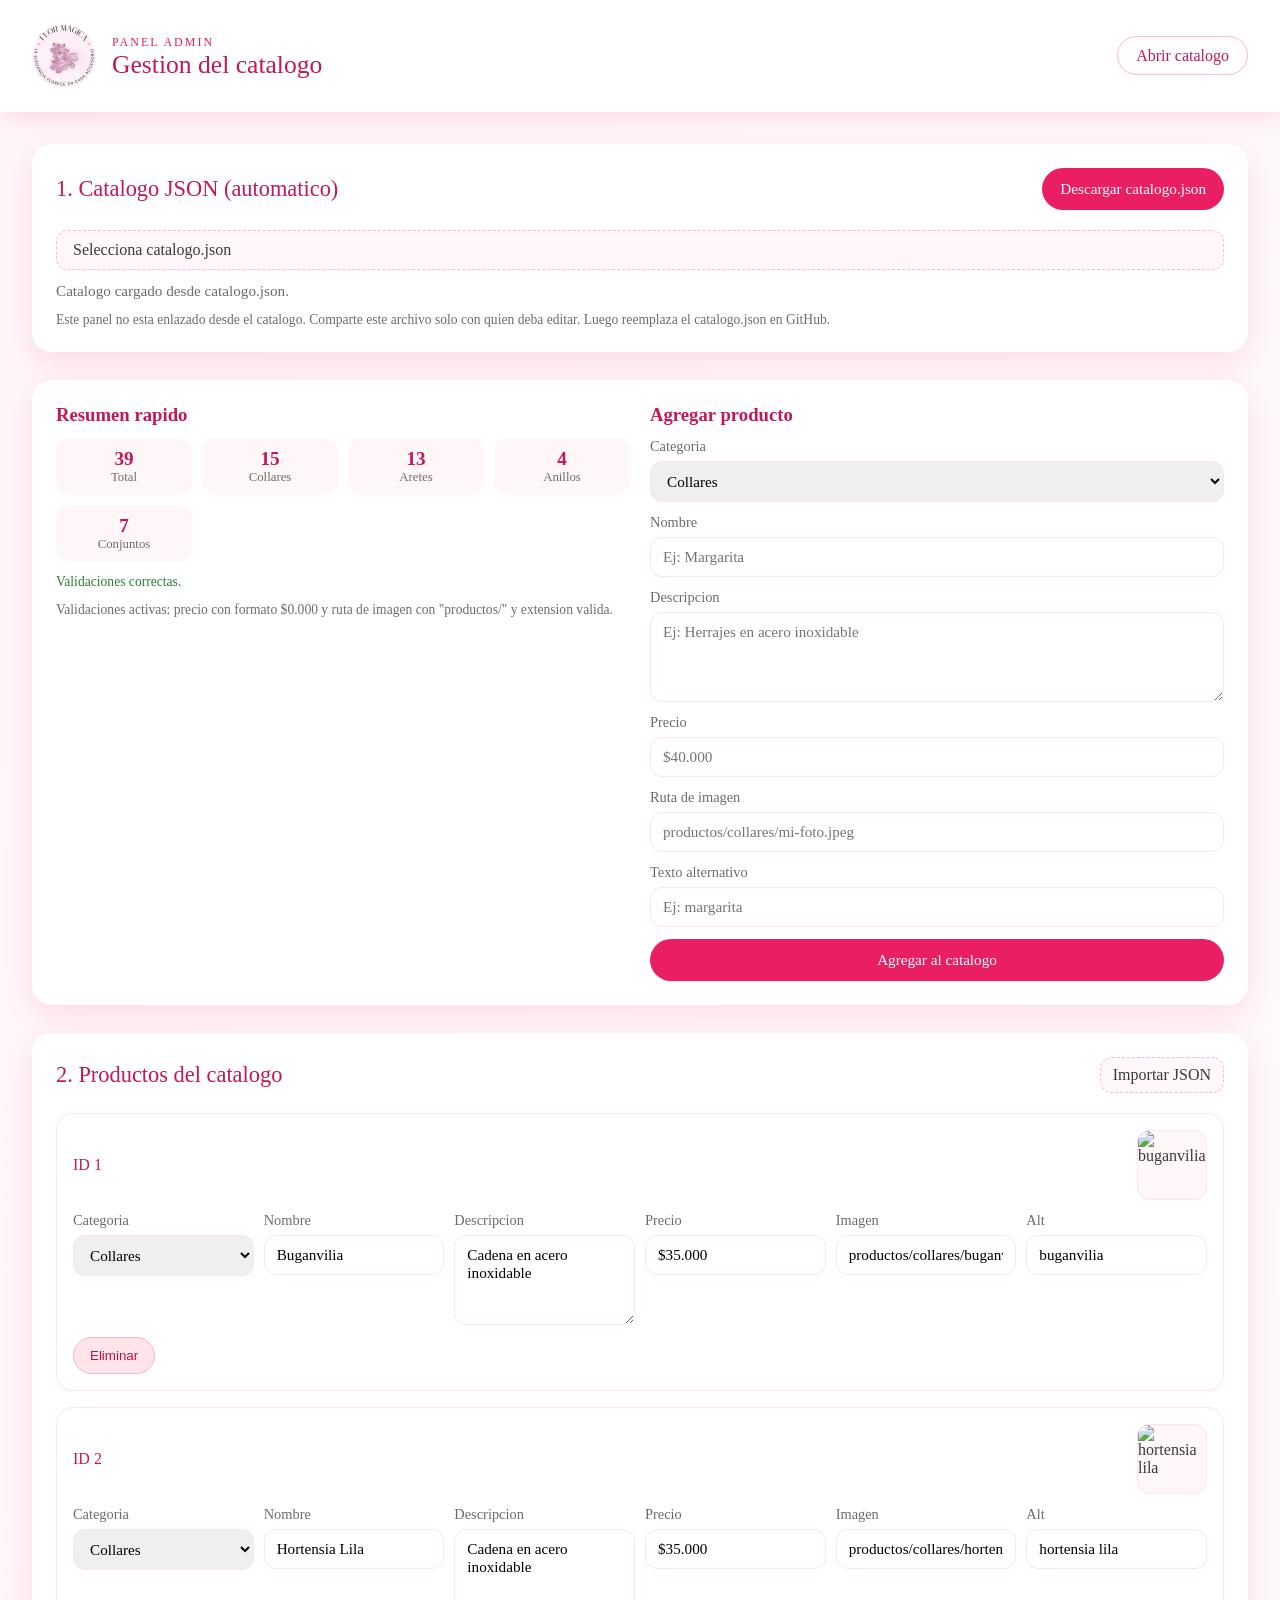
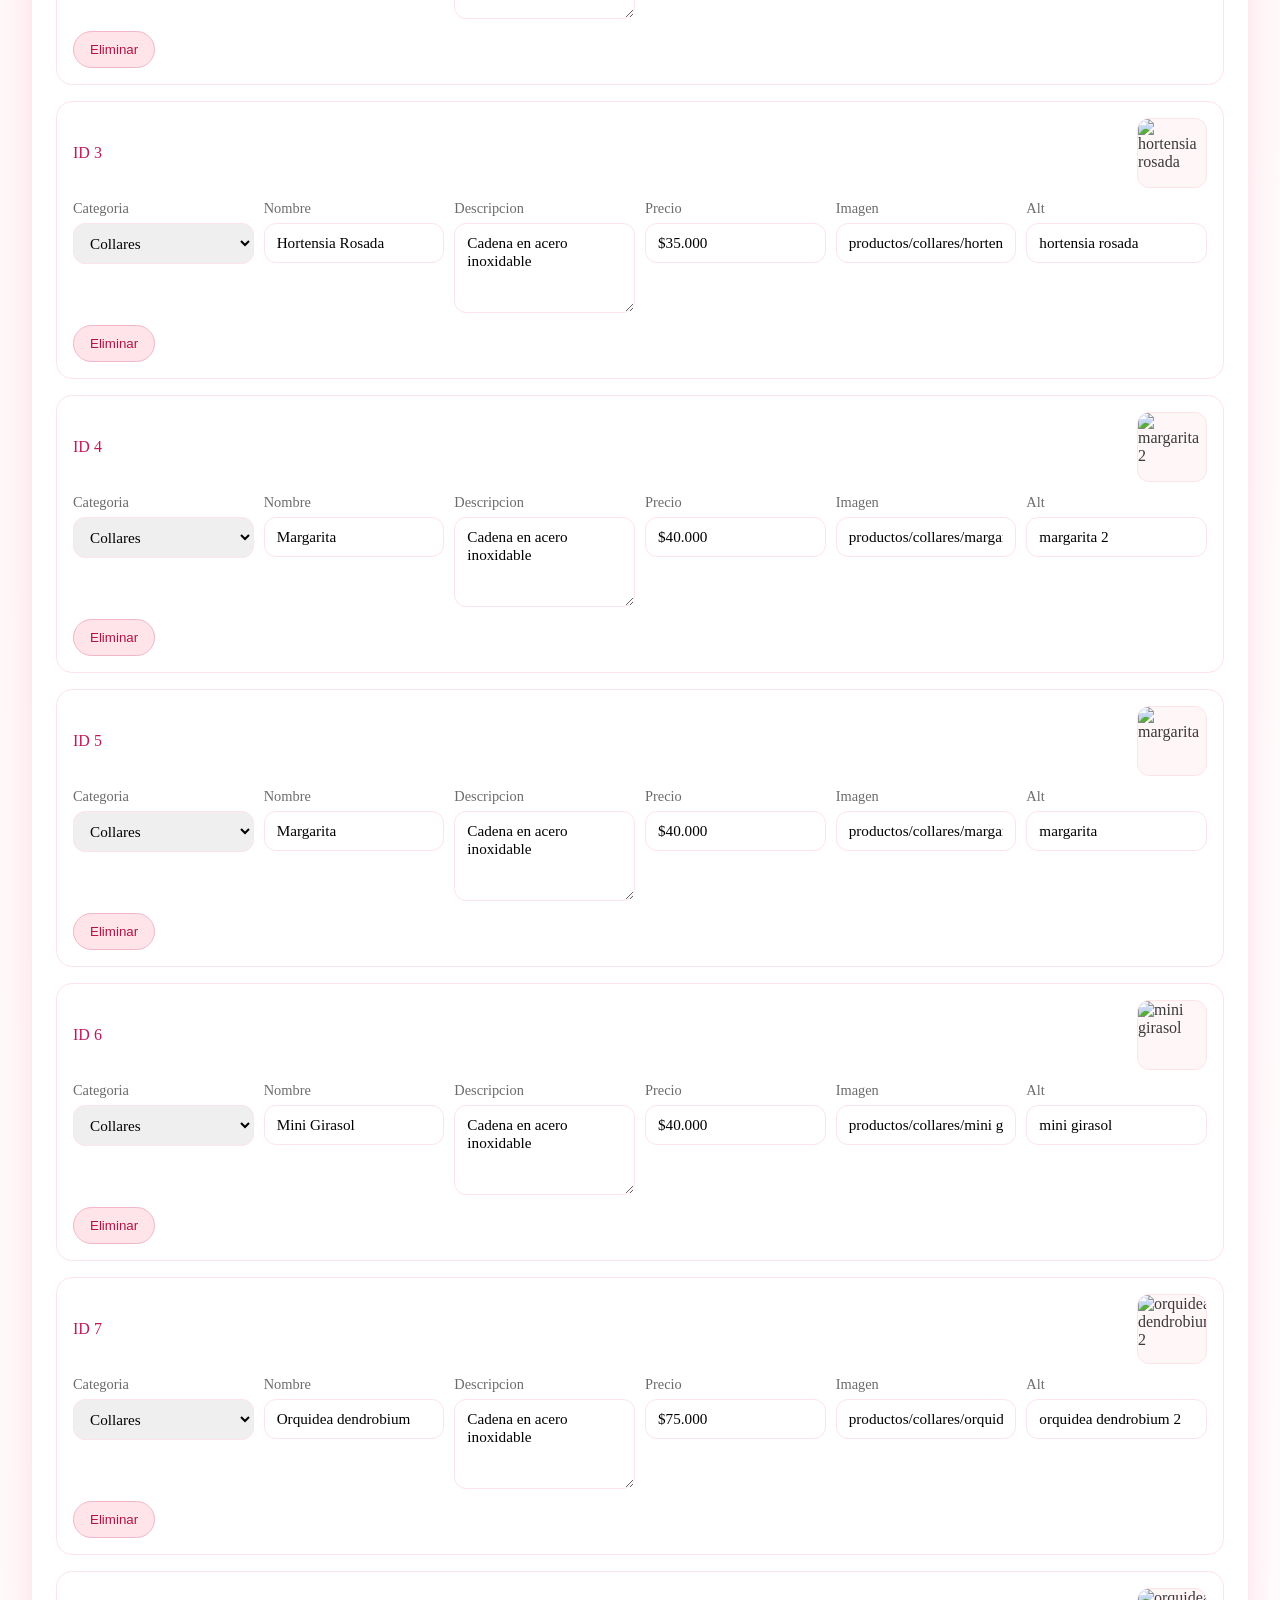
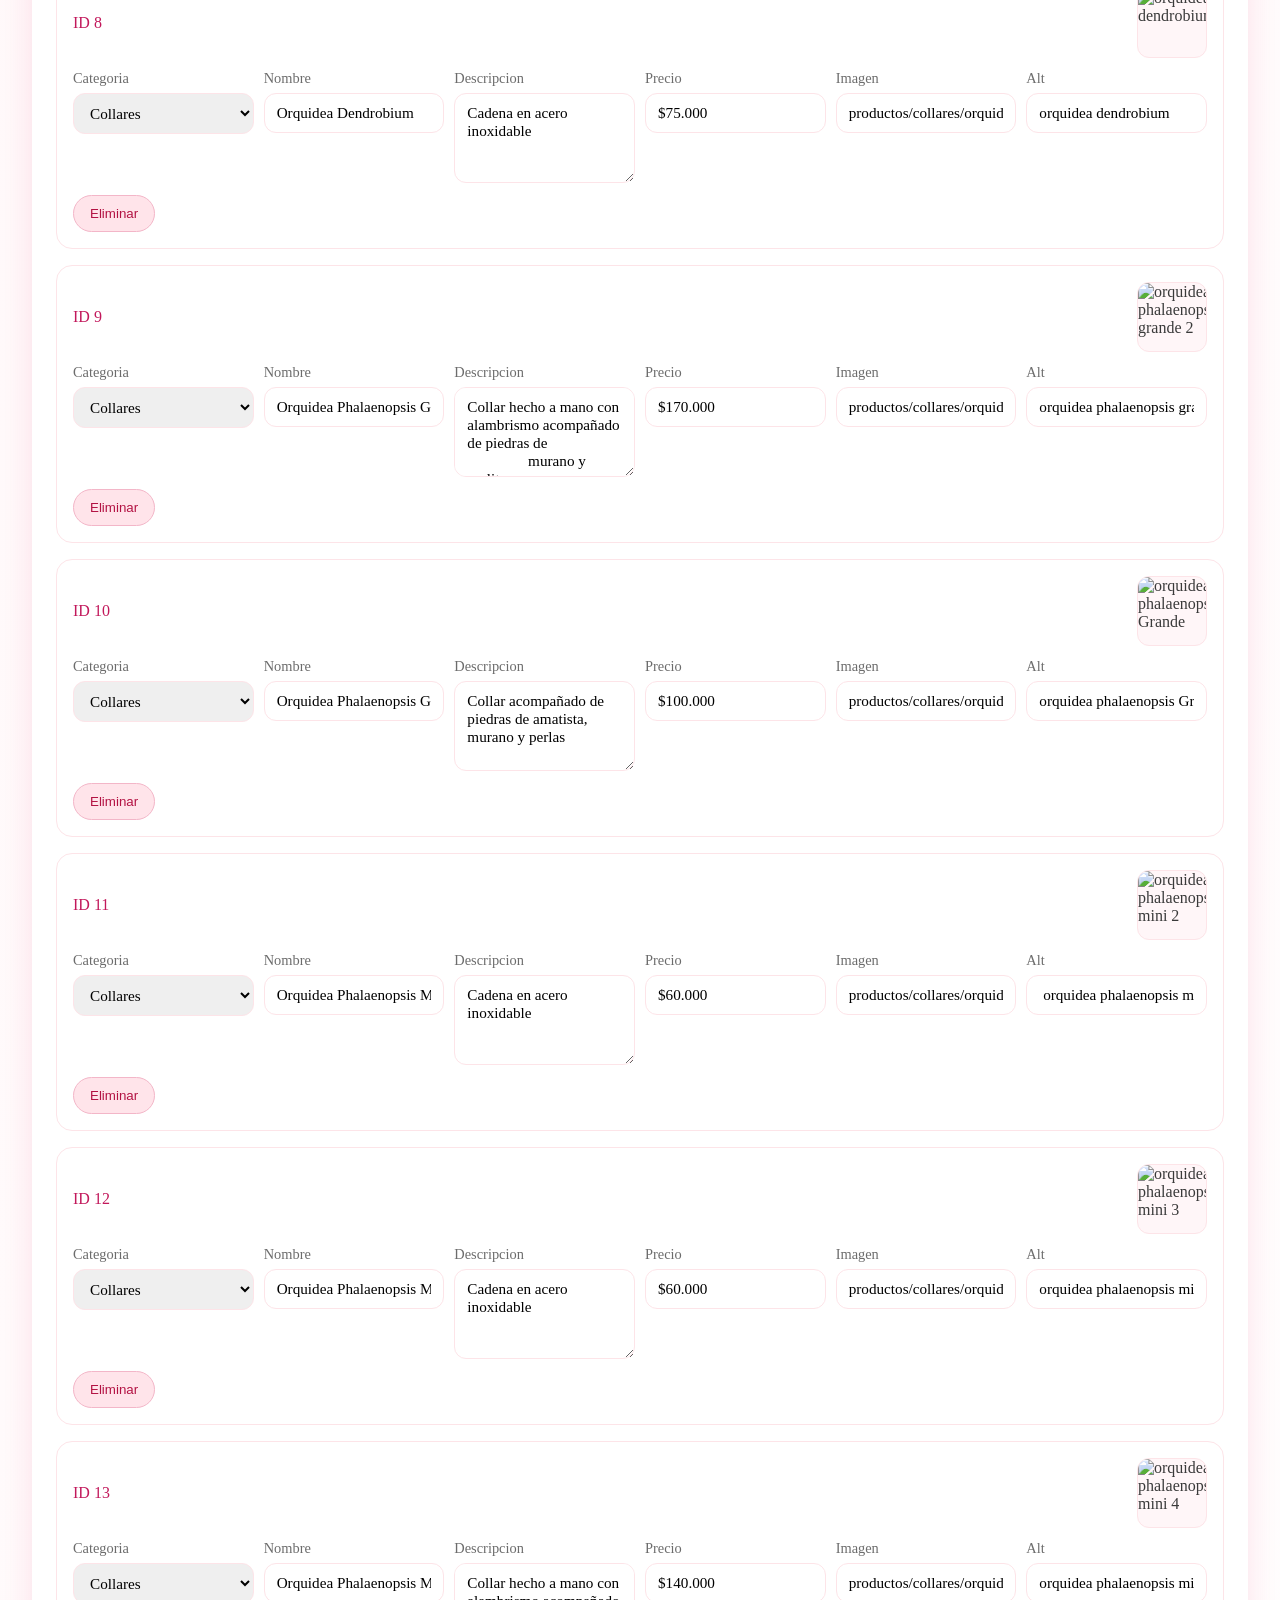
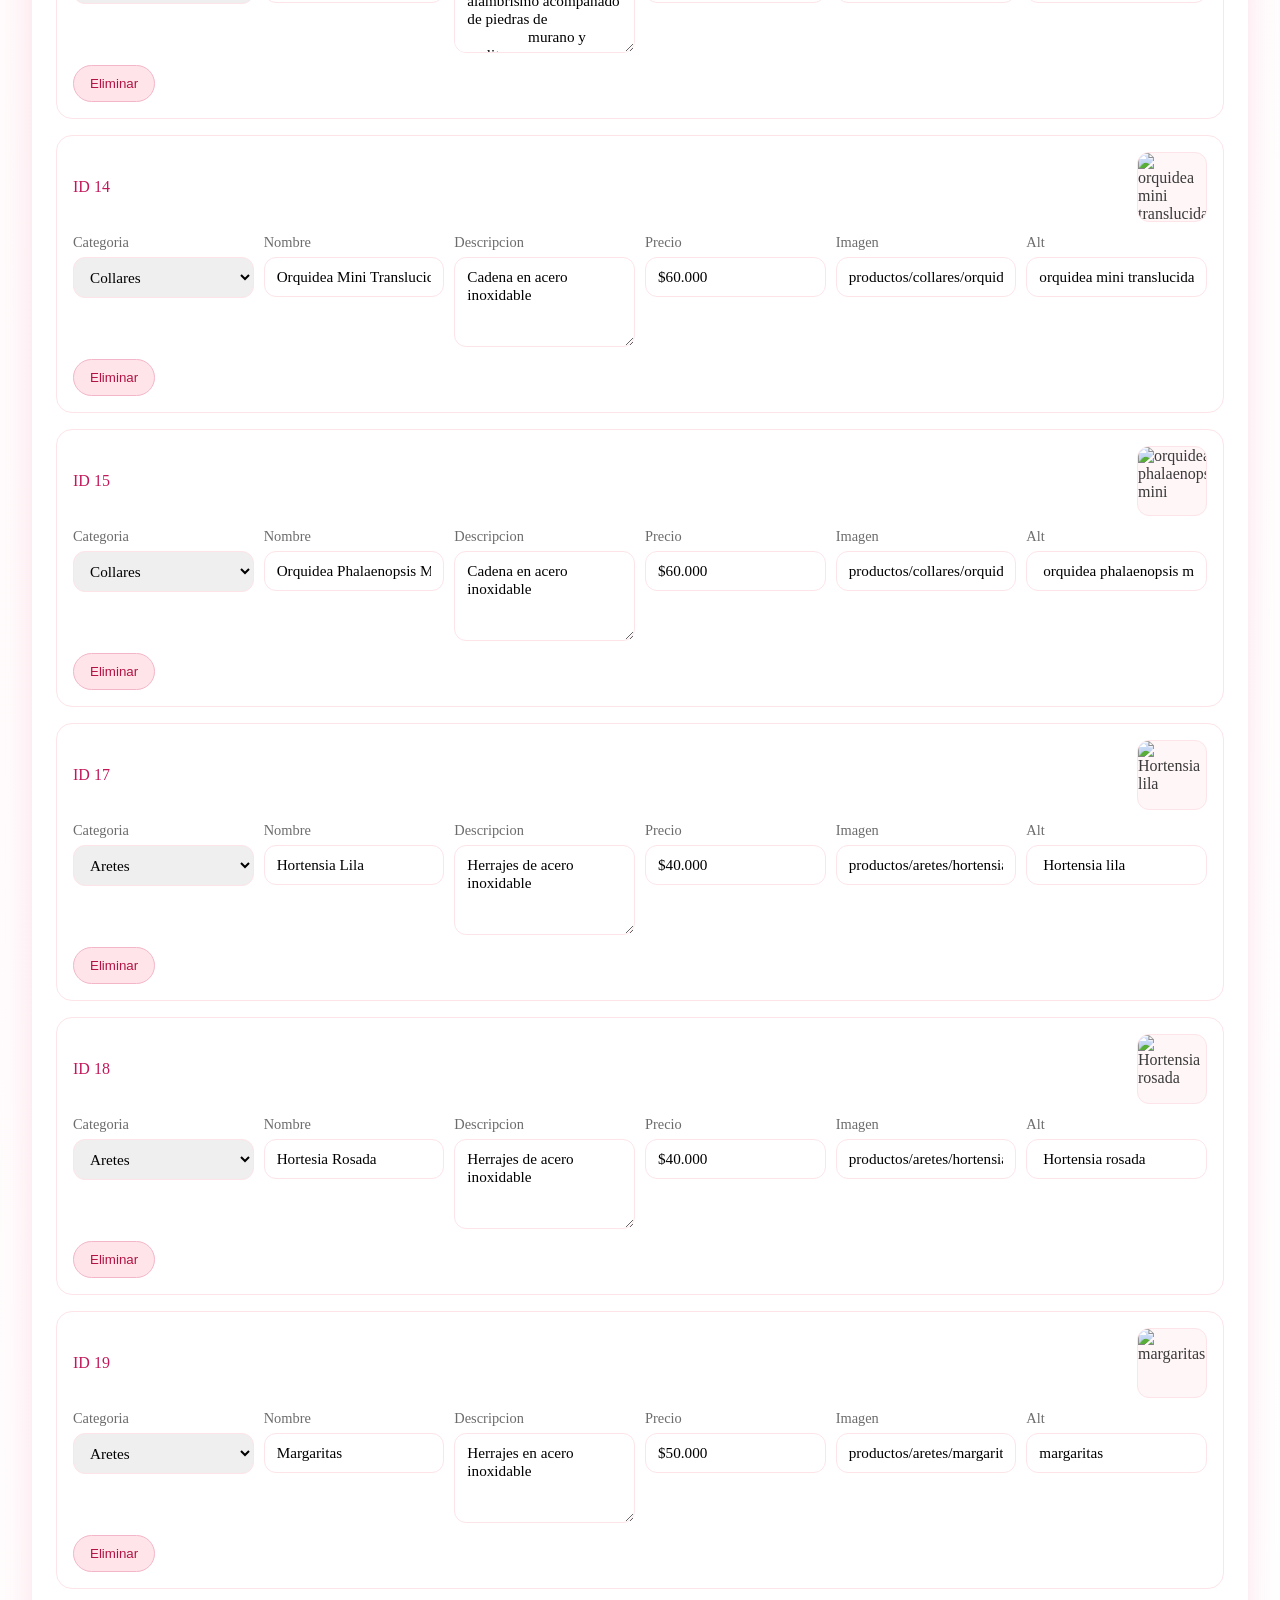
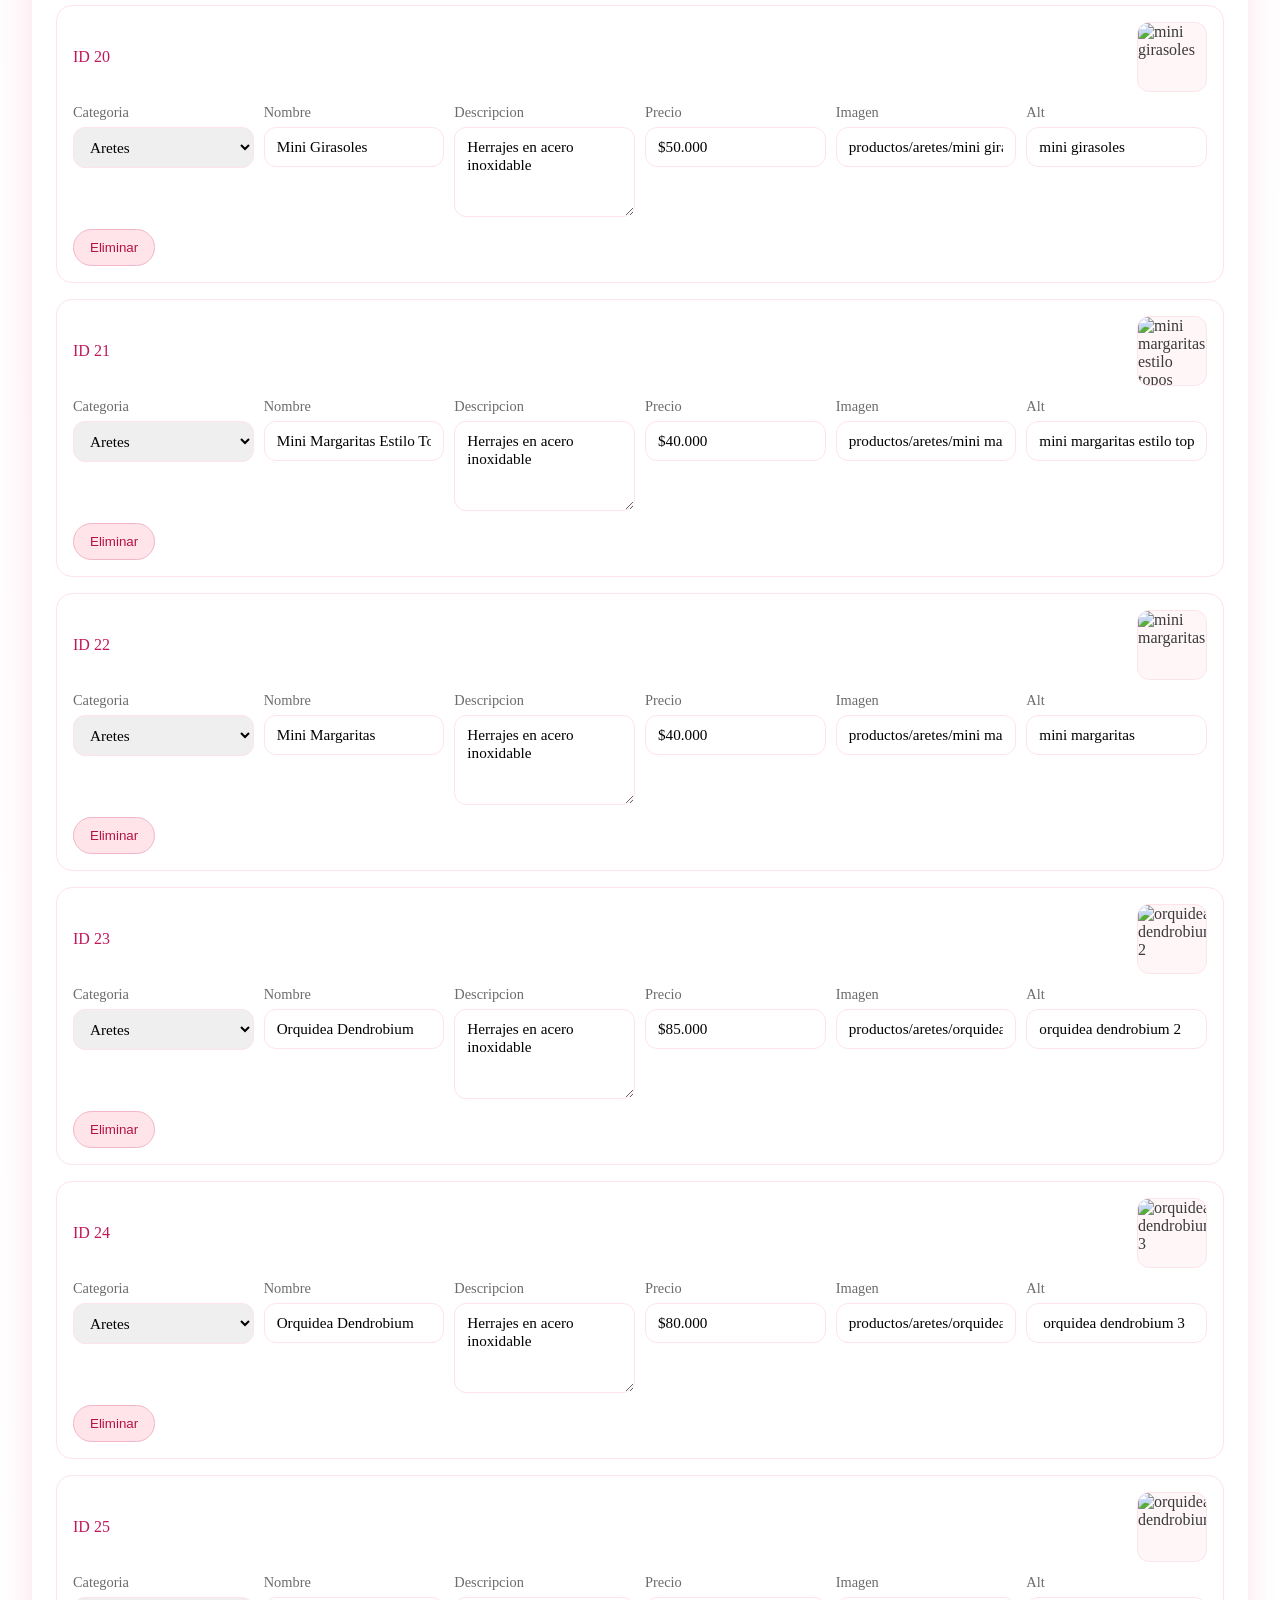
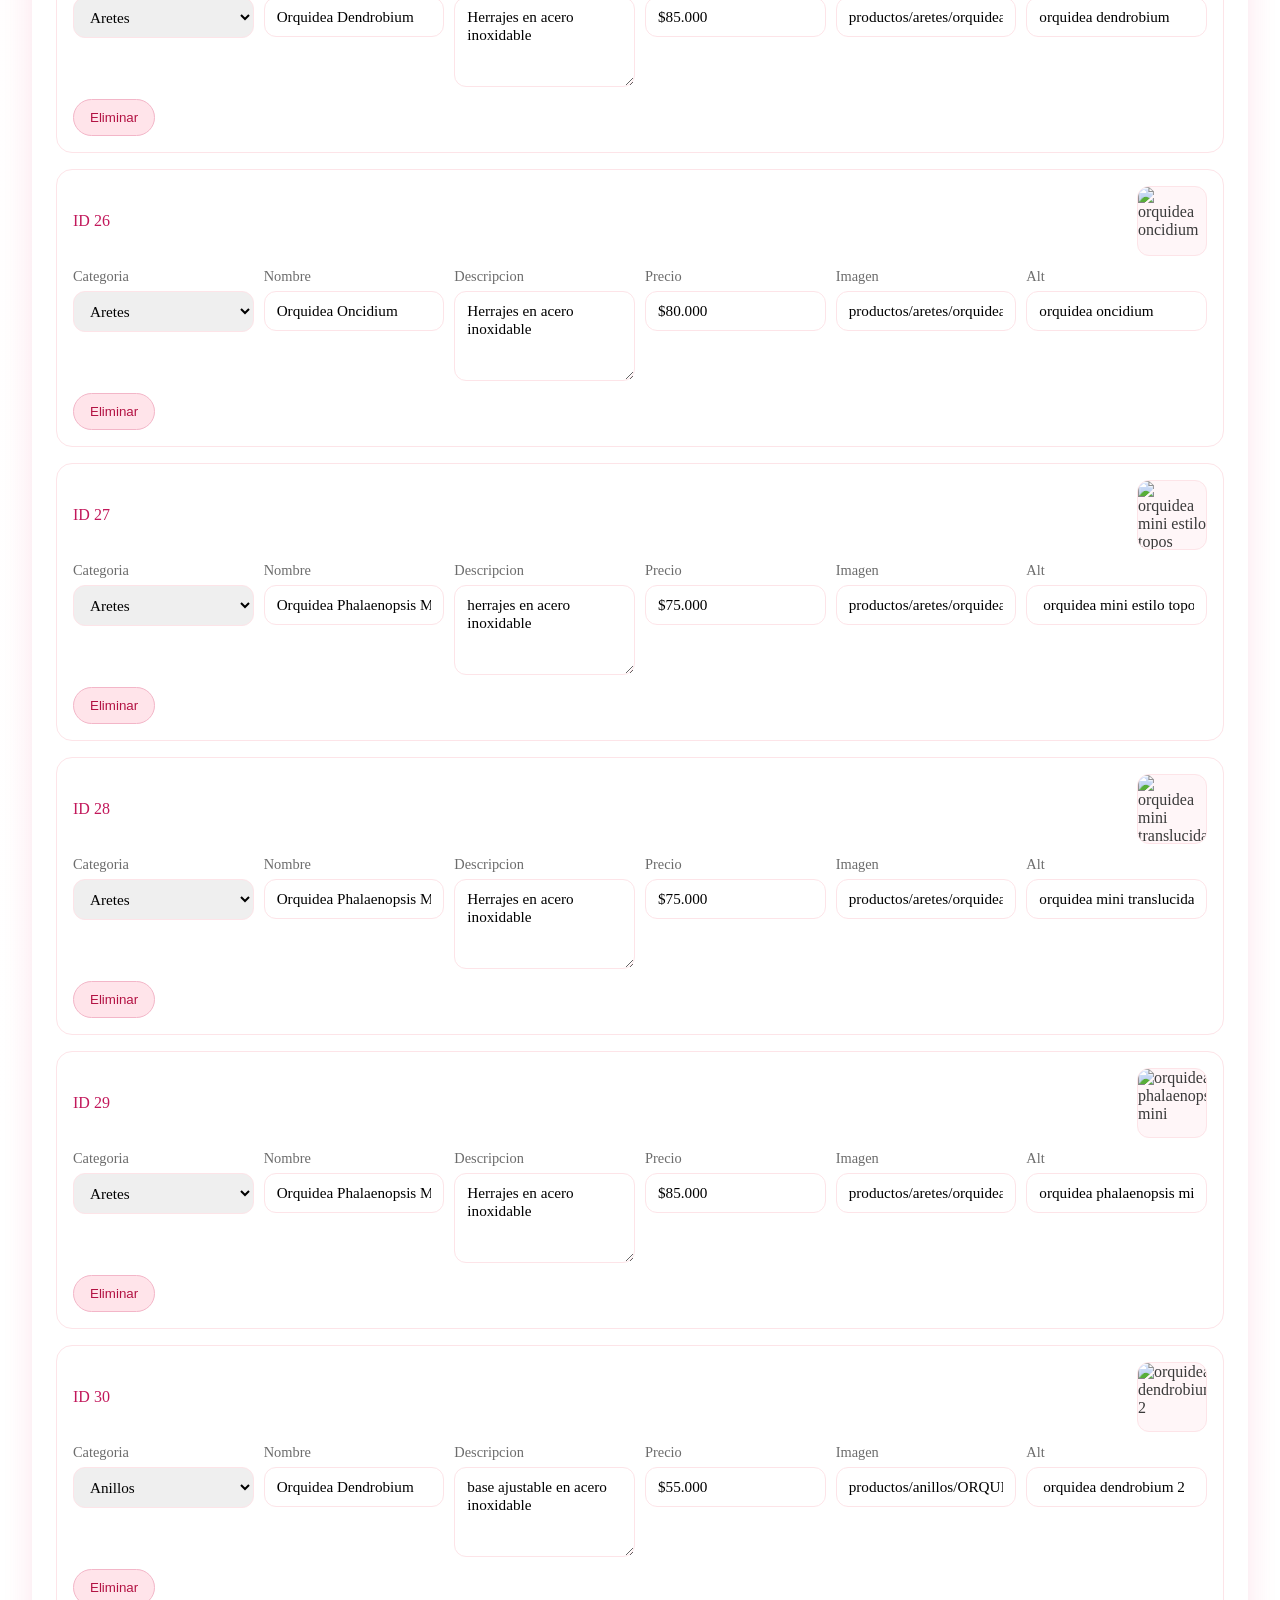
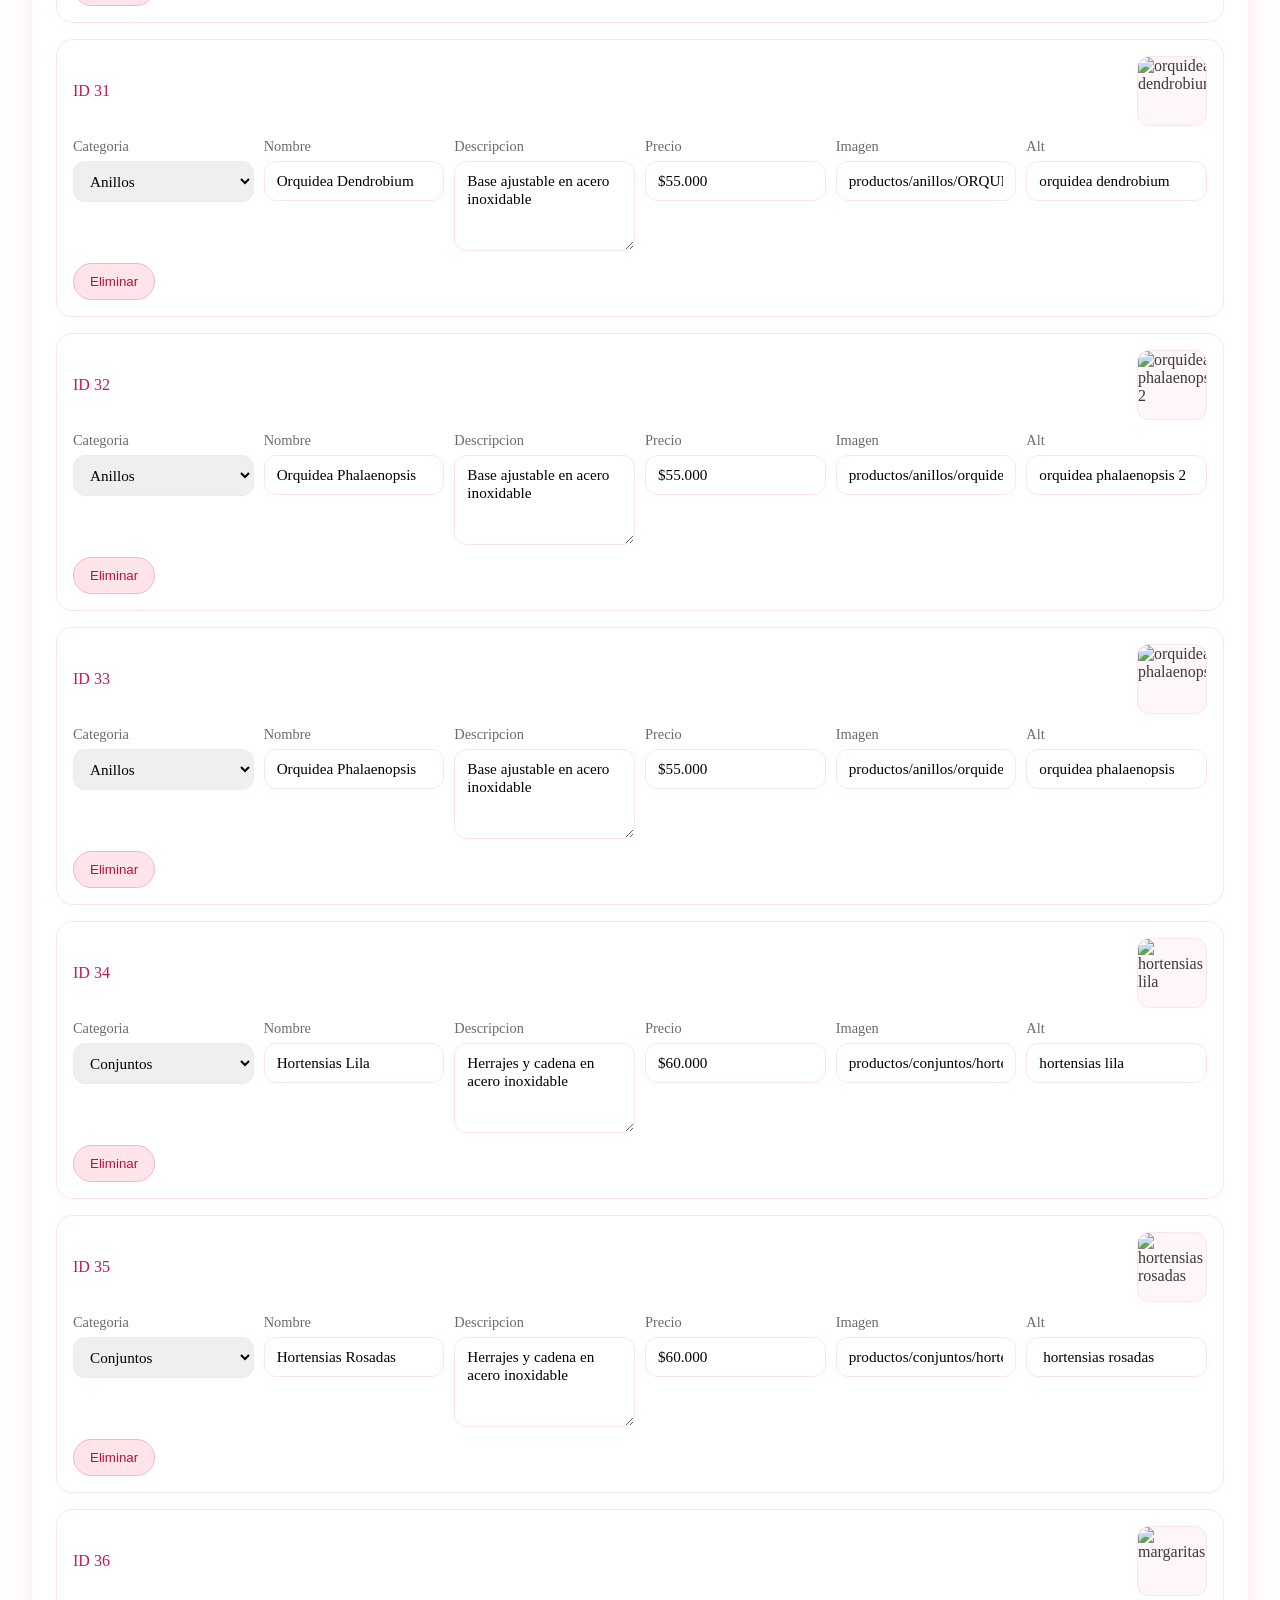
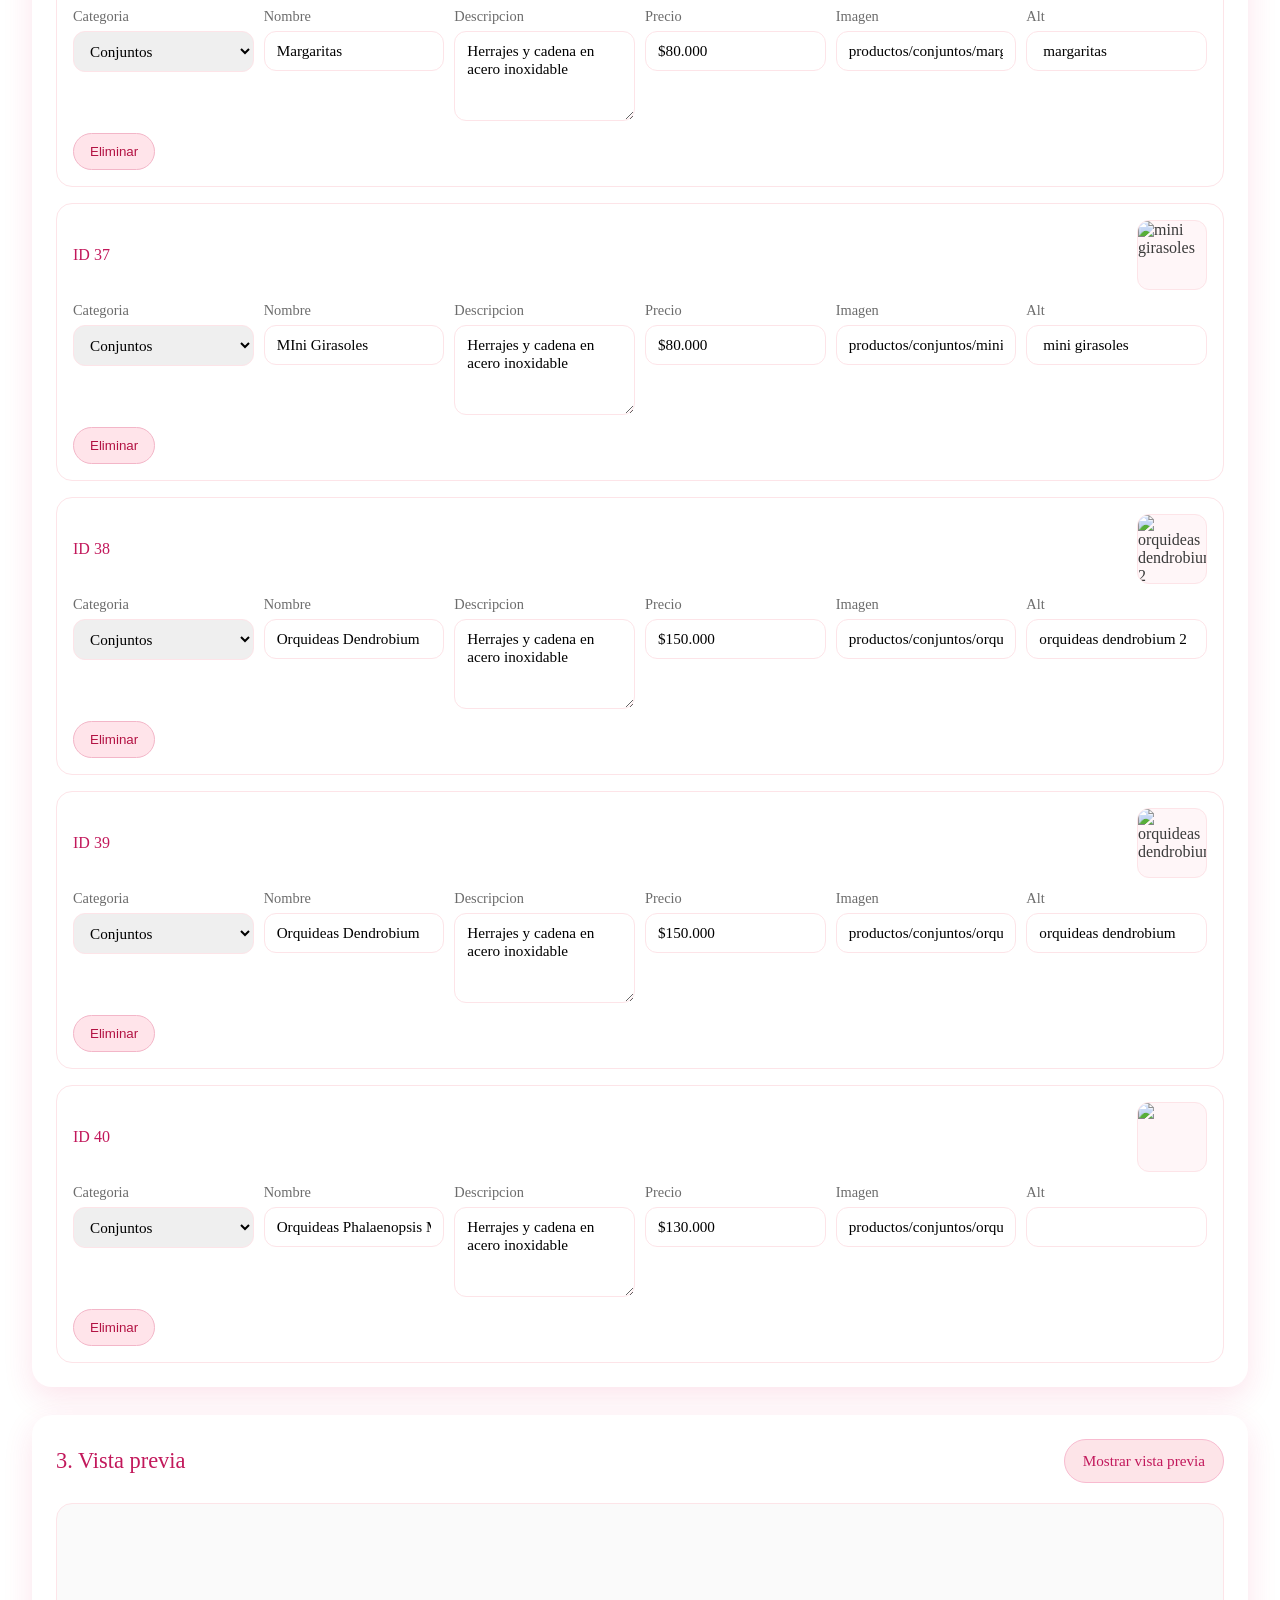
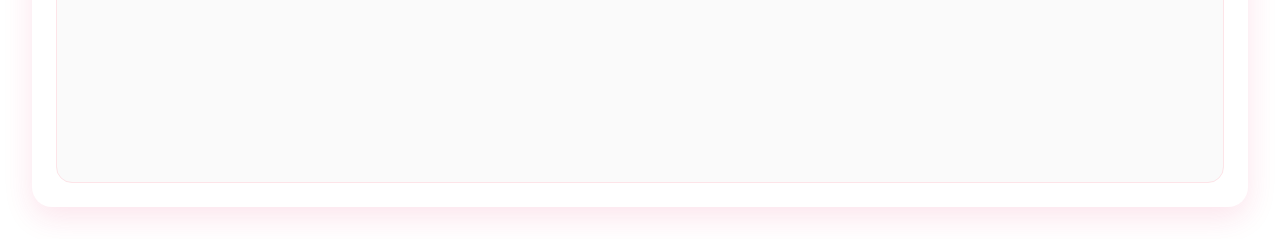
==== admin/index.html @ d9eecfda "actulizacion" ====
<!doctype html>
<html lang="es">
  <head>
    <meta charset="UTF-8" />
    <meta name="viewport" content="width=device-width, initial-scale=1.0" />
    <title>Flor Magica - Panel Admin</title>
    <link rel="icon" type="image/png" href="../logo.png" />
    <link rel="stylesheet" href="admin.css" />
  </head>
  <body>
    <header class="admin-top">
      <div class="admin-brand">
        <img src="../logo.png" alt="Flor Magica" />
        <div>
          <span>Panel admin</span>
          <h1>Gestion del catalogo</h1>
        </div>
      </div>
      <div class="admin-top-actions">
        <a
          class="admin-link"
          href="../index.html"
          target="_blank"
          rel="noopener"
        >
          Abrir catalogo
        </a>
      </div>
    </header>

    <main class="admin-main">
      <section class="admin-section">
        <div class="admin-section-header">
          <h2>1. Catalogo JSON (automatico)</h2>
          <div class="admin-section-actions">
            <button class="admin-primary" id="exportJson" disabled>
              Descargar catalogo.json
            </button>
          </div>
        </div>
        <div class="admin-upload">
          <label class="admin-file">
            <input type="file" id="catalogFile" accept="application/json" />
            <span>Selecciona catalogo.json</span>
          </label>
          <div class="admin-status" id="adminStatus">
            Se cargara automaticamente el catalogo.json. Si quieres reemplazarlo
            manualmente, usa el selector.
          </div>
        </div>
        <p class="admin-hint">
          Este panel no esta enlazado desde el catalogo. Comparte este archivo
          solo con quien deba editar. Luego reemplaza el catalogo.json en
          GitHub.
        </p>
      </section>

      <section class="admin-section admin-grid">
        <div class="admin-card">
          <h3>Resumen rapido</h3>
          <div class="admin-stats" id="adminStats"></div>
          <div class="admin-validation" id="adminValidation"></div>
          <p class="admin-hint">
            Validaciones activas: precio con formato $0.000 y ruta de imagen con
            "productos/" y extension valida.
          </p>
        </div>

        <div class="admin-card">
          <h3>Agregar producto</h3>
          <form class="admin-form" id="adminAddForm">
            <div class="admin-field">
              <label for="adminCategory">Categoria</label>
              <select id="adminCategory" name="category" required>
                <option value="collares">Collares</option>
                <option value="aretes">Aretes</option>
                <option value="anillos">Anillos</option>
                <option value="conjuntos">Conjuntos</option>
              </select>
            </div>
            <div class="admin-field">
              <label for="adminName">Nombre</label>
              <input
                id="adminName"
                name="name"
                type="text"
                placeholder="Ej: Margarita"
                required
              />
            </div>
            <div class="admin-field">
              <label for="adminDescription">Descripcion</label>
              <textarea
                id="adminDescription"
                name="description"
                rows="3"
                placeholder="Ej: Herrajes en acero inoxidable"
                required
              ></textarea>
            </div>
            <div class="admin-field">
              <label for="adminPrice">Precio</label>
              <input
                id="adminPrice"
                name="price"
                type="text"
                placeholder="$40.000"
                required
              />
            </div>
            <div class="admin-field">
              <label for="adminImage">Ruta de imagen</label>
              <input
                id="adminImage"
                name="image"
                type="text"
                placeholder="productos/collares/mi-foto.jpeg"
                required
              />
            </div>
            <div class="admin-field">
              <label for="adminAlt">Texto alternativo</label>
              <input
                id="adminAlt"
                name="alt"
                type="text"
                placeholder="Ej: margarita"
                required
              />
            </div>
            <button class="admin-primary" type="submit">
              Agregar al catalogo
            </button>
          </form>
        </div>
      </section>

      <section class="admin-section">
        <div class="admin-section-header">
          <h2>2. Productos del catalogo</h2>
          <div class="admin-section-actions">
            <label class="admin-file small">
              <input id="importJson" type="file" accept="application/json" />
              <span>Importar JSON</span>
            </label>
          </div>
        </div>
        <div class="admin-list" id="adminList"></div>
      </section>

      <section class="admin-section">
        <div class="admin-section-header">
          <h2>3. Vista previa</h2>
          <div class="admin-section-actions">
            <button class="admin-secondary" id="togglePreview" type="button">
              Mostrar vista previa
            </button>
          </div>
        </div>
        <div class="admin-preview" id="adminPreview"></div>
      </section>
    </main>

    <script src="admin.js"></script>
  </body>
</html>
---- admin/admin.css ----
:root {
  --rose-50: #fff5f7;
  --rose-100: #fde4e8;
  --rose-200: #f8bbd0;
  --rose-500: #e91e63;
  --rose-700: #c2185b;
  --ink: #3a3a3a;
  --muted: #6c6c6c;
  --white: #ffffff;
  --shadow: rgba(233, 30, 99, 0.12);
}

* {
  box-sizing: border-box;
  margin: 0;
  padding: 0;
}

body {
  font-family: "Georgia", "Times New Roman", serif;
  color: var(--ink);
  background: linear-gradient(120deg, var(--rose-50), #ffffff 60%);
  min-height: 100vh;
}

.admin-top {
  display: flex;
  justify-content: space-between;
  align-items: center;
  padding: 24px 32px;
  background: var(--white);
  box-shadow: 0 6px 20px var(--shadow);
  position: sticky;
  top: 0;
  z-index: 10;
}

.admin-brand {
  display: flex;
  align-items: center;
  gap: 16px;
}

.admin-brand img {
  width: 64px;
  height: 64px;
  object-fit: contain;
}

.admin-brand span {
  text-transform: uppercase;
  letter-spacing: 2px;
  font-size: 0.75rem;
  color: var(--rose-500);
}

.admin-brand h1 {
  font-size: 1.6rem;
  color: var(--rose-700);
  font-weight: 500;
}

.admin-link {
  text-decoration: none;
  border: 1px solid var(--rose-200);
  padding: 10px 18px;
  border-radius: 999px;
  color: var(--rose-700);
  transition: all 0.3s ease;
}

.admin-link:hover {
  background: var(--rose-100);
}

.admin-main {
  padding: 32px;
  display: grid;
  gap: 28px;
}

.admin-section {
  background: var(--white);
  border-radius: 20px;
  padding: 24px;
  box-shadow: 0 10px 30px var(--shadow);
}

.admin-section-header {
  display: flex;
  justify-content: space-between;
  align-items: center;
  gap: 16px;
  margin-bottom: 20px;
}

.admin-section-header h2 {
  color: var(--rose-700);
  font-weight: 500;
  font-size: 1.4rem;
}

.admin-section-actions {
  display: flex;
  align-items: center;
  gap: 12px;
  flex-wrap: wrap;
}

.admin-grid {
  display: grid;
  grid-template-columns: repeat(auto-fit, minmax(280px, 1fr));
  gap: 20px;
}

.admin-card h3 {
  color: var(--rose-700);
  margin-bottom: 12px;
}

.admin-form {
  display: grid;
  gap: 12px;
}

.admin-field {
  display: flex;
  flex-direction: column;
  gap: 6px;
}

.admin-field label {
  font-size: 0.9rem;
  color: var(--muted);
}

.admin-field input,
.admin-field select,
.admin-field textarea {
  border: 1px solid var(--rose-100);
  border-radius: 12px;
  padding: 10px 12px;
  font-family: inherit;
  font-size: 0.95rem;
}

.admin-field textarea {
  resize: vertical;
  min-height: 90px;
}

.admin-field input.invalid,
.admin-field textarea.invalid,
.admin-field select.invalid {
  border-color: #d32f2f;
  background: #fff2f2;
}

.admin-primary,
.admin-secondary {
  border: none;
  padding: 12px 18px;
  border-radius: 999px;
  cursor: pointer;
  font-family: inherit;
  font-size: 0.95rem;
  transition: all 0.3s ease;
}

.admin-primary {
  background: var(--rose-500);
  color: var(--white);
}

.admin-primary:disabled {
  opacity: 0.6;
  cursor: not-allowed;
}

.admin-primary:hover:not(:disabled) {
  background: var(--rose-700);
}

.admin-secondary {
  background: var(--rose-100);
  color: var(--rose-700);
  border: 1px solid var(--rose-200);
}

.admin-secondary:hover {
  background: #fff0f4;
}

.admin-file {
  display: inline-flex;
  align-items: center;
  gap: 10px;
  padding: 10px 16px;
  border: 1px dashed var(--rose-200);
  border-radius: 12px;
  cursor: pointer;
  background: #fff7f9;
}

.admin-file input {
  display: none;
}

.admin-file.small {
  padding: 8px 12px;
}

.admin-upload {
  display: grid;
  gap: 12px;
}

.admin-status {
  font-size: 0.95rem;
  color: var(--muted);
}

.admin-hint {
  margin-top: 12px;
  color: var(--muted);
  font-size: 0.85rem;
}

.admin-stats {
  display: grid;
  grid-template-columns: repeat(auto-fit, minmax(120px, 1fr));
  gap: 10px;
  margin-bottom: 12px;
}

.admin-stat {
  background: #fff6f8;
  border-radius: 14px;
  padding: 10px;
  text-align: center;
}

.admin-stat span {
  display: block;
  font-size: 0.8rem;
  color: var(--muted);
}

.admin-stat strong {
  display: block;
  font-size: 1.2rem;
  color: var(--rose-700);
}

.admin-validation {
  display: grid;
  gap: 8px;
  font-size: 0.85rem;
  color: #b31243;
}

.admin-list {
  display: grid;
  gap: 16px;
}

.admin-row {
  border: 1px solid var(--rose-100);
  border-radius: 16px;
  padding: 16px;
  display: grid;
  gap: 12px;
}

.admin-row-header {
  display: flex;
  justify-content: space-between;
  align-items: center;
  gap: 10px;
}

.admin-row-header h4 {
  color: var(--rose-700);
  font-weight: 500;
}

.admin-thumb {
  width: 70px;
  height: 70px;
  border-radius: 12px;
  overflow: hidden;
  border: 1px solid var(--rose-100);
  background: #fff6f8;
}

.admin-thumb img {
  width: 100%;
  height: 100%;
  object-fit: cover;
}

.admin-row-grid {
  display: grid;
  grid-template-columns: repeat(auto-fit, minmax(180px, 1fr));
  gap: 10px;
}

.admin-row-actions {
  display: flex;
  gap: 10px;
  align-items: center;
}

.admin-remove {
  border: 1px solid #f3b6c8;
  background: #ffe4ea;
  color: #b31243;
  padding: 10px 16px;
  border-radius: 999px;
  cursor: pointer;
}

.admin-remove:hover {
  background: #ffd3de;
}

.admin-preview {
  border: 1px solid var(--rose-100);
  border-radius: 16px;
  overflow: hidden;
  min-height: 280px;
  background: #fafafa;
}

.preview-grid {
  display: grid;
  grid-template-columns: repeat(auto-fit, minmax(200px, 1fr));
  gap: 16px;
  padding: 16px;
}

.preview-card {
  background: var(--white);
  border-radius: 14px;
  padding: 12px;
  box-shadow: 0 6px 16px var(--shadow);
  display: grid;
  gap: 8px;
}

.preview-card img {
  width: 100%;
  height: 180px;
  object-fit: contain;
  background: #ffffff;
  border-radius: 10px;
  border: 1px solid var(--rose-100);
}

.preview-card h4 {
  color: var(--rose-700);
  font-size: 1rem;
  font-weight: 500;
}

.preview-card p {
  color: var(--muted);
  font-size: 0.85rem;
}

.preview-card span {
  color: var(--rose-500);
  font-weight: 600;
}

@media (max-width: 768px) {
  .admin-top {
    flex-direction: column;
    align-items: flex-start;
    gap: 16px;
  }

  .admin-main {
    padding: 24px;
  }

  .admin-section-header {
    flex-direction: column;
    align-items: flex-start;
  }
}

@media (max-width: 480px) {
  .admin-main {
    padding: 18px;
  }

  .admin-section {
    padding: 18px;
  }
}
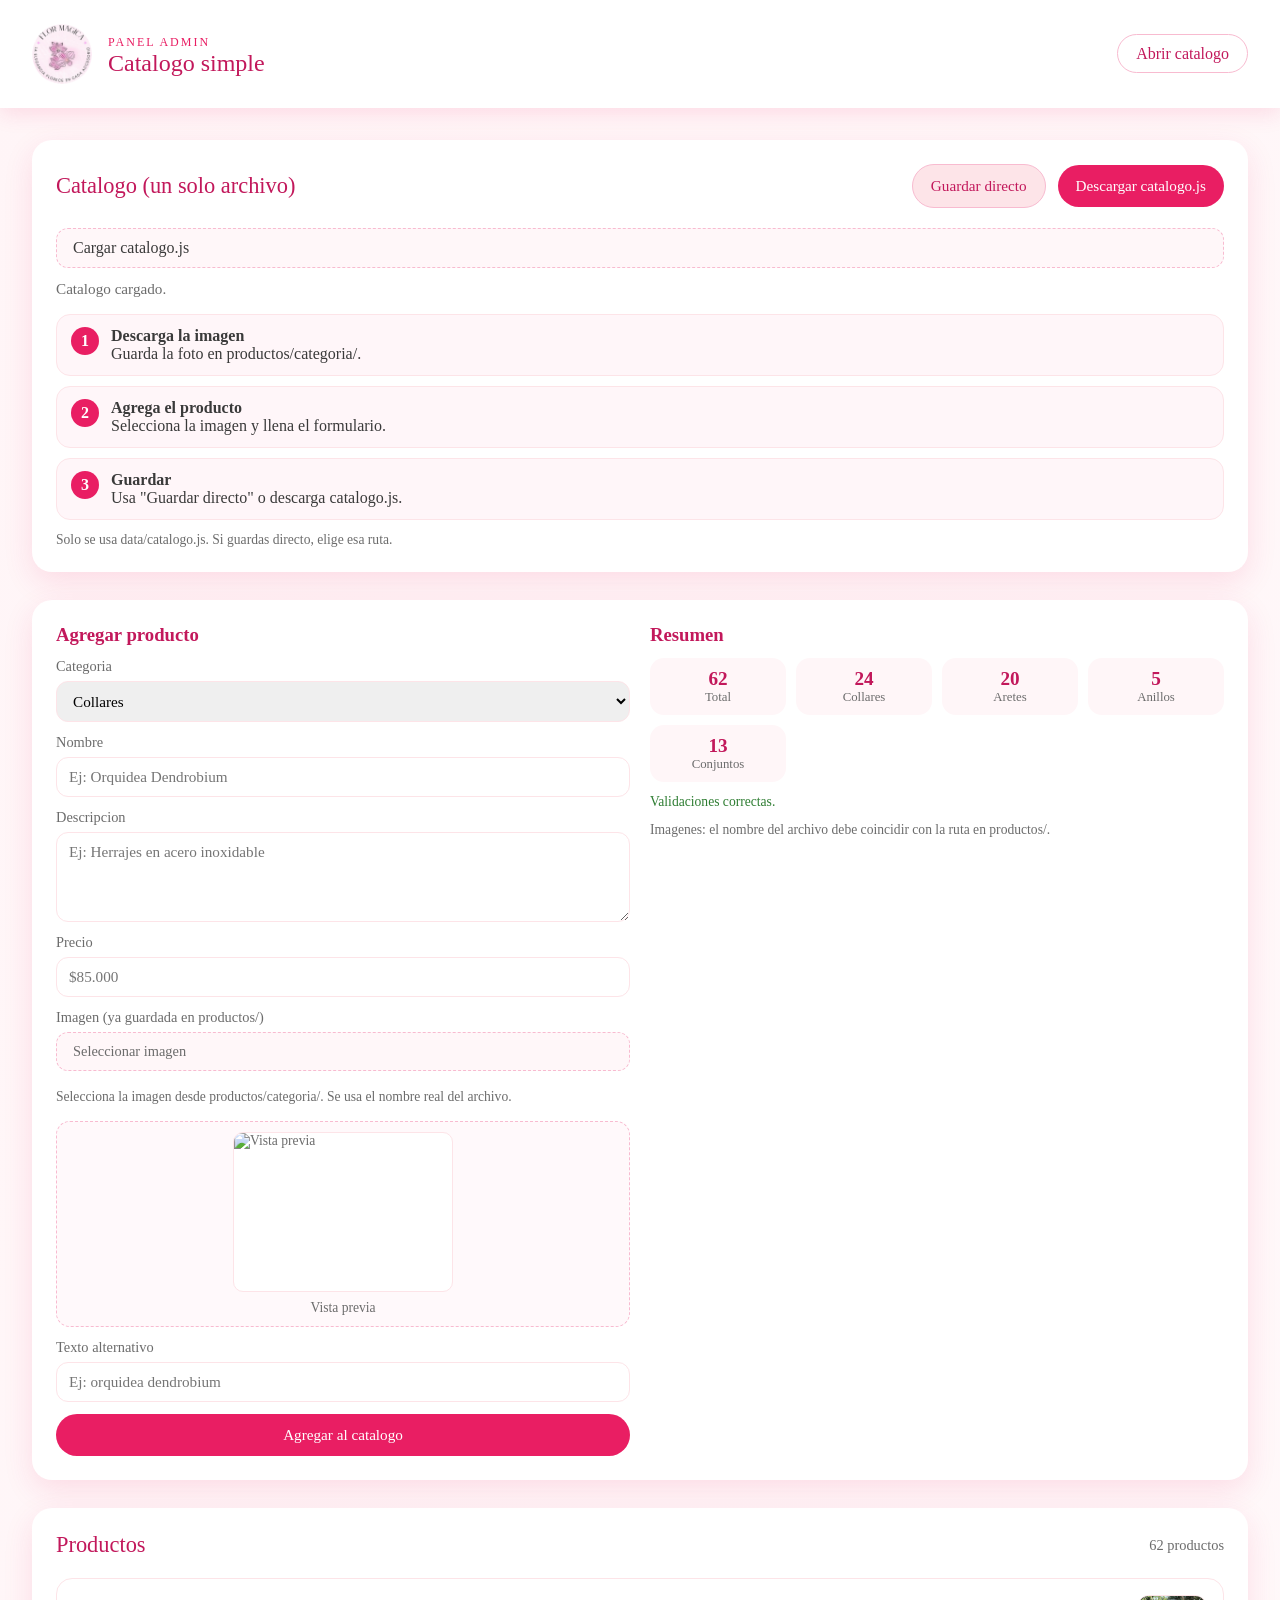
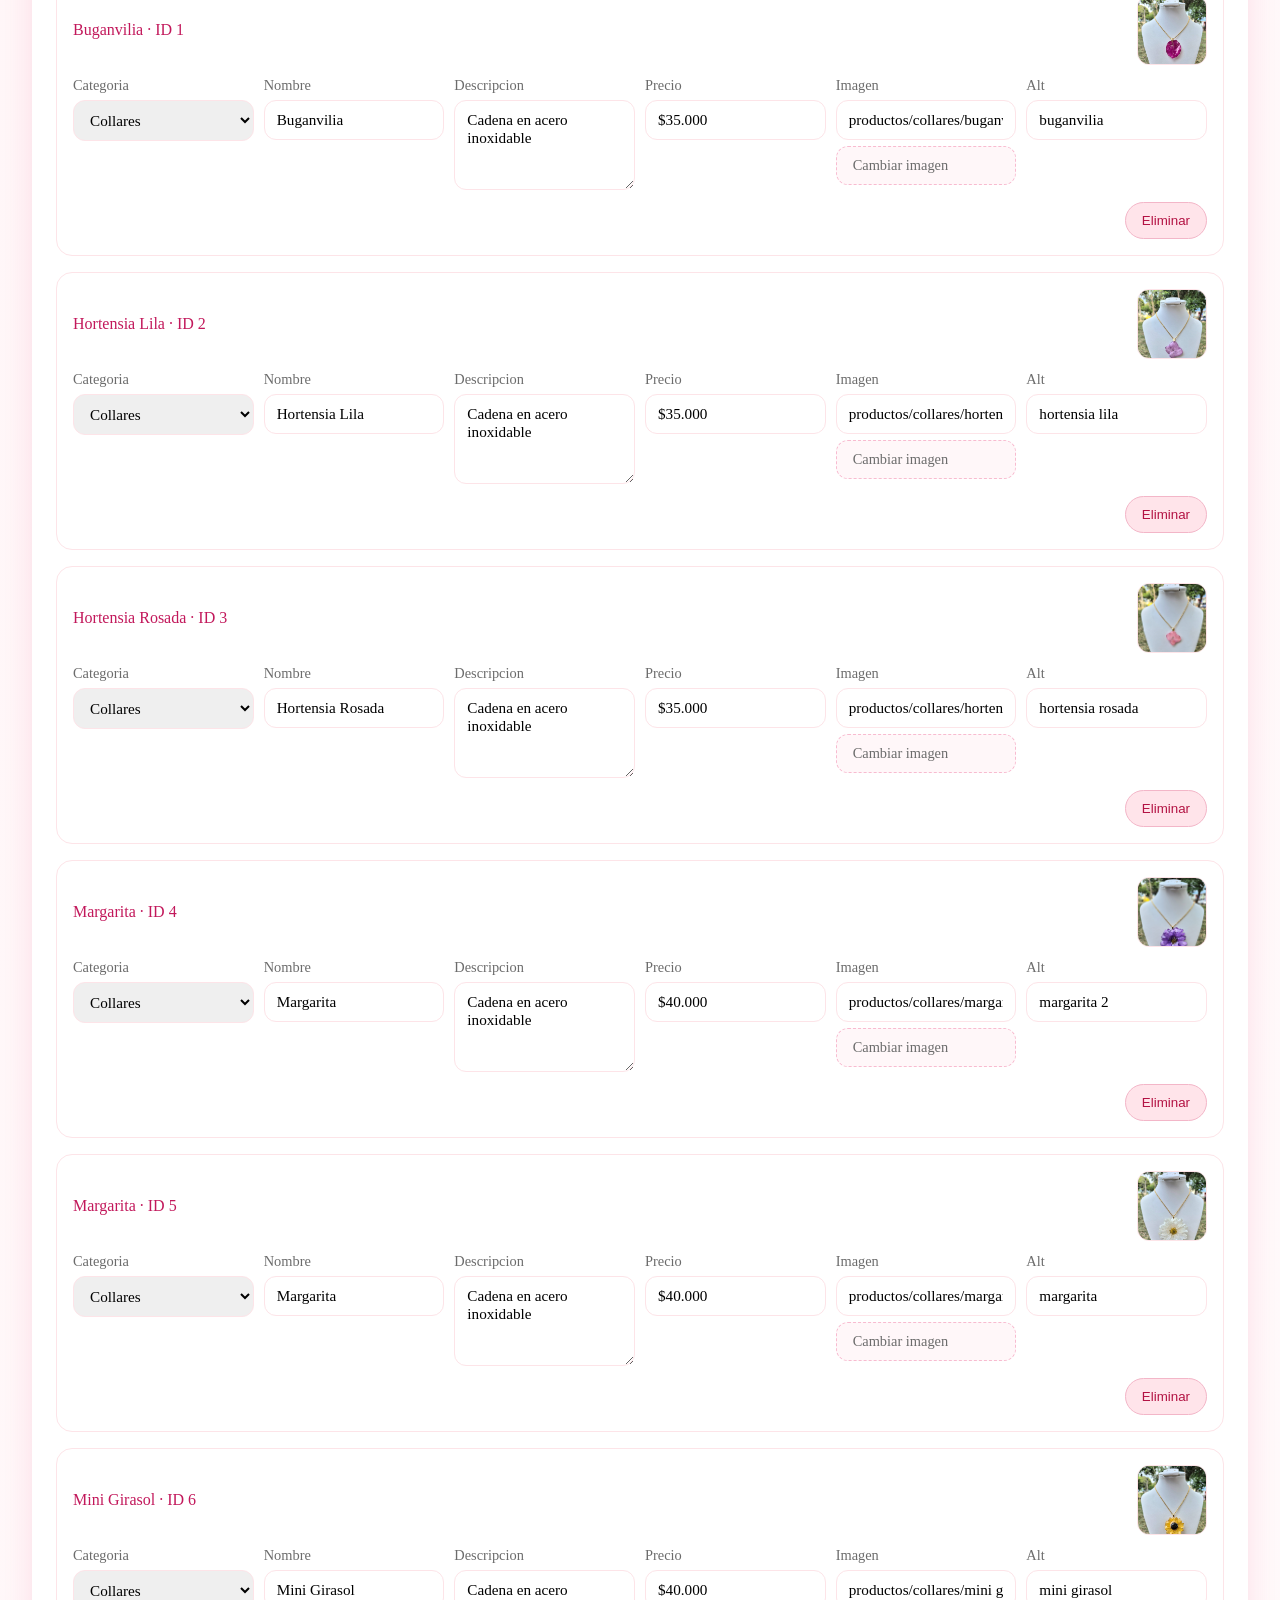
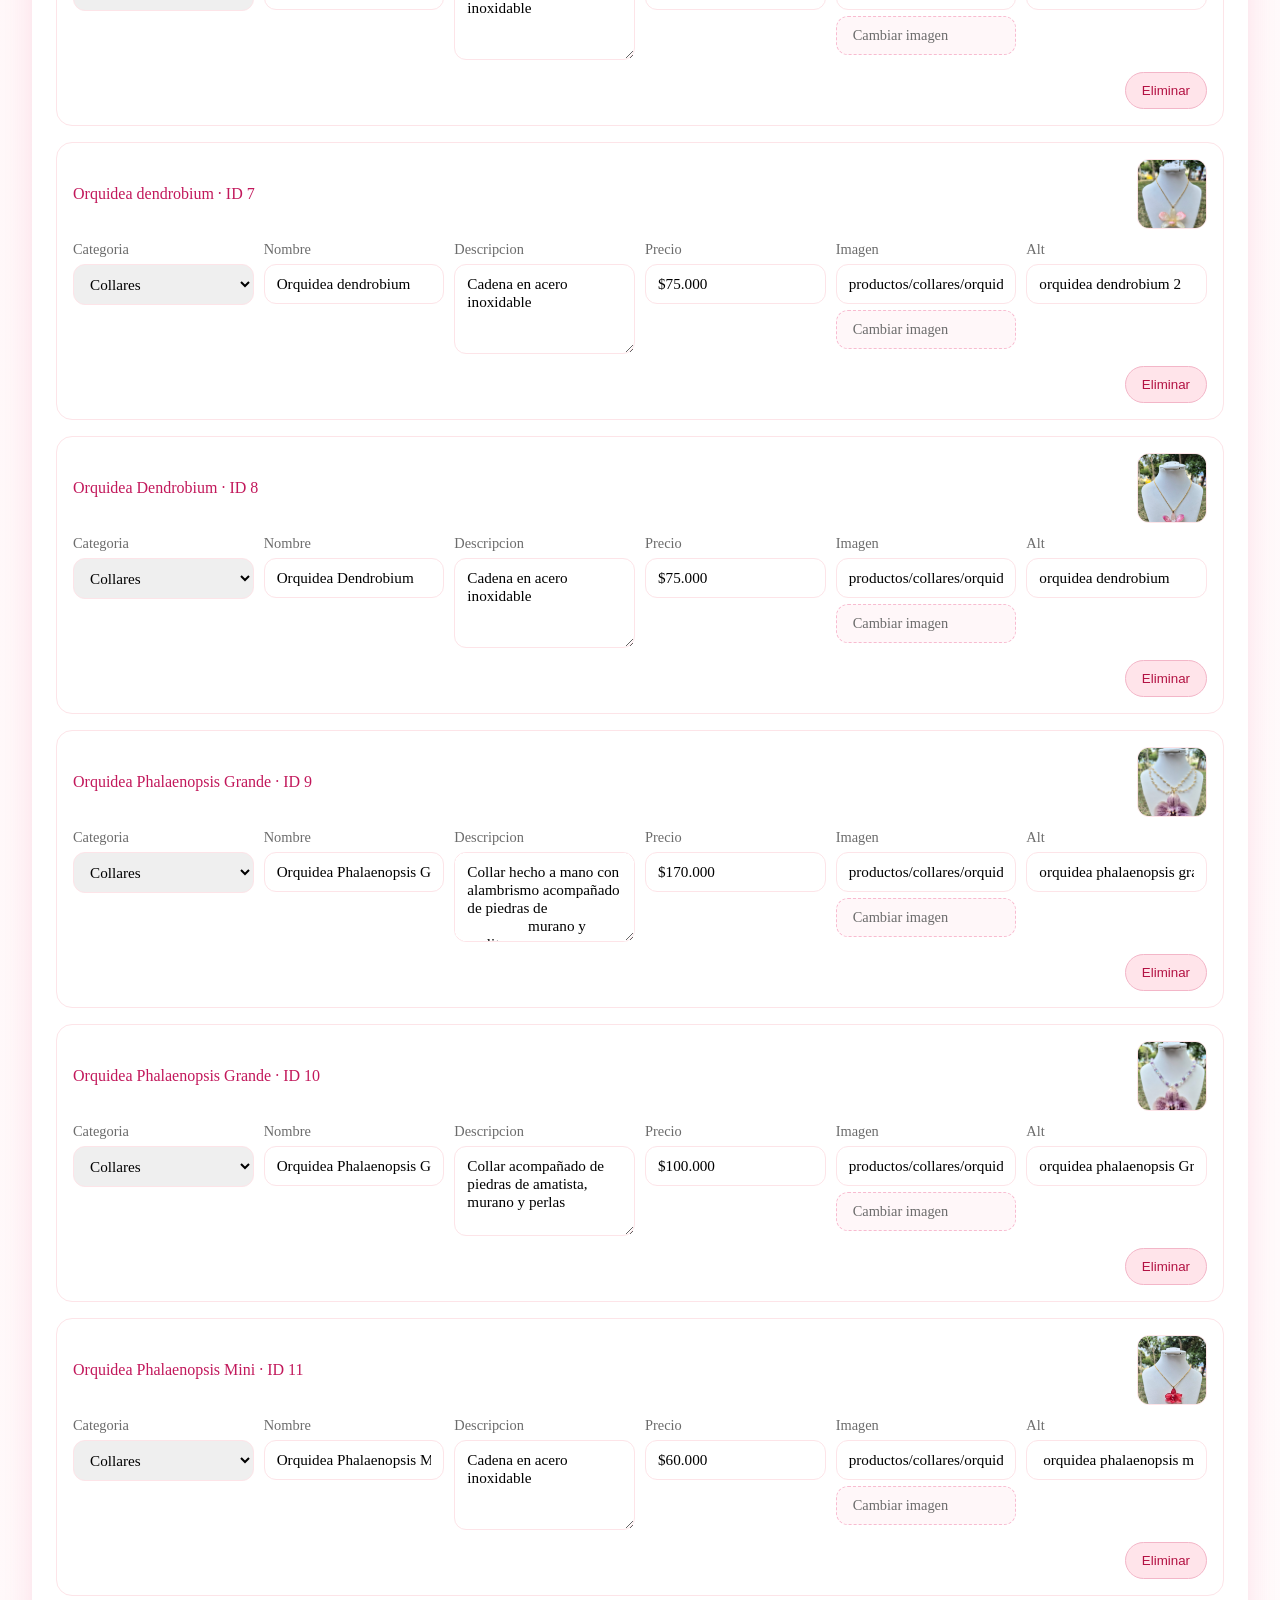
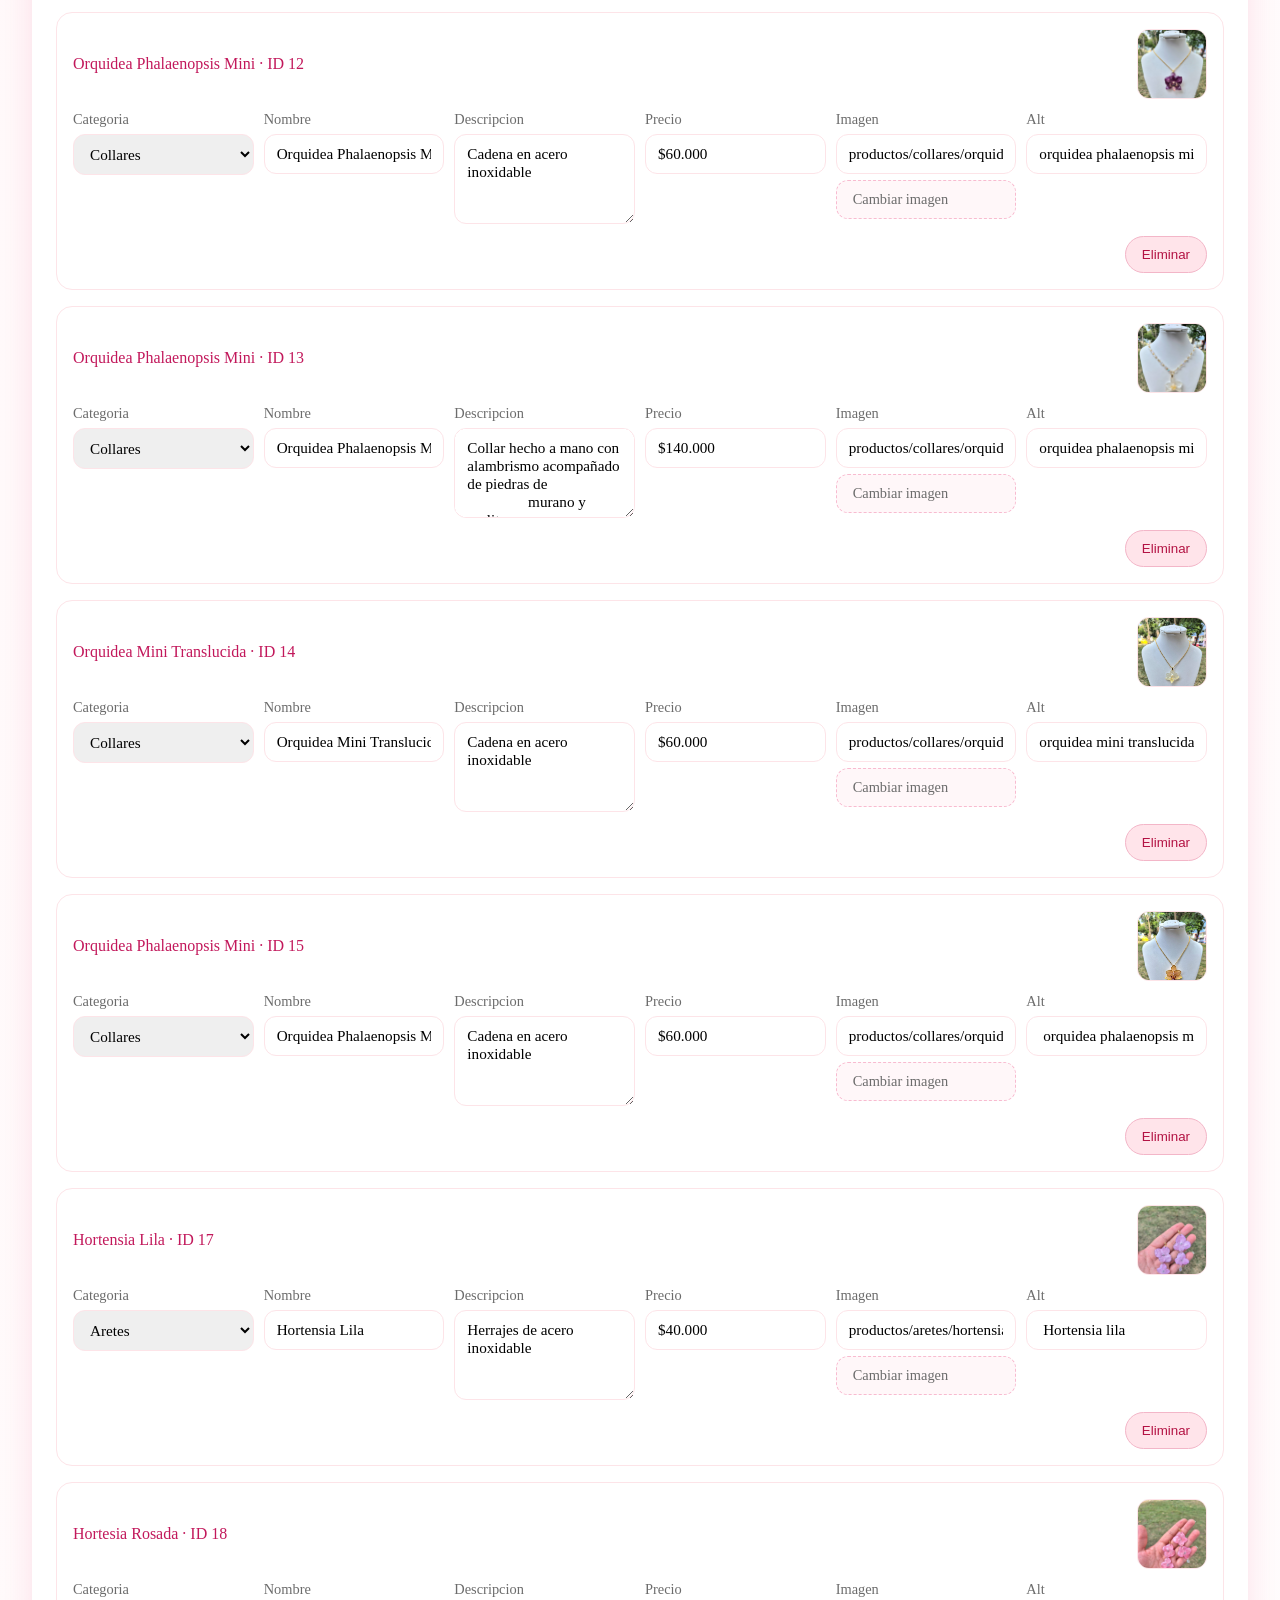
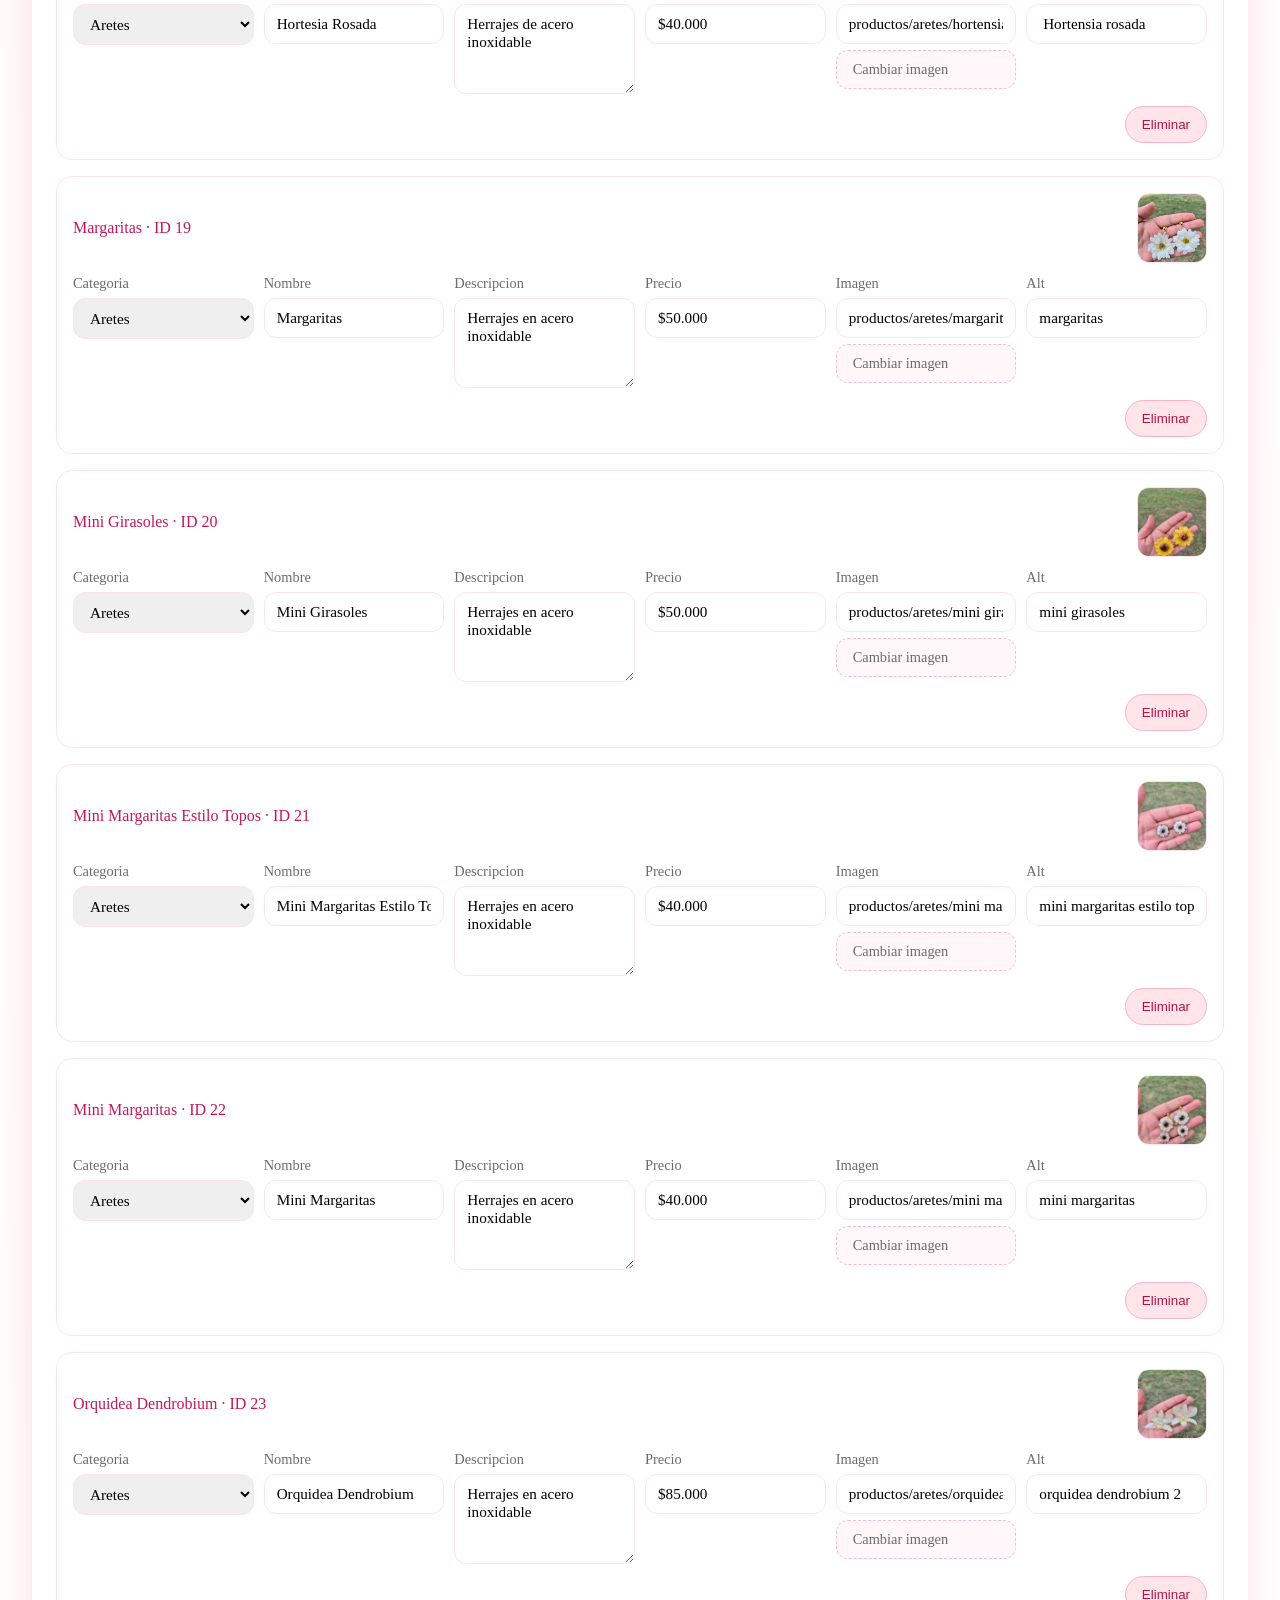
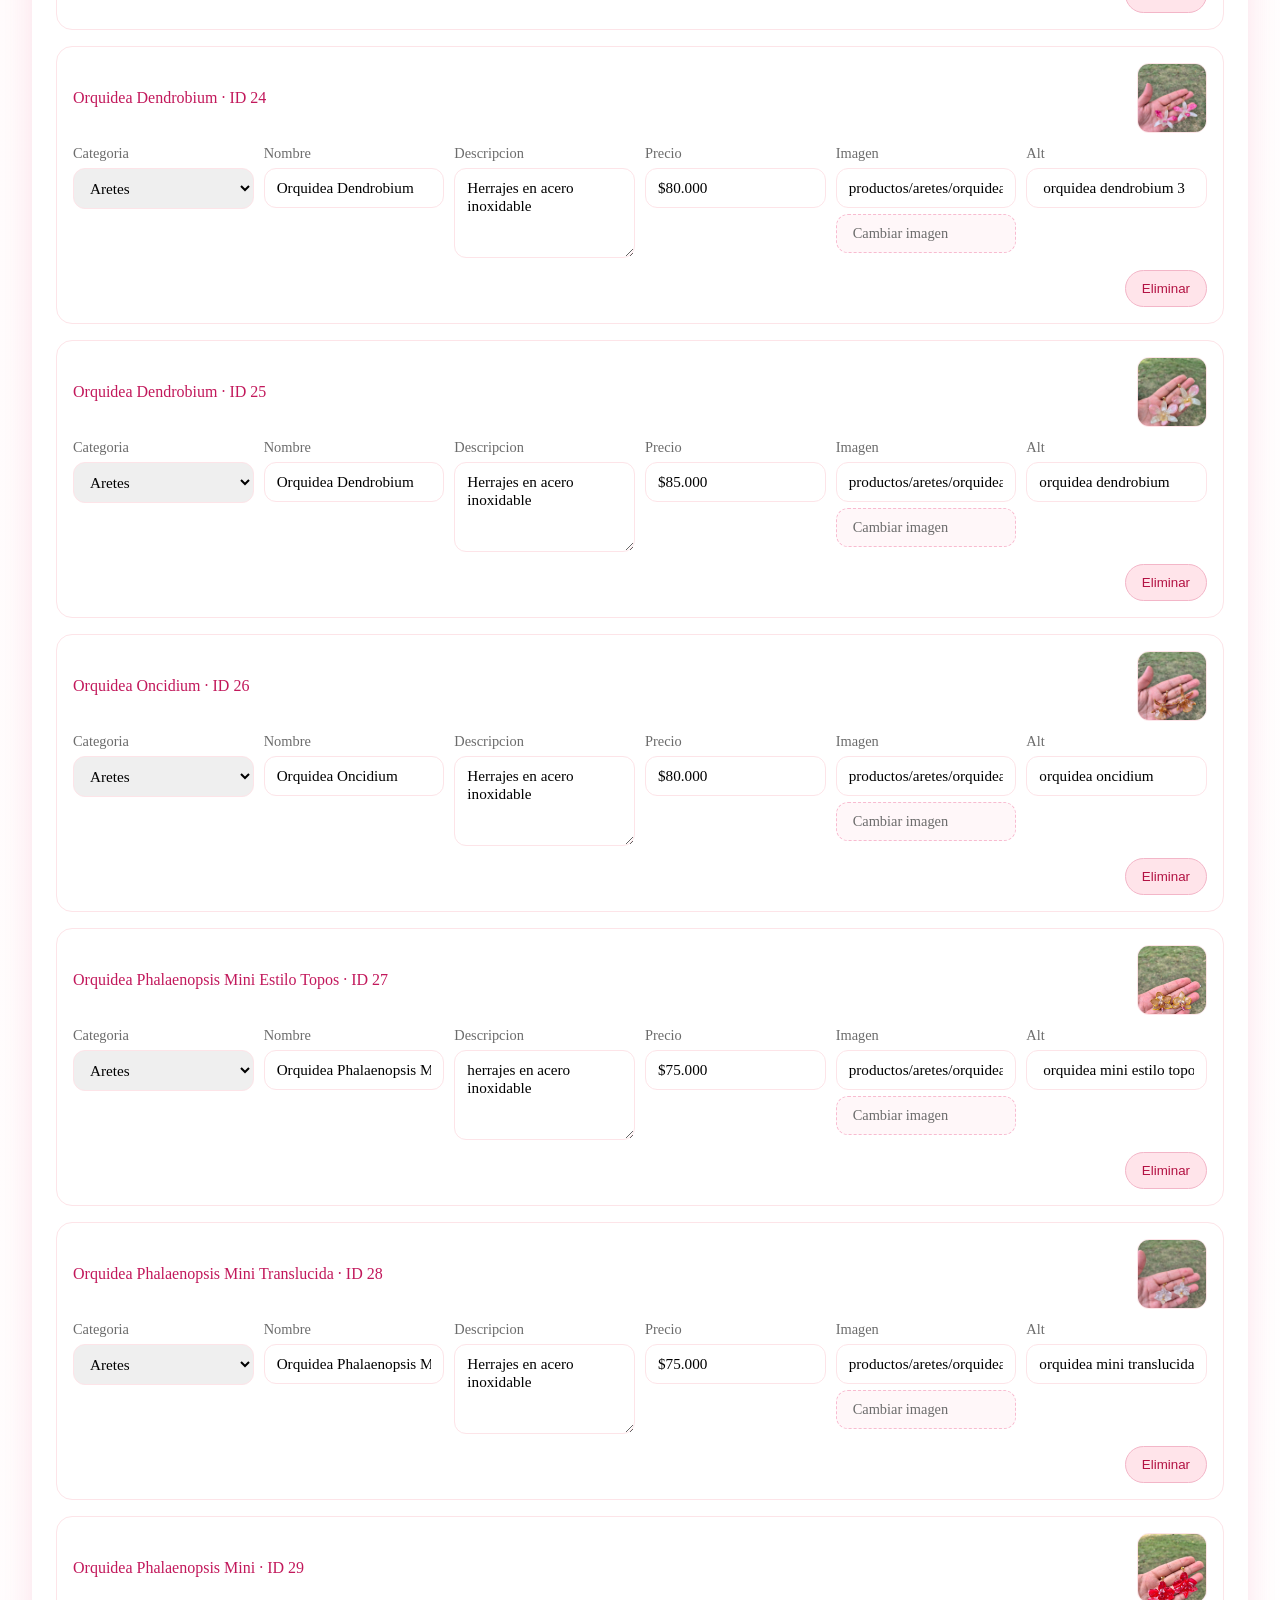
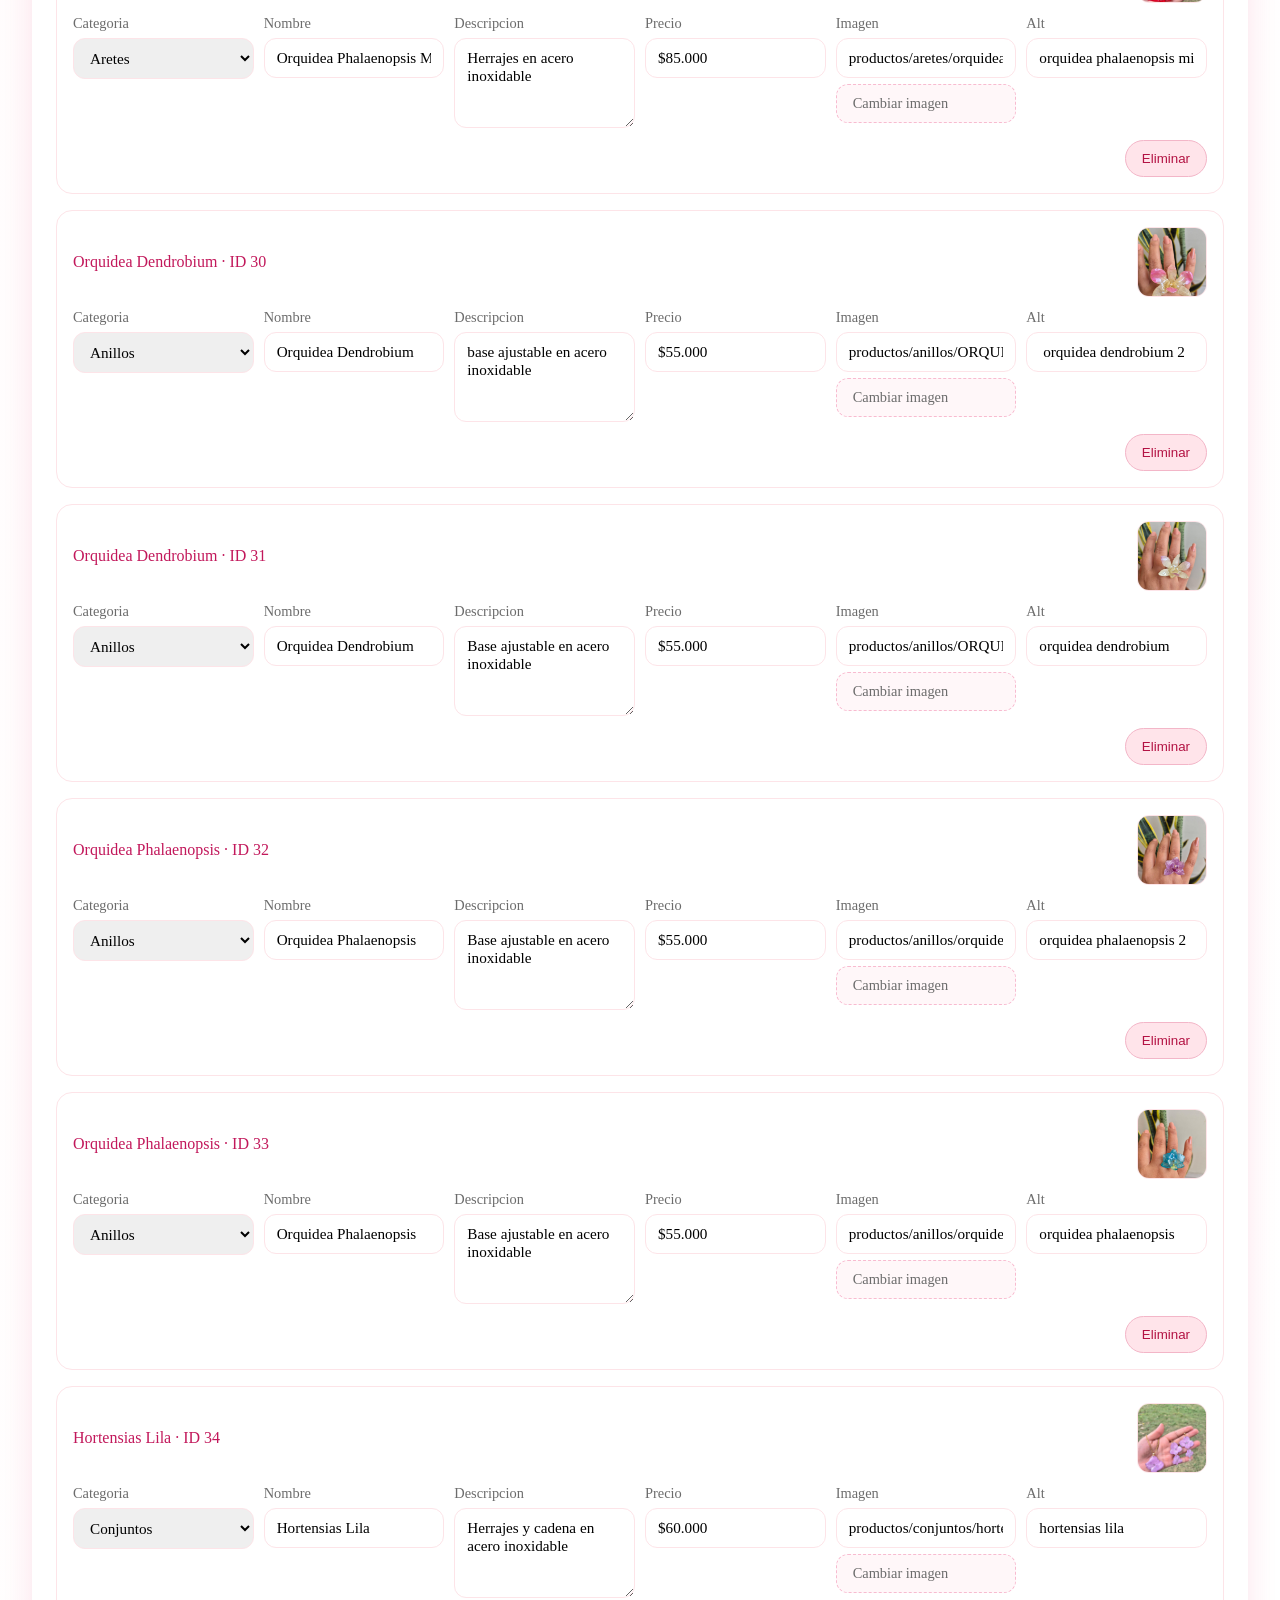
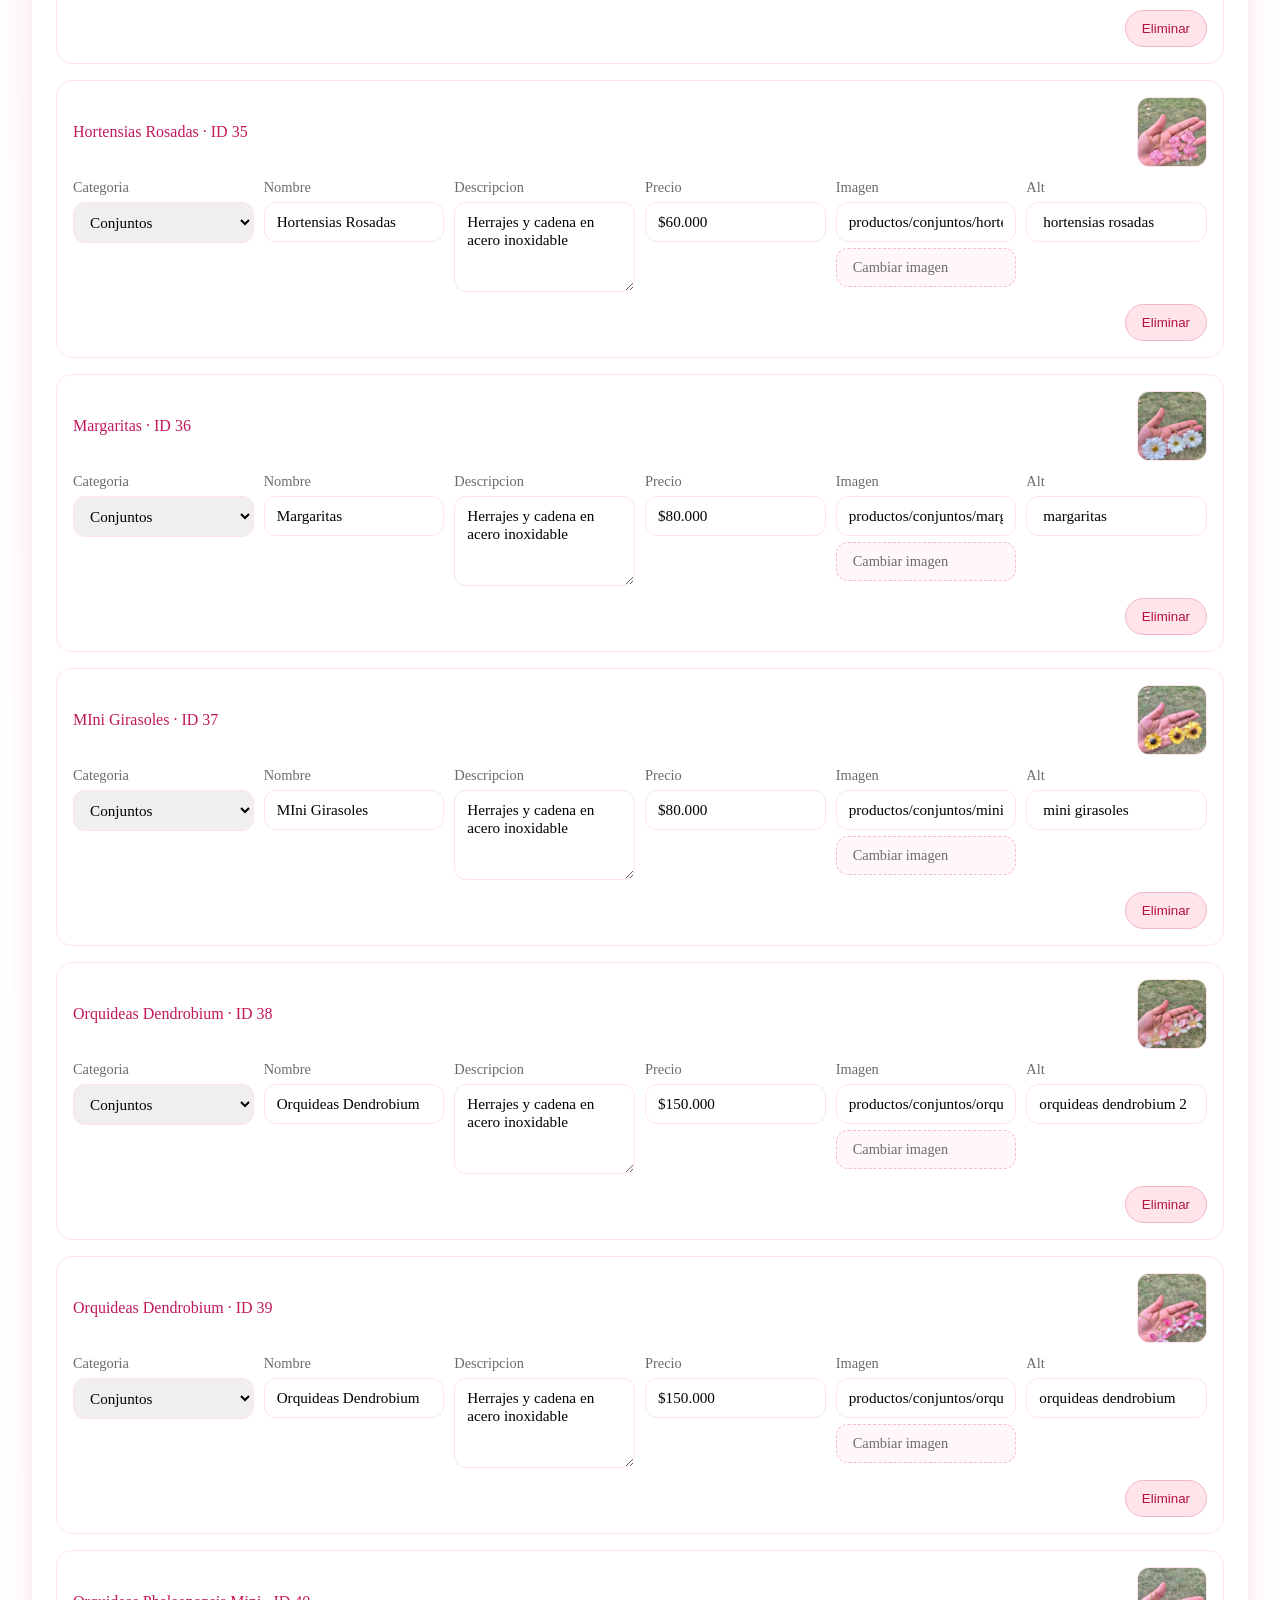
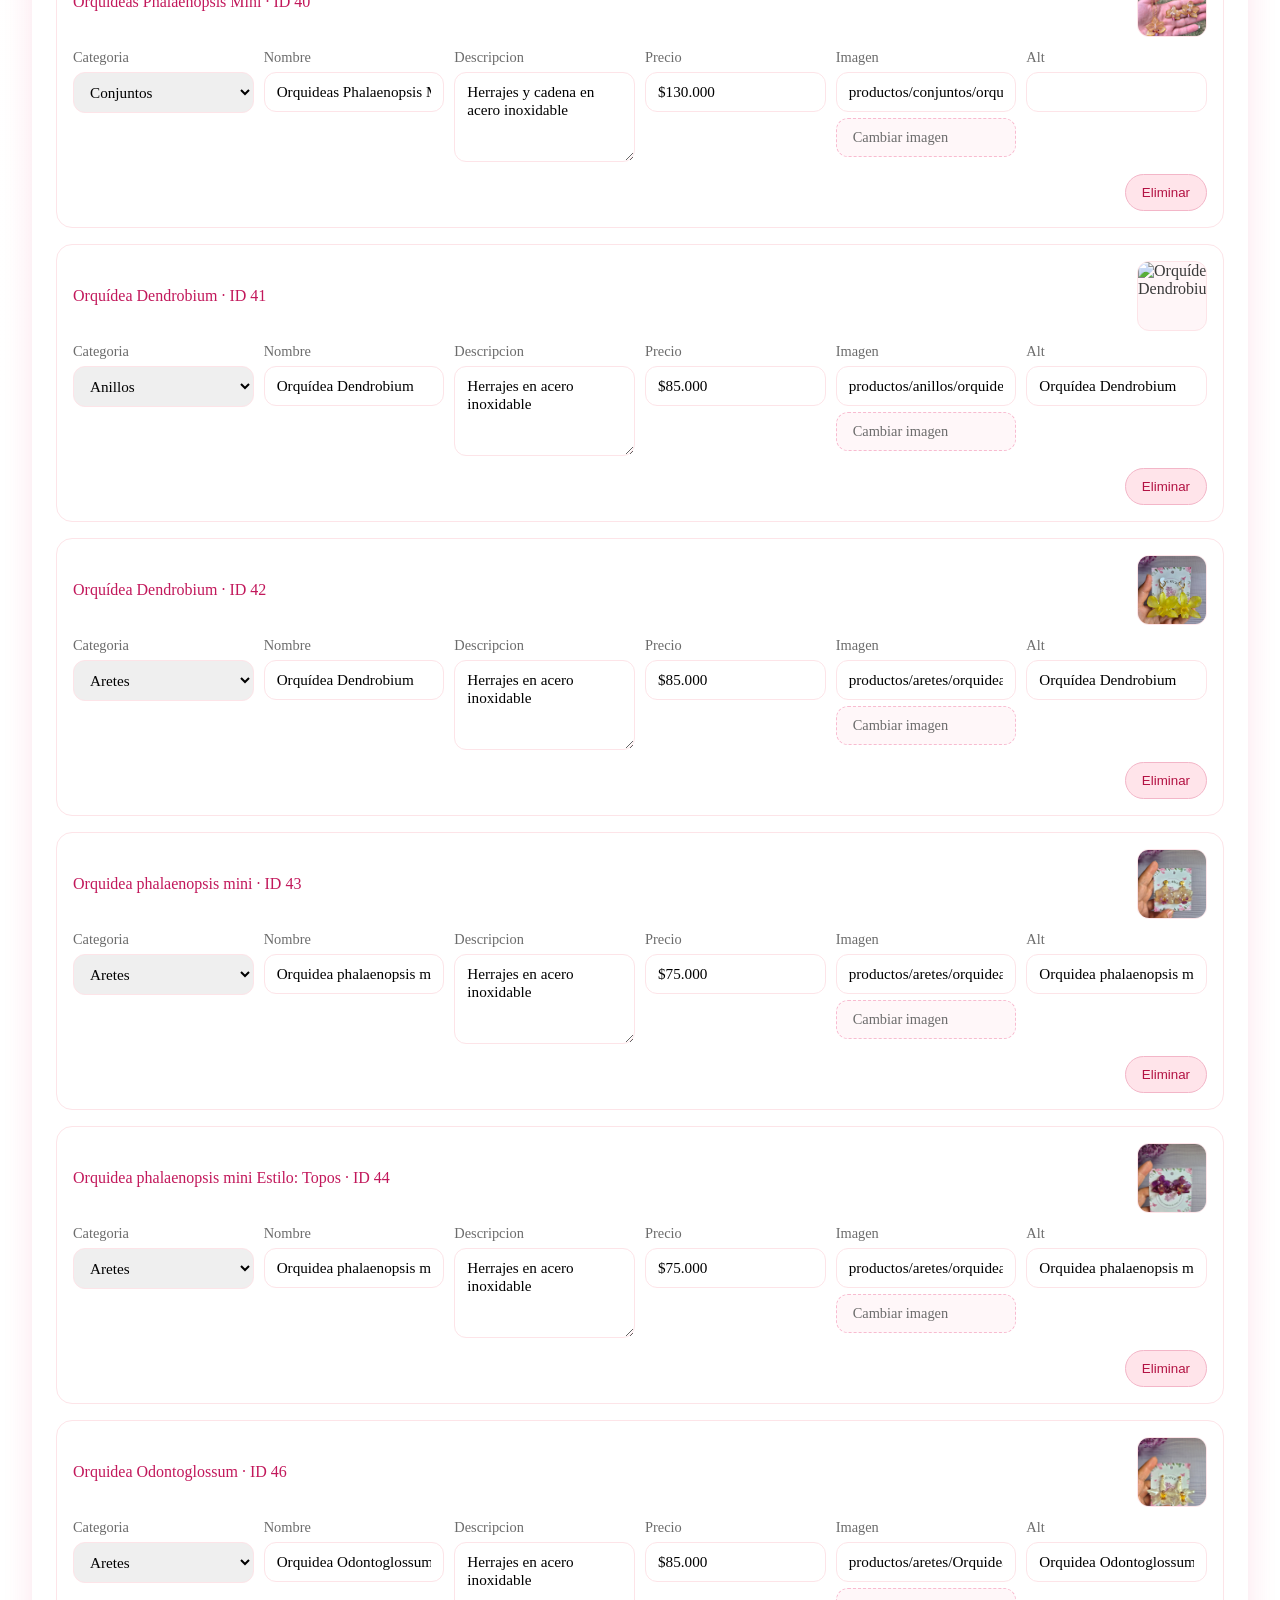
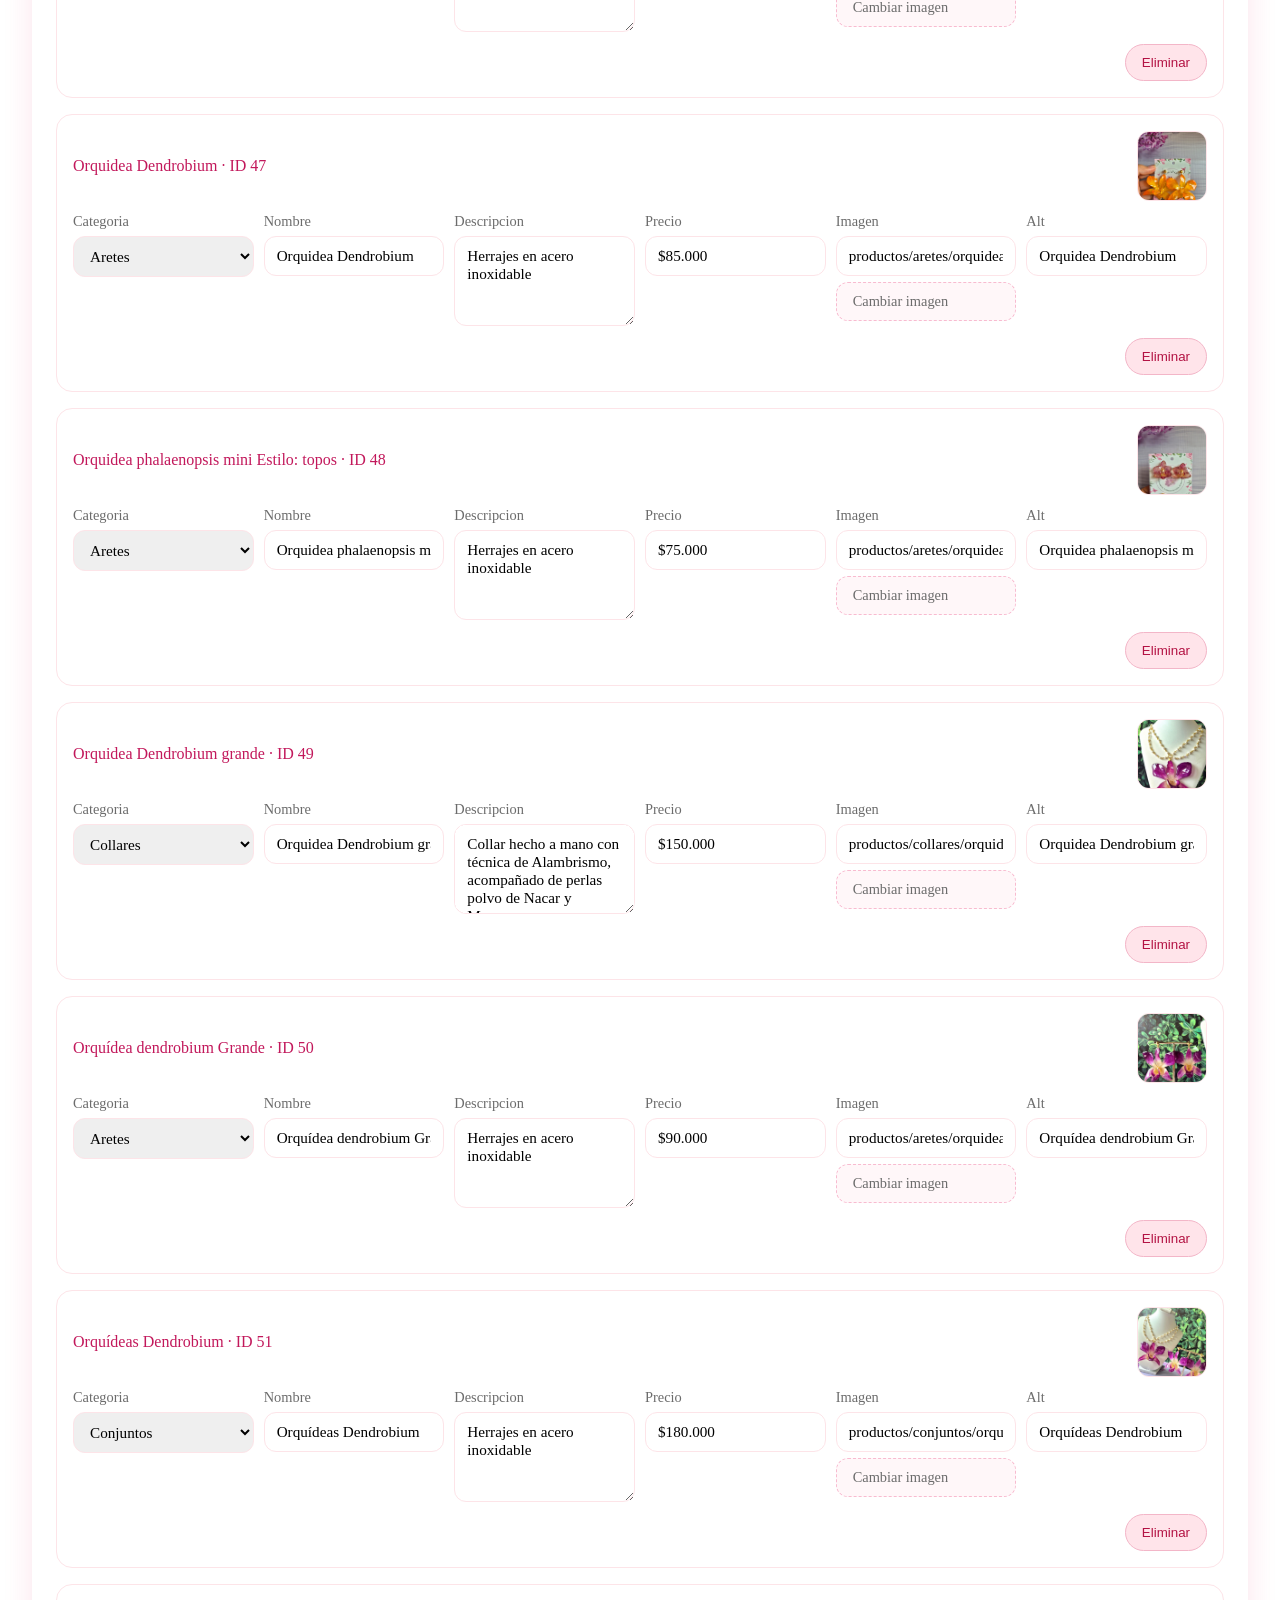
==== commit 5c821198: "actualizacion del catalogo y elemininacion de productos" ====
--- a/admin/index.html
+++ b/admin/index.html
@@ -13,7 +13,7 @@
         <img src="../logo.png" alt="Flor Magica" />
         <div>
           <span>Panel admin</span>
-          <h1>Gestion del catalogo</h1>
+          <h1>Catalogo simple</h1>
         </div>
       </div>
       <div class="admin-top-actions">
@@ -31,41 +31,58 @@
     <main class="admin-main">
       <section class="admin-section">
         <div class="admin-section-header">
-          <h2>1. Catalogo JSON (automatico)</h2>
+          <h2>Catalogo (un solo archivo)</h2>
           <div class="admin-section-actions">
-            <button class="admin-primary" id="exportJson" disabled>
-              Descargar catalogo.json
+            <button class="admin-secondary" id="saveCatalog" disabled>
+              Guardar directo
+            </button>
+            <button class="admin-primary" id="exportCatalog" disabled>
+              Descargar catalogo.js
             </button>
           </div>
         </div>
         <div class="admin-upload">
           <label class="admin-file">
-            <input type="file" id="catalogFile" accept="application/json" />
-            <span>Selecciona catalogo.json</span>
+            <input
+              type="file"
+              id="importCatalog"
+              accept="application/javascript,text/javascript,.js"
+            />
+            <span>Cargar catalogo.js</span>
           </label>
           <div class="admin-status" id="adminStatus">
-            Se cargara automaticamente el catalogo.json. Si quieres reemplazarlo
-            manualmente, usa el selector.
+            El catalogo se carga automaticamente desde data/catalogo.js.
+          </div>
+        </div>
+        <div class="admin-steps">
+          <div class="admin-step">
+            <span>1</span>
+            <div>
+              <strong>Descarga la imagen</strong>
+              <p>Guarda la foto en productos/categoria/.</p>
+            </div>
+          </div>
+          <div class="admin-step">
+            <span>2</span>
+            <div>
+              <strong>Agrega el producto</strong>
+              <p>Selecciona la imagen y llena el formulario.</p>
+            </div>
+          </div>
+          <div class="admin-step">
+            <span>3</span>
+            <div>
+              <strong>Guardar</strong>
+              <p>Usa "Guardar directo" o descarga catalogo.js.</p>
+            </div>
           </div>
         </div>
         <p class="admin-hint">
-          Este panel no esta enlazado desde el catalogo. Comparte este archivo
-          solo con quien deba editar. Luego reemplaza el catalogo.json en
-          GitHub.
+          Solo se usa data/catalogo.js. Si guardas directo, elige esa ruta.
         </p>
       </section>
 
       <section class="admin-section admin-grid">
-        <div class="admin-card">
-          <h3>Resumen rapido</h3>
-          <div class="admin-stats" id="adminStats"></div>
-          <div class="admin-validation" id="adminValidation"></div>
-          <p class="admin-hint">
-            Validaciones activas: precio con formato $0.000 y ruta de imagen con
-            "productos/" y extension valida.
-          </p>
-        </div>
-
         <div class="admin-card">
           <h3>Agregar producto</h3>
           <form class="admin-form" id="adminAddForm">
@@ -84,7 +101,7 @@
                 id="adminName"
                 name="name"
                 type="text"
-                placeholder="Ej: Margarita"
+                placeholder="Ej: Orquidea Dendrobium"
                 required
               />
             </div>
@@ -104,19 +121,30 @@
                 id="adminPrice"
                 name="price"
                 type="text"
-                placeholder="$40.000"
+                placeholder="$85.000"
                 required
               />
             </div>
             <div class="admin-field">
-              <label for="adminImage">Ruta de imagen</label>
-              <input
-                id="adminImage"
-                name="image"
-                type="text"
-                placeholder="productos/collares/mi-foto.jpeg"
-                required
-              />
+              <label>Imagen (ya guardada en productos/)</label>
+              <input id="adminImage" name="image" type="text" hidden />
+              <label class="admin-file">
+                <input
+                  type="file"
+                  id="adminImageFile"
+                  accept="image/*"
+                  required
+                />
+                <span>Seleccionar imagen</span>
+              </label>
+              <p class="admin-hint" id="adminImageHint">
+                Selecciona la imagen desde productos/categoria/. Se usa el
+                nombre real del archivo.
+              </p>
+              <div class="admin-image-preview" id="adminImagePreview">
+                <img src="" alt="Vista previa" id="adminImagePreviewImg" />
+                <span>Vista previa</span>
+              </div>
             </div>
             <div class="admin-field">
               <label for="adminAlt">Texto alternativo</label>
@@ -124,43 +152,38 @@
                 id="adminAlt"
                 name="alt"
                 type="text"
-                placeholder="Ej: margarita"
-                required
+                placeholder="Ej: orquidea dendrobium"
               />
             </div>
-            <button class="admin-primary" type="submit">
+            <button class="admin-primary" type="submit" id="adminAddButton">
               Agregar al catalogo
             </button>
           </form>
+        </div>
+
+        <div class="admin-card">
+          <h3>Resumen</h3>
+          <div class="admin-stats" id="adminStats"></div>
+          <div class="admin-validation" id="adminValidation"></div>
+          <p class="admin-hint">
+            Imagenes: el nombre del archivo debe coincidir con la ruta en
+            productos/.
+          </p>
         </div>
       </section>
 
       <section class="admin-section">
         <div class="admin-section-header">
-          <h2>2. Productos del catalogo</h2>
+          <h2>Productos</h2>
           <div class="admin-section-actions">
-            <label class="admin-file small">
-              <input id="importJson" type="file" accept="application/json" />
-              <span>Importar JSON</span>
-            </label>
+            <div class="admin-count" id="adminCount"></div>
           </div>
         </div>
         <div class="admin-list" id="adminList"></div>
       </section>
-
-      <section class="admin-section">
-        <div class="admin-section-header">
-          <h2>3. Vista previa</h2>
-          <div class="admin-section-actions">
-            <button class="admin-secondary" id="togglePreview" type="button">
-              Mostrar vista previa
-            </button>
-          </div>
-        </div>
-        <div class="admin-preview" id="adminPreview"></div>
-      </section>
     </main>
 
+    <script src="../data/catalogo.js"></script>
     <script src="admin.js"></script>
   </body>
 </html>
--- a/admin/admin.css
+++ b/admin/admin.css
@@ -42,8 +42,8 @@
 }
 
 .admin-brand img {
-  width: 64px;
-  height: 64px;
+  width: 60px;
+  height: 60px;
   object-fit: contain;
 }
 
@@ -55,7 +55,7 @@
 }
 
 .admin-brand h1 {
-  font-size: 1.6rem;
+  font-size: 1.5rem;
   color: var(--rose-700);
   font-weight: 500;
 }
@@ -206,10 +206,6 @@
   display: none;
 }
 
-.admin-file.small {
-  padding: 8px 12px;
-}
-
 .admin-upload {
   display: grid;
   gap: 12px;
@@ -224,6 +220,66 @@
   margin-top: 12px;
   color: var(--muted);
   font-size: 0.85rem;
+}
+
+.admin-steps {
+  display: grid;
+  gap: 10px;
+  margin-top: 16px;
+}
+
+.admin-step {
+  display: flex;
+  gap: 12px;
+  align-items: flex-start;
+  background: #fff6f9;
+  border: 1px solid var(--rose-100);
+  padding: 12px 14px;
+  border-radius: 14px;
+}
+
+.admin-step span {
+  width: 28px;
+  height: 28px;
+  border-radius: 50%;
+  background: var(--rose-500);
+  color: var(--white);
+  display: grid;
+  place-items: center;
+  font-weight: 600;
+  flex-shrink: 0;
+}
+
+.admin-image-preview {
+  margin-top: 10px;
+  border: 1px dashed var(--rose-200);
+  border-radius: 14px;
+  padding: 10px;
+  display: grid;
+  gap: 8px;
+  background: #fff9fb;
+  align-items: center;
+  justify-items: center;
+  color: var(--muted);
+  font-size: 0.85rem;
+}
+
+.admin-image-preview img {
+  width: 100%;
+  max-width: 220px;
+  height: 160px;
+  object-fit: contain;
+  background: var(--white);
+  border-radius: 10px;
+  border: 1px solid var(--rose-100);
+}
+
+.admin-image-preview.empty img {
+  display: none;
+}
+
+.admin-image-preview.empty img {
+  display: none;
 }
 
 .admin-stats {
@@ -257,6 +313,73 @@
   gap: 8px;
   font-size: 0.85rem;
   color: #b31243;
+}
+
+.admin-list {
+  display: grid;
+  gap: 16px;
+}
+
+.admin-row {
+  border: 1px solid var(--rose-100);
+  border-radius: 16px;
+  padding: 16px;
+  display: grid;
+  gap: 12px;
+}
+
+.admin-row-header {
+  display: flex;
+  justify-content: space-between;
+  align-items: center;
+  gap: 12px;
+}
+
+.admin-row-header h4 {
+  color: var(--rose-700);
+  font-weight: 600;
+}
+
+.admin-thumb {
+  width: 70px;
+  height: 70px;
+  border-radius: 12px;
+  border: 1px solid var(--rose-100);
+  display: grid;
+  place-items: center;
+  overflow: hidden;
+  background: #fff7f9;
+}
+
+.admin-thumb img {
+  width: 100%;
+  height: 100%;
+  object-fit: cover;
+}
+
+.admin-row-grid {
+  display: grid;
+  grid-template-columns: repeat(auto-fit, minmax(180px, 1fr));
+  gap: 12px;
+}
+
+.admin-row-actions {
+  display: flex;
+  justify-content: flex-end;
+}
+
+.admin-remove {
+  border: 1px solid #f2b8c5;
+  background: #fff1f4;
+  color: #b31243;
+  padding: 8px 14px;
+  border-radius: 999px;
+  cursor: pointer;
+}
+
+.admin-count {
+  color: var(--muted);
+  font-size: 0.9rem;
 }
 
 .admin-list {
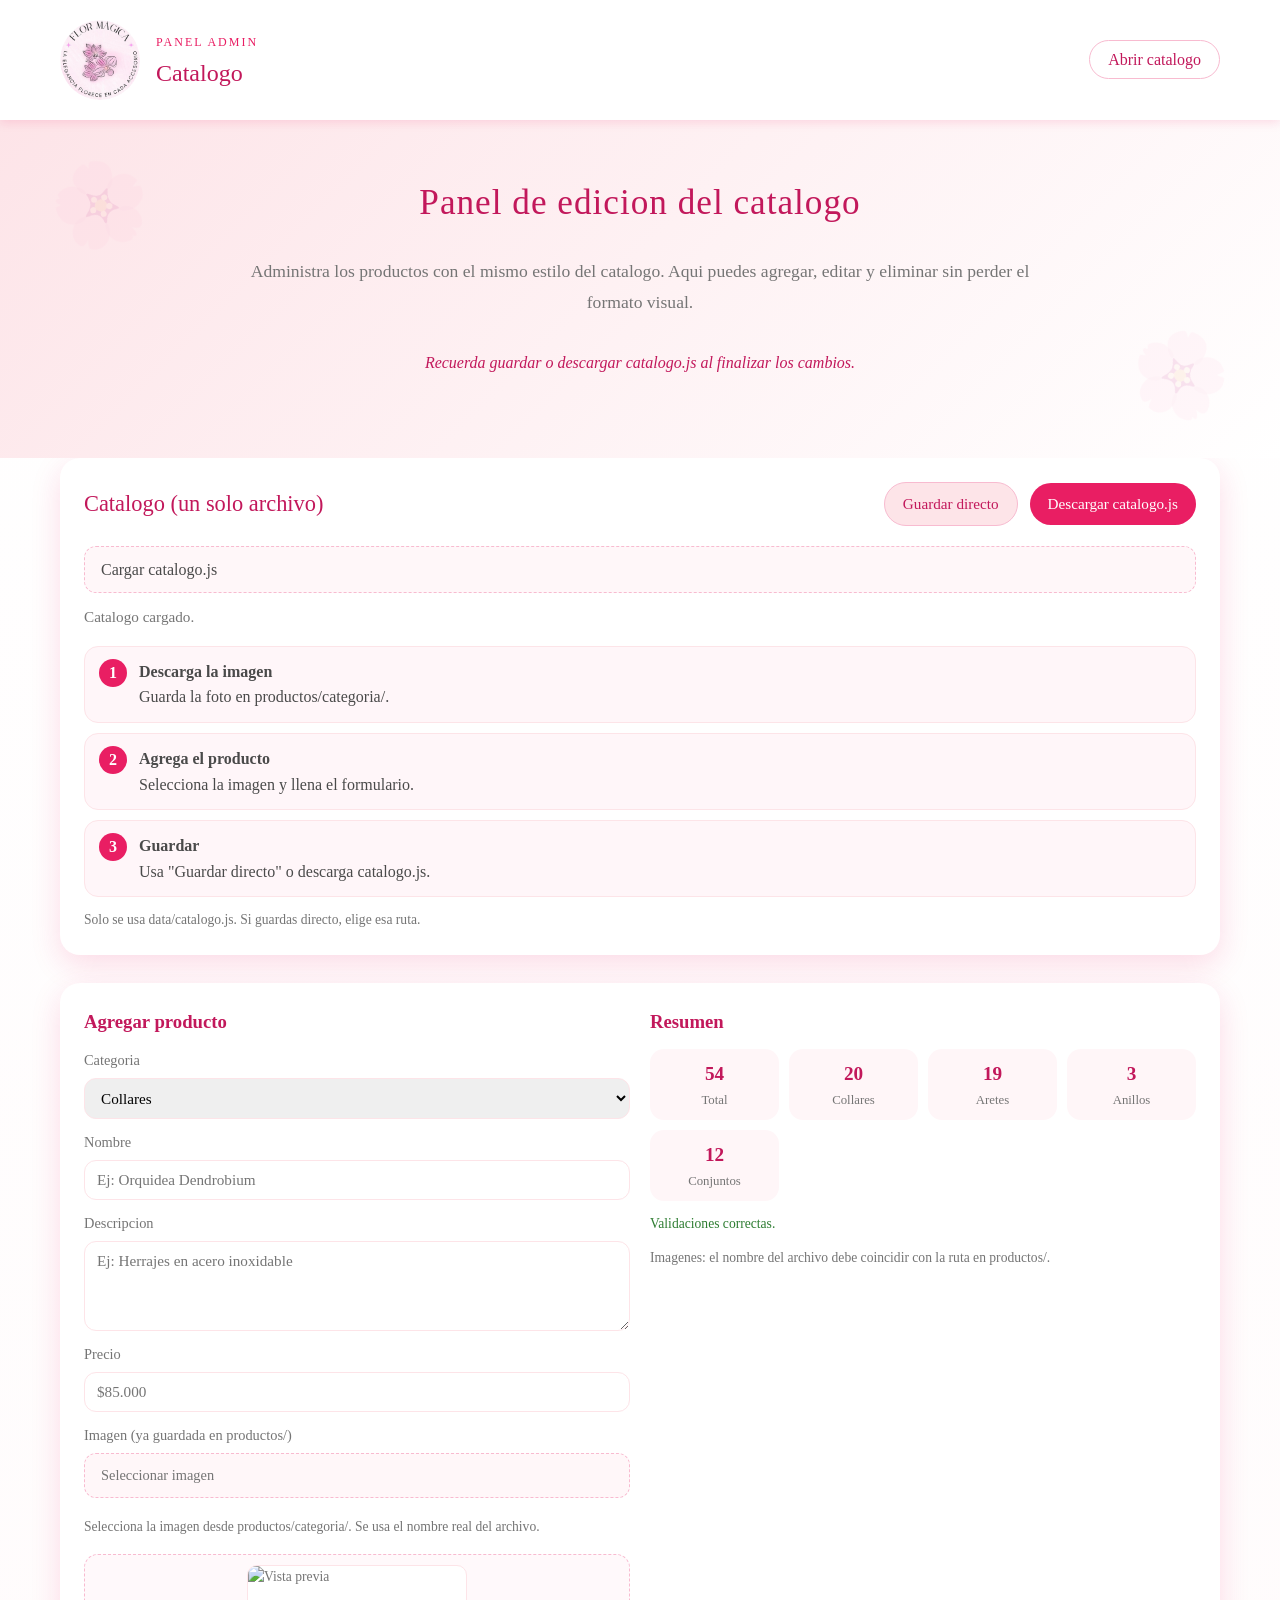
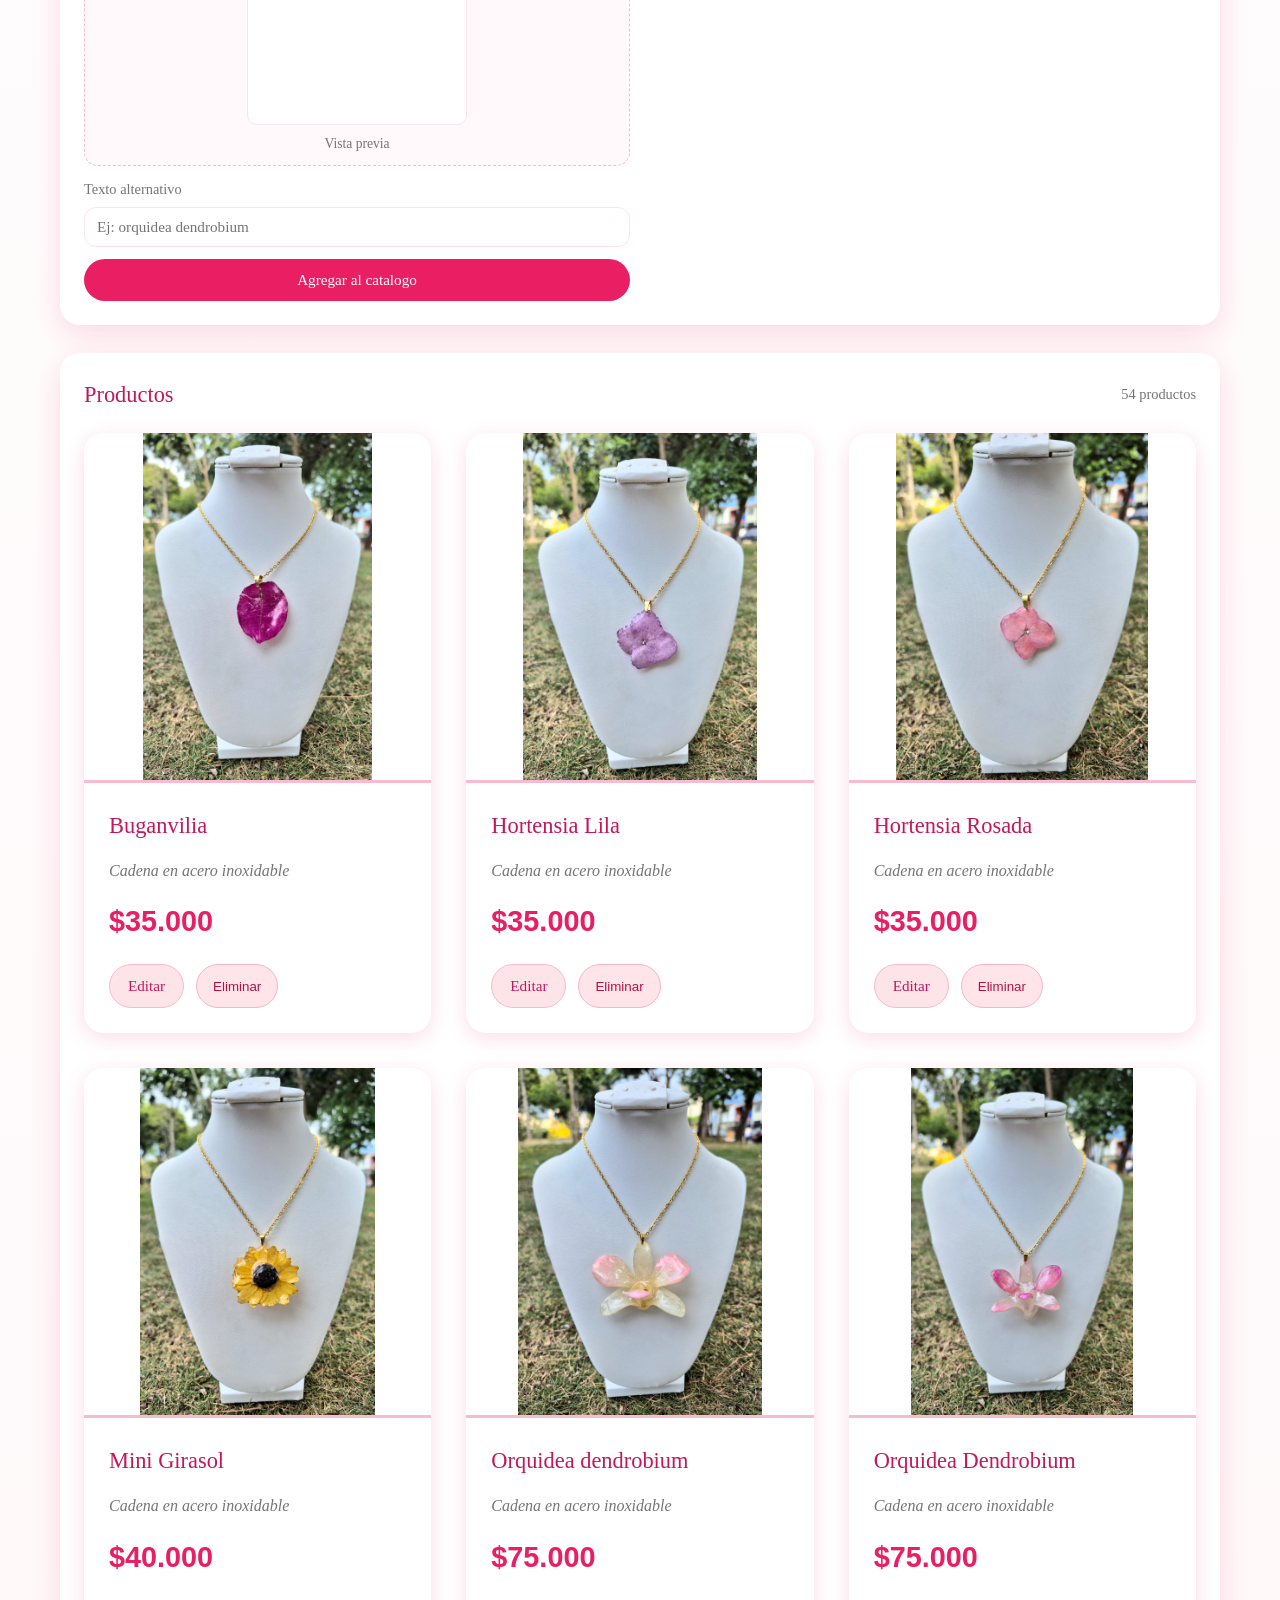
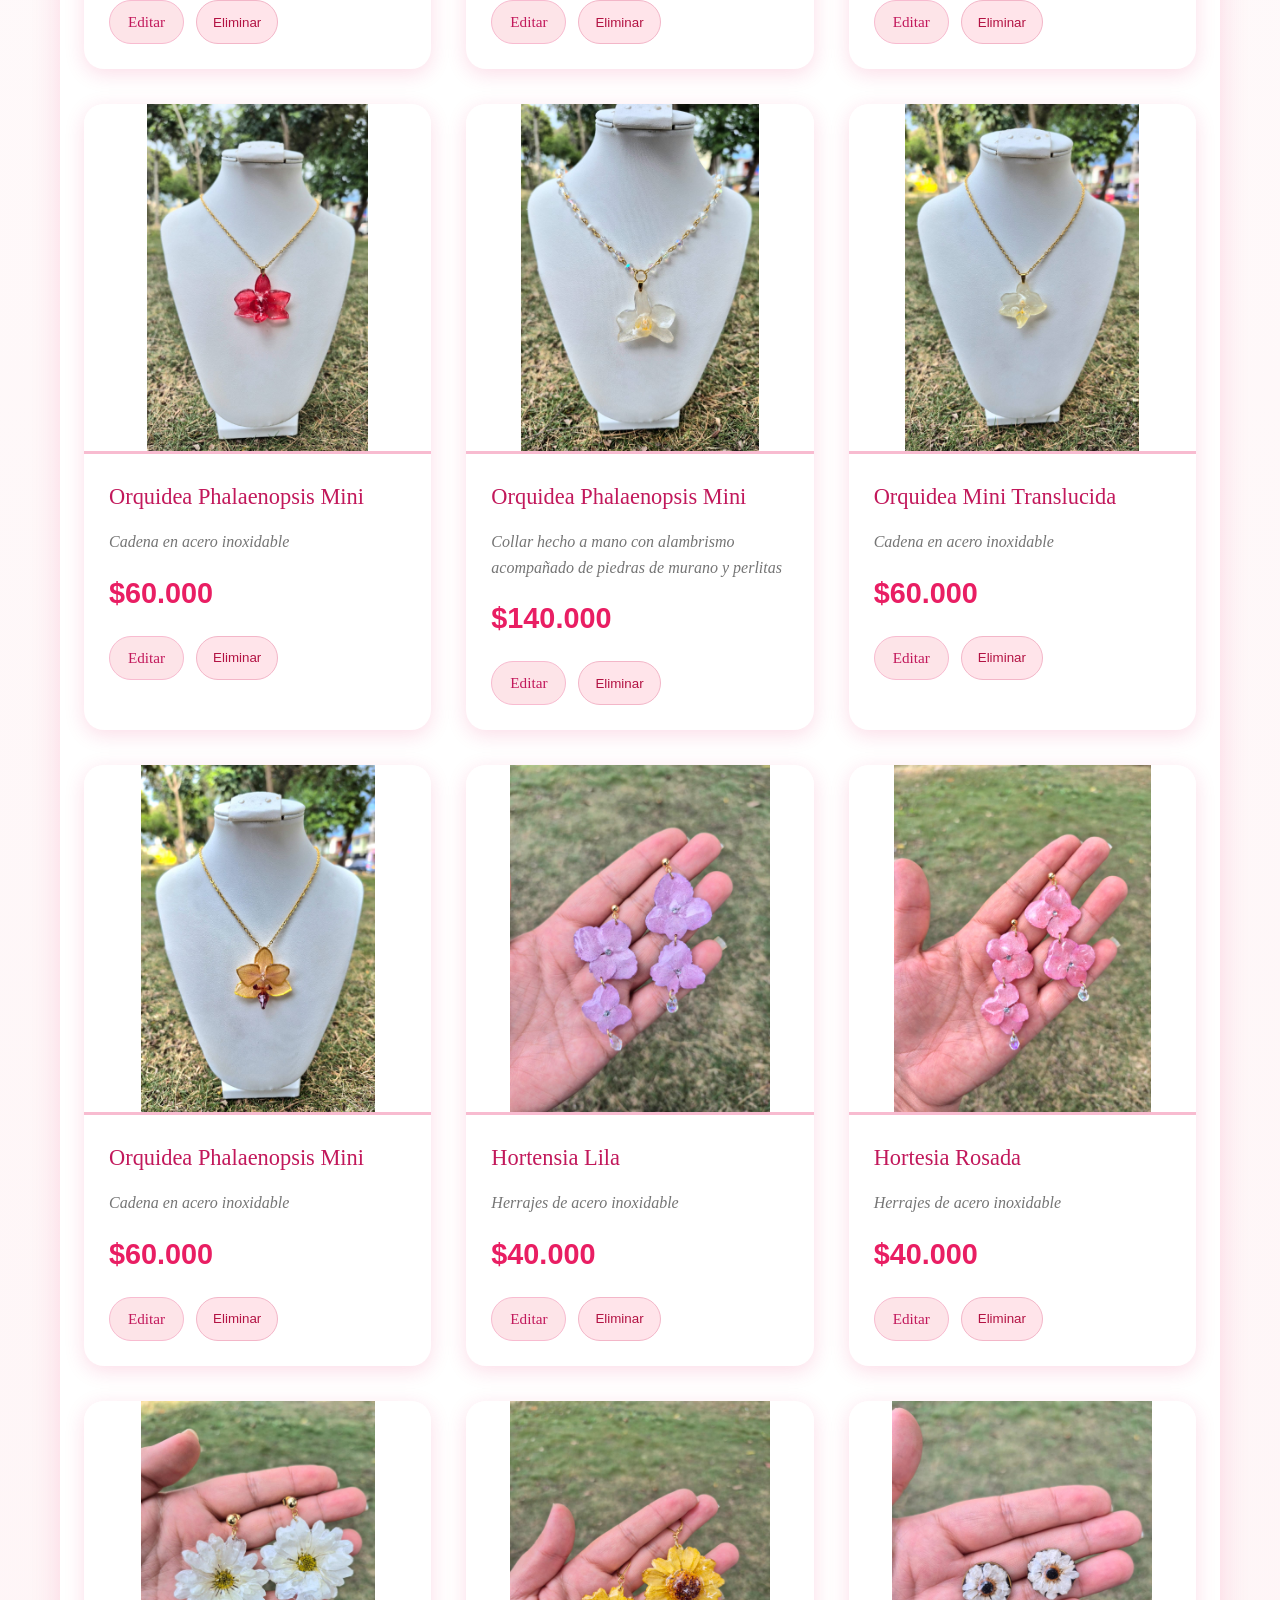
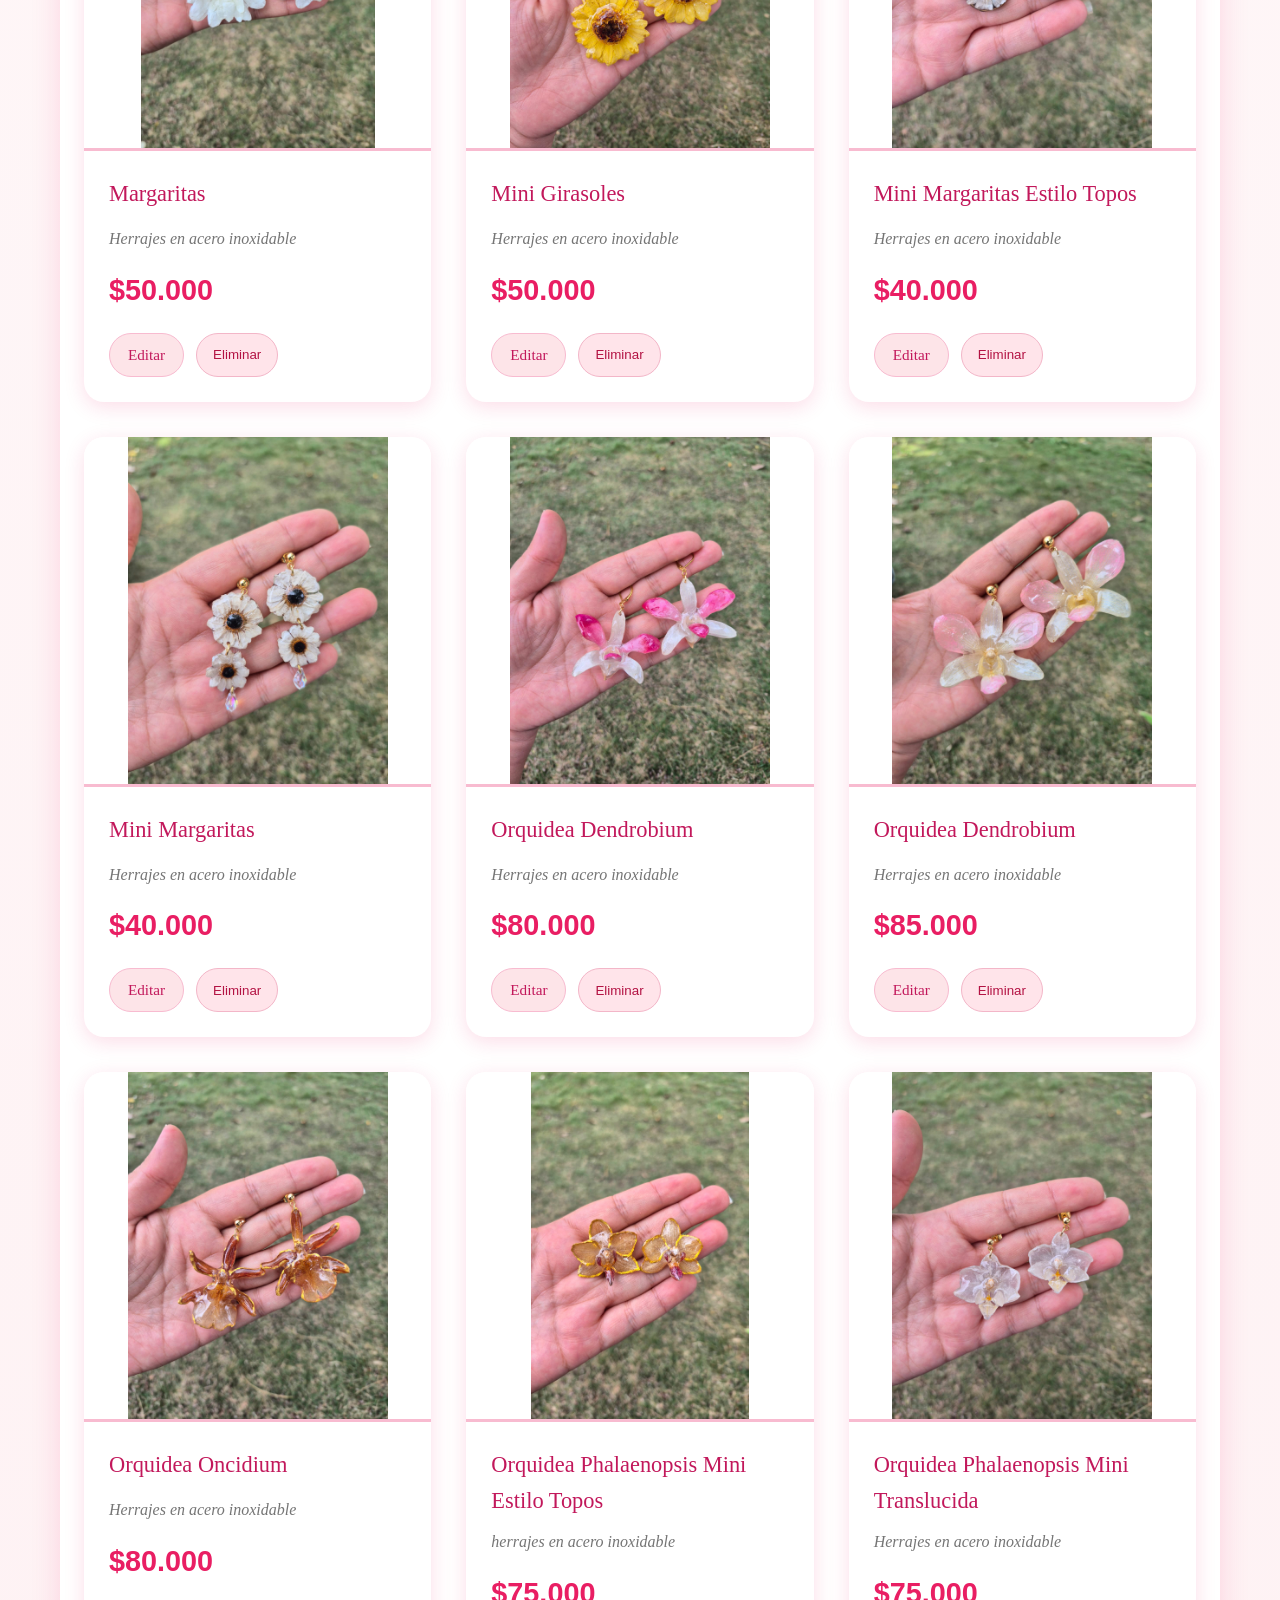
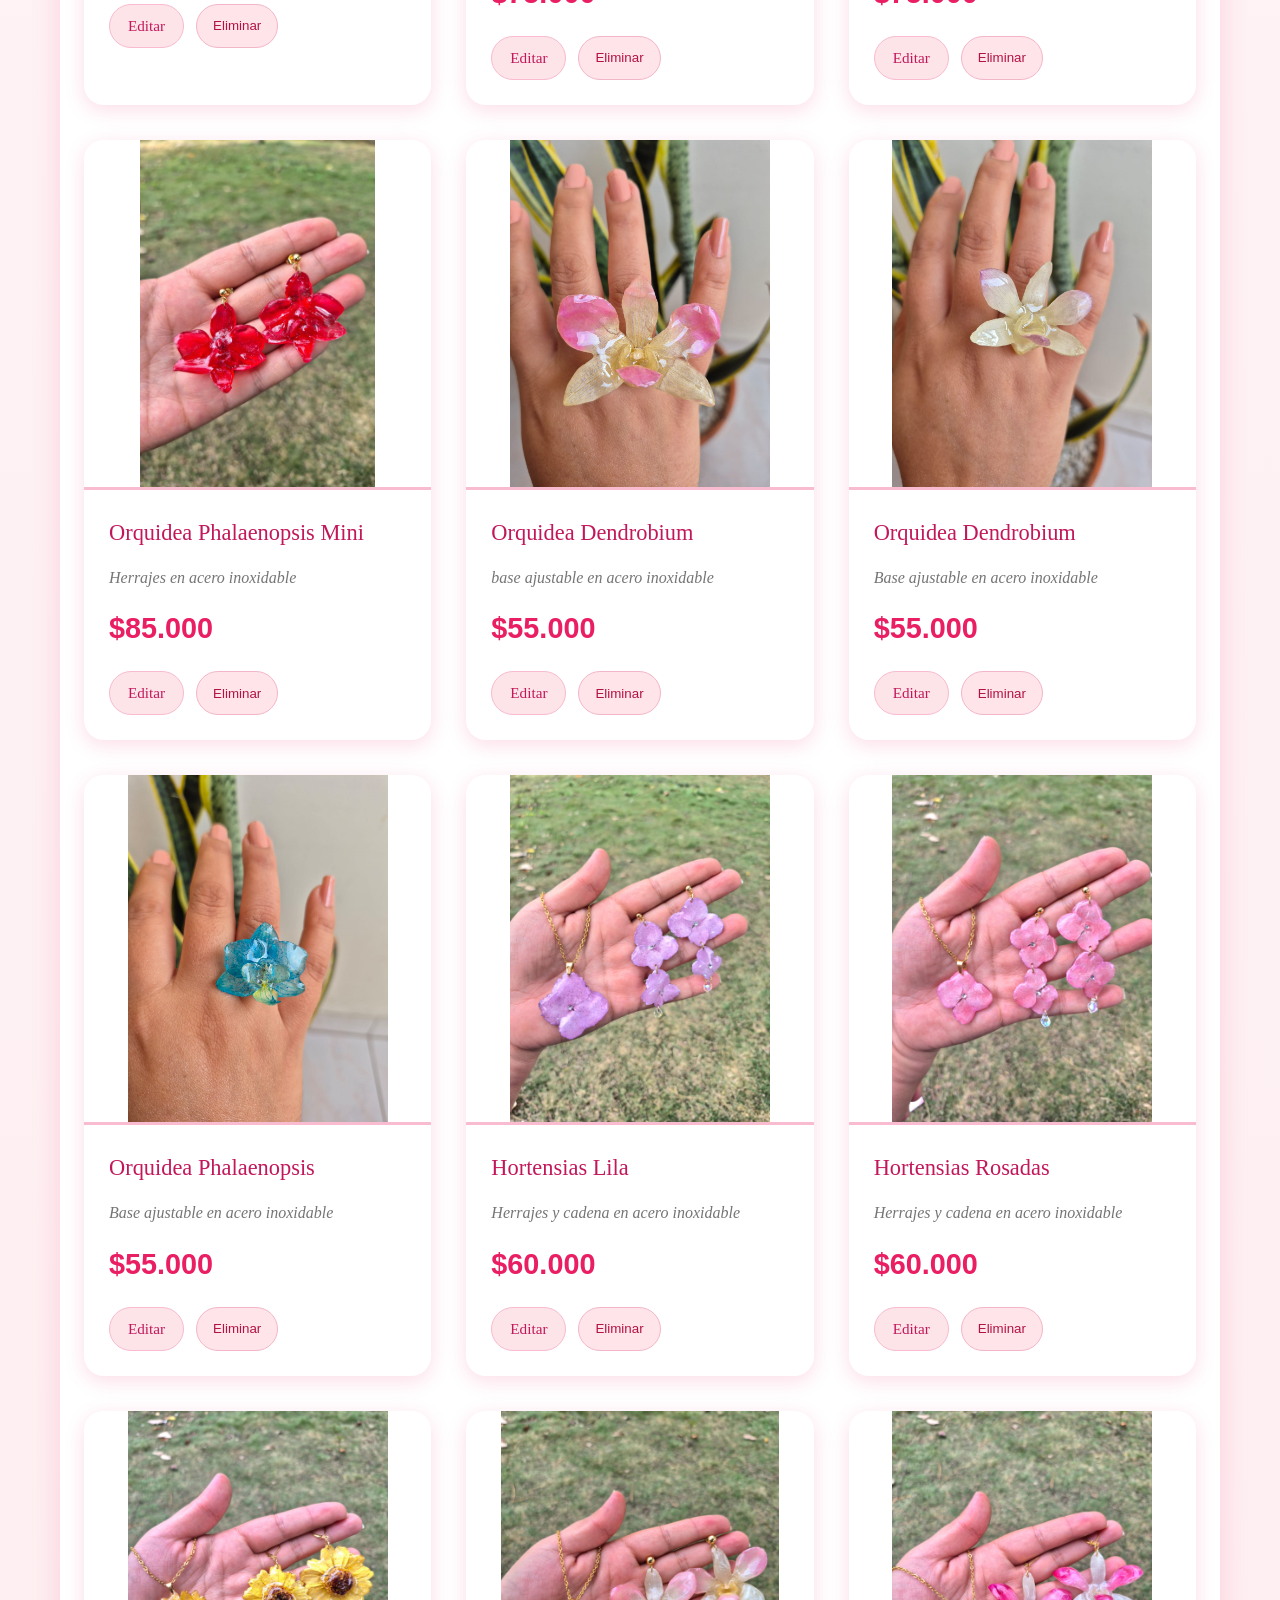
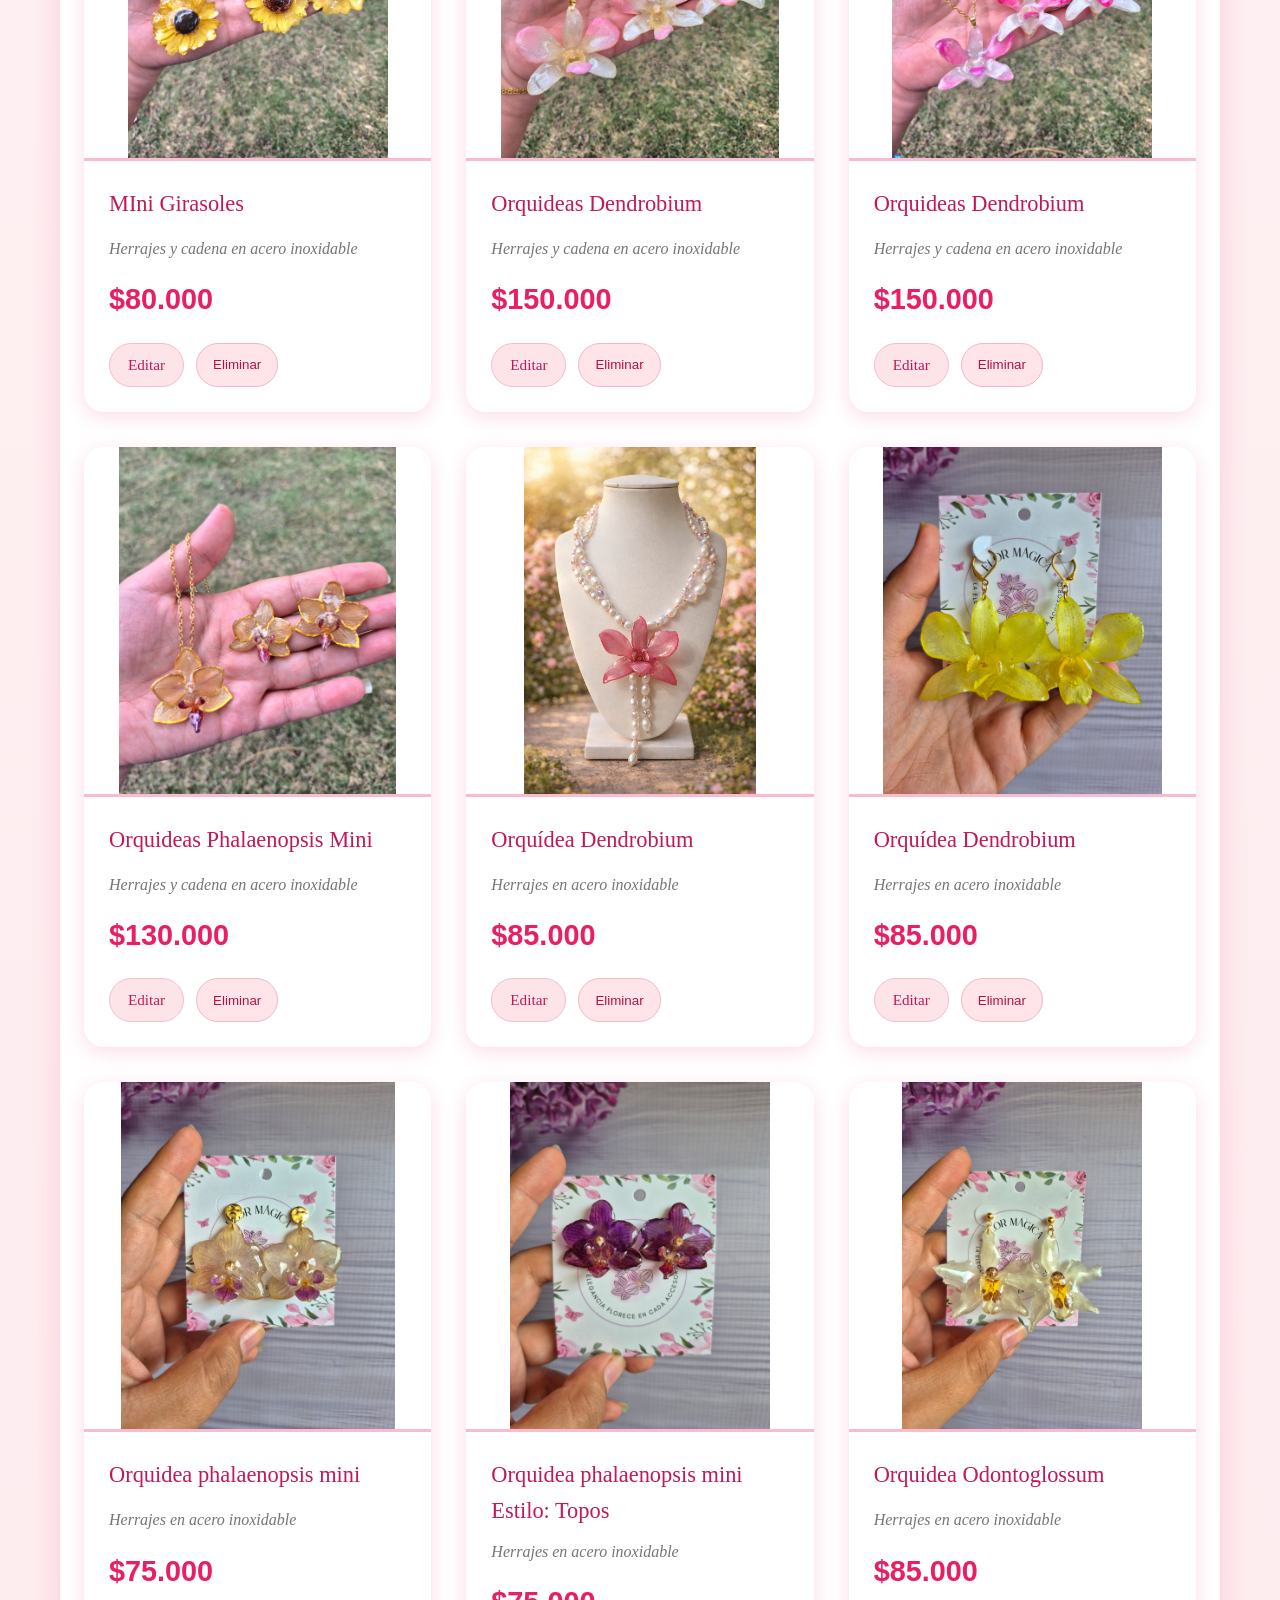
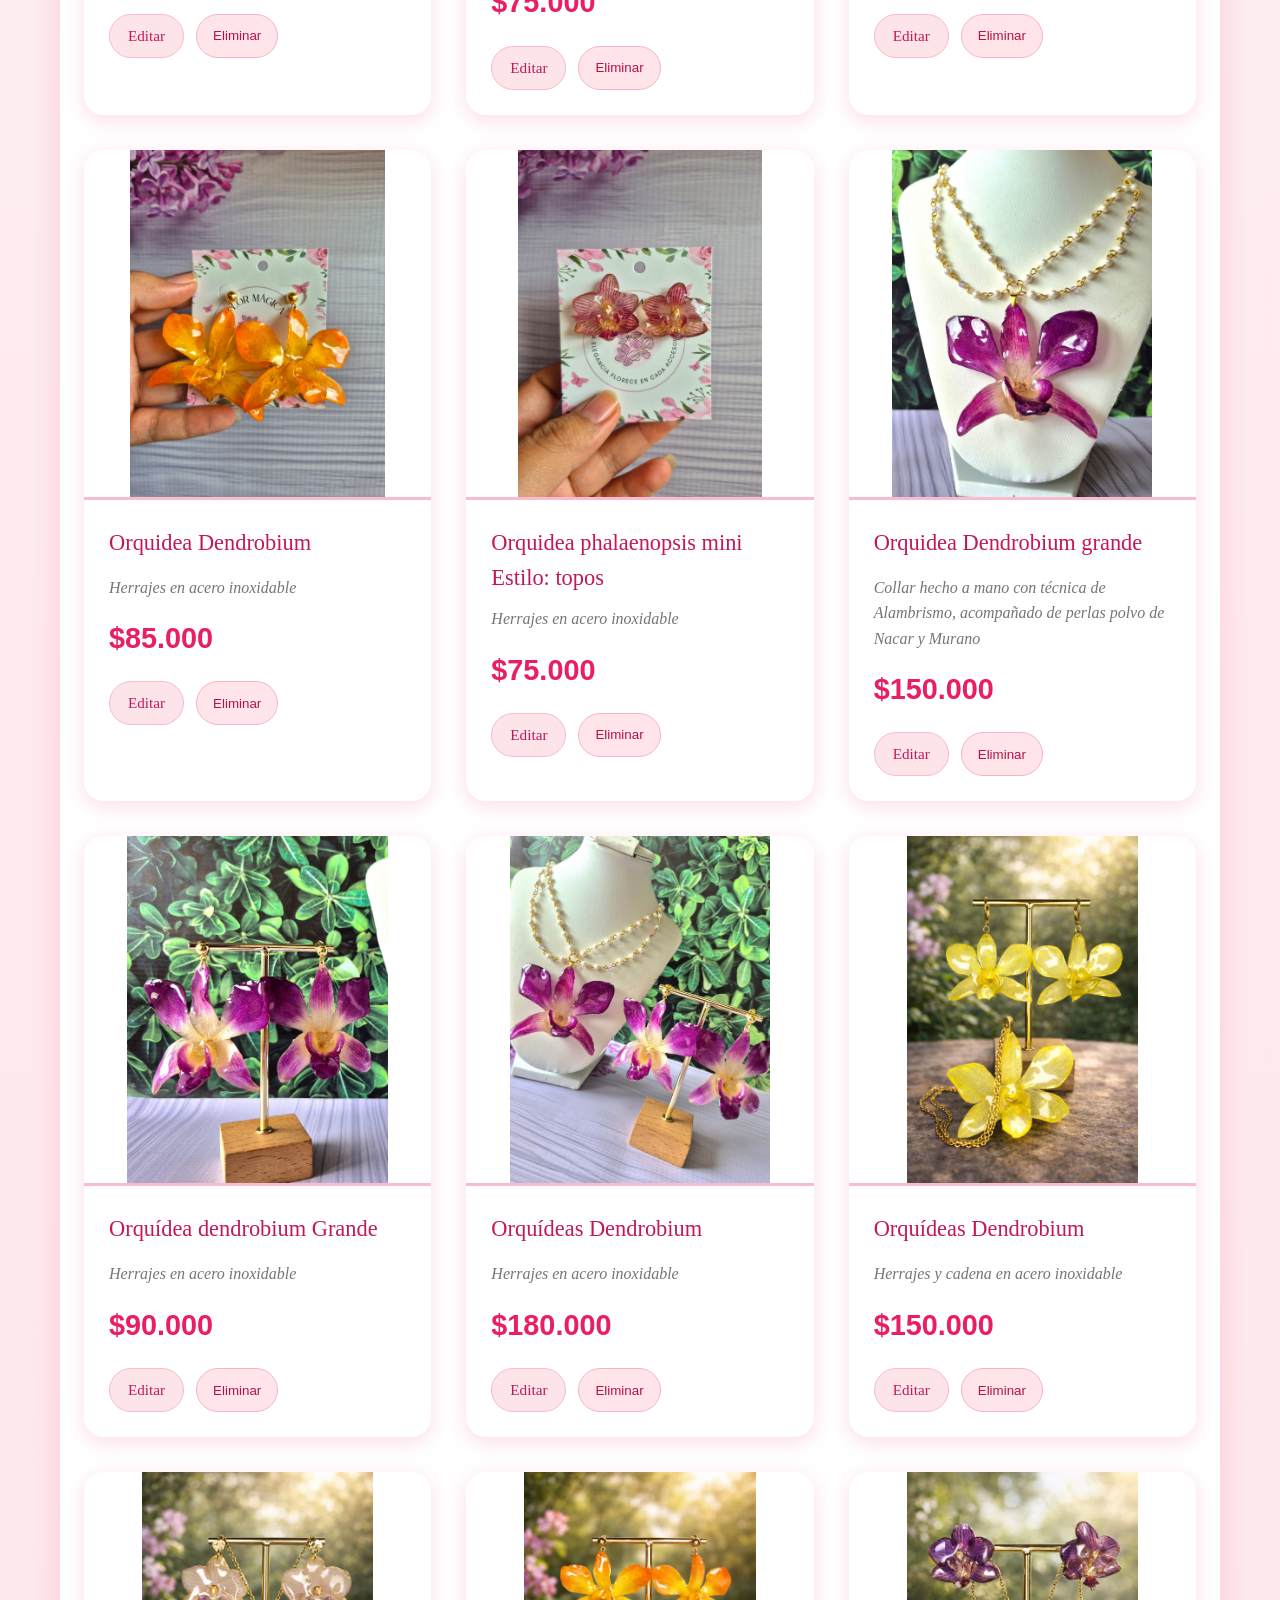
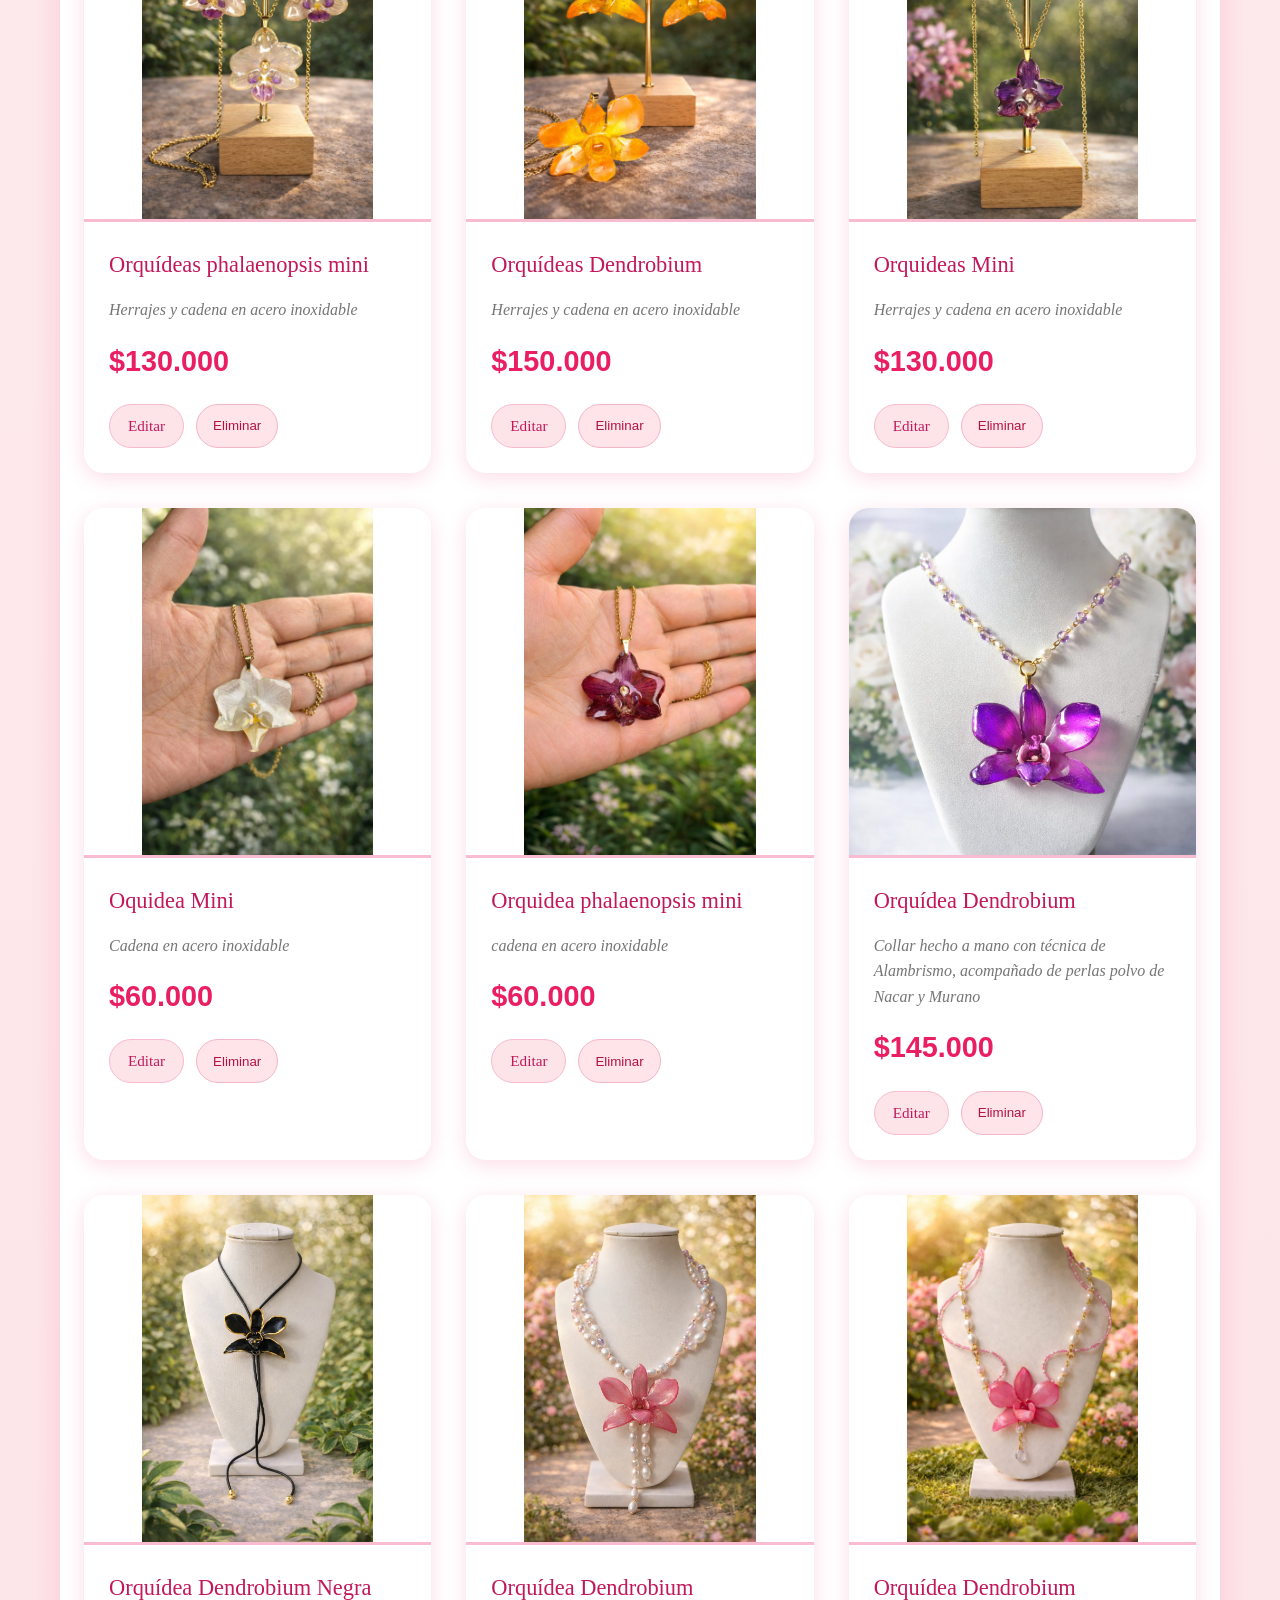
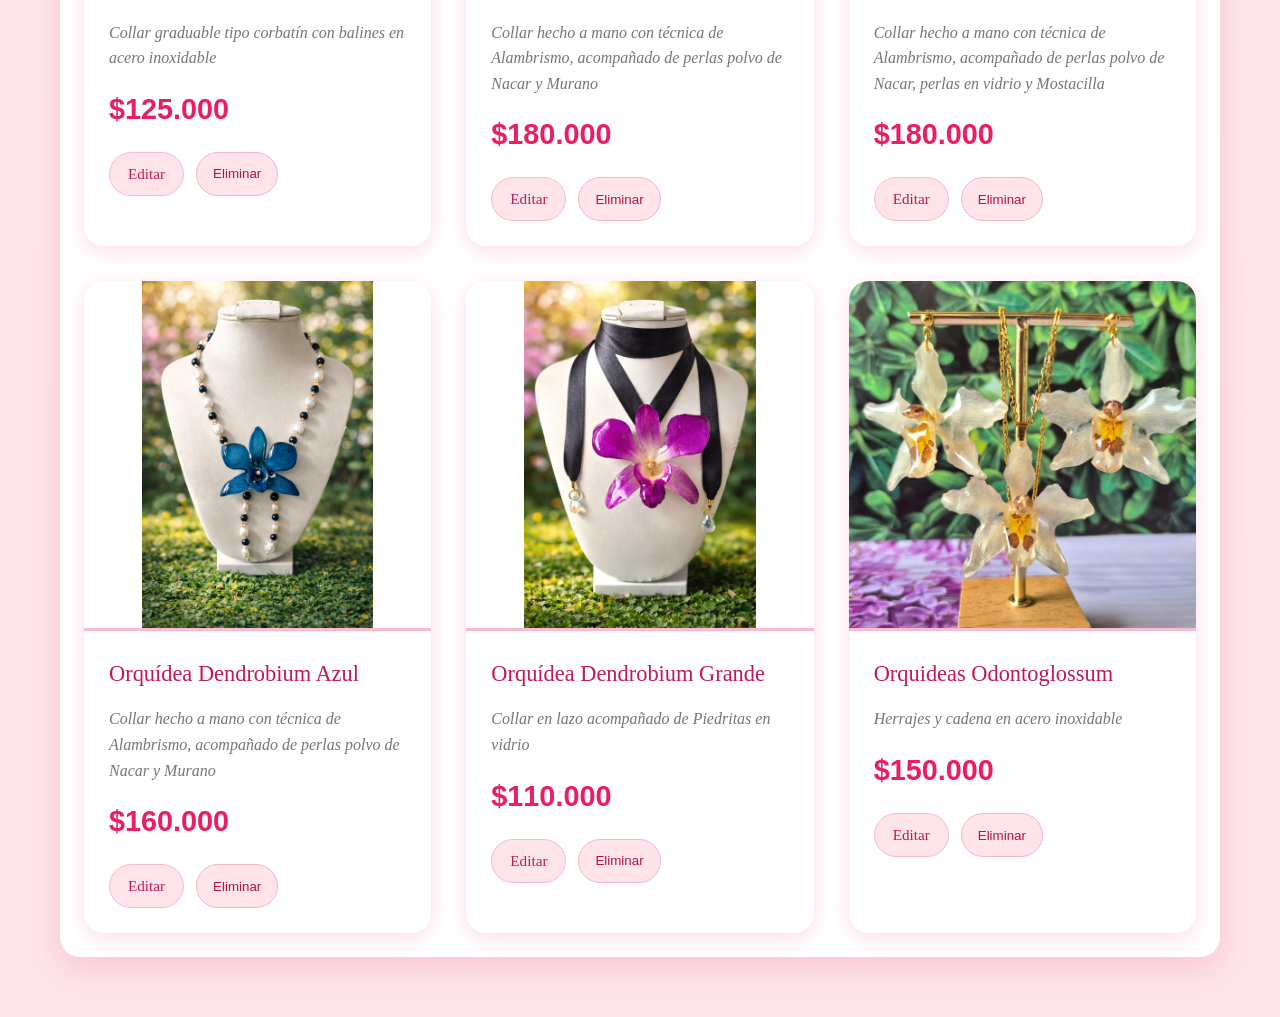
==== commit 828ad028: "actualizacion de catalogo" ====
--- a/admin/index.html
+++ b/admin/index.html
@@ -5,28 +5,46 @@
     <meta name="viewport" content="width=device-width, initial-scale=1.0" />
     <title>Flor Magica - Panel Admin</title>
     <link rel="icon" type="image/png" href="../logo.png" />
+    <link rel="stylesheet" href="../css/styles.css" />
     <link rel="stylesheet" href="admin.css" />
   </head>
   <body>
-    <header class="admin-top">
-      <div class="admin-brand">
-        <img src="../logo.png" alt="Flor Magica" />
-        <div>
-          <span>Panel admin</span>
-          <h1>Catalogo simple</h1>
-        </div>
-      </div>
-      <div class="admin-top-actions">
-        <a
-          class="admin-link"
-          href="../index.html"
-          target="_blank"
-          rel="noopener"
-        >
-          Abrir catalogo
-        </a>
+    <header>
+      <div class="container admin-header">
+        <div class="logo-space admin-brand">
+          <img src="../logo.png" alt="Flor Magica" class="logo" />
+          <div class="admin-brand-text">
+            <span>Panel admin</span>
+            <h1>Catalogo</h1>
+          </div>
+        </div>
+        <div class="admin-top-actions">
+          <a
+            class="admin-link"
+            href="../index.html"
+            target="_blank"
+            rel="noopener"
+          >
+            Abrir catalogo
+          </a>
+        </div>
       </div>
     </header>
+
+    <section class="hero admin-hero">
+      <div class="container">
+        <h1>Panel de edicion del catalogo</h1>
+        <div class="hero-content">
+          <p>
+            Administra los productos con el mismo estilo del catalogo. Aqui
+            puedes agregar, editar y eliminar sin perder el formato visual.
+          </p>
+          <p class="note">
+            Recuerda guardar o descargar catalogo.js al finalizar los cambios.
+          </p>
+        </div>
+      </div>
+    </section>
 
     <main class="admin-main">
       <section class="admin-section">
@@ -179,7 +197,7 @@
             <div class="admin-count" id="adminCount"></div>
           </div>
         </div>
-        <div class="admin-list" id="adminList"></div>
+        <div class="products-grid admin-list" id="adminList"></div>
       </section>
     </main>
 
--- a/css/styles.css
+++ b/css/styles.css
@@ -0,0 +1,1127 @@
+/* Reset y Variables */
+* {
+  margin: 0;
+  padding: 0;
+  box-sizing: border-box;
+}
+
+:root {
+  --rosa-claro: #fde4e8;
+  --rosa-medio: #f8bbd0;
+  --rosa-fuerte: #e91e63;
+  --rosa-oscuro: #c2185b;
+  --texto-principal: #4a4a4a;
+  --texto-secundario: #757575;
+  --blanco: #ffffff;
+  --sombra: rgba(233, 30, 99, 0.15);
+}
+
+body {
+  font-family: "Georgia", "Times New Roman", serif;
+  background: linear-gradient(to bottom, #ffffff 0%, var(--rosa-claro) 100%);
+  color: var(--texto-principal);
+  line-height: 1.6;
+  min-height: 100vh;
+}
+
+.container {
+  max-width: 1200px;
+  margin: 0 auto;
+  padding: 0 20px;
+}
+
+/* Header */
+header {
+  background: var(--blanco);
+  padding: 20px 0;
+  box-shadow: 0 2px 10px var(--sombra);
+  position: sticky;
+  top: 0;
+  z-index: 100;
+}
+
+header .container {
+  display: flex;
+  justify-content: space-between;
+  align-items: center;
+}
+
+.logo-space {
+  flex: 1;
+}
+
+.logo-placeholder {
+  width: 150px;
+  height: 80px;
+  border: 2px dashed var(--rosa-medio);
+  display: flex;
+  align-items: center;
+  justify-content: center;
+  border-radius: 50%;
+  color: var(--rosa-fuerte);
+  font-size: 14px;
+  font-weight: bold;
+}
+
+.logo {
+  height: 80px;
+  width: auto;
+  object-fit: contain;
+  cursor: pointer;
+}
+
+.cart-icon {
+  font-size: 28px;
+  cursor: pointer;
+  position: relative;
+  padding: 10px;
+  transition: transform 0.3s ease;
+}
+
+.cart-icon:hover {
+  transform: scale(1.1);
+}
+
+.cart-count {
+  position: absolute;
+  top: 5px;
+  right: 5px;
+  background: var(--rosa-fuerte);
+  color: var(--blanco);
+  border-radius: 50%;
+  width: 22px;
+  height: 22px;
+  display: flex;
+  align-items: center;
+  justify-content: center;
+  font-size: 12px;
+  font-weight: bold;
+  font-family: "Arial", sans-serif;
+}
+
+/* Promo announcement */
+.promo-overlay {
+  position: fixed;
+  inset: 0;
+  background: rgba(255, 245, 247, 0.85);
+  display: flex;
+  align-items: center;
+  justify-content: center;
+  padding: 20px;
+  z-index: 300;
+  opacity: 1;
+  visibility: visible;
+  transition:
+    opacity 160ms ease,
+    visibility 0ms linear 160ms;
+}
+
+.promo-overlay.hidden {
+  opacity: 0;
+  visibility: hidden;
+  transition:
+    opacity 160ms ease,
+    visibility 0ms linear 160ms;
+}
+
+.promo-card {
+  position: relative;
+  max-width: 520px;
+  width: 100%;
+  background: linear-gradient(135deg, #fff0f5, #ffffff);
+  border: 2px solid var(--rosa-medio);
+  border-radius: 22px;
+  padding: 28px 26px 24px;
+  text-align: center;
+  box-shadow: 0 18px 40px var(--sombra);
+  transform: translateY(0) scale(1);
+  transition:
+    transform 160ms ease,
+    box-shadow 160ms ease;
+}
+
+.promo-overlay.hidden .promo-card {
+  transform: translateY(6px) scale(0.98);
+}
+
+.promo-card h2 {
+  color: var(--rosa-oscuro);
+  font-size: 1.6rem;
+  margin: 10px 0 8px;
+  line-height: 1.3;
+}
+
+.promo-eyebrow {
+  text-transform: uppercase;
+  letter-spacing: 2px;
+  font-size: 0.75rem;
+  color: var(--rosa-fuerte);
+  font-weight: bold;
+}
+
+.promo-subtitle {
+  color: var(--texto-secundario);
+  font-size: 0.95rem;
+}
+
+.promo-close {
+  position: absolute;
+  top: 10px;
+  right: 10px;
+  border: none;
+  background: #fff0f4;
+  color: var(--rosa-oscuro);
+  width: 32px;
+  height: 32px;
+  border-radius: 50%;
+  cursor: pointer;
+  font-size: 16px;
+}
+
+.promo-close:hover {
+  background: #ffe4ec;
+}
+
+/* Hero Section */
+.hero {
+  padding: 60px 20px;
+  text-align: center;
+  background: linear-gradient(135deg, var(--rosa-claro) 0%, #ffffff 100%);
+  position: relative;
+  overflow: hidden;
+}
+
+.hero::before,
+.hero::after {
+  content: "🌸";
+  position: absolute;
+  font-size: 80px;
+  opacity: 0.1;
+}
+
+.hero::before {
+  top: 20px;
+  left: 50px;
+  transform: rotate(-15deg);
+}
+
+.hero::after {
+  bottom: 20px;
+  right: 50px;
+  transform: rotate(15deg);
+}
+
+.hero h1 {
+  font-size: 2.5rem;
+  color: var(--rosa-oscuro);
+  margin-bottom: 30px;
+  font-weight: 400;
+  letter-spacing: 1px;
+  line-height: 1.3;
+}
+
+.hero-content {
+  max-width: 800px;
+  margin: 0 auto;
+}
+
+.hero-content p {
+  font-size: 1.1rem;
+  color: var(--texto-secundario);
+  margin-bottom: 20px;
+  line-height: 1.8;
+}
+
+.hero-content .note {
+  font-style: italic;
+  color: var(--rosa-oscuro);
+  font-size: 1rem;
+  margin-top: 30px;
+}
+
+/* Filters */
+.filters {
+  padding: 40px 20px;
+  text-align: center;
+}
+
+.filters h2 {
+  font-size: 2rem;
+  color: var(--rosa-oscuro);
+  margin-bottom: 30px;
+  font-weight: 400;
+}
+
+.filter-buttons {
+  display: flex;
+  gap: 15px;
+  justify-content: center;
+  flex-wrap: wrap;
+}
+
+.filter-btn {
+  padding: 12px 30px;
+  border: 2px solid var(--rosa-medio);
+  background: var(--blanco);
+  color: var(--rosa-fuerte);
+  border-radius: 30px;
+  cursor: pointer;
+  font-size: 1rem;
+  font-family: "Georgia", serif;
+  transition: all 0.3s ease;
+  font-weight: 500;
+}
+
+.filter-btn:hover {
+  background: var(--rosa-claro);
+  transform: translateY(-2px);
+  box-shadow: 0 4px 15px var(--sombra);
+}
+
+.filter-btn.active {
+  background: var(--rosa-fuerte);
+  color: var(--blanco);
+  border-color: var(--rosa-fuerte);
+}
+
+/* Products Grid */
+.products {
+  padding: 40px 20px 80px;
+}
+
+.products-grid {
+  display: grid;
+  grid-template-columns: repeat(auto-fill, minmax(320px, 1fr));
+  gap: 35px;
+}
+
+.product-empty {
+  grid-column: 1 / -1;
+  text-align: center;
+  color: var(--texto-secundario);
+  padding: 30px 10px;
+  font-style: italic;
+}
+
+.product-card {
+  background: var(--blanco);
+  border-radius: 20px;
+  overflow: hidden;
+  box-shadow: 0 5px 20px var(--sombra);
+  transition: all 0.4s ease;
+  opacity: 1;
+  transform: scale(1);
+}
+
+.product-card:hover {
+  transform: translateY(-10px);
+  box-shadow: 0 10px 30px rgba(233, 30, 99, 0.25);
+}
+
+.product-card.hidden {
+  display: none;
+}
+
+/* Estilos para imágenes de productos */
+.product-image {
+  width: 100%;
+  height: 350px;
+  background: var(--blanco); /* ← Fondo blanco */
+  border-bottom: 3px solid var(--rosa-medio);
+  overflow: hidden;
+  display: flex;
+  align-items: center;
+  justify-content: center;
+  position: relative;
+}
+
+.product-image img {
+  width: 100%;
+  height: 100%;
+  object-fit: contain; /* ← Muestra la imagen completa sin recortar */
+  transition: transform 0.4s ease;
+}
+
+.product-card:hover .product-image img {
+  transform: scale(1.1);
+}
+
+/* Placeholder para cuando no hay imagen */
+.product-image-placeholder {
+  width: 100%;
+  height: 350px;
+  background: linear-gradient(
+    135deg,
+    var(--rosa-claro) 0%,
+    var(--rosa-medio) 100%
+  );
+  display: flex;
+  align-items: center;
+  justify-content: center;
+  border-bottom: 3px solid var(--rosa-medio);
+  position: relative;
+  overflow: hidden;
+}
+
+.product-image-placeholder::before {
+  content: "🌺";
+  position: absolute;
+  font-size: 100px;
+  opacity: 0.3;
+}
+
+.product-image-placeholder span {
+  color: var(--rosa-oscuro);
+  font-size: 1.1rem;
+  font-weight: 500;
+  z-index: 1;
+  background: rgba(255, 255, 255, 0.9);
+  padding: 15px 25px;
+  border-radius: 10px;
+}
+
+.product-info {
+  padding: 25px;
+}
+
+.product-name {
+  font-size: 1.4rem;
+  color: var(--rosa-oscuro);
+  margin-bottom: 10px;
+  font-weight: 500;
+  min-height: 40px;
+}
+
+.product-name:focus,
+.product-description:focus,
+.product-price:focus {
+  outline: 2px solid var(--rosa-medio);
+  background: #fff9fa;
+  border-radius: 5px;
+  padding: 5px;
+}
+
+.product-description {
+  font-size: 1rem;
+  color: var(--texto-secundario);
+  margin-bottom: 15px;
+  font-style: italic;
+}
+
+.product-price {
+  font-size: 1.8rem;
+  color: var(--rosa-fuerte);
+  font-weight: bold;
+  margin-bottom: 20px;
+  font-family: "Arial", sans-serif;
+}
+
+.add-to-cart {
+  width: 100%;
+  padding: 15px;
+  background: var(--rosa-fuerte);
+  color: var(--blanco);
+  border: none;
+  border-radius: 30px;
+  font-size: 1.1rem;
+  cursor: pointer;
+  transition: all 0.3s ease;
+  font-family: "Georgia", serif;
+  font-weight: 500;
+}
+
+.add-to-cart:hover {
+  background: var(--rosa-oscuro);
+  transform: scale(1.05);
+  box-shadow: 0 5px 15px var(--sombra);
+}
+
+.add-to-cart:active {
+  transform: scale(0.98);
+}
+
+/* Cart Modal */
+.cart-modal {
+  display: none;
+  position: fixed;
+  top: 0;
+  left: 0;
+  width: 100%;
+  height: 100%;
+  background: rgba(0, 0, 0, 0.6);
+  z-index: 1000;
+  align-items: center;
+  justify-content: center;
+}
+
+.cart-modal.active {
+  display: flex;
+}
+
+.cart-content {
+  background: var(--blanco);
+  border-radius: 20px;
+  width: 90%;
+  max-width: 600px;
+  max-height: 80vh;
+  overflow: hidden;
+  display: flex;
+  flex-direction: column;
+  box-shadow: 0 10px 40px rgba(0, 0, 0, 0.3);
+}
+
+.cart-header {
+  background: linear-gradient(
+    135deg,
+    var(--rosa-fuerte) 0%,
+    var(--rosa-oscuro) 100%
+  );
+  color: var(--blanco);
+  padding: 25px;
+  display: flex;
+  justify-content: space-between;
+  align-items: center;
+}
+
+.cart-header h2 {
+  font-size: 1.8rem;
+  font-weight: 400;
+}
+
+.close-cart {
+  background: none;
+  border: none;
+  color: var(--blanco);
+  font-size: 2rem;
+  cursor: pointer;
+  padding: 0;
+  width: 35px;
+  height: 35px;
+  display: flex;
+  align-items: center;
+  justify-content: center;
+  border-radius: 50%;
+  transition: all 0.3s ease;
+}
+
+.close-cart:hover {
+  background: rgba(255, 255, 255, 0.2);
+}
+
+.cart-items {
+  padding: 25px;
+  overflow-y: auto;
+  flex: 1;
+}
+
+.cart-item {
+  display: flex;
+  justify-content: space-between;
+  align-items: center;
+  padding: 15px;
+  border-bottom: 1px solid var(--rosa-claro);
+  margin-bottom: 15px;
+}
+
+.cart-item-info h4 {
+  color: var(--rosa-oscuro);
+  margin-bottom: 5px;
+  font-size: 1.1rem;
+}
+
+.cart-item-info p {
+  color: var(--texto-secundario);
+  font-size: 0.9rem;
+}
+
+.cart-item-price {
+  font-size: 1.3rem;
+  color: var(--rosa-fuerte);
+  font-weight: bold;
+  font-family: "Arial", sans-serif;
+}
+
+.remove-item {
+  background: none;
+  border: none;
+  color: var(--texto-secundario);
+  cursor: pointer;
+  font-size: 1.2rem;
+  padding: 5px 10px;
+  transition: all 0.3s ease;
+}
+
+.remove-item:hover {
+  color: var(--rosa-fuerte);
+}
+
+.cart-empty {
+  text-align: center;
+  padding: 40px 20px;
+  color: var(--texto-secundario);
+  font-size: 1.1rem;
+}
+
+.cart-footer {
+  padding: 25px;
+  border-top: 2px solid var(--rosa-claro);
+}
+
+.btn-whatsapp {
+  width: 100%;
+  padding: 18px;
+  background: #25d366;
+  color: var(--blanco);
+  border: none;
+  border-radius: 30px;
+  font-size: 1.2rem;
+  cursor: pointer;
+  transition: all 0.3s ease;
+  font-family: "Georgia", serif;
+  font-weight: 500;
+}
+
+.btn-whatsapp:hover {
+  background: #20ba5a;
+  transform: scale(1.05);
+  box-shadow: 0 5px 20px rgba(37, 211, 102, 0.4);
+}
+
+.btn-whatsapp:active {
+  transform: scale(0.98);
+}
+
+/* Footer */
+footer {
+  background: var(--rosa-oscuro);
+  color: var(--blanco);
+  padding: 40px 20px;
+  text-align: center;
+  margin-top: 60px;
+}
+
+.footer-decoration {
+  font-size: 2rem;
+  margin-bottom: 20px;
+}
+
+footer p {
+  margin: 10px 0;
+  font-size: 1rem;
+}
+
+.footer-note {
+  opacity: 0.8;
+  font-size: 0.9rem;
+}
+
+/* Animaciones */
+@keyframes fadeIn {
+  from {
+    opacity: 0;
+    transform: translateY(20px);
+  }
+  to {
+    opacity: 1;
+    transform: translateY(0);
+  }
+}
+
+.product-card {
+  animation: fadeIn 0.5s ease forwards;
+}
+
+/* Responsive Mejorado */
+
+/* Tablets - Pantallas medianas (768px - 1024px) */
+@media (max-width: 1024px) {
+  .container {
+    padding: 0 15px;
+  }
+
+  .hero h1 {
+    font-size: 2.2rem;
+  }
+
+  .products-grid {
+    grid-template-columns: repeat(2, 1fr);
+    gap: 25px;
+  }
+
+  .product-image,
+  .product-image-placeholder {
+    height: 320px;
+  }
+}
+
+/* Tablets pequeñas y móviles grandes (481px - 768px) */
+@media (max-width: 768px) {
+  /* Header */
+  header {
+    padding: 15px 0;
+  }
+
+  .logo-placeholder {
+    width: 100px;
+    height: 50px;
+    font-size: 11px;
+  }
+
+  .logo {
+    height: 50px;
+  }
+
+  .cart-icon {
+    font-size: 24px;
+  }
+
+  /* Hero */
+  .hero {
+    padding: 40px 15px;
+  }
+
+  .hero h1 {
+    font-size: 1.6rem;
+    margin-bottom: 20px;
+    line-height: 1.4;
+  }
+
+  .hero-content p {
+    font-size: 0.95rem;
+    line-height: 1.6;
+  }
+
+  .hero-content .note {
+    font-size: 0.9rem;
+    margin-top: 20px;
+  }
+
+  .hero::before,
+  .hero::after {
+    font-size: 50px;
+  }
+
+  /* Filtros */
+  .filters {
+    padding: 30px 15px;
+  }
+
+  .filters h2 {
+    font-size: 1.6rem;
+    margin-bottom: 20px;
+  }
+
+  .filter-buttons {
+    gap: 10px;
+    justify-content: center;
+  }
+
+  .filter-btn {
+    padding: 10px 18px;
+    font-size: 0.9rem;
+  }
+
+  /* Productos */
+  .products {
+    padding: 30px 15px 60px;
+  }
+
+  .products-grid {
+    grid-template-columns: repeat(2, 1fr);
+    gap: 20px;
+  }
+
+  .product-image,
+  .product-image-placeholder {
+    height: 250px;
+    background-size: cover;
+    background-position: center;
+  }
+
+  .product-image-placeholder::before {
+    font-size: 60px;
+  }
+
+  .product-image-placeholder span {
+    font-size: 0.9rem;
+    padding: 10px 15px;
+  }
+
+  .product-info {
+    padding: 15px;
+  }
+
+  .product-name {
+    font-size: 1.1rem;
+    min-height: 35px;
+  }
+
+  .product-description {
+    font-size: 0.85rem;
+    margin-bottom: 10px;
+  }
+
+  .product-price {
+    font-size: 1.4rem;
+    margin-bottom: 15px;
+  }
+
+  .add-to-cart {
+    padding: 12px;
+    font-size: 0.95rem;
+  }
+
+  /* Modal del carrito */
+  .cart-content {
+    width: 95%;
+    max-height: 85vh;
+  }
+
+  .cart-header {
+    padding: 20px;
+  }
+
+  .cart-header h2 {
+    font-size: 1.4rem;
+  }
+
+  .cart-items {
+    padding: 20px;
+  }
+
+  .cart-item {
+    flex-direction: column;
+    align-items: flex-start;
+    gap: 10px;
+    padding: 12px;
+  }
+
+  .cart-item > div:last-child {
+    display: flex;
+    justify-content: space-between;
+    align-items: center;
+    width: 100%;
+  }
+
+  .cart-item-info h4 {
+    font-size: 1rem;
+  }
+
+  .cart-item-info p {
+    font-size: 0.85rem;
+  }
+
+  .cart-item-price {
+    font-size: 1.2rem;
+  }
+
+  .cart-footer {
+    padding: 20px;
+  }
+
+  .btn-whatsapp {
+    padding: 15px;
+    font-size: 1rem;
+  }
+
+  /* Footer */
+  footer {
+    padding: 30px 15px;
+  }
+
+  .footer-decoration {
+    font-size: 1.5rem;
+    margin-bottom: 15px;
+  }
+
+  footer p {
+    font-size: 0.9rem;
+  }
+}
+
+/* Móviles (320px - 480px) */
+@media (max-width: 480px) {
+  /* Header */
+  .logo-placeholder {
+    width: 80px;
+    height: 40px;
+    font-size: 9px;
+  }
+
+  .logo {
+    height: 40px;
+  }
+
+  .cart-icon {
+    font-size: 22px;
+    padding: 8px;
+  }
+
+  .cart-count {
+    width: 20px;
+    height: 20px;
+    font-size: 11px;
+    top: 3px;
+    right: 3px;
+  }
+
+  /* Hero */
+  .hero {
+    padding: 30px 15px;
+  }
+
+  .hero h1 {
+    font-size: 1.4rem;
+    margin-bottom: 15px;
+  }
+
+  .hero-content p {
+    font-size: 0.9rem;
+    margin-bottom: 15px;
+  }
+
+  .hero-content .note {
+    font-size: 0.85rem;
+  }
+
+  .hero::before,
+  .hero::after {
+    font-size: 40px;
+  }
+
+  /* Filtros */
+  .filters {
+    padding: 25px 10px;
+  }
+
+  .filters h2 {
+    font-size: 1.4rem;
+    margin-bottom: 15px;
+  }
+
+  .filter-buttons {
+    gap: 8px;
+  }
+
+  .filter-btn {
+    padding: 8px 15px;
+    font-size: 0.85rem;
+    border-width: 1.5px;
+  }
+
+  /* Productos */
+  .products {
+    padding: 25px 10px 50px;
+  }
+
+  .products-grid {
+    grid-template-columns: 1fr;
+    gap: 20px;
+  }
+
+  .product-card {
+    max-width: 100%;
+  }
+
+  .product-image,
+  .product-image-placeholder {
+    height: 300px;
+  }
+
+  .product-image-placeholder::before {
+    font-size: 70px;
+  }
+
+  .product-image-placeholder span {
+    font-size: 0.95rem;
+    padding: 12px 20px;
+  }
+
+  .product-info {
+    padding: 18px;
+  }
+
+  .product-name {
+    font-size: 1.2rem;
+    min-height: auto;
+    margin-bottom: 8px;
+  }
+
+  .product-description {
+    font-size: 0.9rem;
+    margin-bottom: 12px;
+  }
+
+  .product-price {
+    font-size: 1.6rem;
+    margin-bottom: 15px;
+  }
+
+  .add-to-cart {
+    padding: 14px;
+    font-size: 1rem;
+    border-radius: 25px;
+  }
+
+  /* Modal del carrito */
+  .cart-content {
+    width: 100%;
+    max-width: 100%;
+    max-height: 90vh;
+    border-radius: 15px 15px 0 0;
+    margin-top: auto;
+  }
+
+  .cart-header {
+    padding: 18px;
+    border-radius: 15px 15px 0 0;
+  }
+
+  .cart-header h2 {
+    font-size: 1.3rem;
+  }
+
+  .close-cart {
+    font-size: 1.8rem;
+    width: 32px;
+    height: 32px;
+  }
+
+  .cart-items {
+    padding: 15px;
+  }
+
+  .cart-item {
+    padding: 10px;
+    margin-bottom: 10px;
+  }
+
+  .cart-item-info h4 {
+    font-size: 0.95rem;
+  }
+
+  .cart-item-info p {
+    font-size: 0.8rem;
+  }
+
+  .cart-item-price {
+    font-size: 1.1rem;
+  }
+
+  .remove-item {
+    font-size: 1.1rem;
+    padding: 3px 8px;
+  }
+
+  .cart-empty {
+    padding: 30px 15px;
+    font-size: 1rem;
+  }
+
+  .cart-footer {
+    padding: 15px;
+  }
+
+  .btn-whatsapp {
+    padding: 14px;
+    font-size: 1rem;
+    border-radius: 25px;
+  }
+
+  /* Footer */
+  footer {
+    padding: 25px 15px;
+    margin-top: 40px;
+  }
+
+  .footer-decoration {
+    font-size: 1.3rem;
+  }
+
+  footer p {
+    font-size: 0.85rem;
+    margin: 8px 0;
+  }
+
+  .footer-note {
+    font-size: 0.8rem;
+  }
+}
+
+/* Móviles muy pequeños (hasta 360px) */
+@media (max-width: 360px) {
+  .hero h1 {
+    font-size: 1.2rem;
+  }
+
+  .filters h2 {
+    font-size: 1.2rem;
+  }
+
+  .filter-btn {
+    padding: 7px 12px;
+    font-size: 0.8rem;
+  }
+
+  .product-name {
+    font-size: 1.1rem;
+  }
+
+  .product-price {
+    font-size: 1.4rem;
+  }
+
+  .product-image,
+  .product-image-placeholder {
+    height: 280px;
+  }
+}
+
+/* Landscape en móviles */
+@media (max-height: 600px) and (orientation: landscape) {
+  .hero {
+    padding: 20px 15px;
+  }
+
+  .hero h1 {
+    font-size: 1.3rem;
+    margin-bottom: 10px;
+  }
+
+  .hero-content p {
+    font-size: 0.85rem;
+    margin-bottom: 10px;
+  }
+
+  .filters {
+    padding: 20px 15px;
+  }
+
+  .filters h2 {
+    font-size: 1.3rem;
+    margin-bottom: 15px;
+  }
+
+  .cart-content {
+    max-height: 95vh;
+  }
+}
+
+/* Mejorar táctil en móviles */
+@media (hover: none) and (pointer: coarse) {
+  .filter-btn,
+  .add-to-cart,
+  .cart-icon,
+  .close-cart,
+  .remove-item,
+  .btn-whatsapp {
+    min-height: 44px;
+    min-width: 44px;
+  }
+
+  .filter-btn:active,
+  .add-to-cart:active,
+  .btn-whatsapp:active {
+    transform: scale(0.95);
+  }
+}
--- a/admin/admin.css
+++ b/admin/admin.css
@@ -1,13 +1,12 @@
 :root {
-  --rose-50: #fff5f7;
-  --rose-100: #fde4e8;
-  --rose-200: #f8bbd0;
-  --rose-500: #e91e63;
-  --rose-700: #c2185b;
-  --ink: #3a3a3a;
-  --muted: #6c6c6c;
-  --white: #ffffff;
-  --shadow: rgba(233, 30, 99, 0.12);
+  --rosa-claro: #fde4e8;
+  --rosa-medio: #f8bbd0;
+  --rosa-fuerte: #e91e63;
+  --rosa-oscuro: #c2185b;
+  --texto-principal: #4a4a4a;
+  --texto-secundario: #757575;
+  --blanco: #ffffff;
+  --sombra: rgba(233, 30, 99, 0.15);
 }
 
 * {
@@ -18,21 +17,20 @@
 
 body {
   font-family: "Georgia", "Times New Roman", serif;
-  color: var(--ink);
-  background: linear-gradient(120deg, var(--rose-50), #ffffff 60%);
+  color: var(--texto-principal);
+  background: linear-gradient(to bottom, #ffffff 0%, var(--rosa-claro) 100%);
   min-height: 100vh;
 }
 
-.admin-top {
+.admin-hero h1 {
+  font-size: 2.2rem;
+}
+
+.admin-header {
   display: flex;
   justify-content: space-between;
   align-items: center;
-  padding: 24px 32px;
-  background: var(--white);
-  box-shadow: 0 6px 20px var(--shadow);
-  position: sticky;
-  top: 0;
-  z-index: 10;
+  gap: 20px;
 }
 
 .admin-brand {
@@ -41,49 +39,45 @@
   gap: 16px;
 }
 
-.admin-brand img {
-  width: 60px;
-  height: 60px;
-  object-fit: contain;
-}
-
-.admin-brand span {
+.admin-brand-text span {
   text-transform: uppercase;
   letter-spacing: 2px;
   font-size: 0.75rem;
-  color: var(--rose-500);
-}
-
-.admin-brand h1 {
+  color: var(--rosa-fuerte);
+}
+
+.admin-brand-text h1 {
   font-size: 1.5rem;
-  color: var(--rose-700);
+  color: var(--rosa-oscuro);
   font-weight: 500;
 }
 
 .admin-link {
   text-decoration: none;
-  border: 1px solid var(--rose-200);
+  border: 1px solid var(--rosa-medio);
   padding: 10px 18px;
   border-radius: 999px;
-  color: var(--rose-700);
+  color: var(--rosa-oscuro);
   transition: all 0.3s ease;
 }
 
 .admin-link:hover {
-  background: var(--rose-100);
+  background: var(--rosa-claro);
 }
 
 .admin-main {
-  padding: 32px;
+  max-width: 1200px;
+  margin: 0 auto;
+  padding: 0 20px 60px;
   display: grid;
   gap: 28px;
 }
 
 .admin-section {
-  background: var(--white);
+  background: var(--blanco);
   border-radius: 20px;
   padding: 24px;
-  box-shadow: 0 10px 30px var(--shadow);
+  box-shadow: 0 10px 30px var(--sombra);
 }
 
 .admin-section-header {
@@ -95,7 +89,7 @@
 }
 
 .admin-section-header h2 {
-  color: var(--rose-700);
+  color: var(--rosa-oscuro);
   font-weight: 500;
   font-size: 1.4rem;
 }
@@ -114,7 +108,7 @@
 }
 
 .admin-card h3 {
-  color: var(--rose-700);
+  color: var(--rosa-oscuro);
   margin-bottom: 12px;
 }
 
@@ -131,13 +125,13 @@
 
 .admin-field label {
   font-size: 0.9rem;
-  color: var(--muted);
+  color: var(--texto-secundario);
 }
 
 .admin-field input,
 .admin-field select,
 .admin-field textarea {
-  border: 1px solid var(--rose-100);
+  border: 1px solid var(--rosa-claro);
   border-radius: 12px;
   padding: 10px 12px;
   font-family: inherit;
@@ -168,8 +162,8 @@
 }
 
 .admin-primary {
-  background: var(--rose-500);
-  color: var(--white);
+  background: var(--rosa-fuerte);
+  color: var(--blanco);
 }
 
 .admin-primary:disabled {
@@ -178,13 +172,13 @@
 }
 
 .admin-primary:hover:not(:disabled) {
-  background: var(--rose-700);
+  background: var(--rosa-oscuro);
 }
 
 .admin-secondary {
-  background: var(--rose-100);
-  color: var(--rose-700);
-  border: 1px solid var(--rose-200);
+  background: var(--rosa-claro);
+  color: var(--rosa-oscuro);
+  border: 1px solid var(--rosa-medio);
 }
 
 .admin-secondary:hover {
@@ -196,7 +190,7 @@
   align-items: center;
   gap: 10px;
   padding: 10px 16px;
-  border: 1px dashed var(--rose-200);
+  border: 1px dashed var(--rosa-medio);
   border-radius: 12px;
   cursor: pointer;
   background: #fff7f9;
@@ -213,12 +207,12 @@
 
 .admin-status {
   font-size: 0.95rem;
-  color: var(--muted);
+  color: var(--texto-secundario);
 }
 
 .admin-hint {
   margin-top: 12px;
-  color: var(--muted);
+  color: var(--texto-secundario);
   font-size: 0.85rem;
 }
 
@@ -233,7 +227,7 @@
   gap: 12px;
   align-items: flex-start;
   background: #fff6f9;
-  border: 1px solid var(--rose-100);
+  border: 1px solid var(--rosa-claro);
   padding: 12px 14px;
   border-radius: 14px;
 }
@@ -242,8 +236,8 @@
   width: 28px;
   height: 28px;
   border-radius: 50%;
-  background: var(--rose-500);
-  color: var(--white);
+  background: var(--rosa-fuerte);
+  color: var(--blanco);
   display: grid;
   place-items: center;
   font-weight: 600;
@@ -252,7 +246,7 @@
 
 .admin-image-preview {
   margin-top: 10px;
-  border: 1px dashed var(--rose-200);
+  border: 1px dashed var(--rosa-medio);
   border-radius: 14px;
   padding: 10px;
   display: grid;
@@ -260,7 +254,7 @@
   background: #fff9fb;
   align-items: center;
   justify-items: center;
-  color: var(--muted);
+  color: var(--texto-secundario);
   font-size: 0.85rem;
 }
 
@@ -269,9 +263,9 @@
   max-width: 220px;
   height: 160px;
   object-fit: contain;
-  background: var(--white);
+  background: var(--blanco);
   border-radius: 10px;
-  border: 1px solid var(--rose-100);
+  border: 1px solid var(--rosa-claro);
 }
 
 .admin-image-preview.empty img {
@@ -299,13 +293,13 @@
 .admin-stat span {
   display: block;
   font-size: 0.8rem;
-  color: var(--muted);
+  color: var(--texto-secundario);
 }
 
 .admin-stat strong {
   display: block;
   font-size: 1.2rem;
-  color: var(--rose-700);
+  color: var(--rosa-oscuro);
 }
 
 .admin-validation {
@@ -316,122 +310,30 @@
 }
 
 .admin-list {
-  display: grid;
-  gap: 16px;
-}
-
-.admin-row {
-  border: 1px solid var(--rose-100);
-  border-radius: 16px;
-  padding: 16px;
-  display: grid;
-  gap: 12px;
-}
-
-.admin-row-header {
-  display: flex;
-  justify-content: space-between;
-  align-items: center;
-  gap: 12px;
-}
-
-.admin-row-header h4 {
-  color: var(--rose-700);
-  font-weight: 600;
-}
-
-.admin-thumb {
-  width: 70px;
-  height: 70px;
-  border-radius: 12px;
-  border: 1px solid var(--rose-100);
-  display: grid;
-  place-items: center;
-  overflow: hidden;
-  background: #fff7f9;
-}
-
-.admin-thumb img {
-  width: 100%;
-  height: 100%;
-  object-fit: cover;
-}
-
-.admin-row-grid {
-  display: grid;
-  grid-template-columns: repeat(auto-fit, minmax(180px, 1fr));
-  gap: 12px;
-}
-
-.admin-row-actions {
-  display: flex;
-  justify-content: flex-end;
-}
-
-.admin-remove {
-  border: 1px solid #f2b8c5;
-  background: #fff1f4;
-  color: #b31243;
-  padding: 8px 14px;
-  border-radius: 999px;
-  cursor: pointer;
-}
-
-.admin-count {
-  color: var(--muted);
-  font-size: 0.9rem;
-}
-
-.admin-list {
-  display: grid;
-  gap: 16px;
-}
-
-.admin-row {
-  border: 1px solid var(--rose-100);
-  border-radius: 16px;
-  padding: 16px;
-  display: grid;
-  gap: 12px;
-}
-
-.admin-row-header {
-  display: flex;
-  justify-content: space-between;
-  align-items: center;
-  gap: 10px;
-}
-
-.admin-row-header h4 {
-  color: var(--rose-700);
-  font-weight: 500;
-}
-
-.admin-thumb {
-  width: 70px;
-  height: 70px;
-  border-radius: 12px;
-  overflow: hidden;
-  border: 1px solid var(--rose-100);
-  background: #fff6f8;
-}
-
-.admin-thumb img {
-  width: 100%;
-  height: 100%;
-  object-fit: cover;
-}
-
-.admin-row-grid {
-  display: grid;
-  grid-template-columns: repeat(auto-fit, minmax(180px, 1fr));
-  gap: 10px;
-}
-
-.admin-row-actions {
-  display: flex;
-  gap: 10px;
-  align-items: center;
+  margin-top: 8px;
+}
+
+.admin-card-actions {
+  display: flex;
+  gap: 12px;
+  margin-top: 12px;
+  flex-wrap: wrap;
+}
+
+.admin-edit-panel {
+  margin-top: 14px;
+  border-top: 1px dashed var(--rosa-medio);
+  padding-top: 14px;
+  display: none;
+  gap: 12px;
+}
+
+.admin-edit-panel.open {
+  display: grid;
+}
+
+.admin-edit-panel .admin-field {
+  gap: 8px;
 }
 
 .admin-remove {
@@ -447,8 +349,13 @@
   background: #ffd3de;
 }
 
+.admin-count {
+  color: var(--texto-secundario);
+  font-size: 0.9rem;
+}
+
 .admin-preview {
-  border: 1px solid var(--rose-100);
+  border: 1px solid var(--rosa-claro);
   border-radius: 16px;
   overflow: hidden;
   min-height: 280px;
@@ -463,10 +370,10 @@
 }
 
 .preview-card {
-  background: var(--white);
+  background: var(--blanco);
   border-radius: 14px;
   padding: 12px;
-  box-shadow: 0 6px 16px var(--shadow);
+  box-shadow: 0 6px 16px var(--sombra);
   display: grid;
   gap: 8px;
 }
@@ -477,34 +384,33 @@
   object-fit: contain;
   background: #ffffff;
   border-radius: 10px;
-  border: 1px solid var(--rose-100);
+  border: 1px solid var(--rosa-claro);
 }
 
 .preview-card h4 {
-  color: var(--rose-700);
+  color: var(--rosa-oscuro);
   font-size: 1rem;
   font-weight: 500;
 }
 
 .preview-card p {
-  color: var(--muted);
+  color: var(--texto-secundario);
   font-size: 0.85rem;
 }
 
 .preview-card span {
-  color: var(--rose-500);
+  color: var(--rosa-fuerte);
   font-weight: 600;
 }
 
 @media (max-width: 768px) {
-  .admin-top {
+  .admin-header {
     flex-direction: column;
     align-items: flex-start;
-    gap: 16px;
   }
 
   .admin-main {
-    padding: 24px;
+    padding: 0 15px 40px;
   }
 
   .admin-section-header {
@@ -515,7 +421,7 @@
 
 @media (max-width: 480px) {
   .admin-main {
-    padding: 18px;
+    padding: 0 12px 32px;
   }
 
   .admin-section {
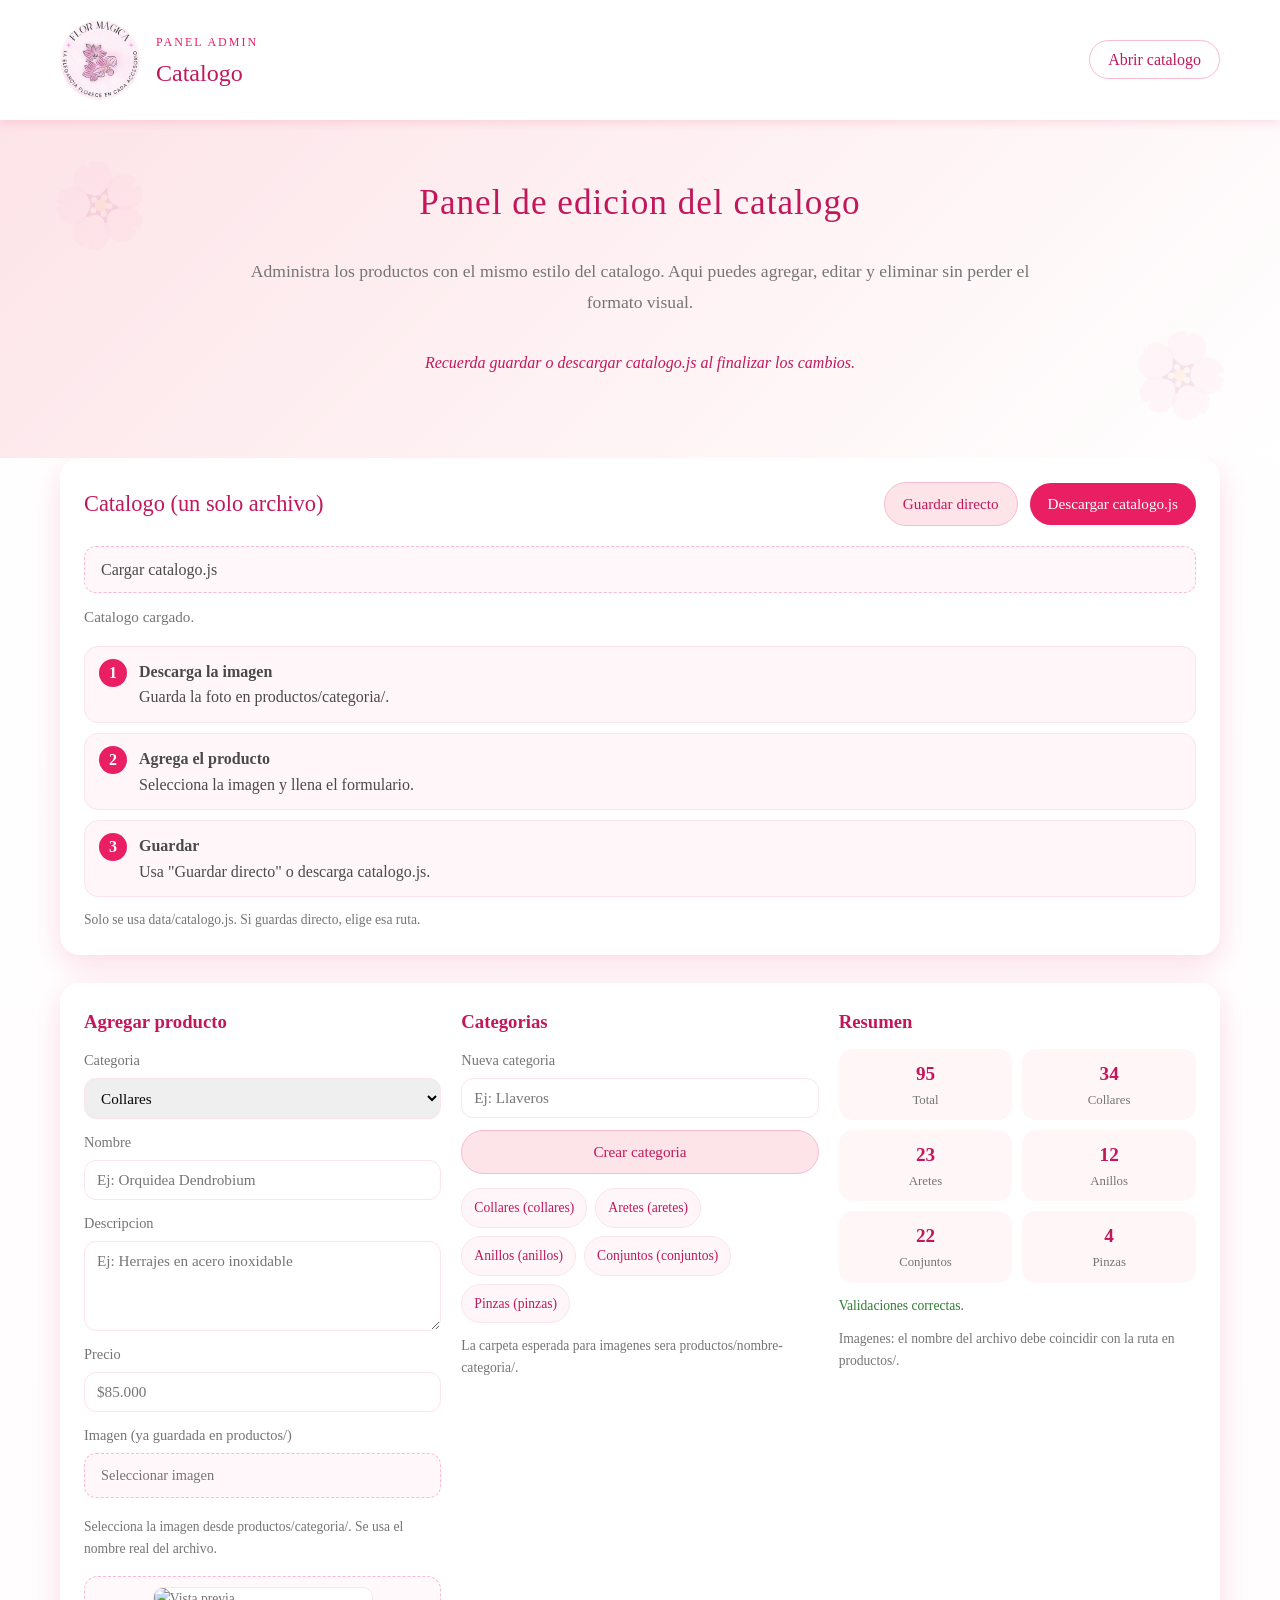
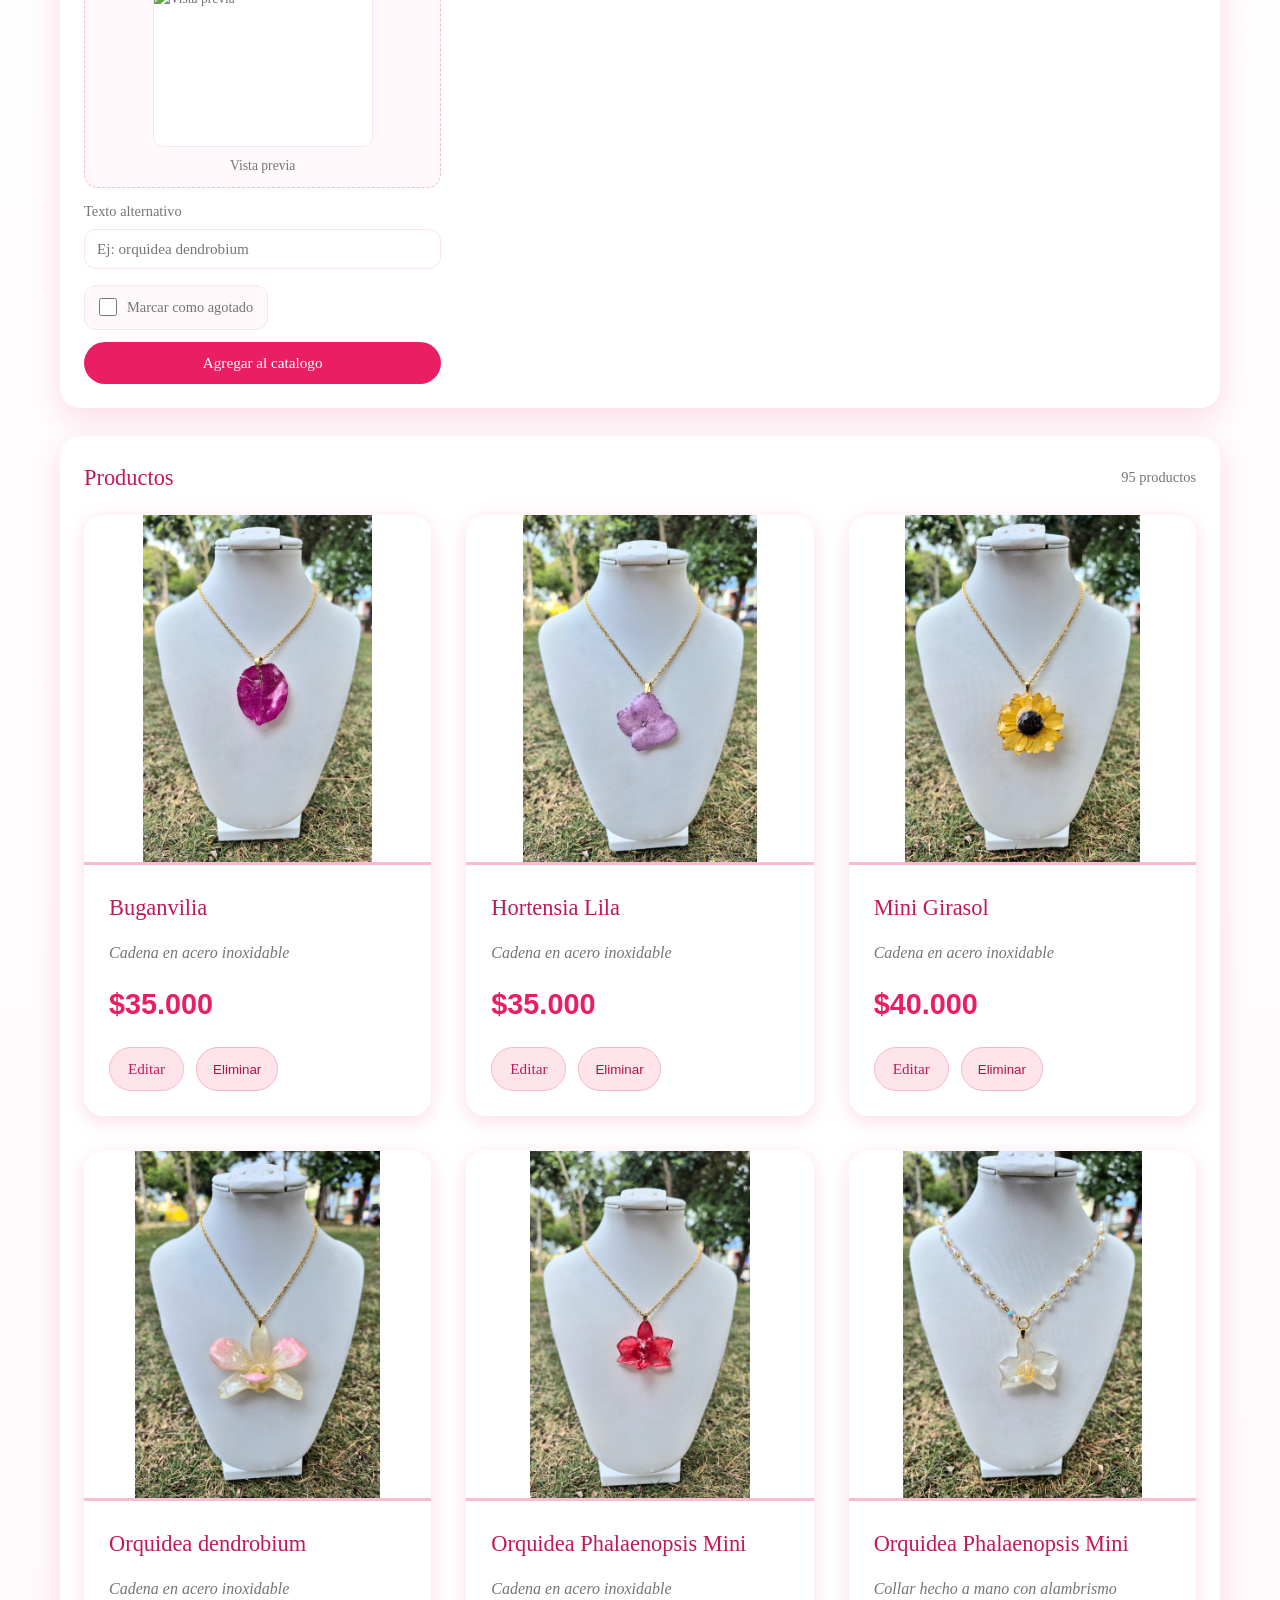
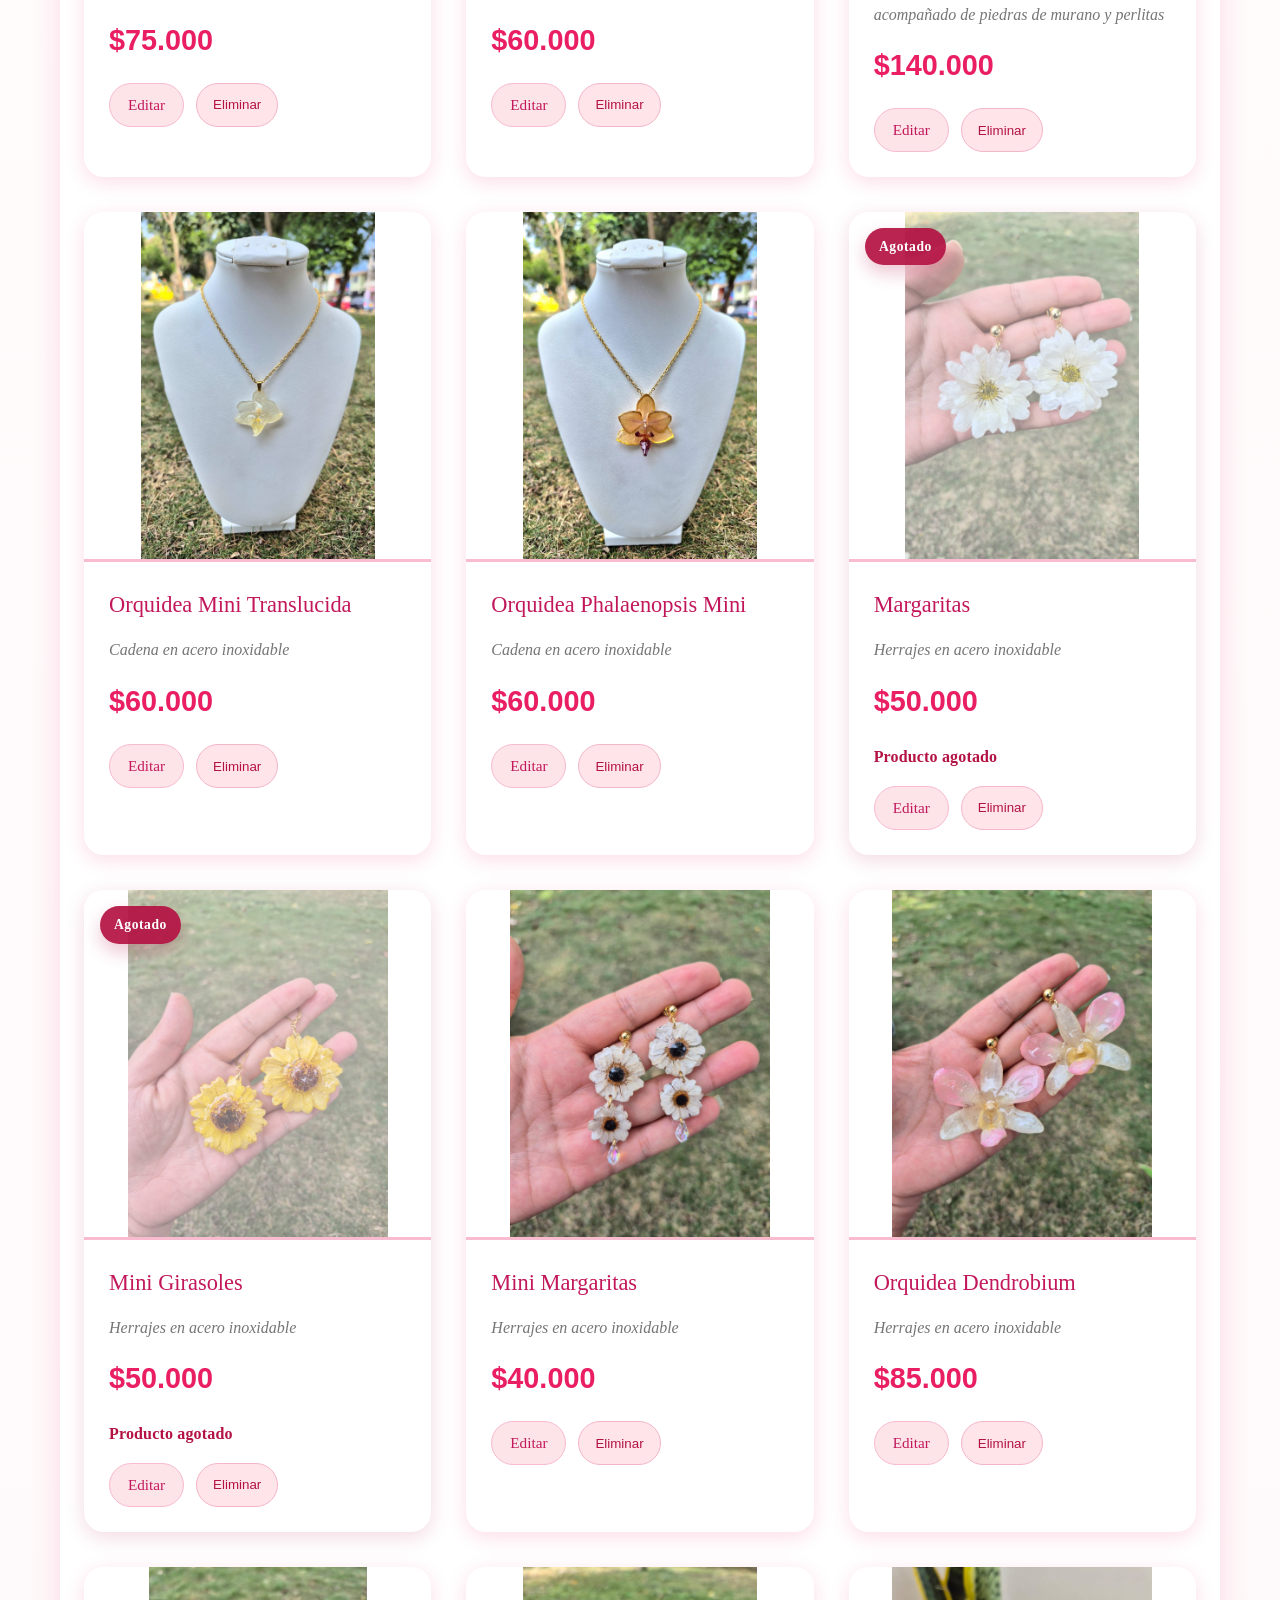
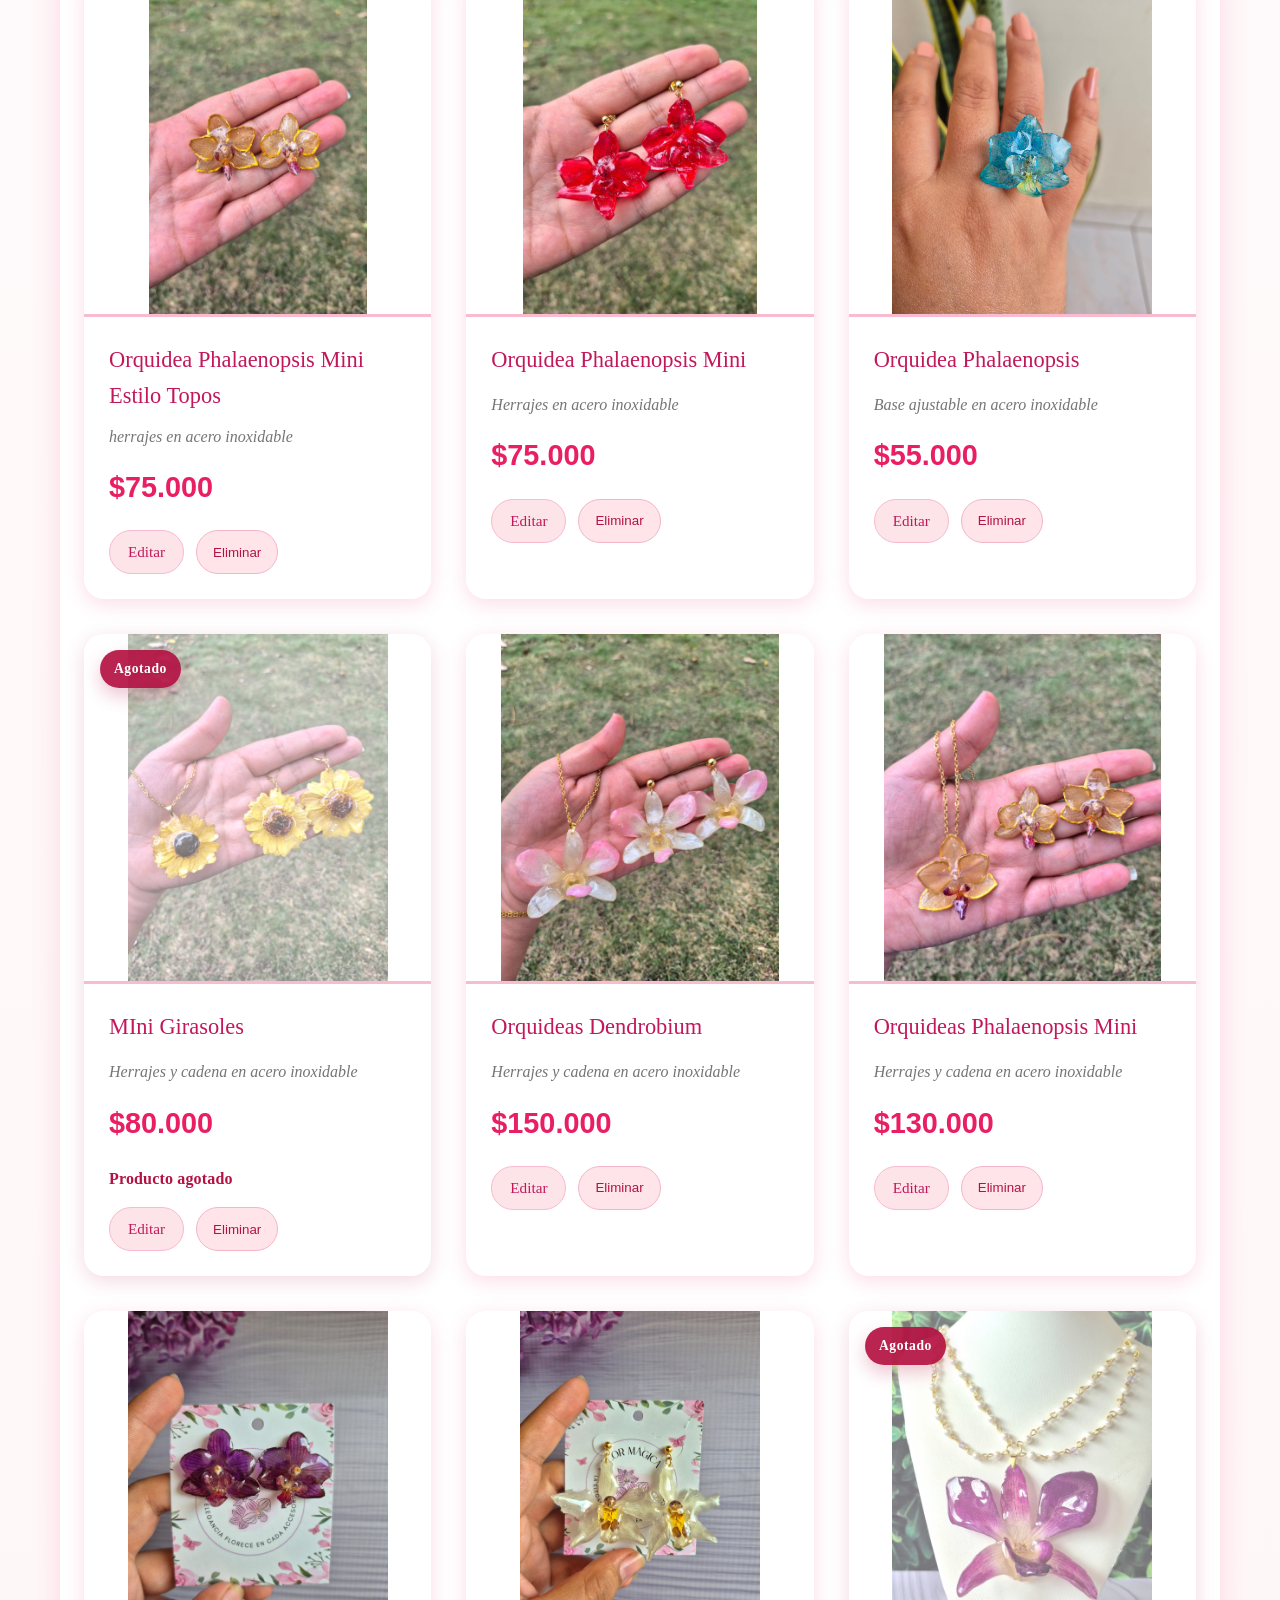
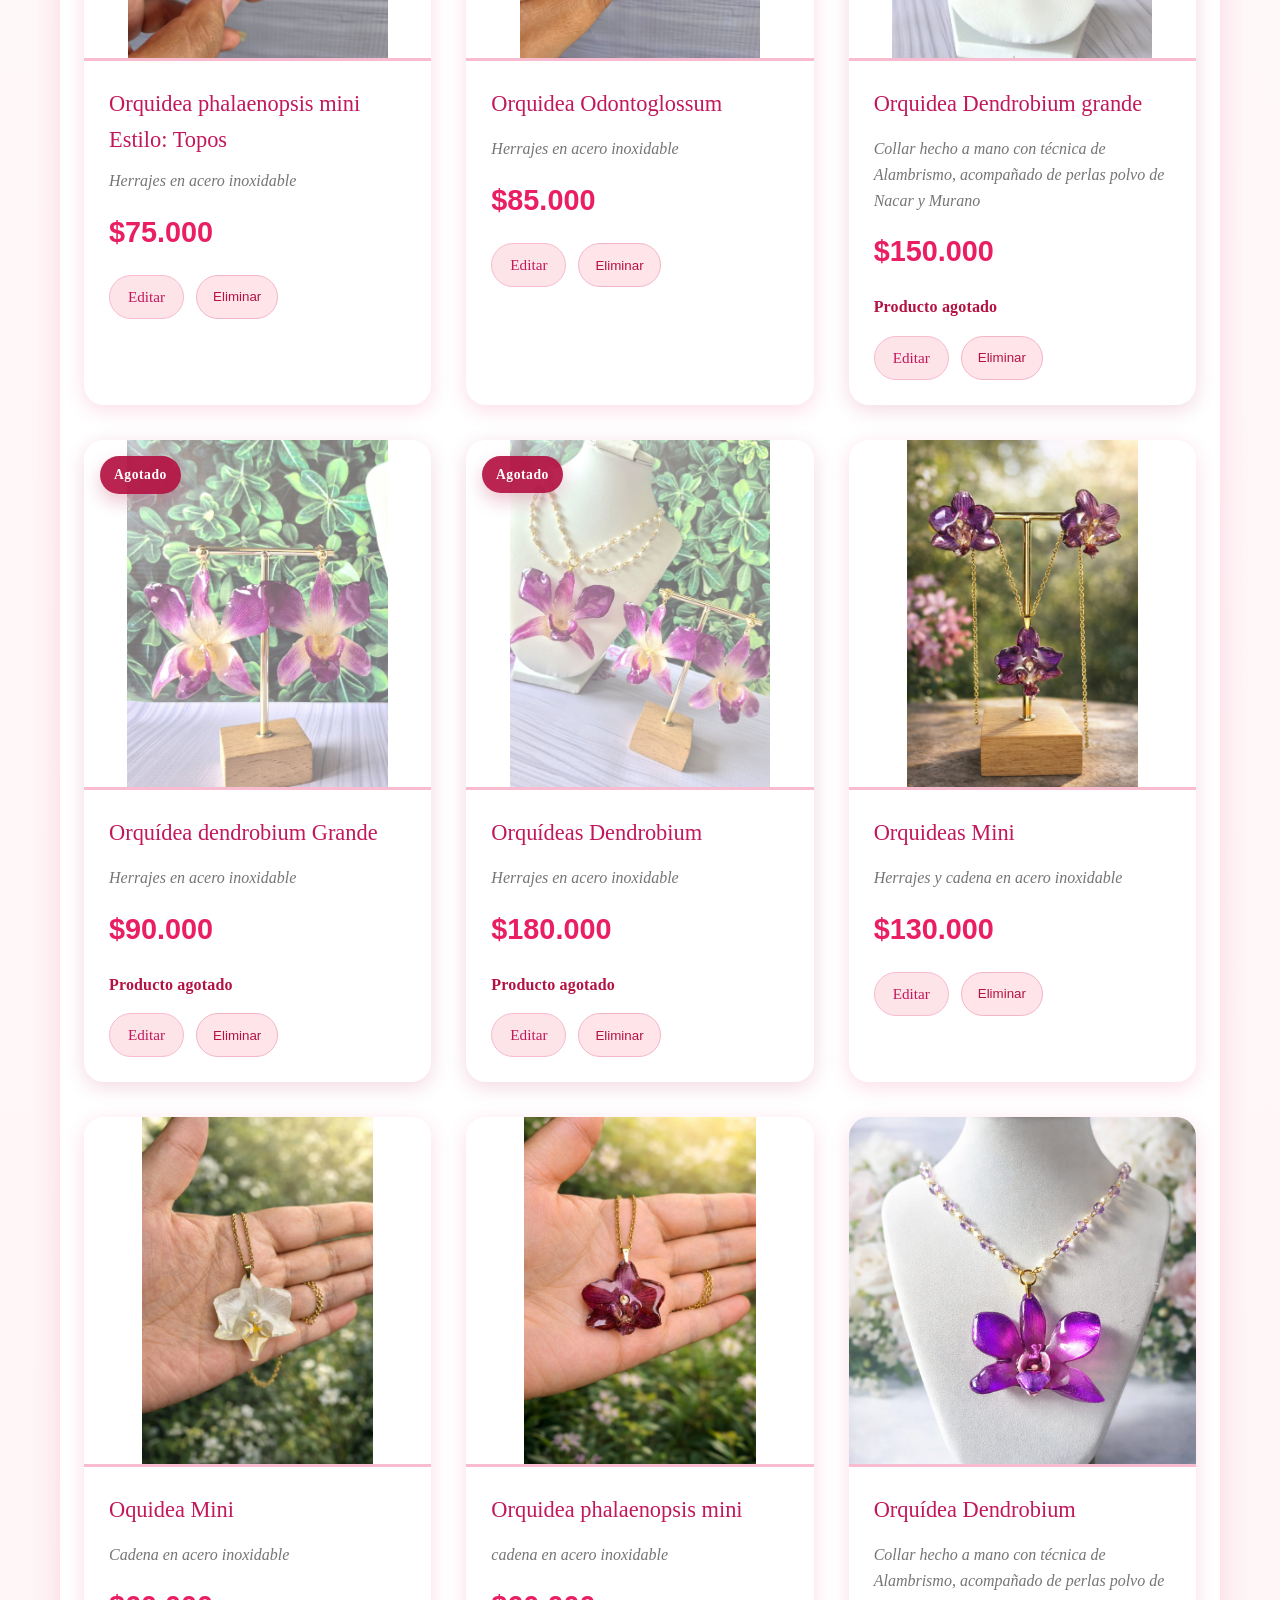
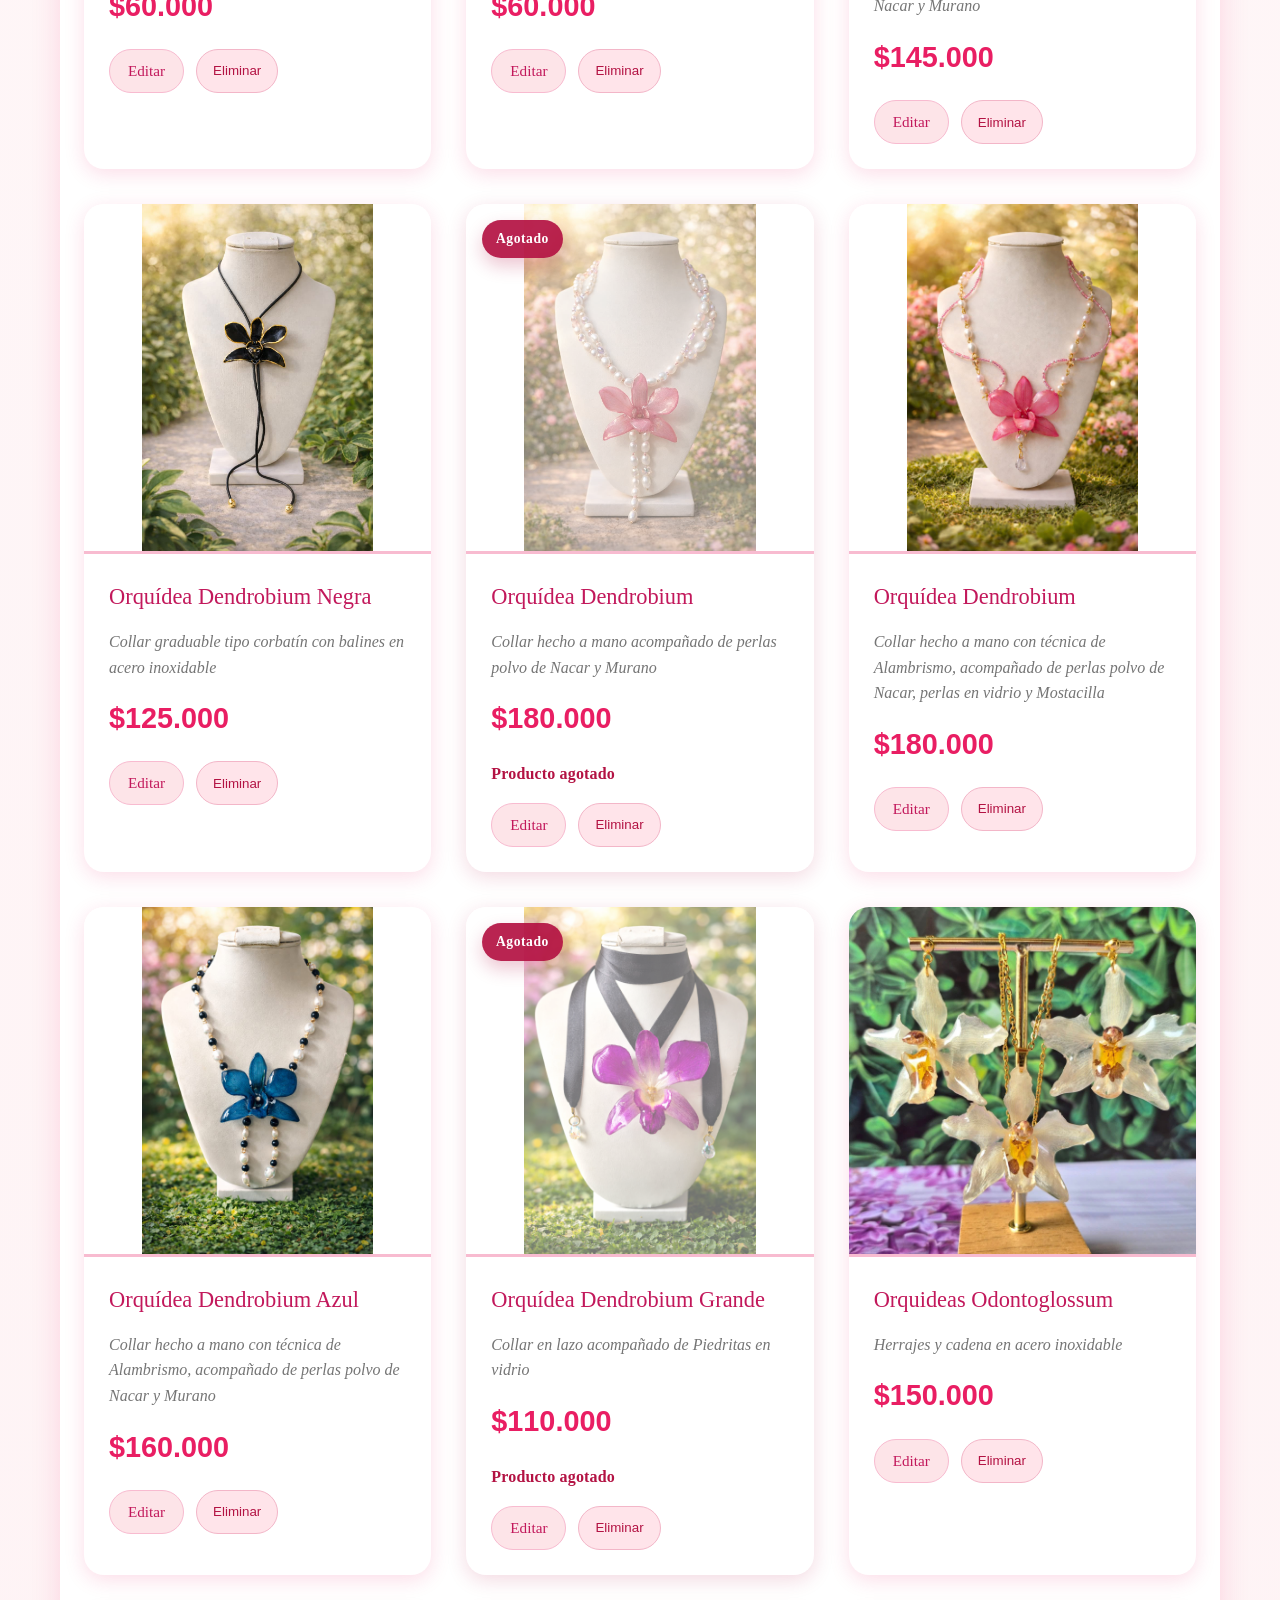
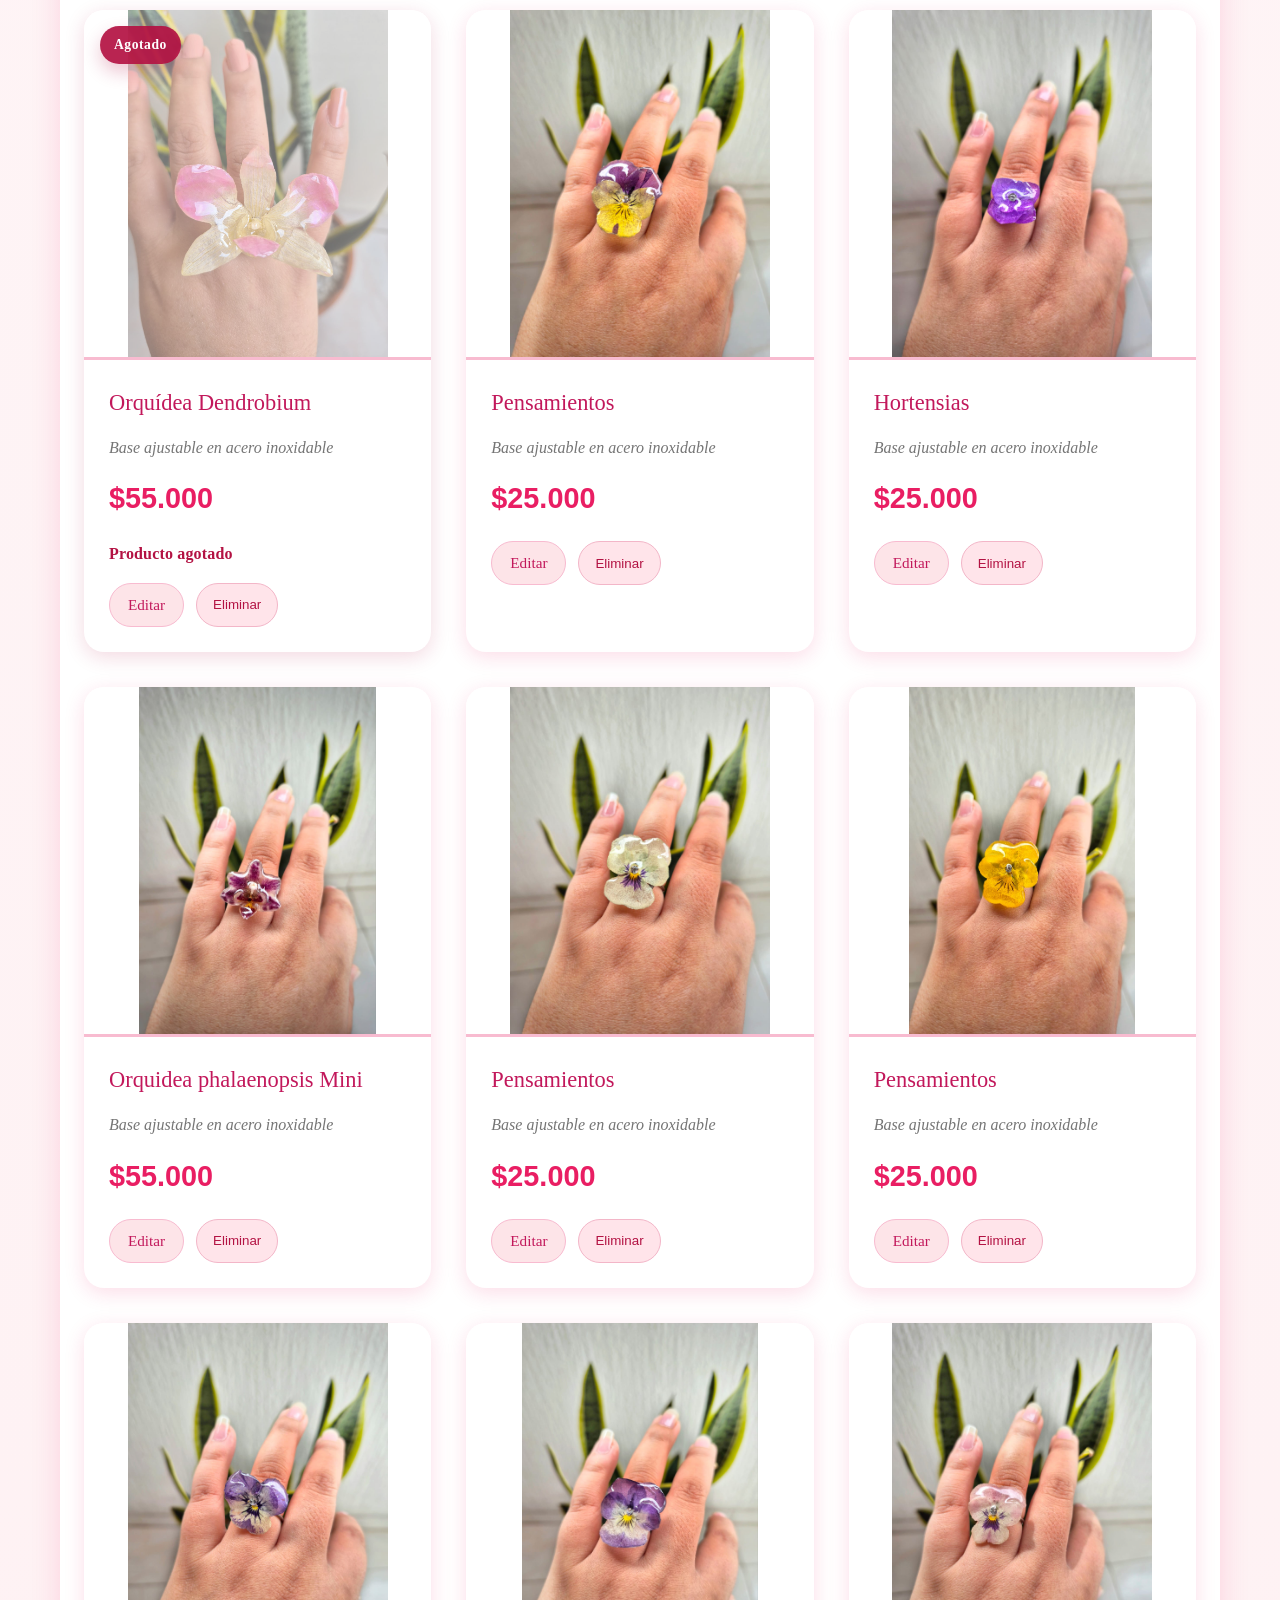
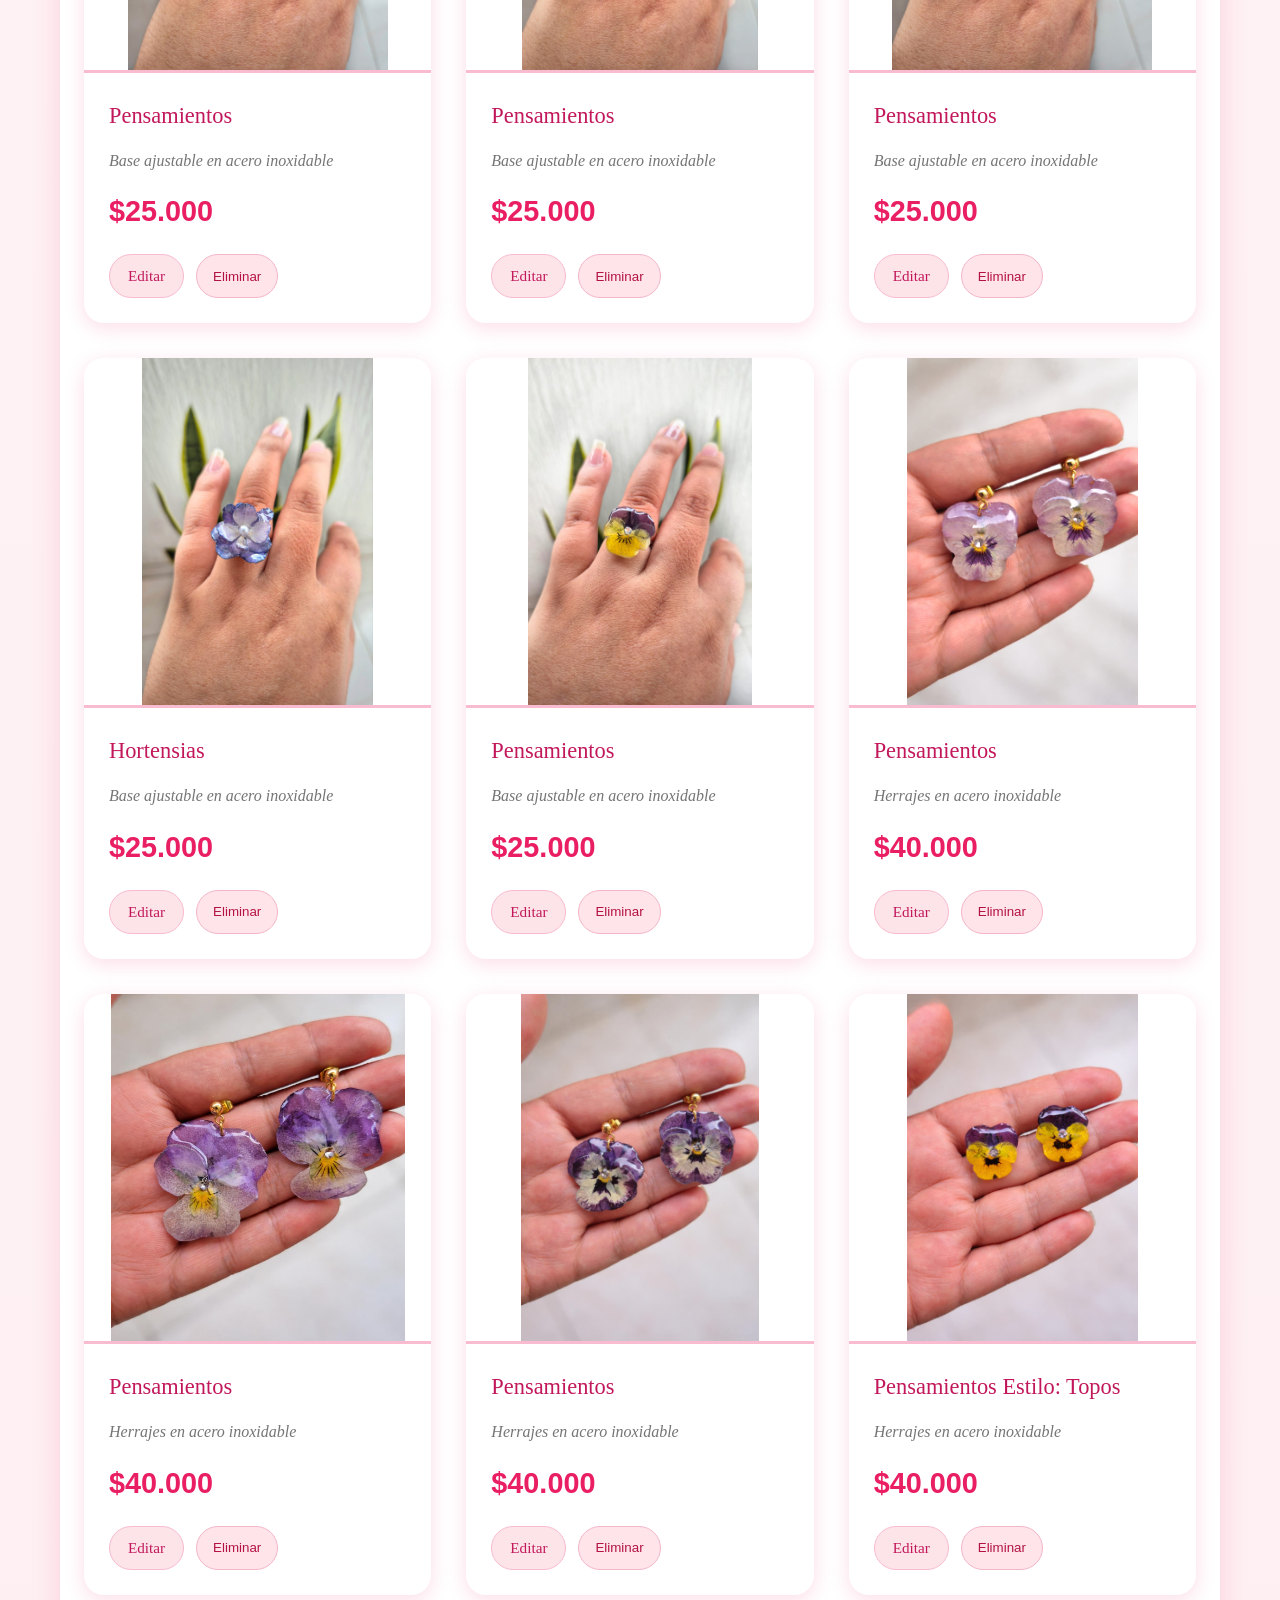
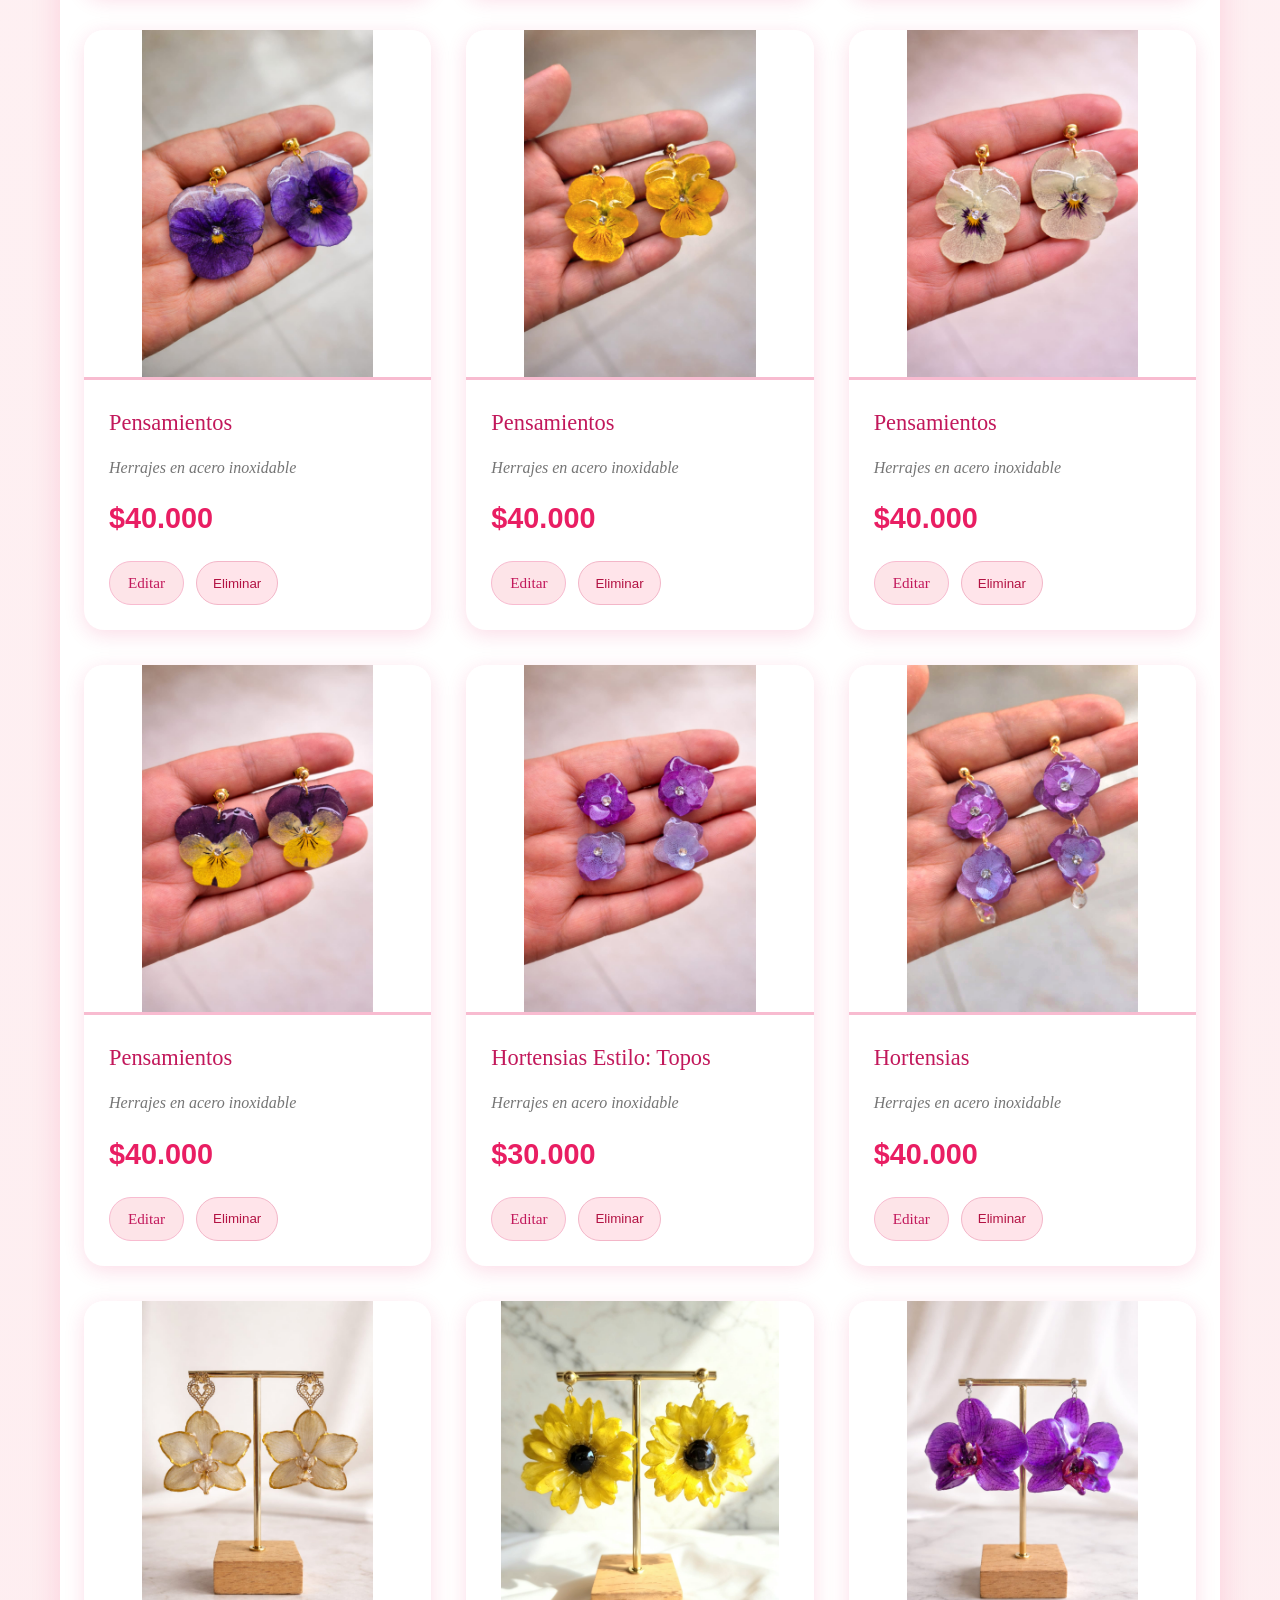
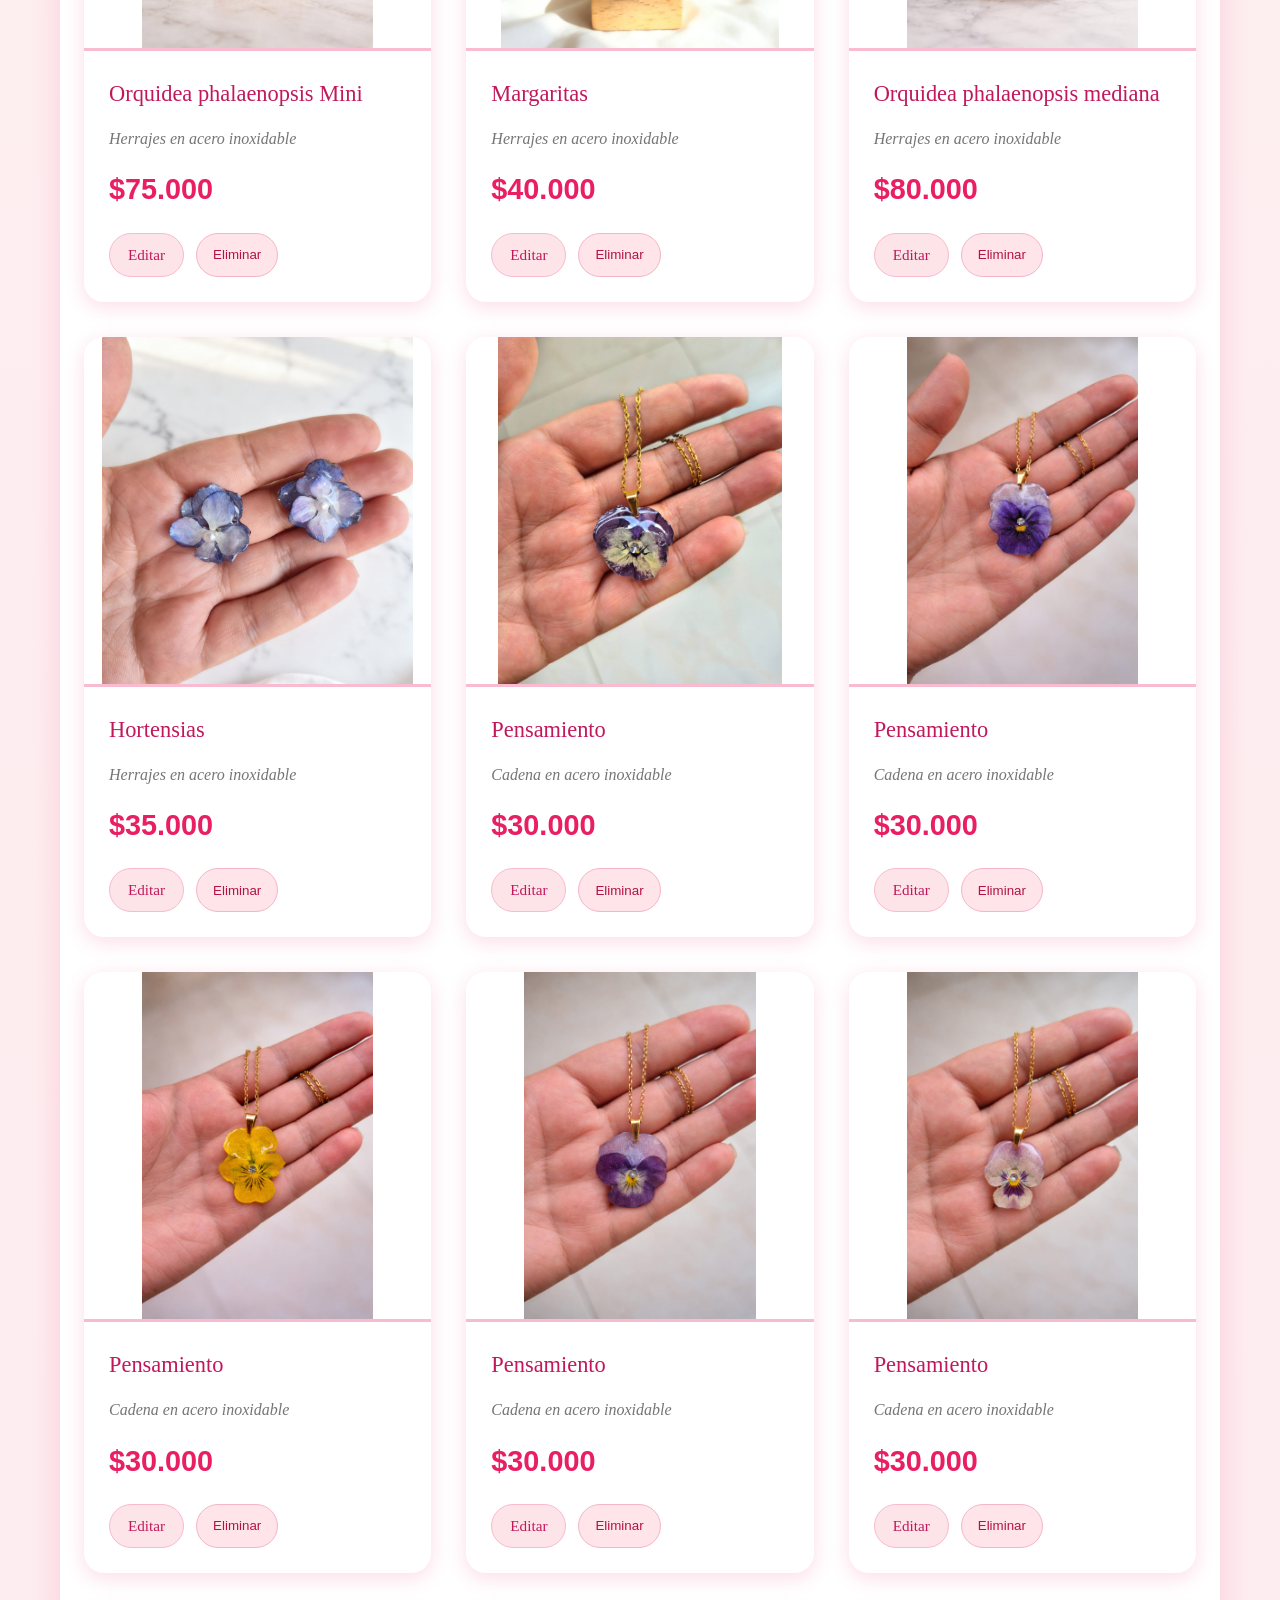
==== commit 42ba8c46: "actualizaciones de catalogo" ====
--- a/admin/index.html
+++ b/admin/index.html
@@ -173,10 +173,39 @@
                 placeholder="Ej: orquidea dendrobium"
               />
             </div>
+            <div class="admin-field admin-checkbox-field">
+              <label class="admin-checkbox" for="adminAgotado">
+                <input id="adminAgotado" name="agotado" type="checkbox" />
+                <span>Marcar como agotado</span>
+              </label>
+            </div>
             <button class="admin-primary" type="submit" id="adminAddButton">
               Agregar al catalogo
             </button>
           </form>
+        </div>
+
+        <div class="admin-card">
+          <h3>Categorias</h3>
+          <form class="admin-form" id="adminCategoryForm">
+            <div class="admin-field">
+              <label for="adminCategoryName">Nueva categoria</label>
+              <input
+                id="adminCategoryName"
+                name="categoryName"
+                type="text"
+                placeholder="Ej: Llaveros"
+                required
+              />
+            </div>
+            <button class="admin-secondary" type="submit">
+              Crear categoria
+            </button>
+          </form>
+          <div class="admin-category-list" id="adminCategoryList"></div>
+          <p class="admin-hint">
+            La carpeta esperada para imagenes sera productos/nombre-categoria/.
+          </p>
         </div>
 
         <div class="admin-card">
--- a/css/styles.css
+++ b/css/styles.css
@@ -101,27 +101,11 @@
 
 /* Promo announcement */
 .promo-overlay {
-  position: fixed;
-  inset: 0;
-  background: rgba(255, 245, 247, 0.85);
-  display: flex;
-  align-items: center;
-  justify-content: center;
-  padding: 20px;
-  z-index: 300;
-  opacity: 1;
-  visibility: visible;
-  transition:
-    opacity 160ms ease,
-    visibility 0ms linear 160ms;
+  display: none !important;
 }
 
 .promo-overlay.hidden {
-  opacity: 0;
-  visibility: hidden;
-  transition:
-    opacity 160ms ease,
-    visibility 0ms linear 160ms;
+  display: none !important;
 }
 
 .promo-card {
@@ -182,6 +166,74 @@
   background: #ffe4ec;
 }
 
+.promo-badge-wrap {
+  position: fixed;
+  right: 20px;
+  bottom: 24px;
+  z-index: 90;
+  display: grid;
+  justify-items: end;
+  gap: 10px;
+  max-width: min(280px, calc(100vw - 32px));
+}
+
+.promo-badge-button {
+  border: 1px solid var(--rosa-medio);
+  background: rgba(255, 255, 255, 0.96);
+  color: var(--rosa-oscuro);
+  border-radius: 999px;
+  padding: 10px 14px;
+  font-family: inherit;
+  font-size: 0.95rem;
+  font-weight: 600;
+  line-height: 1.2;
+  cursor: pointer;
+  box-shadow: 0 10px 24px rgba(233, 30, 99, 0.16);
+  transition:
+    transform 0.2s ease,
+    box-shadow 0.2s ease,
+    background 0.2s ease;
+  max-width: 100%;
+}
+
+.promo-badge-button:hover {
+  transform: translateY(-2px);
+  background: #fff7fa;
+}
+
+.promo-popover {
+  display: none;
+  width: min(260px, calc(100vw - 32px));
+  padding: 14px 14px 12px;
+  border-radius: 16px;
+  border: 1px solid var(--rosa-claro);
+  background: rgba(255, 255, 255, 0.98);
+  color: var(--texto-principal);
+  box-shadow: 0 14px 30px rgba(233, 30, 99, 0.16);
+}
+
+.promo-popover.open {
+  display: grid;
+  gap: 10px;
+}
+
+.promo-popover p {
+  font-size: 0.92rem;
+  line-height: 1.45;
+}
+
+.promo-popover-close {
+  justify-self: start;
+  border: 1px solid var(--rosa-claro);
+  background: #fff6f9;
+  color: var(--rosa-oscuro);
+  border-radius: 999px;
+  padding: 7px 12px;
+  font-family: inherit;
+  font-size: 0.82rem;
+  cursor: pointer;
+}
+
 /* Hero Section */
 .hero {
   padding: 60px 20px;
@@ -342,8 +394,27 @@
   transition: transform 0.4s ease;
 }
 
+.product-badge {
+  position: absolute;
+  top: 16px;
+  left: 16px;
+  z-index: 1;
+  padding: 8px 14px;
+  border-radius: 999px;
+  background: rgba(179, 18, 67, 0.92);
+  color: var(--blanco);
+  font-size: 0.85rem;
+  font-weight: bold;
+  letter-spacing: 0.04em;
+  box-shadow: 0 8px 18px rgba(179, 18, 67, 0.24);
+}
+
 .product-card:hover .product-image img {
   transform: scale(1.1);
+}
+
+.product-card.is-out-of-stock .product-image img {
+  opacity: 0.58;
 }
 
 /* Placeholder para cuando no hay imagen */
@@ -416,6 +487,13 @@
   font-family: "Arial", sans-serif;
 }
 
+.product-stock-status {
+  margin-bottom: 18px;
+  color: #b31243;
+  font-weight: 600;
+  letter-spacing: 0.01em;
+}
+
 .add-to-cart {
   width: 100%;
   padding: 15px;
@@ -438,6 +516,22 @@
 
 .add-to-cart:active {
   transform: scale(0.98);
+}
+
+.add-to-cart:disabled {
+  background: #d6a7b8;
+  color: rgba(255, 255, 255, 0.96);
+  cursor: not-allowed;
+  box-shadow: none;
+  transform: none;
+}
+
+.product-card.is-out-of-stock {
+  box-shadow: 0 5px 20px rgba(179, 18, 67, 0.16);
+}
+
+.product-card.is-out-of-stock:hover {
+  transform: translateY(-4px);
 }
 
 /* Cart Modal */
@@ -824,6 +918,22 @@
     font-size: 1rem;
   }
 
+  .promo-badge-wrap {
+    right: 14px;
+    bottom: 78px;
+    max-width: min(240px, calc(100vw - 24px));
+  }
+
+  .promo-badge-button {
+    padding: 9px 12px;
+    font-size: 0.85rem;
+  }
+
+  .promo-popover {
+    width: min(220px, calc(100vw - 24px));
+    padding: 12px;
+  }
+
   /* Footer */
   footer {
     padding: 30px 15px;
@@ -1028,6 +1138,25 @@
     border-radius: 25px;
   }
 
+  .promo-badge-wrap {
+    right: 12px;
+    bottom: 86px;
+    max-width: calc(100vw - 24px);
+  }
+
+  .promo-badge-button {
+    padding: 8px 11px;
+    font-size: 0.8rem;
+  }
+
+  .promo-popover {
+    width: min(200px, calc(100vw - 24px));
+  }
+
+  .promo-popover p {
+    font-size: 0.84rem;
+  }
+
   /* Footer */
   footer {
     padding: 25px 15px;
@@ -1104,6 +1233,10 @@
 
   .cart-content {
     max-height: 95vh;
+  }
+
+  .promo-badge-wrap {
+    bottom: 16px;
   }
 }
 
--- a/admin/admin.css
+++ b/admin/admin.css
@@ -123,9 +123,36 @@
   gap: 6px;
 }
 
+.admin-checkbox-field {
+  margin-top: 4px;
+}
+
 .admin-field label {
   font-size: 0.9rem;
   color: var(--texto-secundario);
+}
+
+.admin-checkbox {
+  display: inline-flex;
+  align-items: center;
+  gap: 10px;
+  width: fit-content;
+  padding: 10px 14px;
+  border-radius: 12px;
+  border: 1px solid var(--rosa-claro);
+  background: #fff8fb;
+  color: var(--texto-principal);
+  cursor: pointer;
+}
+
+.admin-field .admin-checkbox input {
+  width: 18px;
+  height: 18px;
+  padding: 0;
+  border: none;
+  border-radius: 0;
+  background: transparent;
+  accent-color: var(--rosa-fuerte);
 }
 
 .admin-field input,
@@ -205,6 +232,24 @@
   gap: 12px;
 }
 
+.admin-category-list {
+  display: flex;
+  flex-wrap: wrap;
+  gap: 8px;
+  margin-top: 14px;
+}
+
+.admin-category-tag {
+  display: inline-flex;
+  align-items: center;
+  padding: 8px 12px;
+  border-radius: 999px;
+  background: #fff6f9;
+  border: 1px solid var(--rosa-claro);
+  color: var(--rosa-oscuro);
+  font-size: 0.85rem;
+}
+
 .admin-status {
   font-size: 0.95rem;
   color: var(--texto-secundario);
@@ -320,6 +365,14 @@
   flex-wrap: wrap;
 }
 
+.admin-product-card.is-out-of-stock {
+  box-shadow: 0 5px 20px rgba(179, 18, 67, 0.16);
+}
+
+.admin-product-card .product-stock-status {
+  margin-bottom: 16px;
+}
+
 .admin-edit-panel {
   margin-top: 14px;
   border-top: 1px dashed var(--rosa-medio);
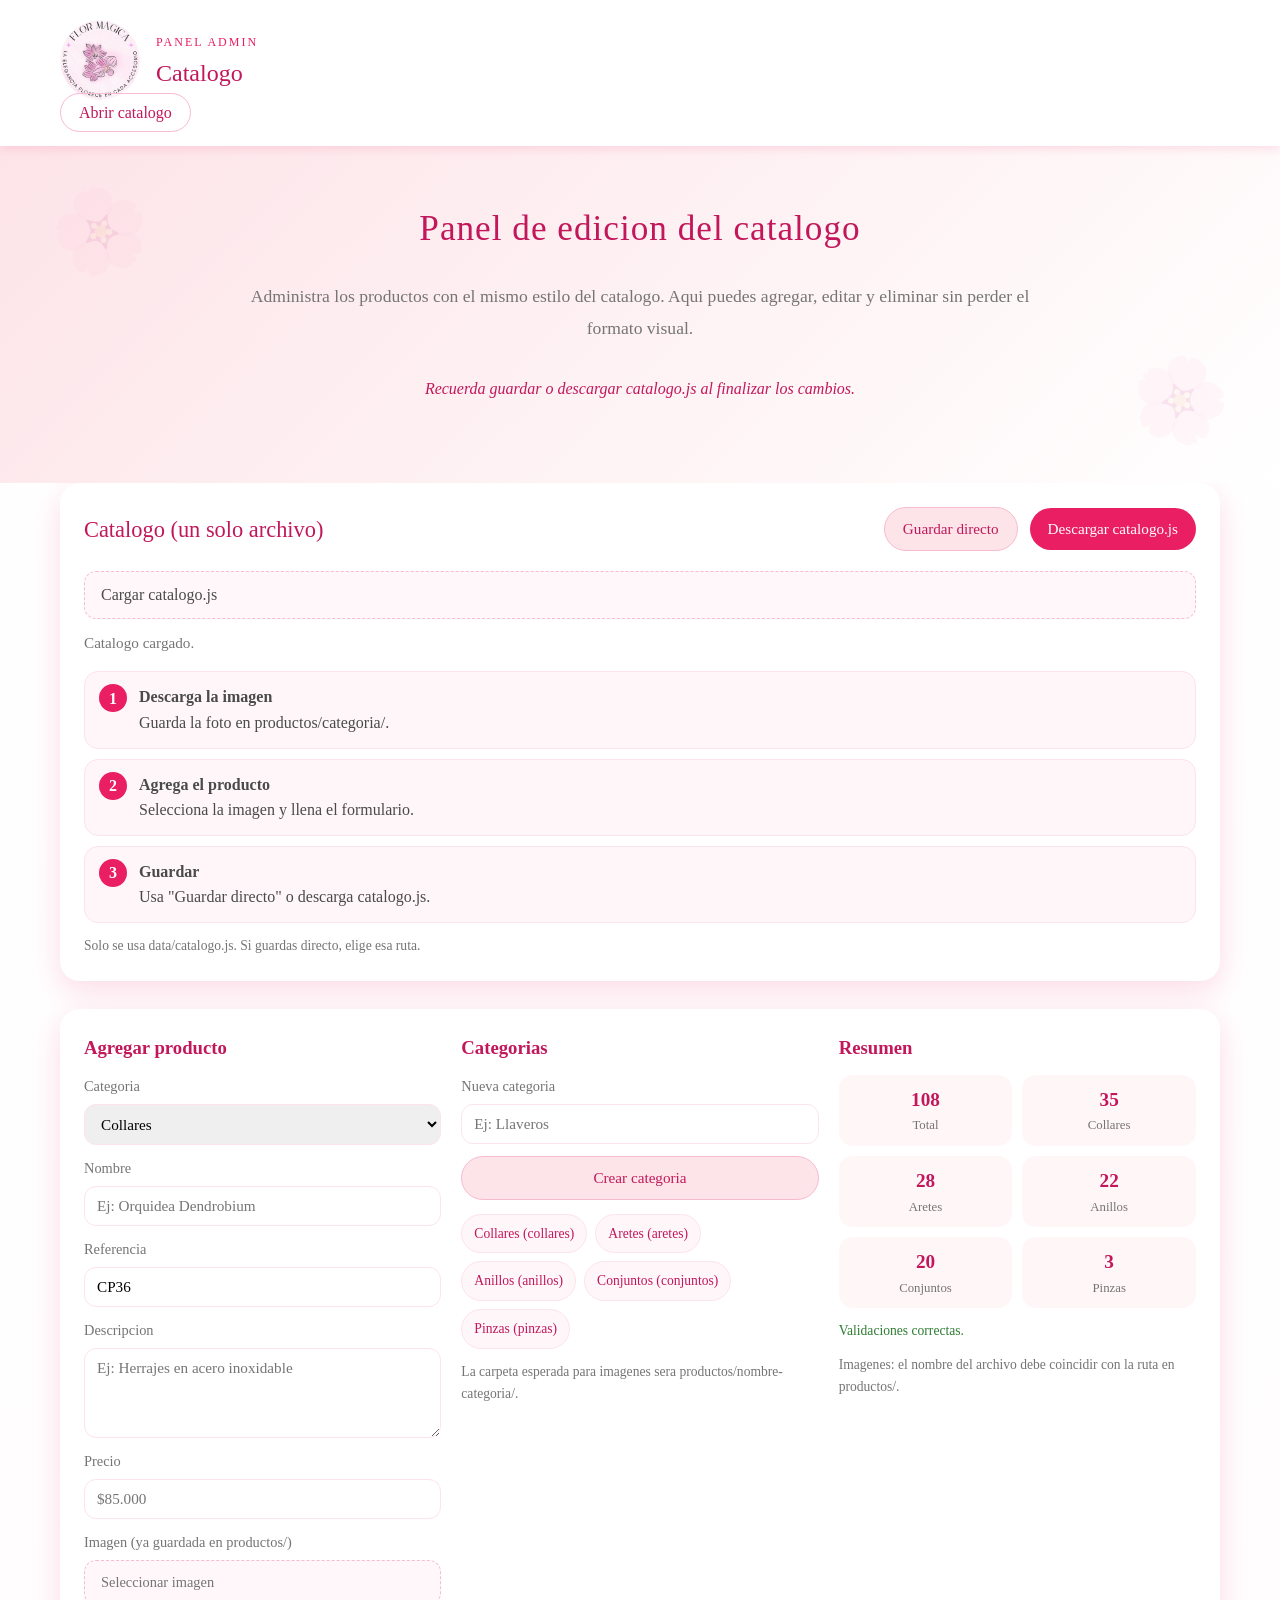
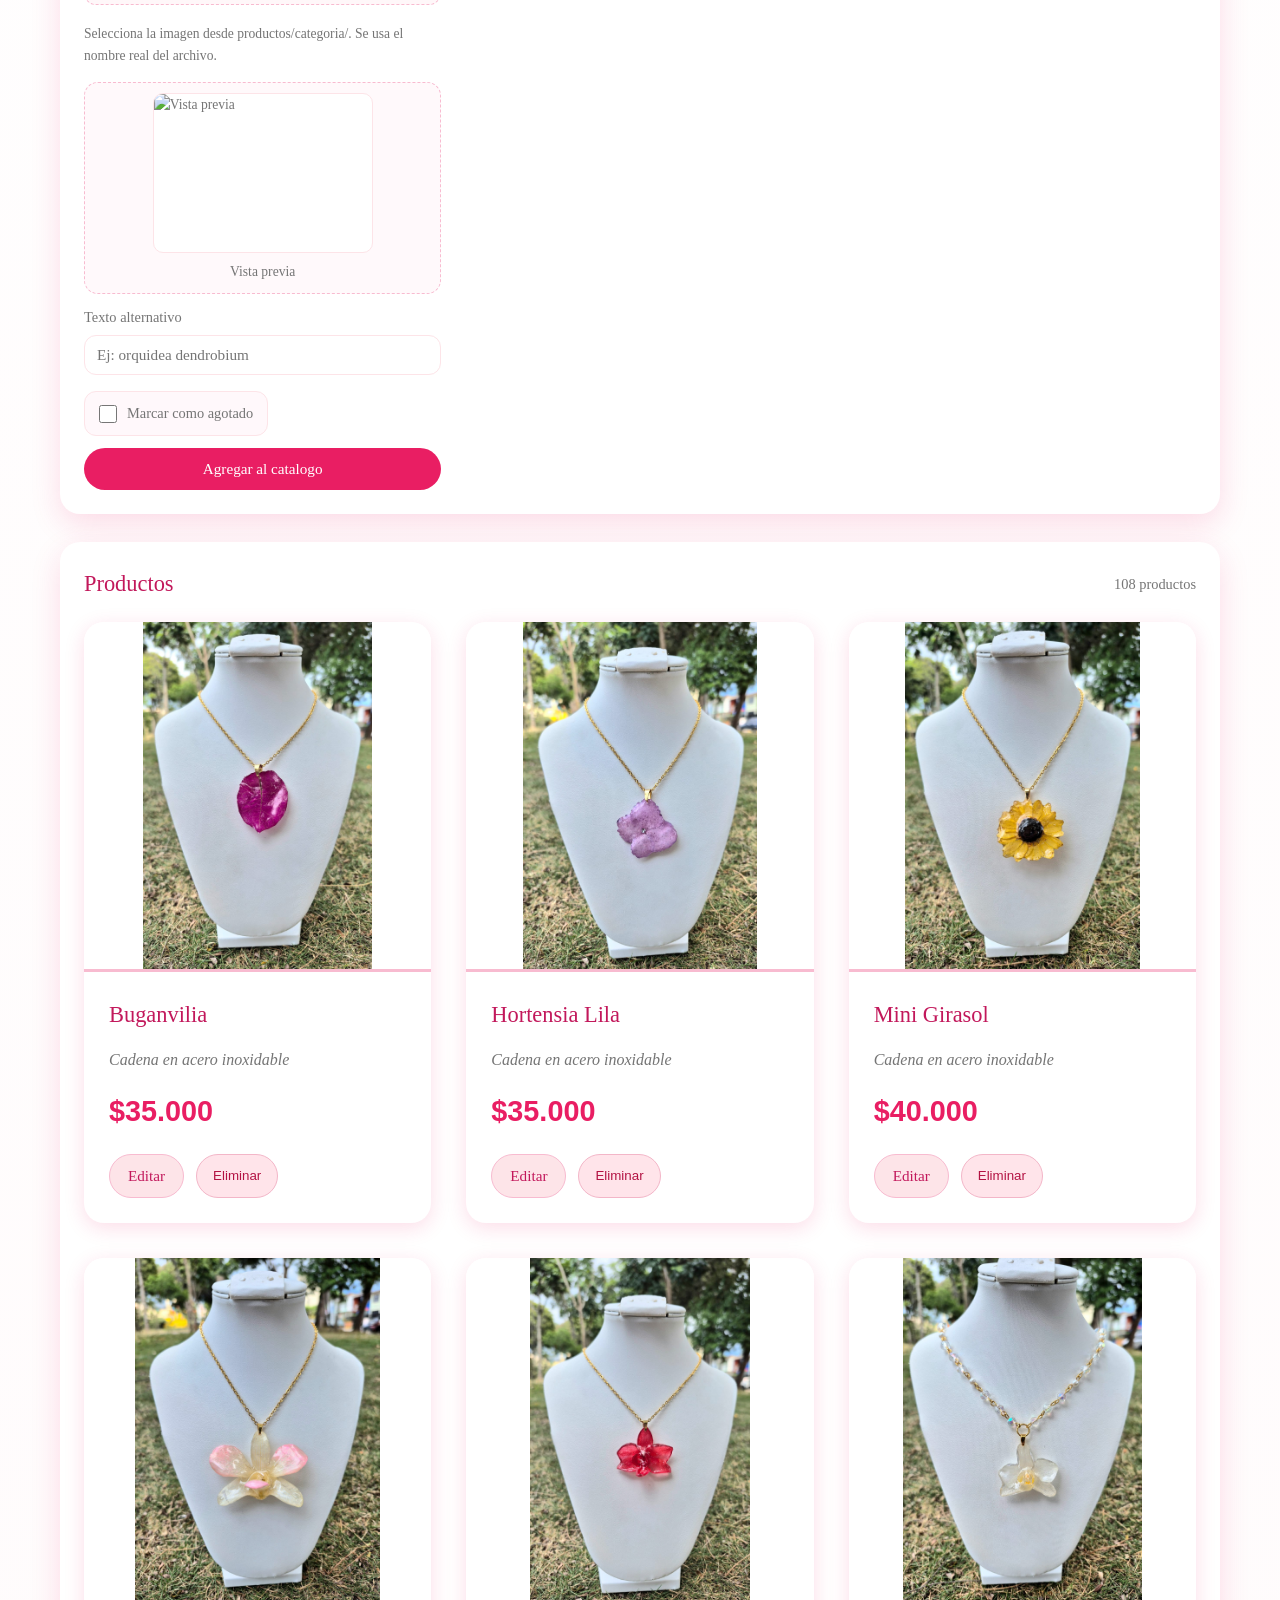
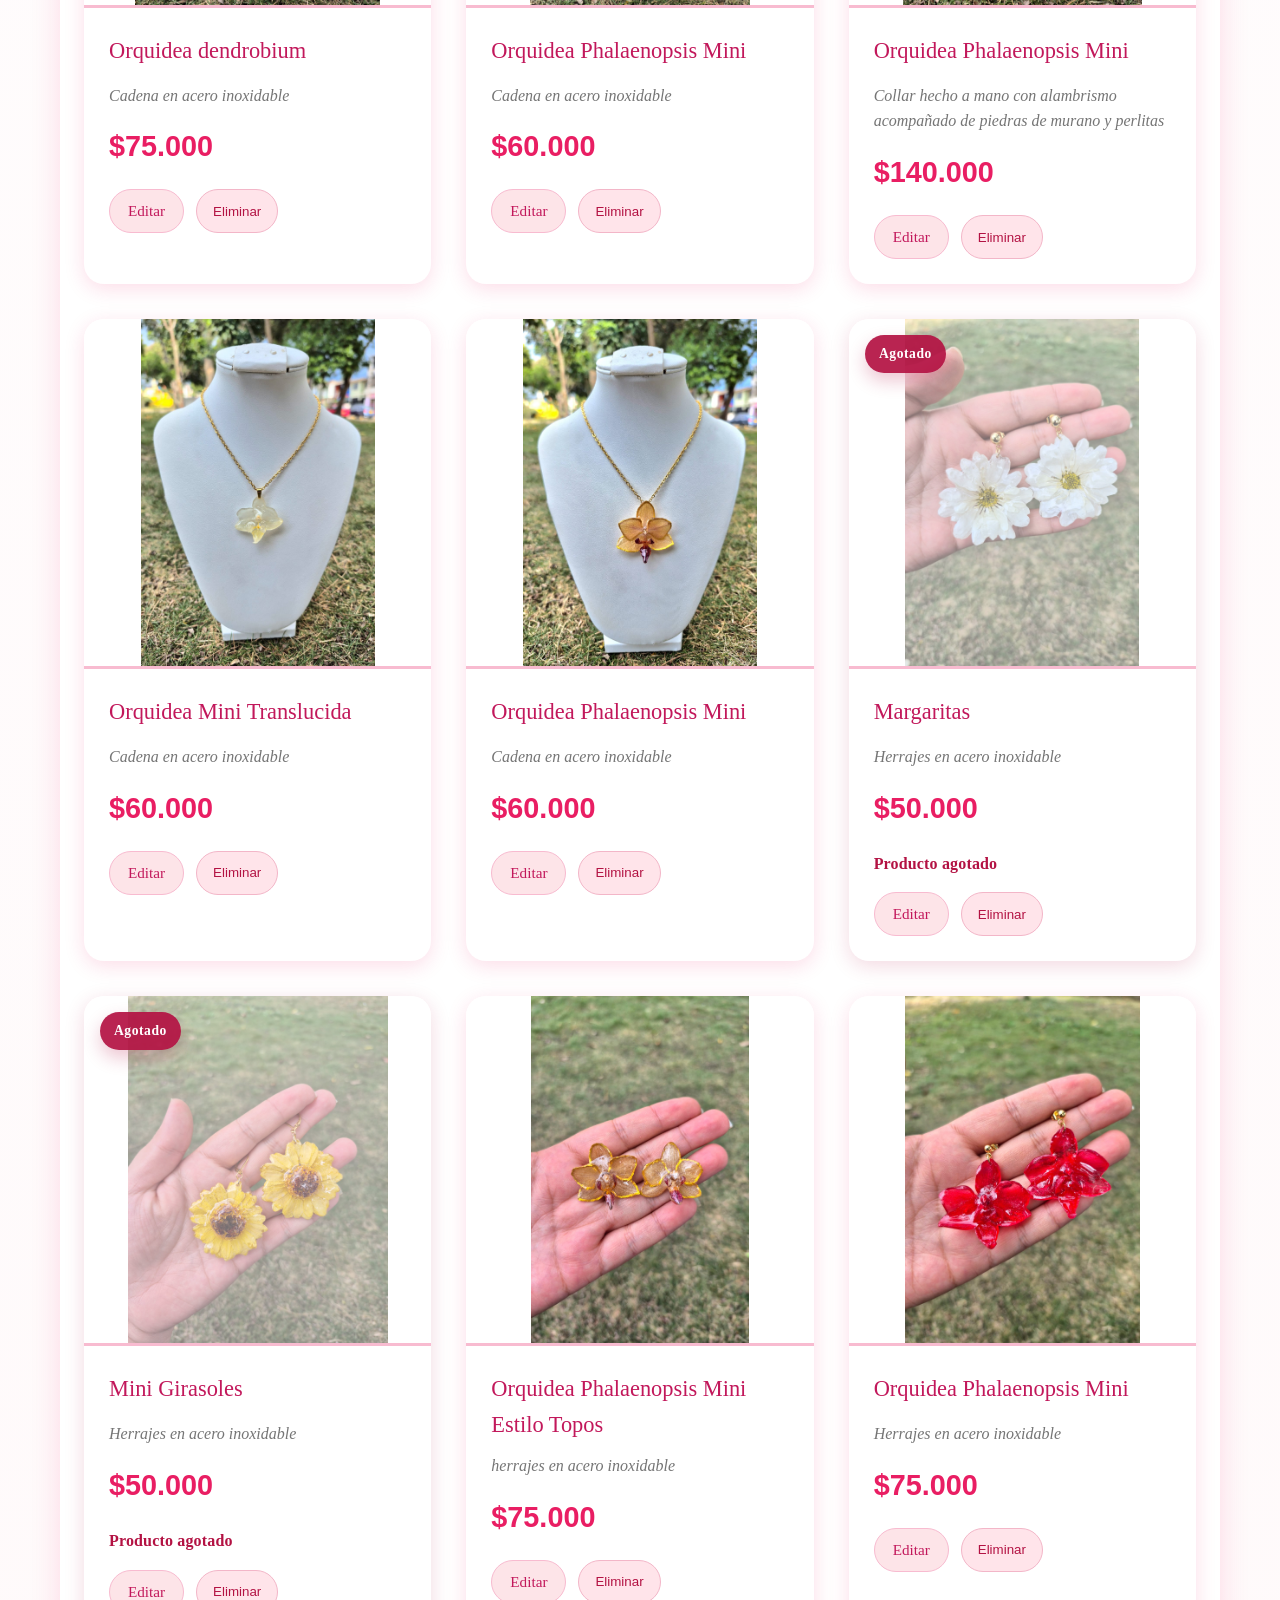
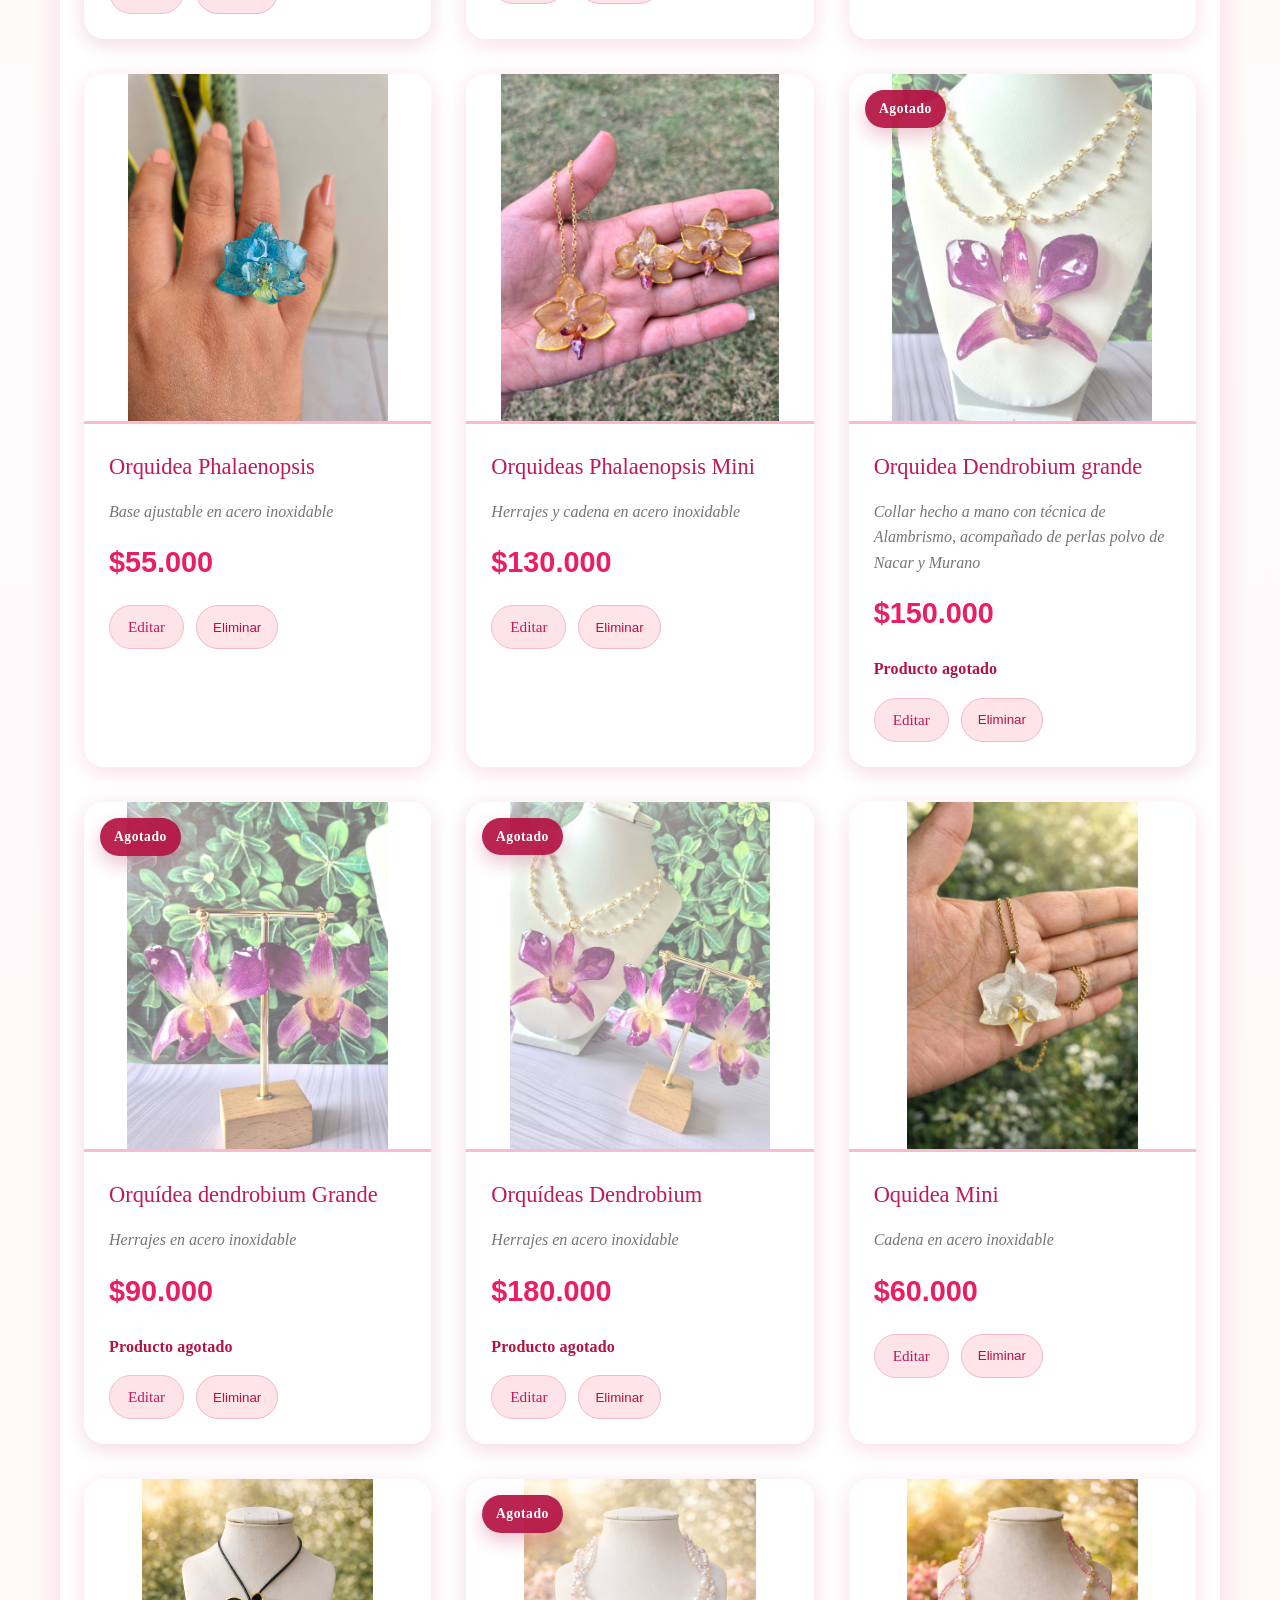
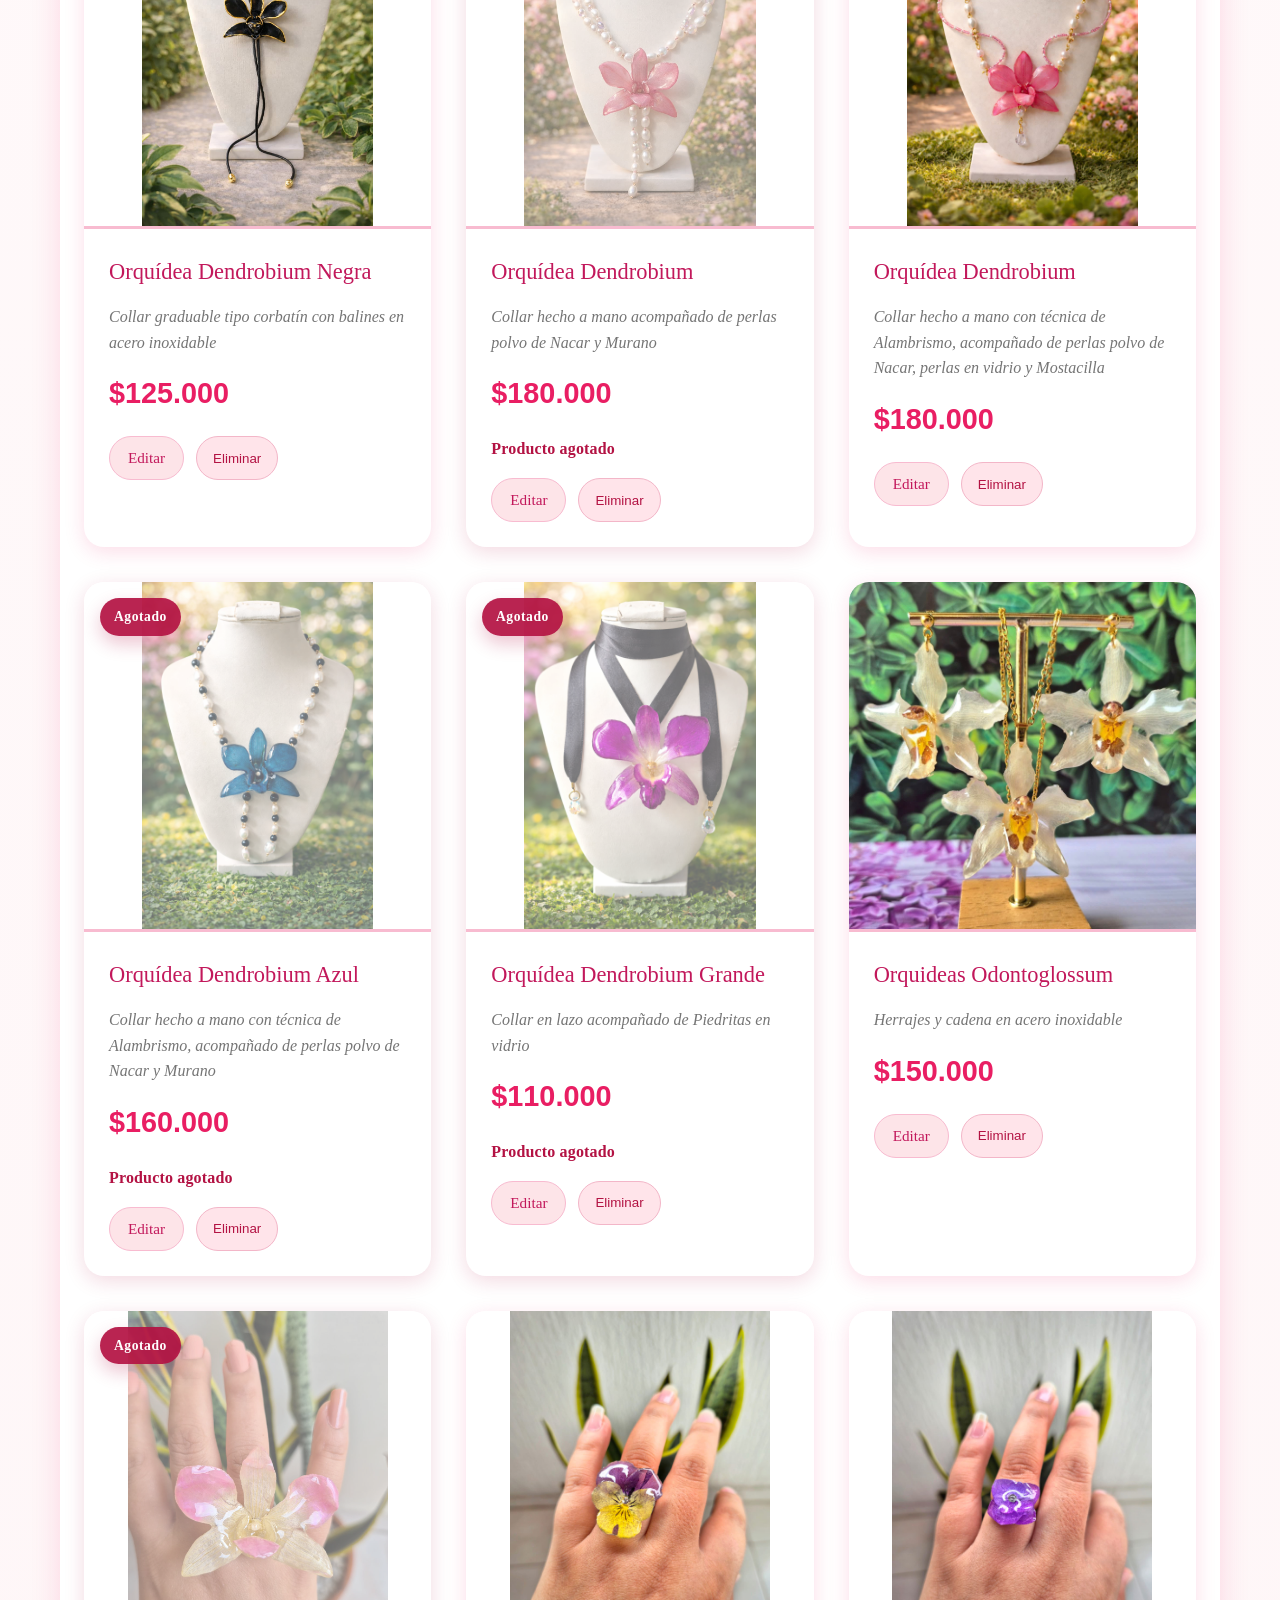
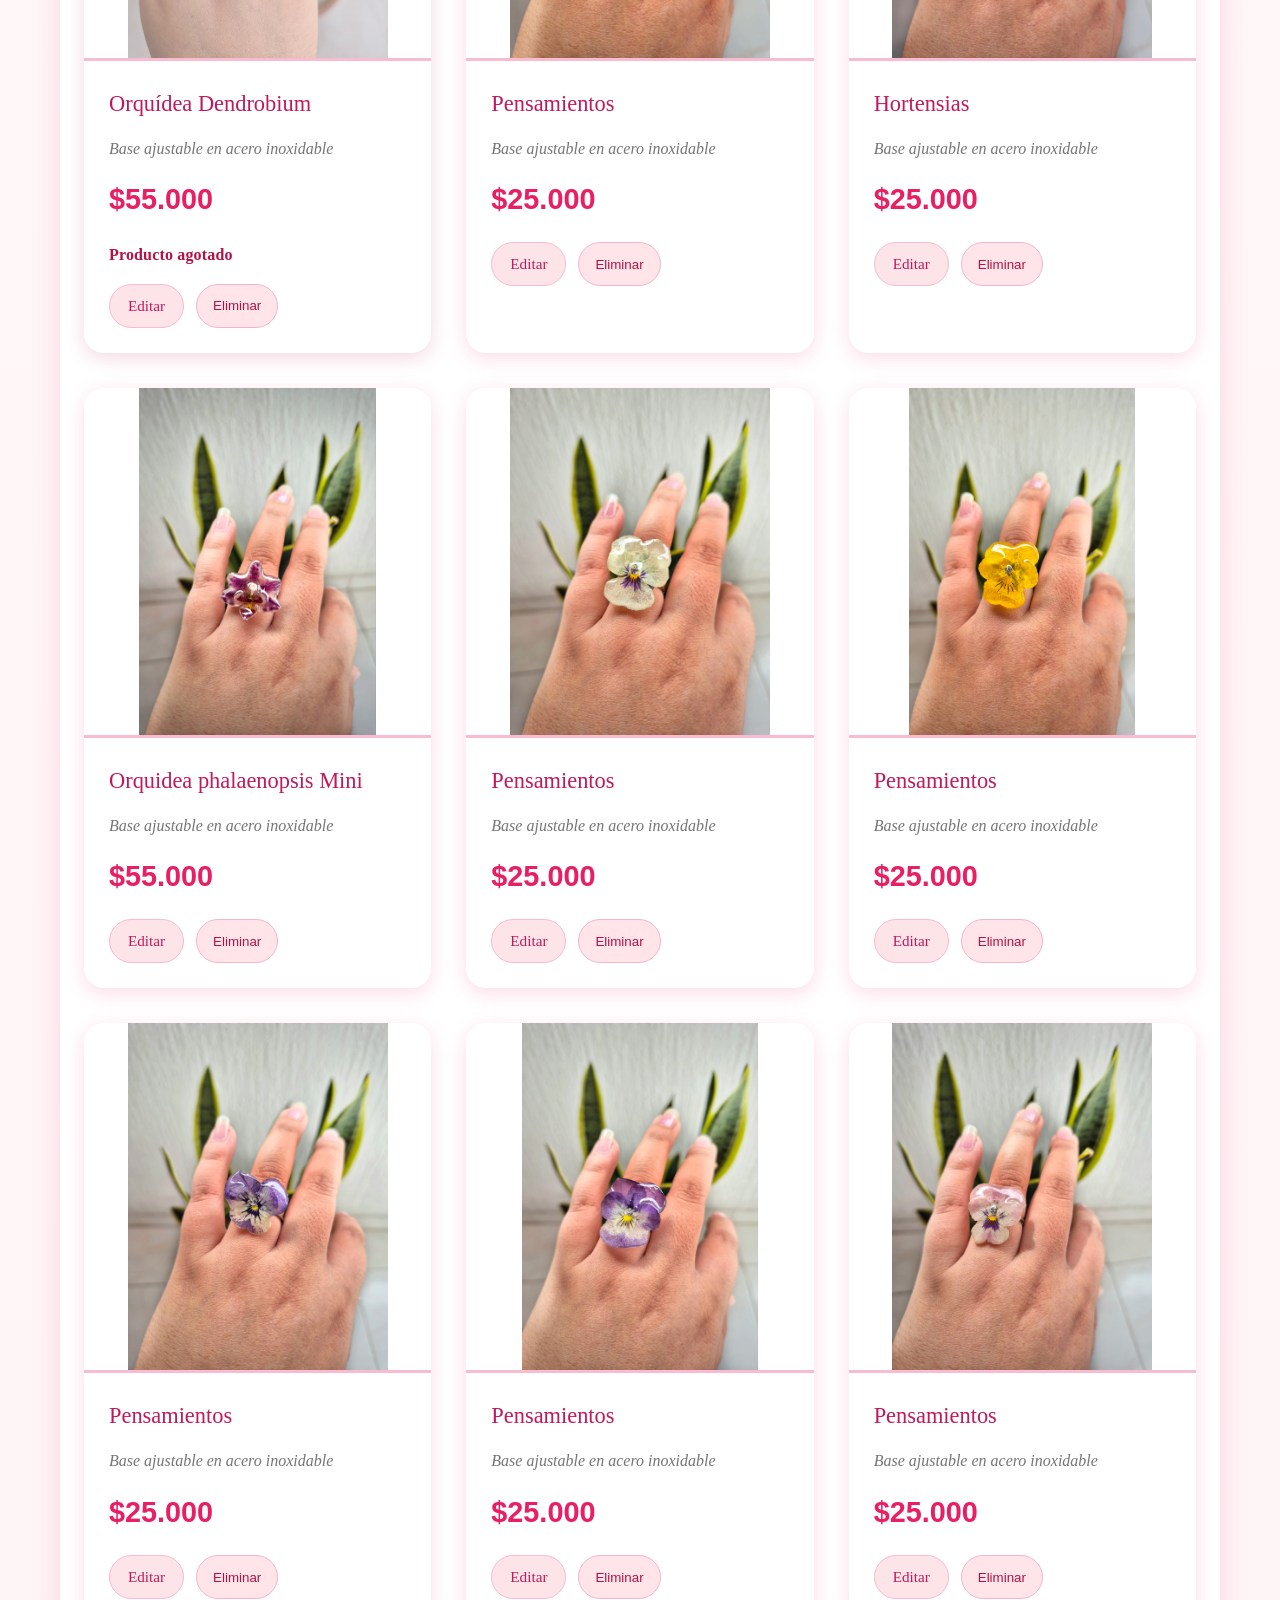
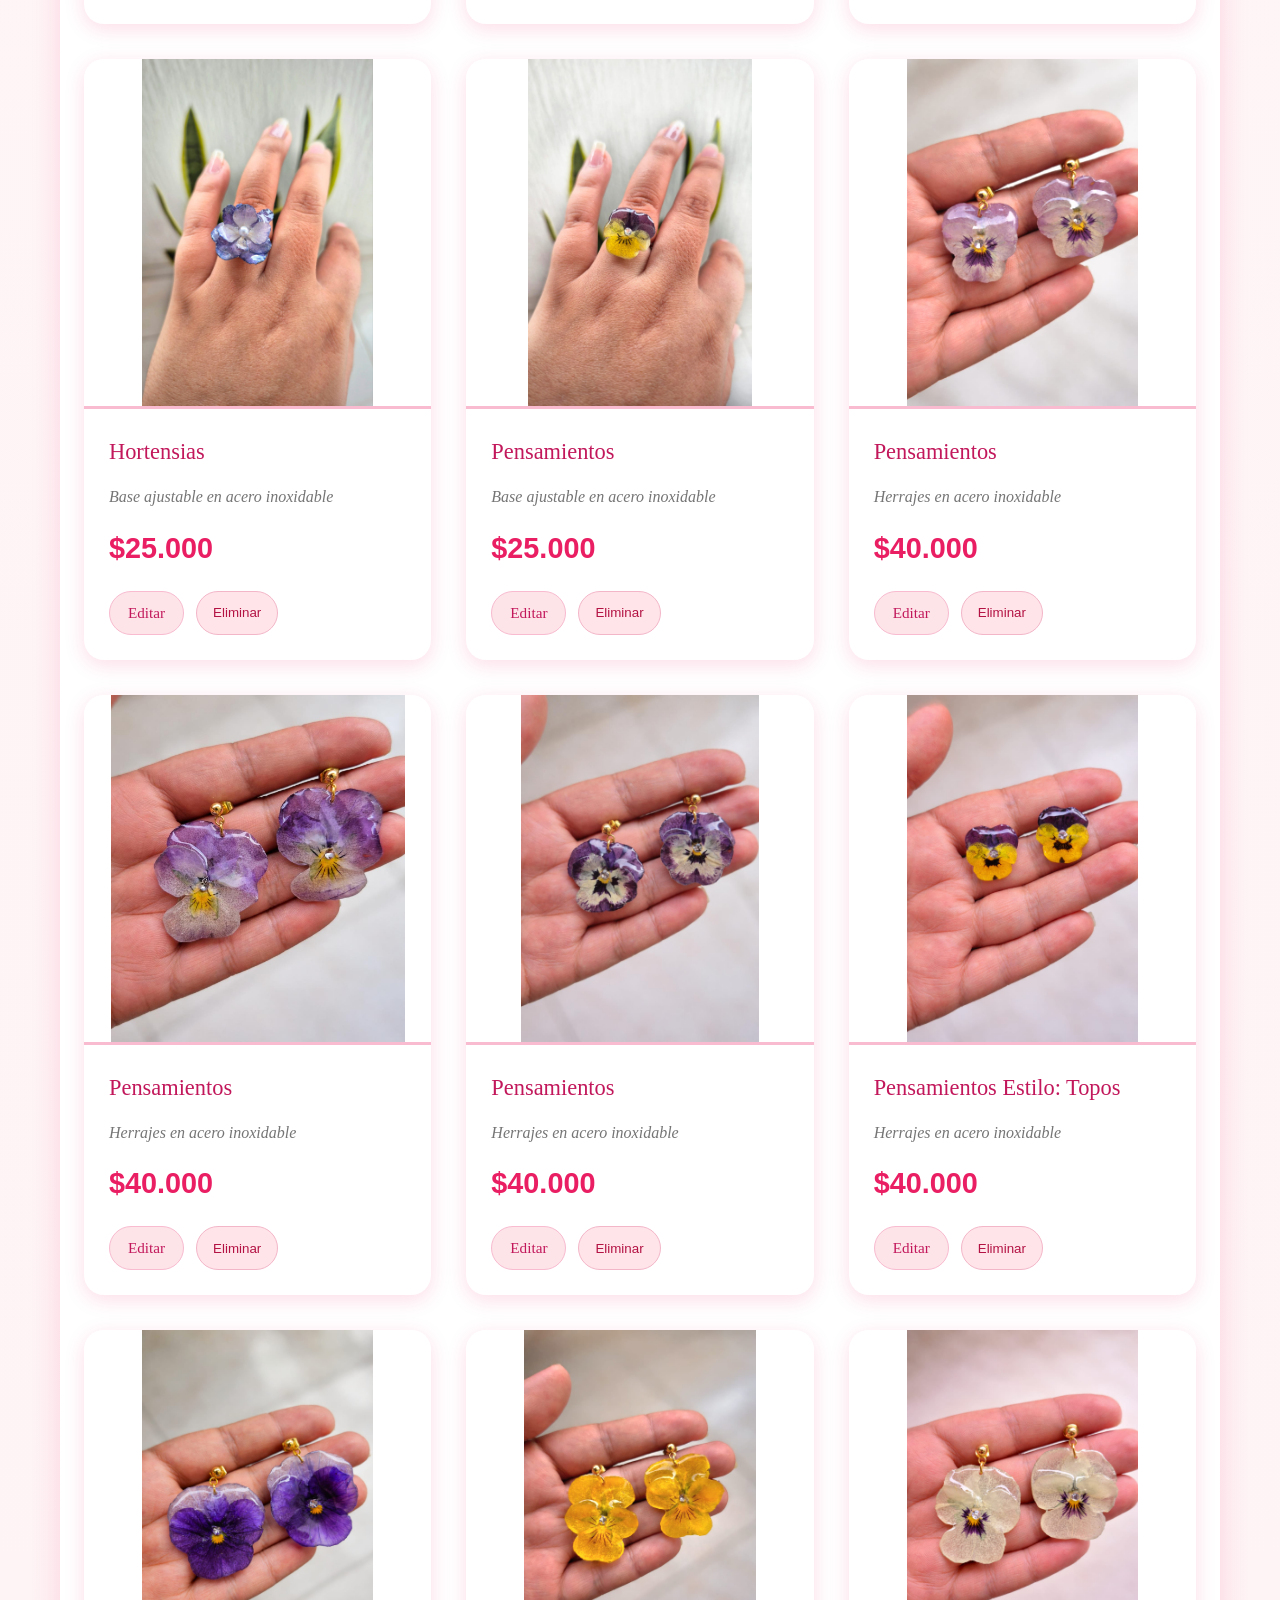
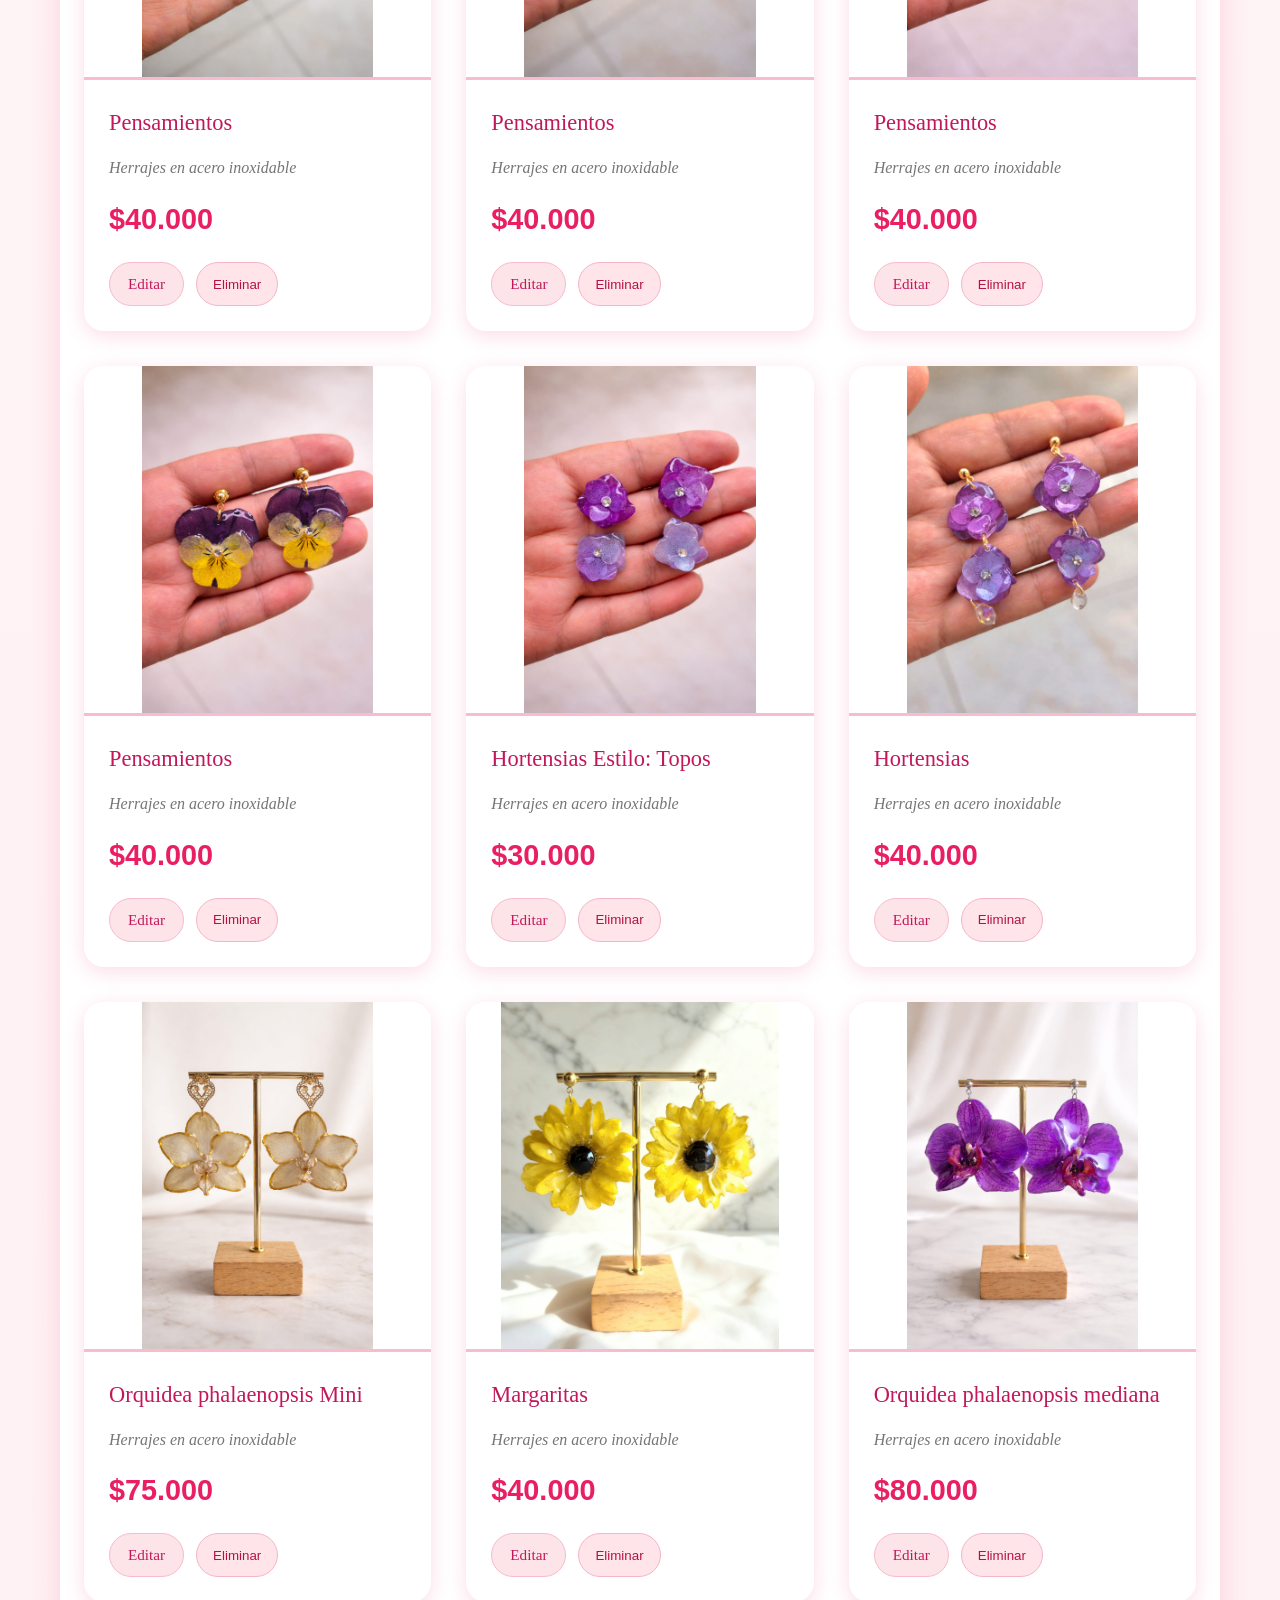
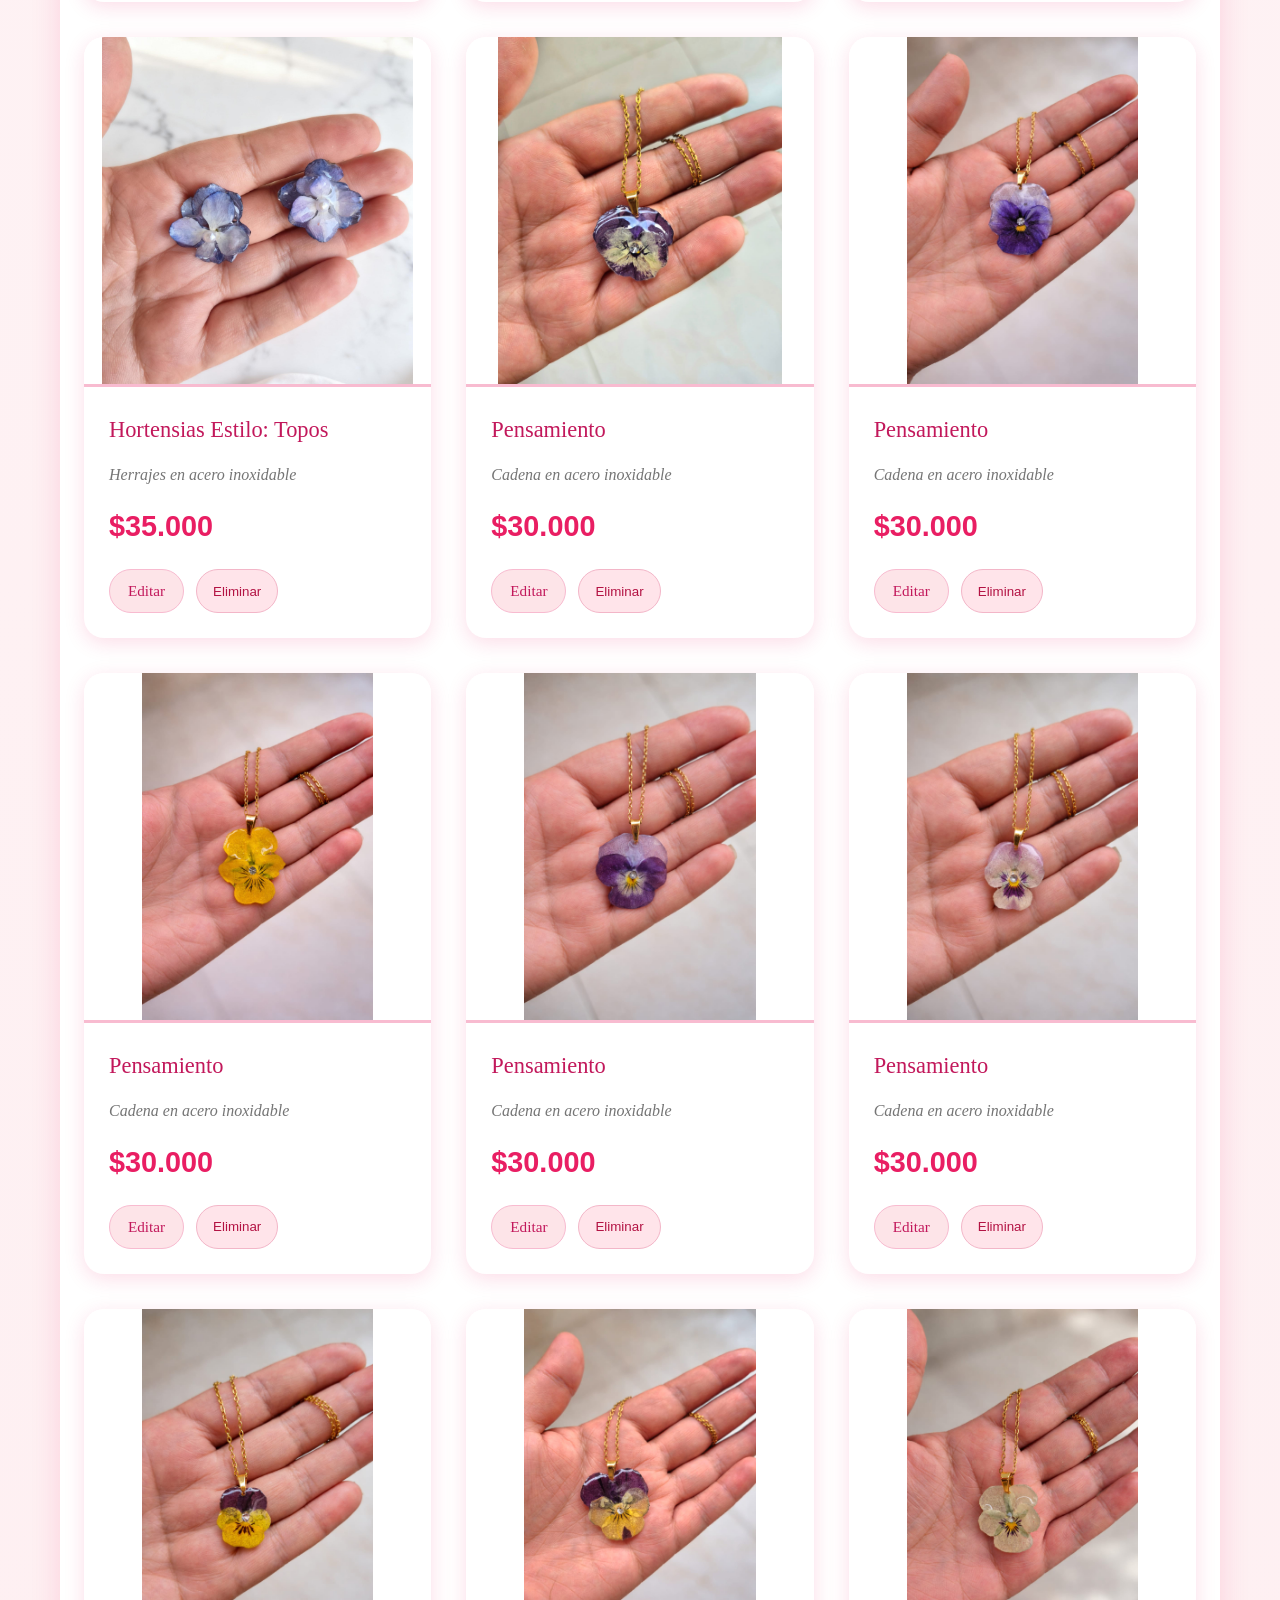
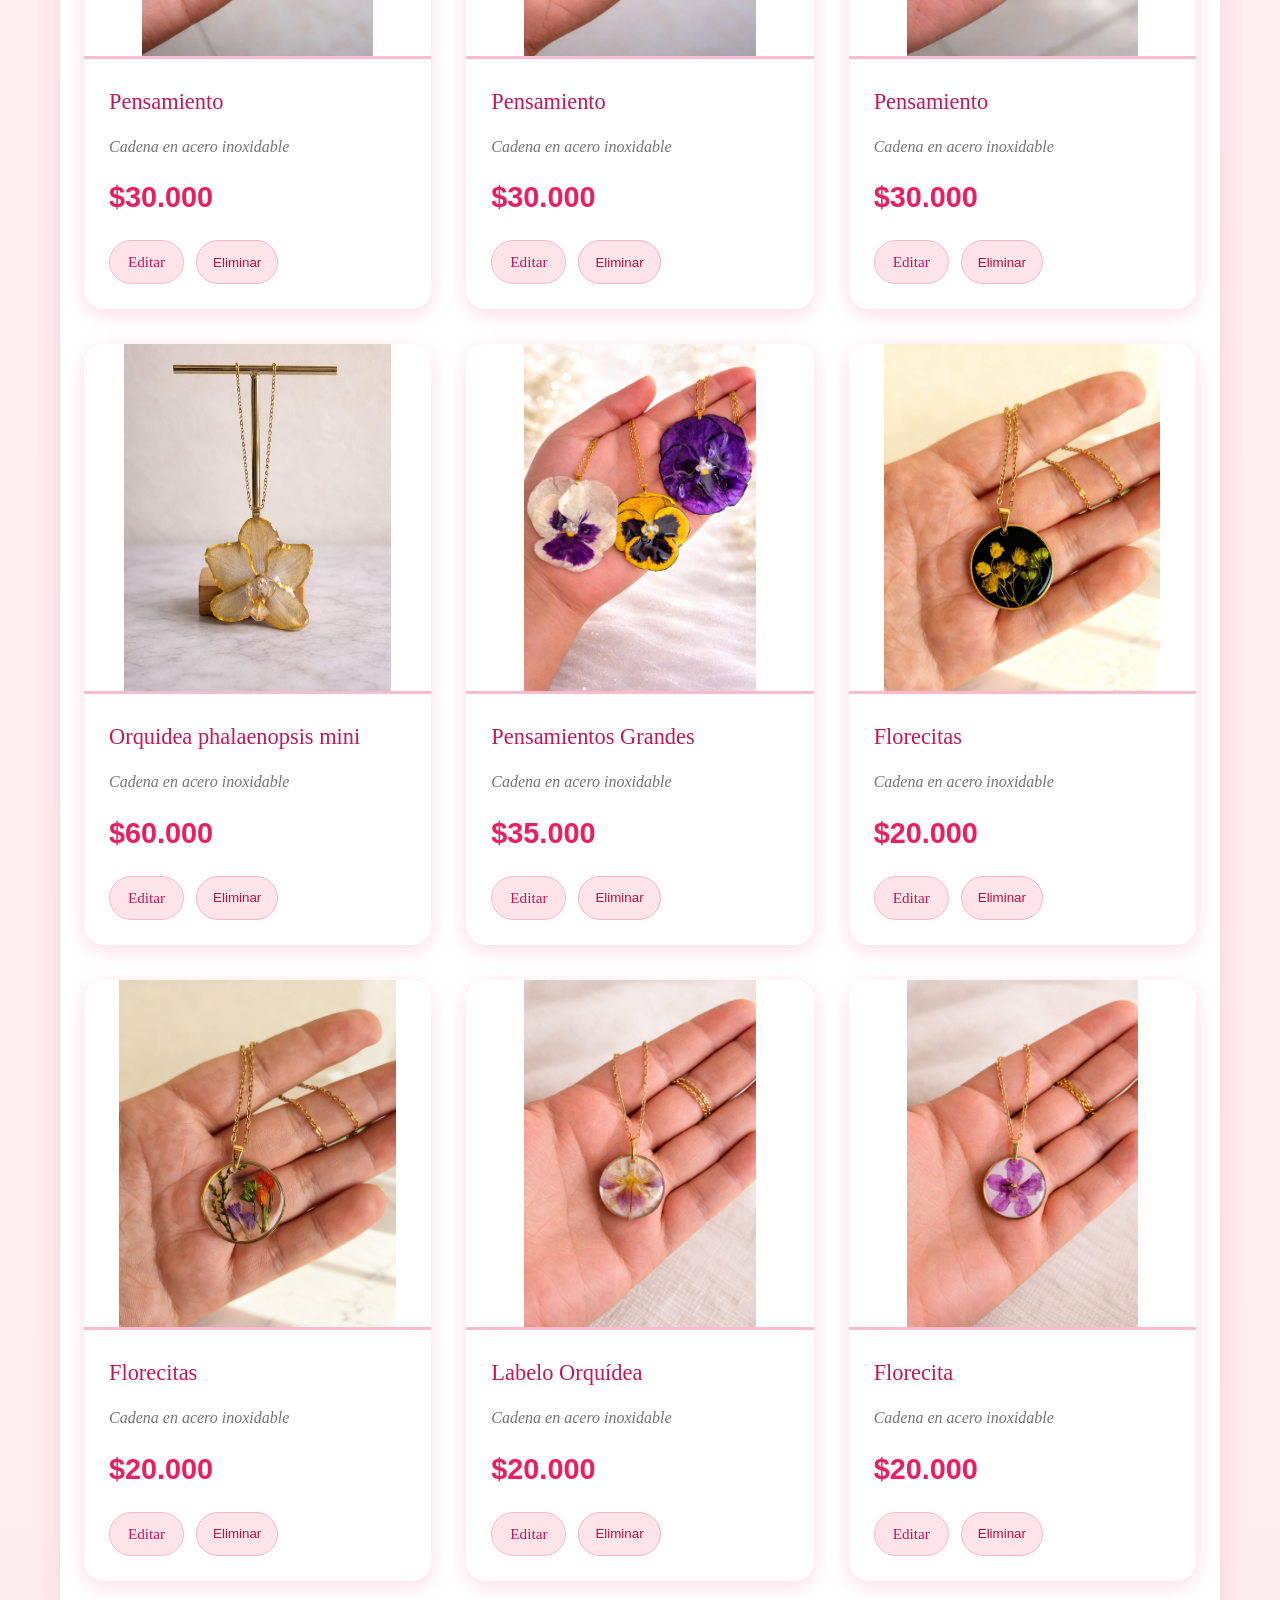
==== commit 7d579052: "cambios de catalogo" ====
--- a/admin/index.html
+++ b/admin/index.html
@@ -121,6 +121,15 @@
                 type="text"
                 placeholder="Ej: Orquidea Dendrobium"
                 required
+              />
+            </div>
+            <div class="admin-field">
+              <label for="adminReference">Referencia</label>
+              <input
+                id="adminReference"
+                name="reference"
+                type="text"
+                placeholder="Ej: REF-12345"
               />
             </div>
             <div class="admin-field">
--- a/css/styles.css
+++ b/css/styles.css
@@ -41,6 +41,15 @@
 }
 
 header .container {
+  display: block;
+}
+
+.header-content {
+  display: grid;
+  gap: 14px;
+}
+
+.header-top {
   display: flex;
   justify-content: space-between;
   align-items: center;
@@ -99,139 +108,20 @@
   font-family: "Arial", sans-serif;
 }
 
-/* Promo announcement */
-.promo-overlay {
-  display: none !important;
-}
-
-.promo-overlay.hidden {
-  display: none !important;
-}
-
-.promo-card {
-  position: relative;
-  max-width: 520px;
-  width: 100%;
-  background: linear-gradient(135deg, #fff0f5, #ffffff);
-  border: 2px solid var(--rosa-medio);
-  border-radius: 22px;
-  padding: 28px 26px 24px;
-  text-align: center;
-  box-shadow: 0 18px 40px var(--sombra);
-  transform: translateY(0) scale(1);
-  transition:
-    transform 160ms ease,
-    box-shadow 160ms ease;
-}
-
-.promo-overlay.hidden .promo-card {
-  transform: translateY(6px) scale(0.98);
-}
-
-.promo-card h2 {
+/* Promo banner */
+.promo-banner {
+  align-self: center;
+  max-width: 540px;
+  padding: 10px 18px;
+  border: 1px solid var(--rosa-medio);
+  border-radius: 999px;
+  background: linear-gradient(135deg, #fff7fa, #ffffff);
   color: var(--rosa-oscuro);
-  font-size: 1.6rem;
-  margin: 10px 0 8px;
-  line-height: 1.3;
-}
-
-.promo-eyebrow {
-  text-transform: uppercase;
-  letter-spacing: 2px;
-  font-size: 0.75rem;
-  color: var(--rosa-fuerte);
-  font-weight: bold;
-}
-
-.promo-subtitle {
-  color: var(--texto-secundario);
-  font-size: 0.95rem;
-}
-
-.promo-close {
-  position: absolute;
-  top: 10px;
-  right: 10px;
-  border: none;
-  background: #fff0f4;
-  color: var(--rosa-oscuro);
-  width: 32px;
-  height: 32px;
-  border-radius: 50%;
-  cursor: pointer;
-  font-size: 16px;
-}
-
-.promo-close:hover {
-  background: #ffe4ec;
-}
-
-.promo-badge-wrap {
-  position: fixed;
-  right: 20px;
-  bottom: 24px;
-  z-index: 90;
-  display: grid;
-  justify-items: end;
-  gap: 10px;
-  max-width: min(280px, calc(100vw - 32px));
-}
-
-.promo-badge-button {
-  border: 1px solid var(--rosa-medio);
-  background: rgba(255, 255, 255, 0.96);
-  color: var(--rosa-oscuro);
-  border-radius: 999px;
-  padding: 10px 14px;
-  font-family: inherit;
   font-size: 0.95rem;
   font-weight: 600;
-  line-height: 1.2;
-  cursor: pointer;
-  box-shadow: 0 10px 24px rgba(233, 30, 99, 0.16);
-  transition:
-    transform 0.2s ease,
-    box-shadow 0.2s ease,
-    background 0.2s ease;
-  max-width: 100%;
-}
-
-.promo-badge-button:hover {
-  transform: translateY(-2px);
-  background: #fff7fa;
-}
-
-.promo-popover {
-  display: none;
-  width: min(260px, calc(100vw - 32px));
-  padding: 14px 14px 12px;
-  border-radius: 16px;
-  border: 1px solid var(--rosa-claro);
-  background: rgba(255, 255, 255, 0.98);
-  color: var(--texto-principal);
-  box-shadow: 0 14px 30px rgba(233, 30, 99, 0.16);
-}
-
-.promo-popover.open {
-  display: grid;
-  gap: 10px;
-}
-
-.promo-popover p {
-  font-size: 0.92rem;
-  line-height: 1.45;
-}
-
-.promo-popover-close {
-  justify-self: start;
-  border: 1px solid var(--rosa-claro);
-  background: #fff6f9;
-  color: var(--rosa-oscuro);
-  border-radius: 999px;
-  padding: 7px 12px;
-  font-family: inherit;
-  font-size: 0.82rem;
-  cursor: pointer;
+  line-height: 1.4;
+  text-align: center;
+  box-shadow: 0 8px 22px rgba(233, 30, 99, 0.12);
 }
 
 /* Hero Section */
@@ -755,6 +645,16 @@
     padding: 15px 0;
   }
 
+  .header-content {
+    gap: 12px;
+  }
+
+  .promo-banner {
+    max-width: 100%;
+    padding: 9px 14px;
+    font-size: 0.88rem;
+  }
+
   .logo-placeholder {
     width: 100px;
     height: 50px;
@@ -918,22 +818,6 @@
     font-size: 1rem;
   }
 
-  .promo-badge-wrap {
-    right: 14px;
-    bottom: 78px;
-    max-width: min(240px, calc(100vw - 24px));
-  }
-
-  .promo-badge-button {
-    padding: 9px 12px;
-    font-size: 0.85rem;
-  }
-
-  .promo-popover {
-    width: min(220px, calc(100vw - 24px));
-    padding: 12px;
-  }
-
   /* Footer */
   footer {
     padding: 30px 15px;
@@ -952,6 +836,10 @@
 /* Móviles (320px - 480px) */
 @media (max-width: 480px) {
   /* Header */
+  .header-top {
+    gap: 12px;
+  }
+
   .logo-placeholder {
     width: 80px;
     height: 40px;
@@ -973,6 +861,13 @@
     font-size: 11px;
     top: 3px;
     right: 3px;
+  }
+
+  .promo-banner {
+    border-radius: 20px;
+    padding: 10px 12px;
+    font-size: 0.82rem;
+    line-height: 1.35;
   }
 
   /* Hero */
@@ -1138,25 +1033,6 @@
     border-radius: 25px;
   }
 
-  .promo-badge-wrap {
-    right: 12px;
-    bottom: 86px;
-    max-width: calc(100vw - 24px);
-  }
-
-  .promo-badge-button {
-    padding: 8px 11px;
-    font-size: 0.8rem;
-  }
-
-  .promo-popover {
-    width: min(200px, calc(100vw - 24px));
-  }
-
-  .promo-popover p {
-    font-size: 0.84rem;
-  }
-
   /* Footer */
   footer {
     padding: 25px 15px;
@@ -1235,9 +1111,6 @@
     max-height: 95vh;
   }
 
-  .promo-badge-wrap {
-    bottom: 16px;
-  }
 }
 
 /* Mejorar táctil en móviles */
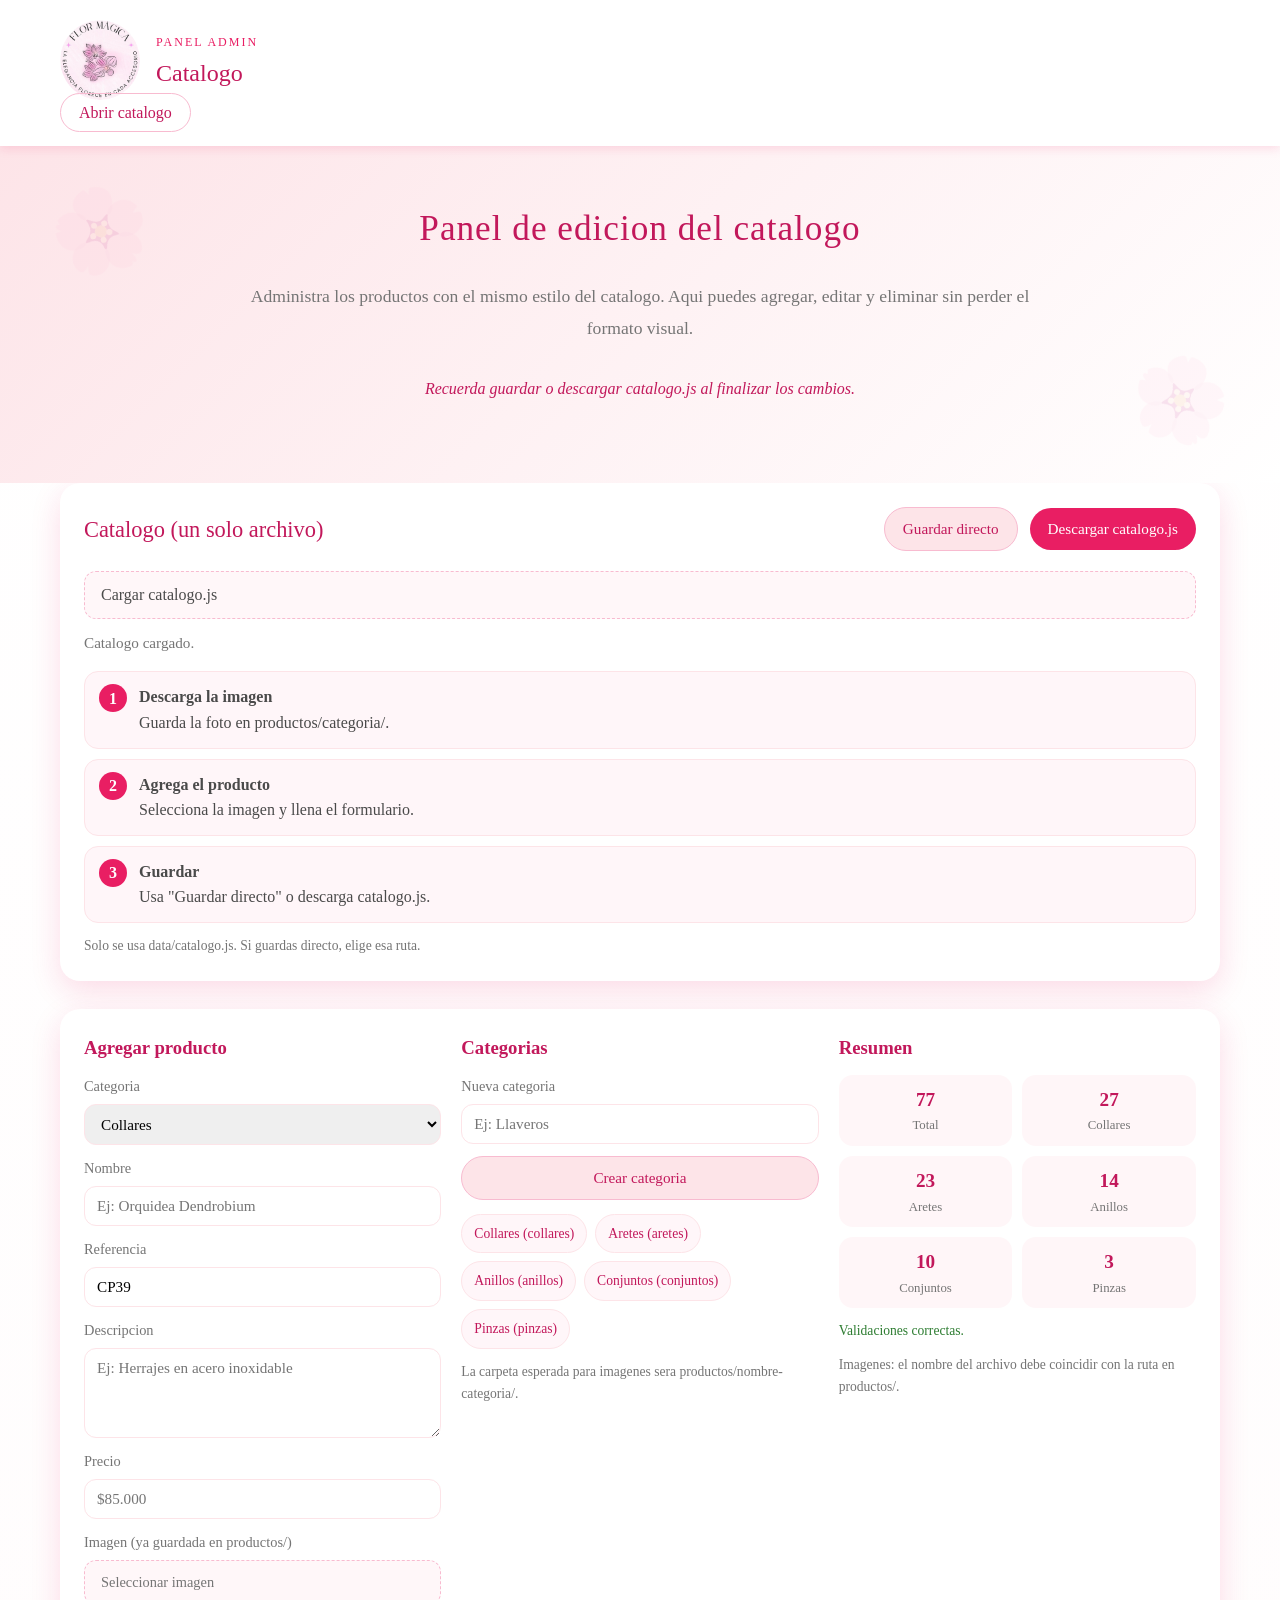
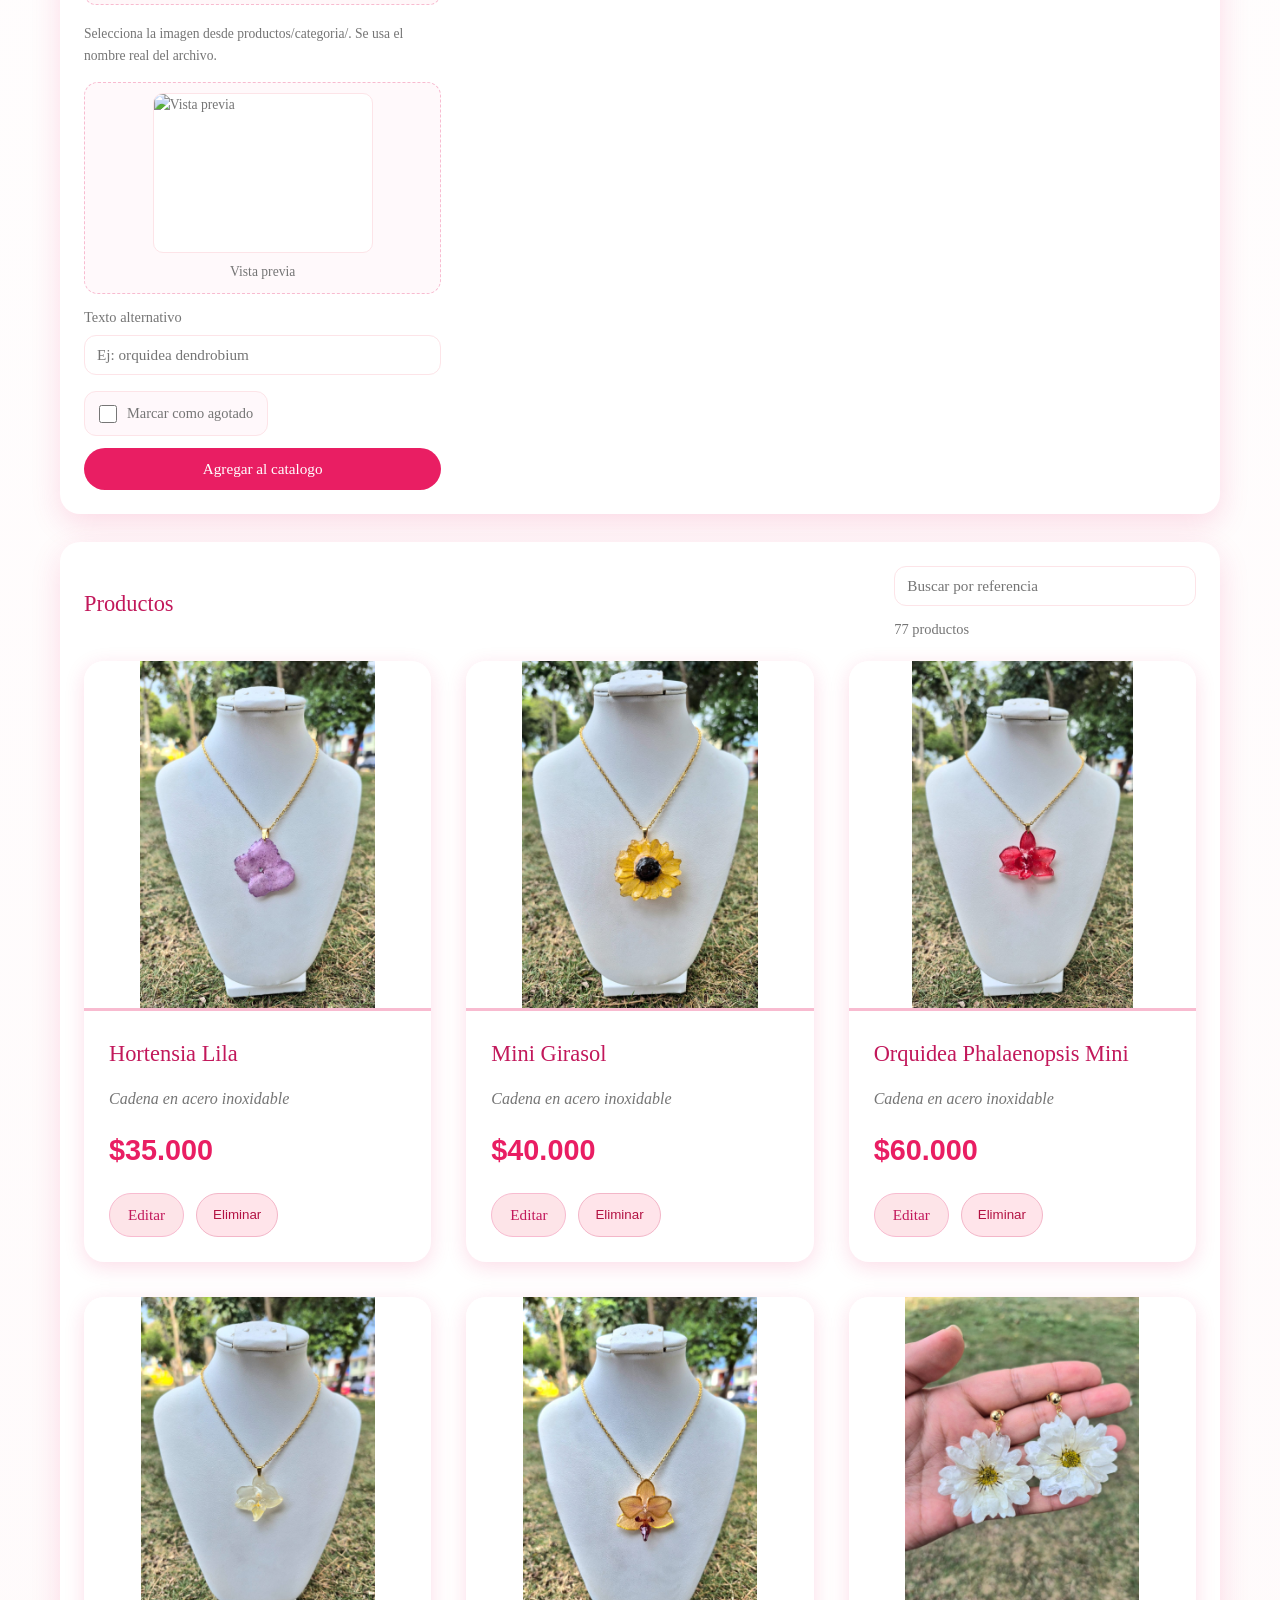
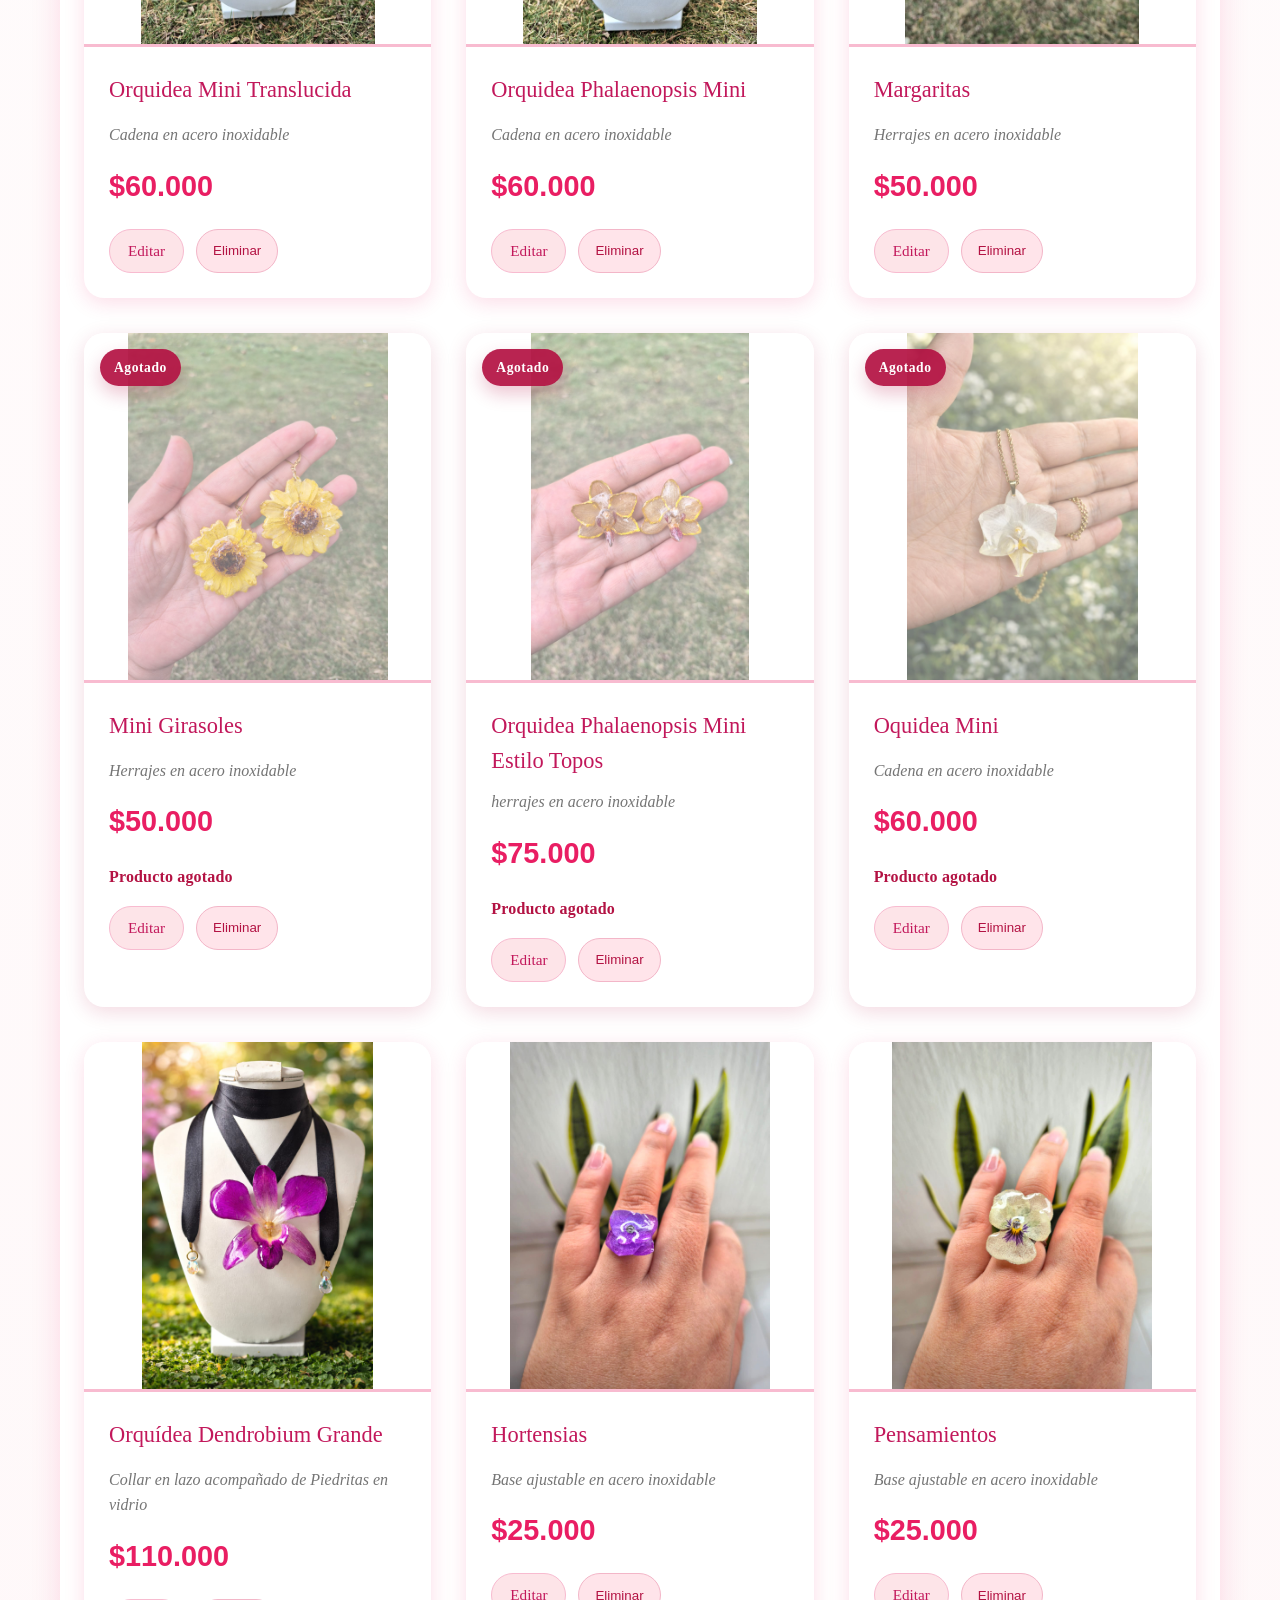
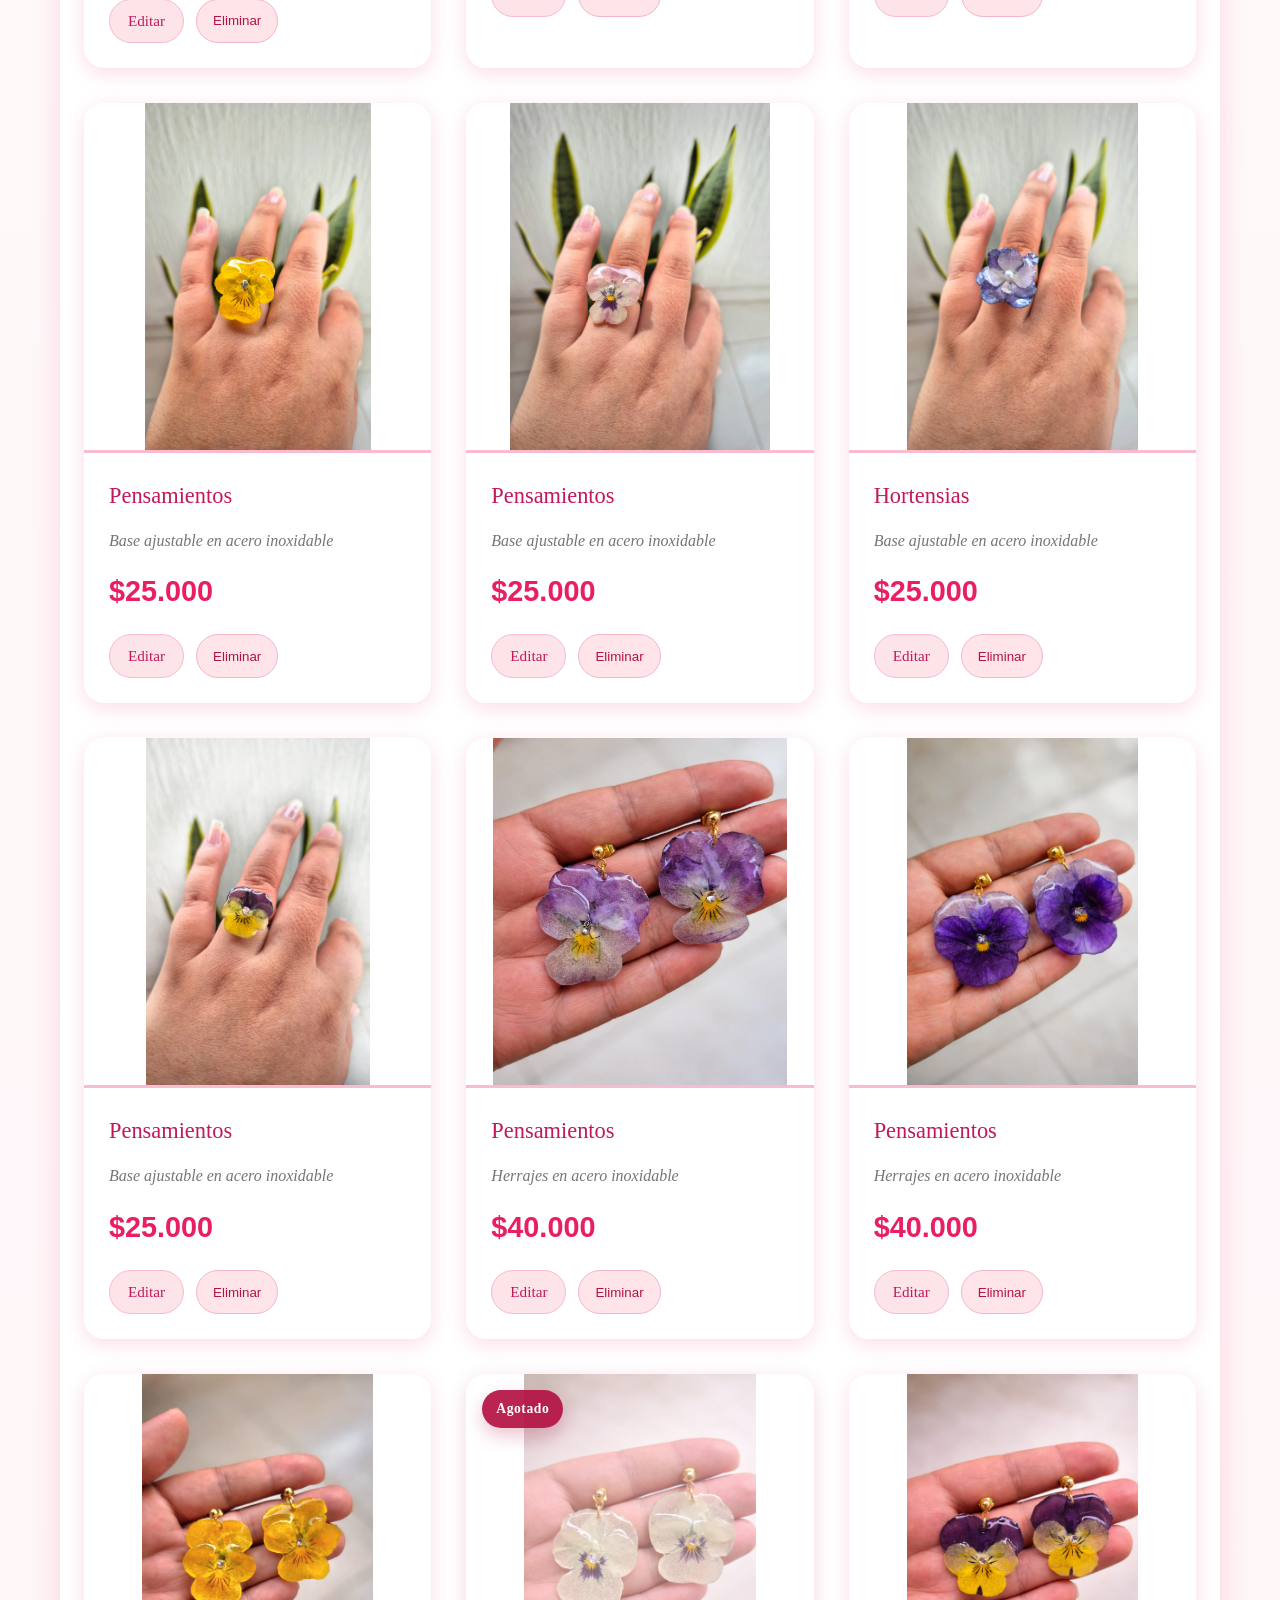
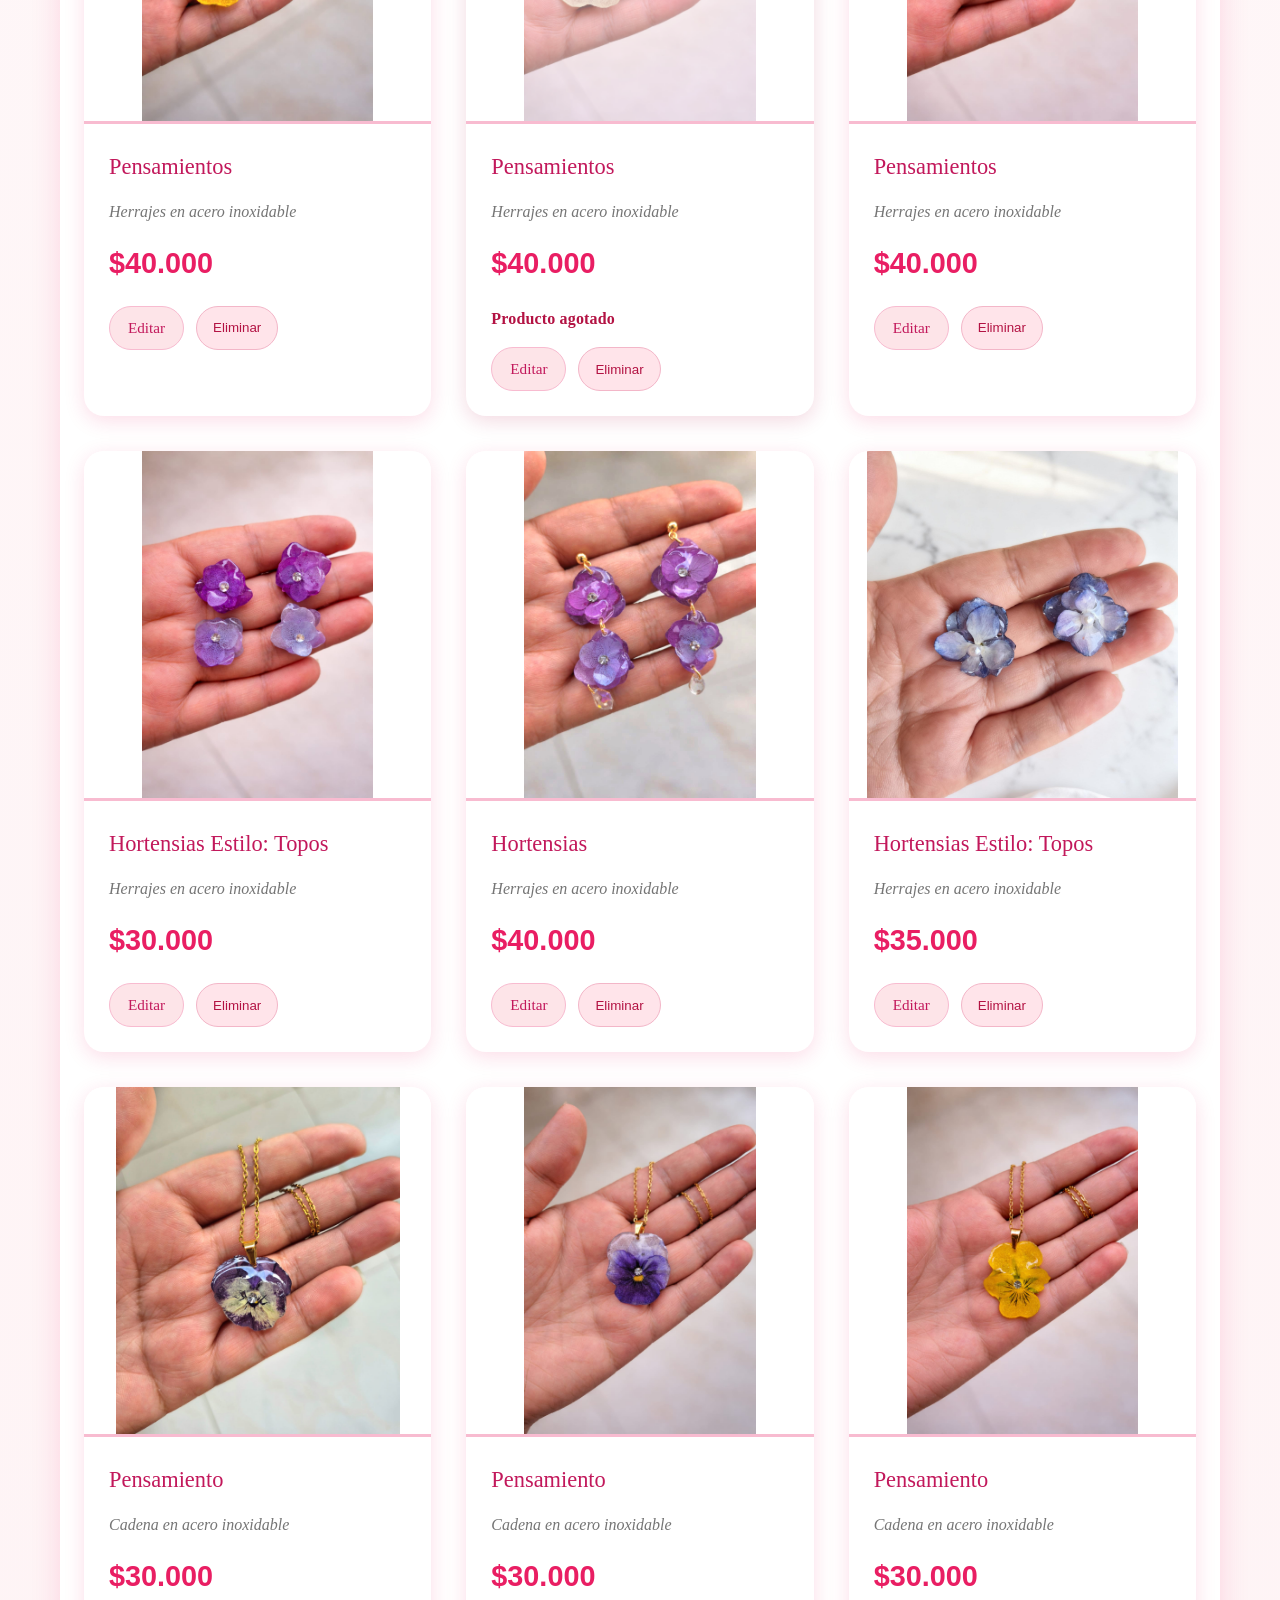
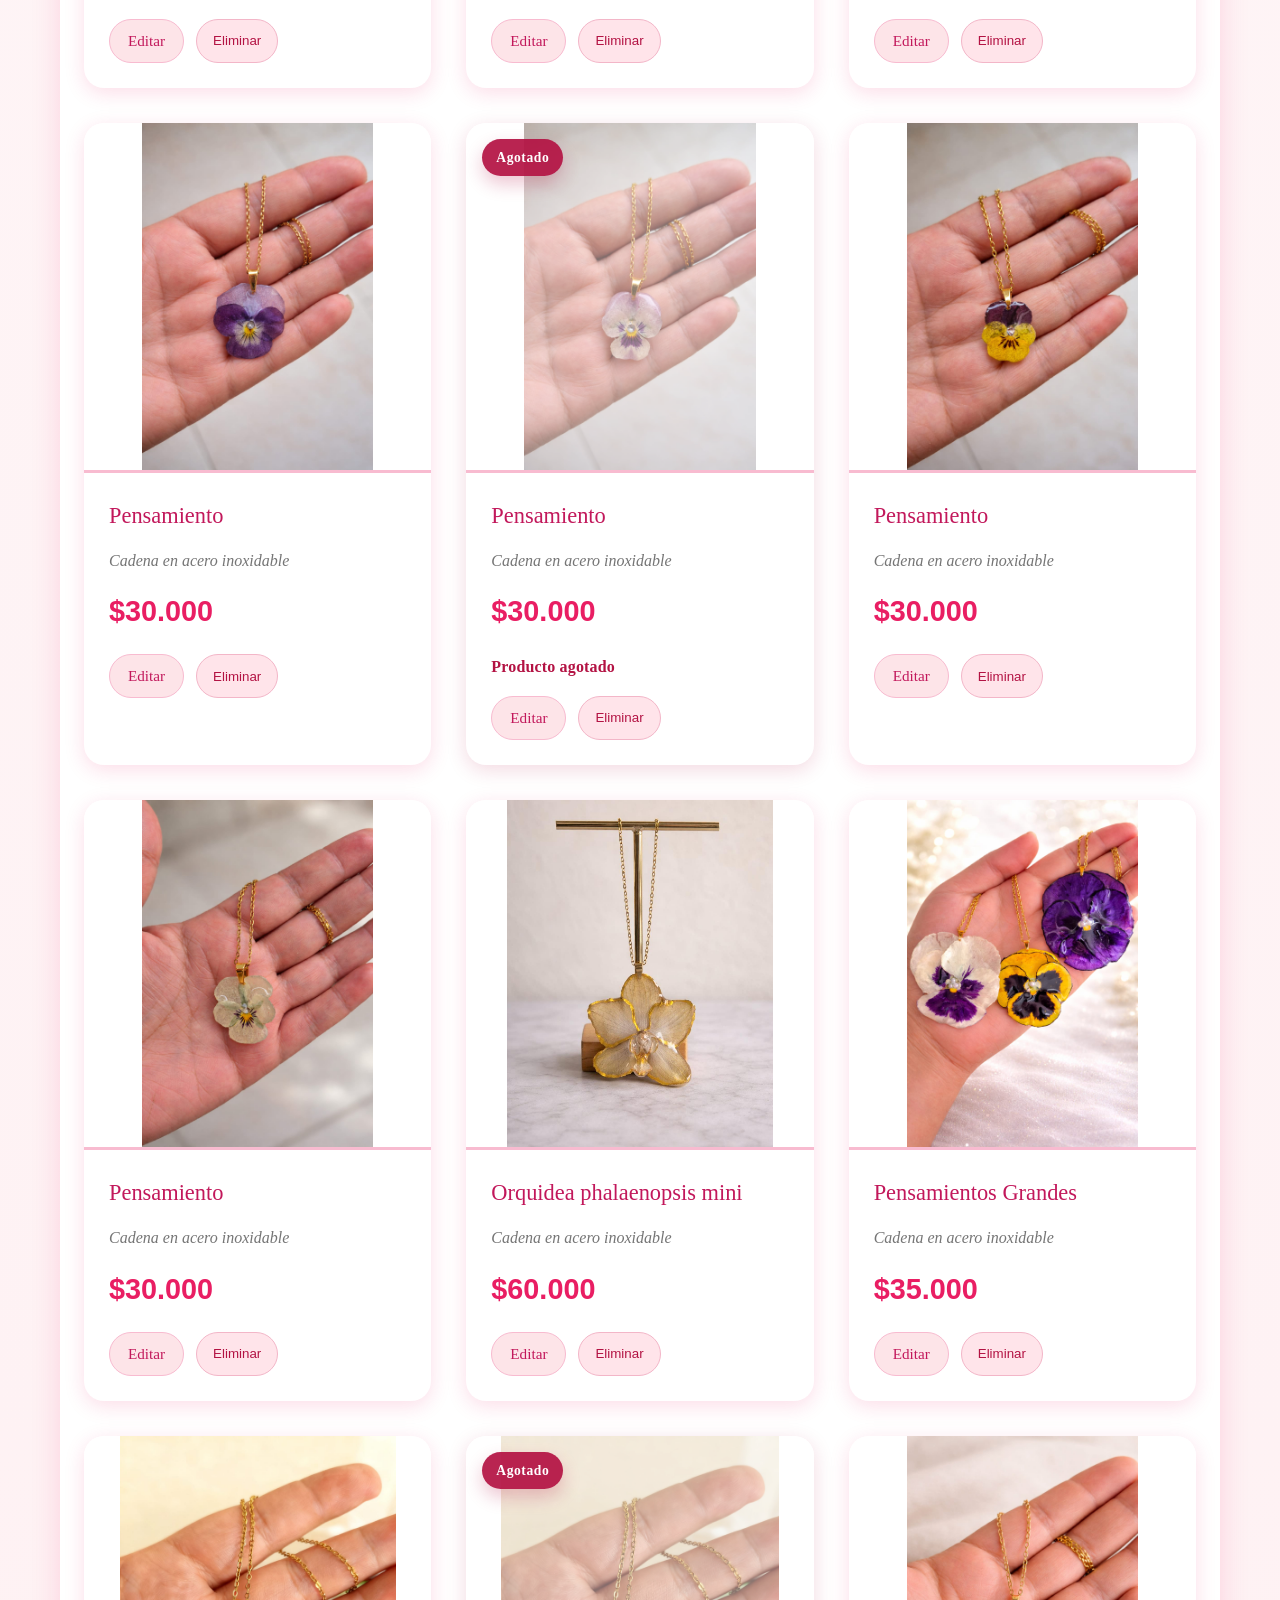
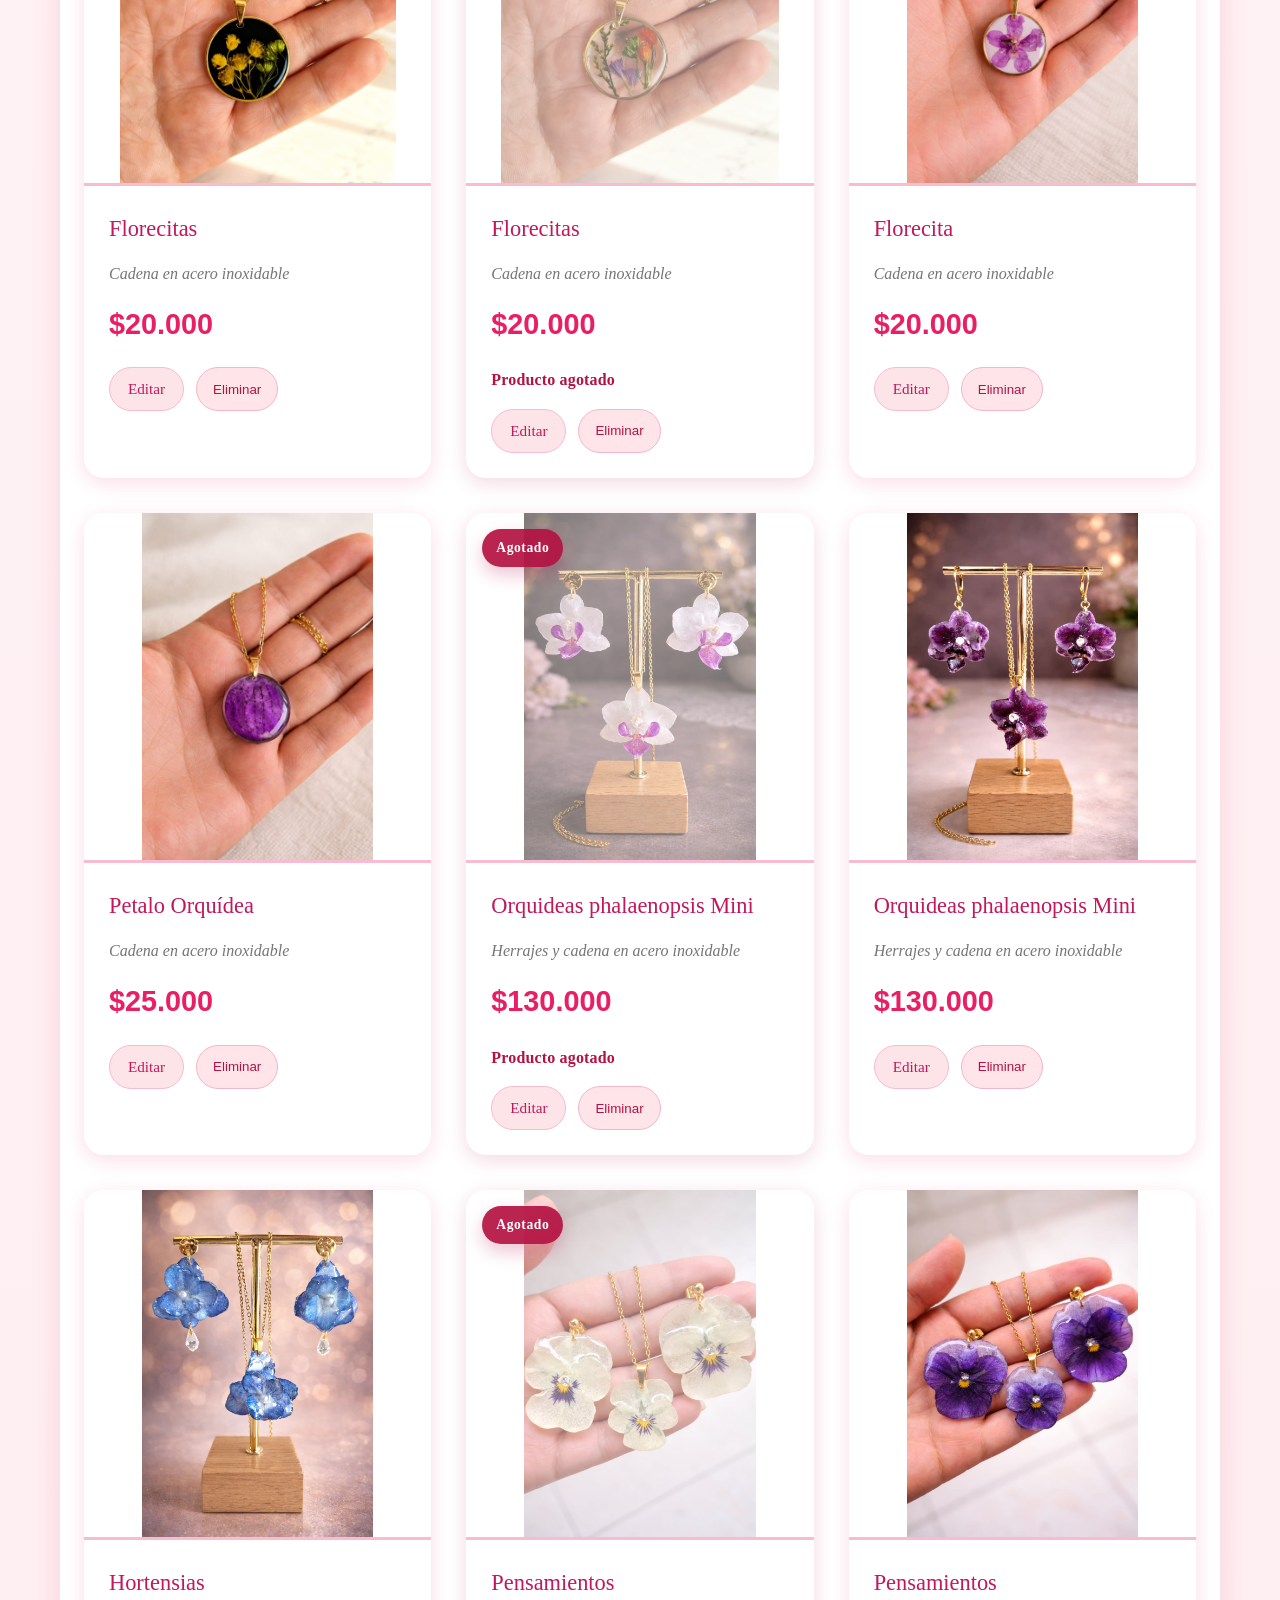
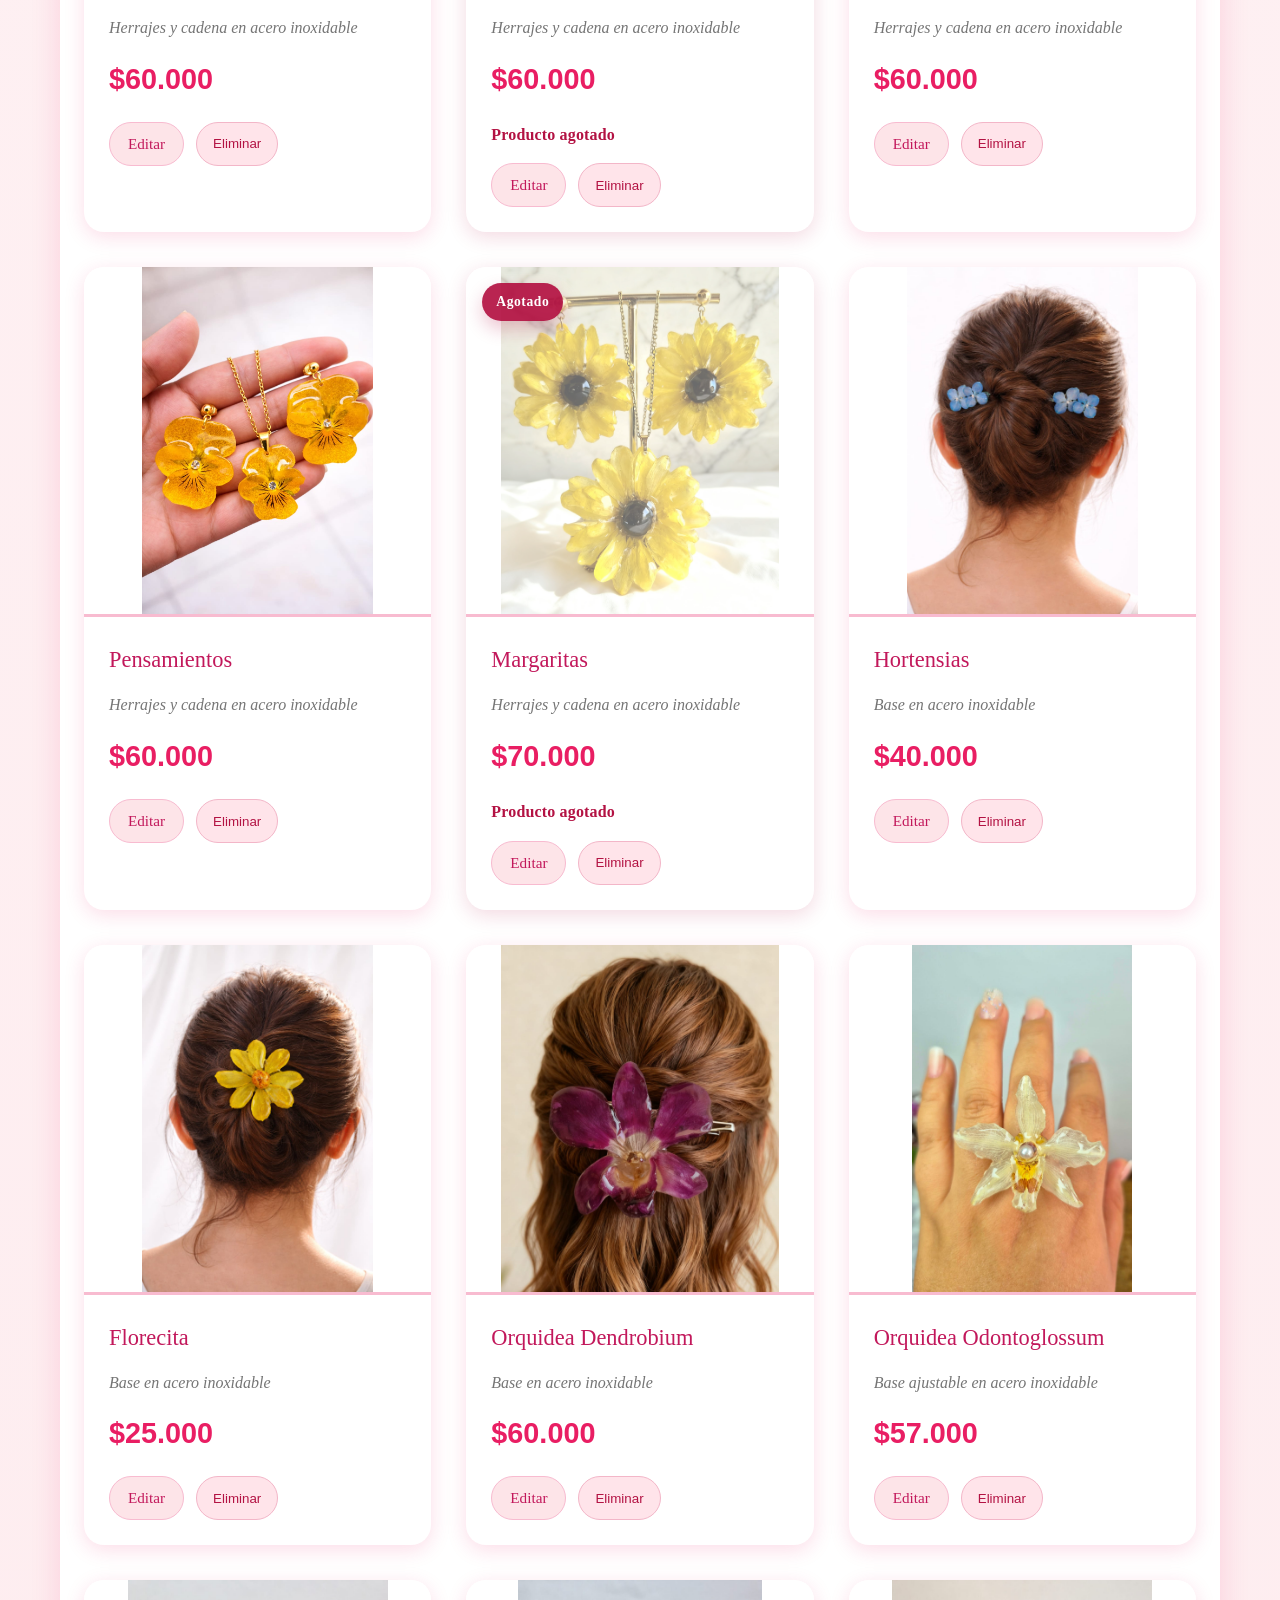
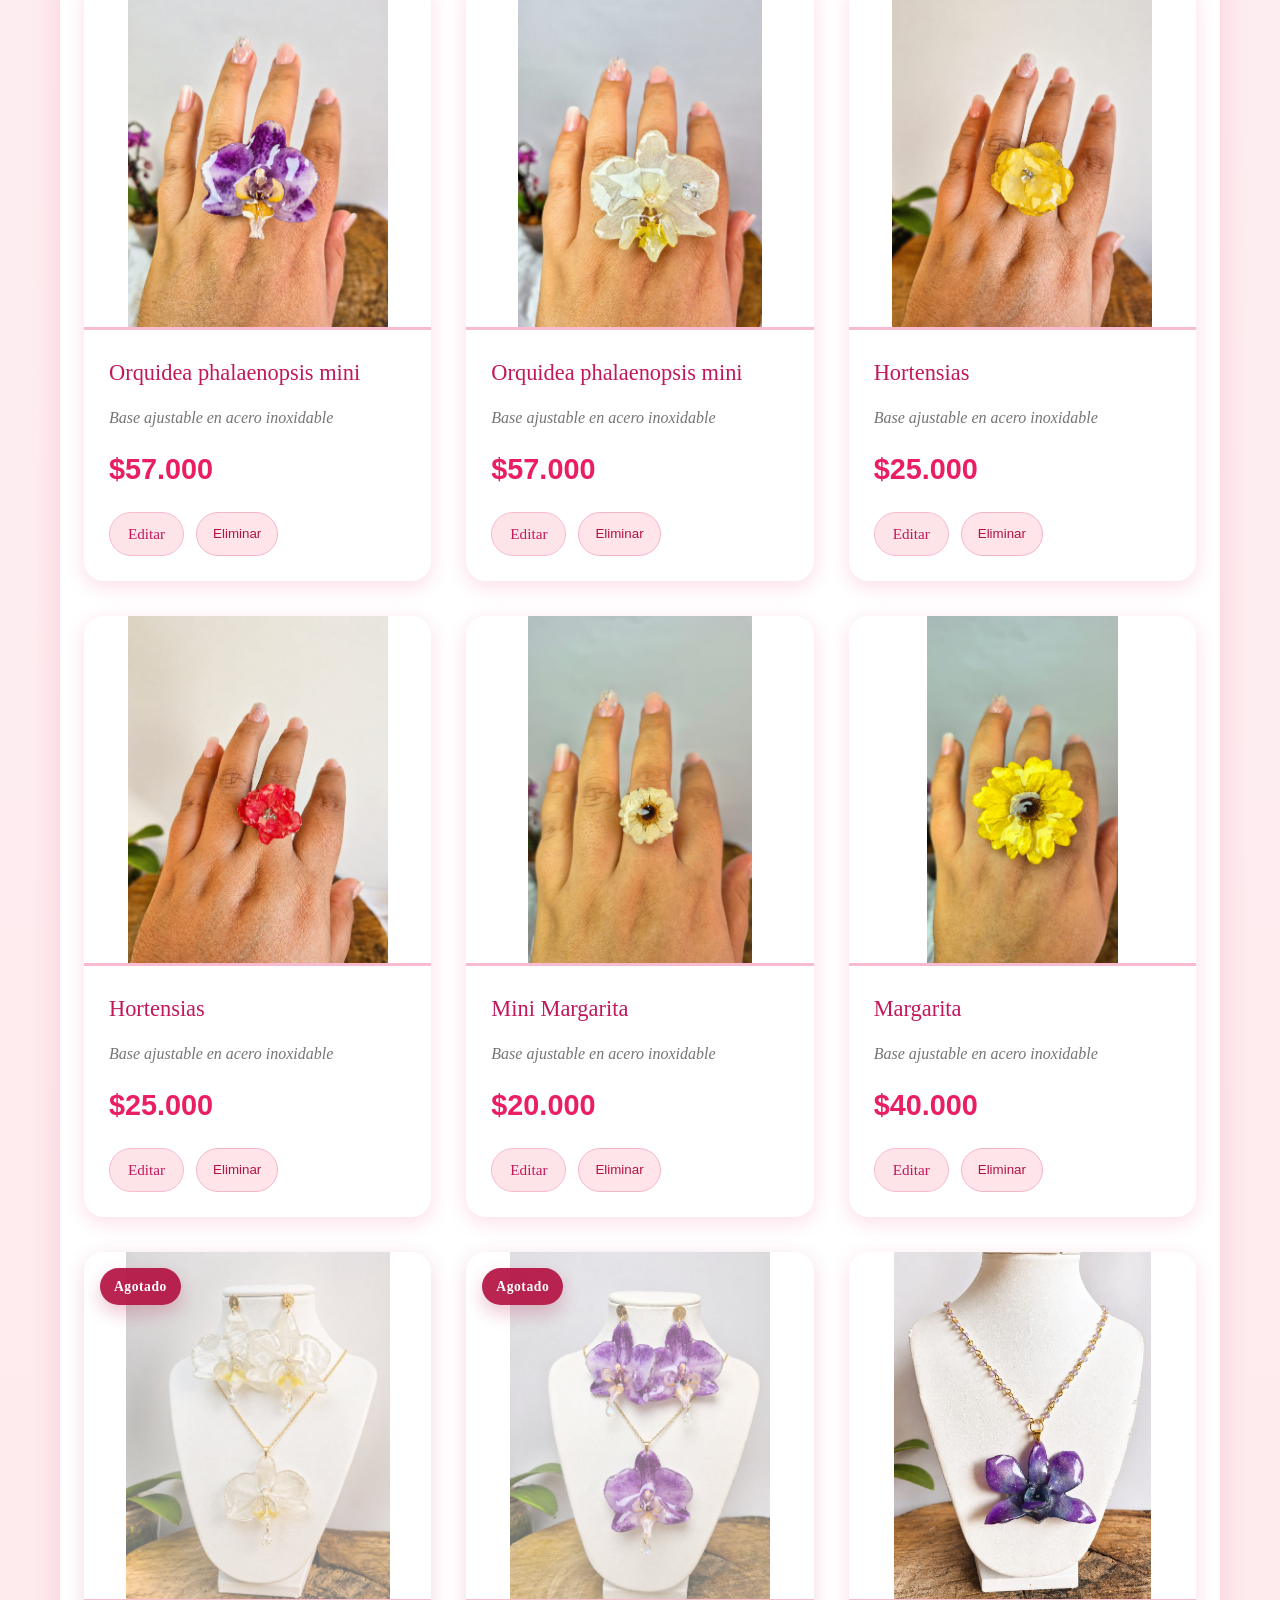
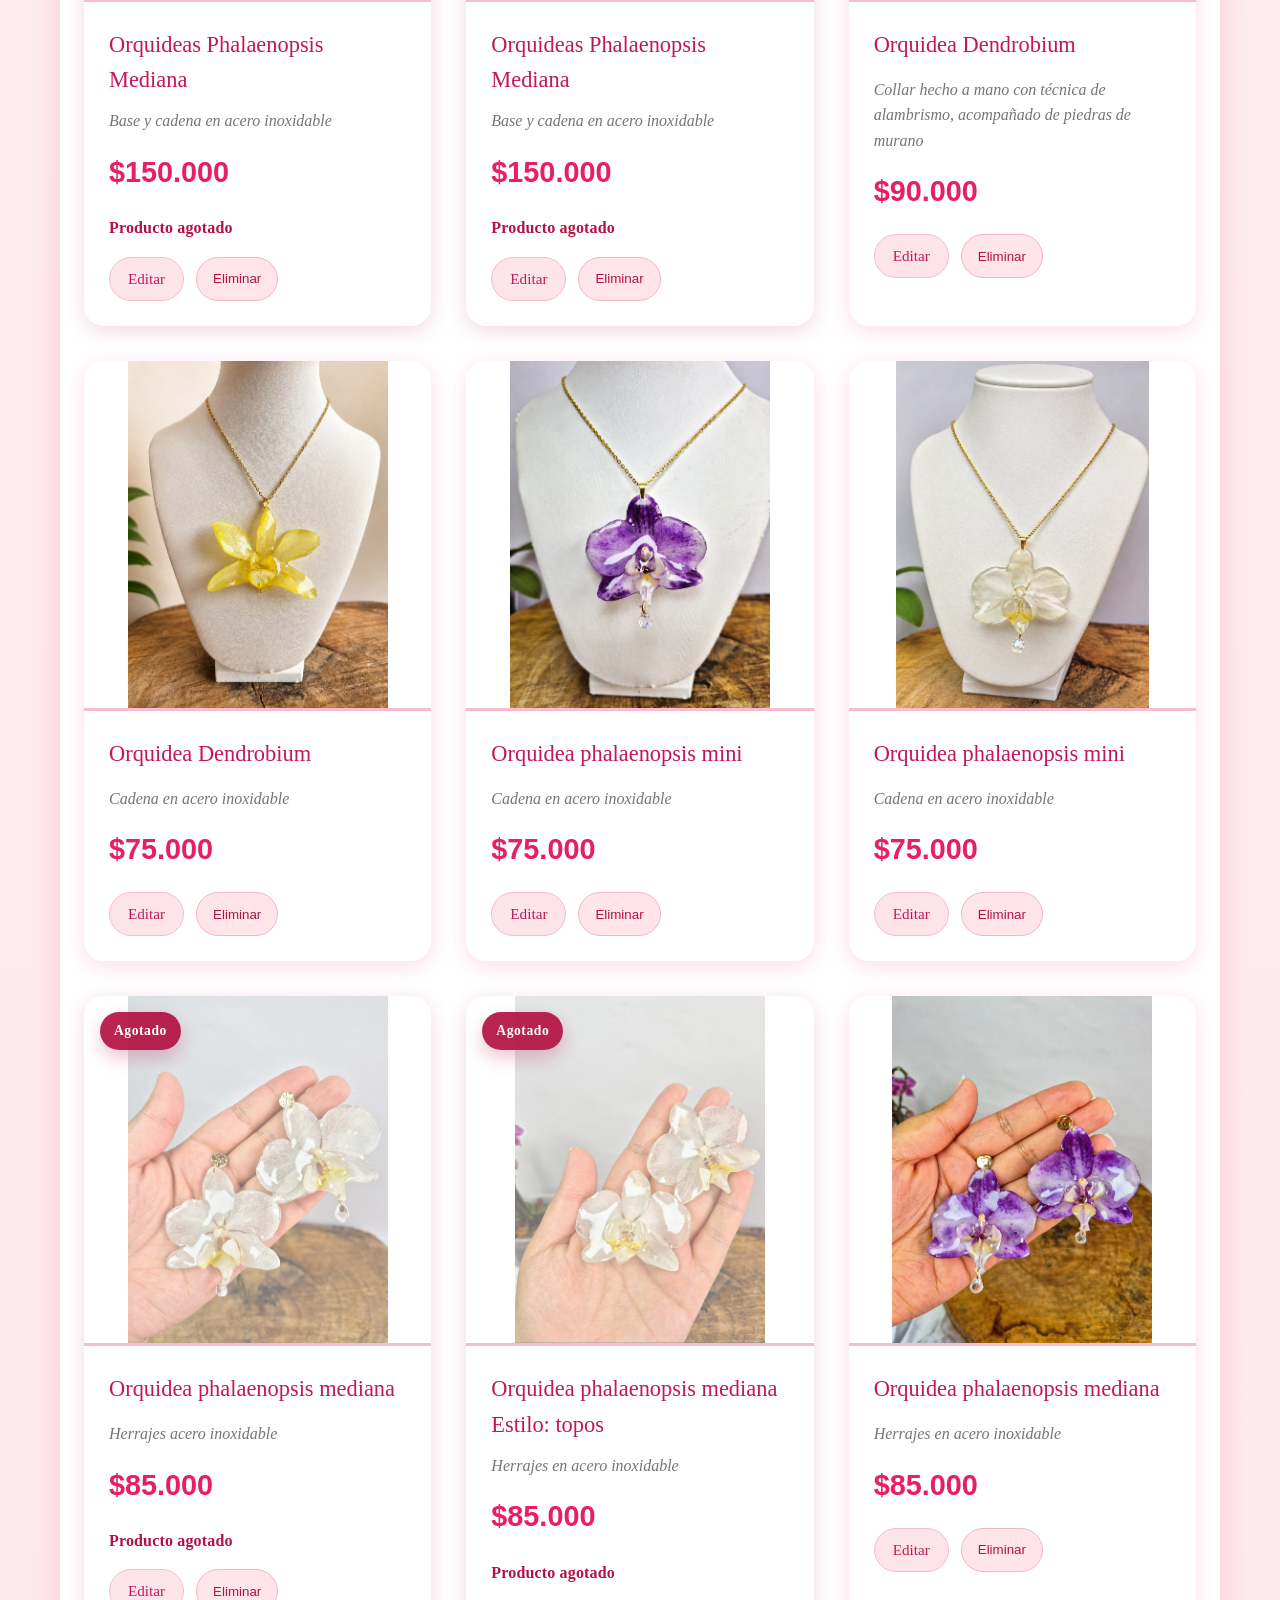
==== commit 8b57fa71: "modificaciones" ====
--- a/admin/index.html
+++ b/admin/index.html
@@ -232,6 +232,13 @@
         <div class="admin-section-header">
           <h2>Productos</h2>
           <div class="admin-section-actions">
+            <div class="admin-search">
+              <input
+                id="adminSearchReference"
+                type="search"
+                placeholder="Buscar por referencia"
+              />
+            </div>
             <div class="admin-count" id="adminCount"></div>
           </div>
         </div>
--- a/css/styles.css
+++ b/css/styles.css
@@ -110,6 +110,7 @@
 
 /* Promo banner */
 .promo-banner {
+  display: none;
   align-self: center;
   max-width: 540px;
   padding: 10px 18px;
@@ -122,6 +123,37 @@
   line-height: 1.4;
   text-align: center;
   box-shadow: 0 8px 22px rgba(233, 30, 99, 0.12);
+}
+
+/* Banner especial mes de las Madres */
+.madres-banner {
+    align-self: center;
+    max-width: 540px;
+    margin-top: 8px;
+    padding: 10px 18px;
+    border: 1.5px dashed var(--rosa-fuerte);
+    border-radius: 999px;
+    background: linear-gradient(90deg, #fff0f6 0%, #ffe3ec 100%);
+    color: var(--rosa-oscuro);
+    font-size: 1.05rem;
+    font-weight: 700;
+    text-align: center;
+    box-shadow: 0 2px 8px rgba(233, 30, 99, 0.10);
+    letter-spacing: 0.01em;
+    display: flex;
+    justify-content: center;
+    align-items: center;
+    gap: 6px;
+  }
+
+@media (max-width: 600px) {
+  .madres-banner {
+    font-size: 0.98rem;
+    padding: 9px 10px;
+    margin-top: 6px;
+    max-width: 98vw;
+    border-width: 1px;
+  }
 }
 
 /* Hero Section */
@@ -354,12 +386,20 @@
 }
 
 .product-name:focus,
+.product-reference:focus,
 .product-description:focus,
 .product-price:focus {
   outline: 2px solid var(--rosa-medio);
   background: #fff9fa;
   border-radius: 5px;
   padding: 5px;
+}
+
+.product-reference {
+  font-size: 0.92rem;
+  color: var(--rosa-oscuro);
+  margin-bottom: 10px;
+  font-weight: 600;
 }
 
 .product-description {
@@ -1131,3 +1171,85 @@
     transform: scale(0.95);
   }
 }
+
+/* Toast de recuperación de carrito */
+.cart-toast {
+  position: fixed;
+  bottom: 28px;
+  left: 50%;
+  transform: translateX(-50%) translateY(16px);
+  background: var(--blanco);
+  border: 1.5px solid var(--rosa-medio);
+  border-radius: 999px;
+  padding: 11px 18px;
+  display: flex;
+  align-items: center;
+  gap: 10px;
+  box-shadow: 0 4px 24px rgba(233, 30, 99, 0.18);
+  z-index: 999;
+  opacity: 0;
+  transition: opacity 0.35s ease, transform 0.35s ease;
+  max-width: 90vw;
+  pointer-events: none;
+}
+
+.cart-toast.visible {
+  opacity: 1;
+  transform: translateX(-50%) translateY(0);
+  pointer-events: auto;
+}
+
+.cart-toast-text {
+  color: var(--texto-principal);
+  font-size: 0.92rem;
+  white-space: nowrap;
+}
+
+.cart-toast-link {
+  color: var(--rosa-fuerte);
+  font-weight: 700;
+  font-size: 0.92rem;
+  cursor: pointer;
+  background: none;
+  border: none;
+  padding: 0;
+  font-family: inherit;
+  text-decoration: underline;
+  white-space: nowrap;
+}
+
+.cart-toast-link:hover {
+  color: var(--rosa-oscuro);
+}
+
+.cart-toast-close {
+  background: none;
+  border: none;
+  color: var(--texto-secundario);
+  cursor: pointer;
+  font-size: 0.85rem;
+  padding: 0;
+  line-height: 1;
+  flex-shrink: 0;
+}
+
+.cart-toast-close:hover {
+  color: var(--rosa-fuerte);
+}
+
+@media (max-width: 480px) {
+  .cart-toast {
+    bottom: 16px;
+    padding: 10px 14px;
+    gap: 8px;
+    border-radius: 16px;
+  }
+
+  .cart-toast-text {
+    font-size: 0.85rem;
+  }
+
+  .cart-toast-link {
+    font-size: 0.85rem;
+  }
+}
--- a/admin/admin.css
+++ b/admin/admin.css
@@ -101,6 +101,20 @@
   flex-wrap: wrap;
 }
 
+.admin-search {
+  width: 100%;
+  max-width: 320px;
+}
+
+.admin-search input {
+  width: 100%;
+  border: 1px solid var(--rosa-claro);
+  border-radius: 12px;
+  padding: 10px 12px;
+  font-family: inherit;
+  font-size: 0.95rem;
+}
+
 .admin-grid {
   display: grid;
   grid-template-columns: repeat(auto-fit, minmax(280px, 1fr));
